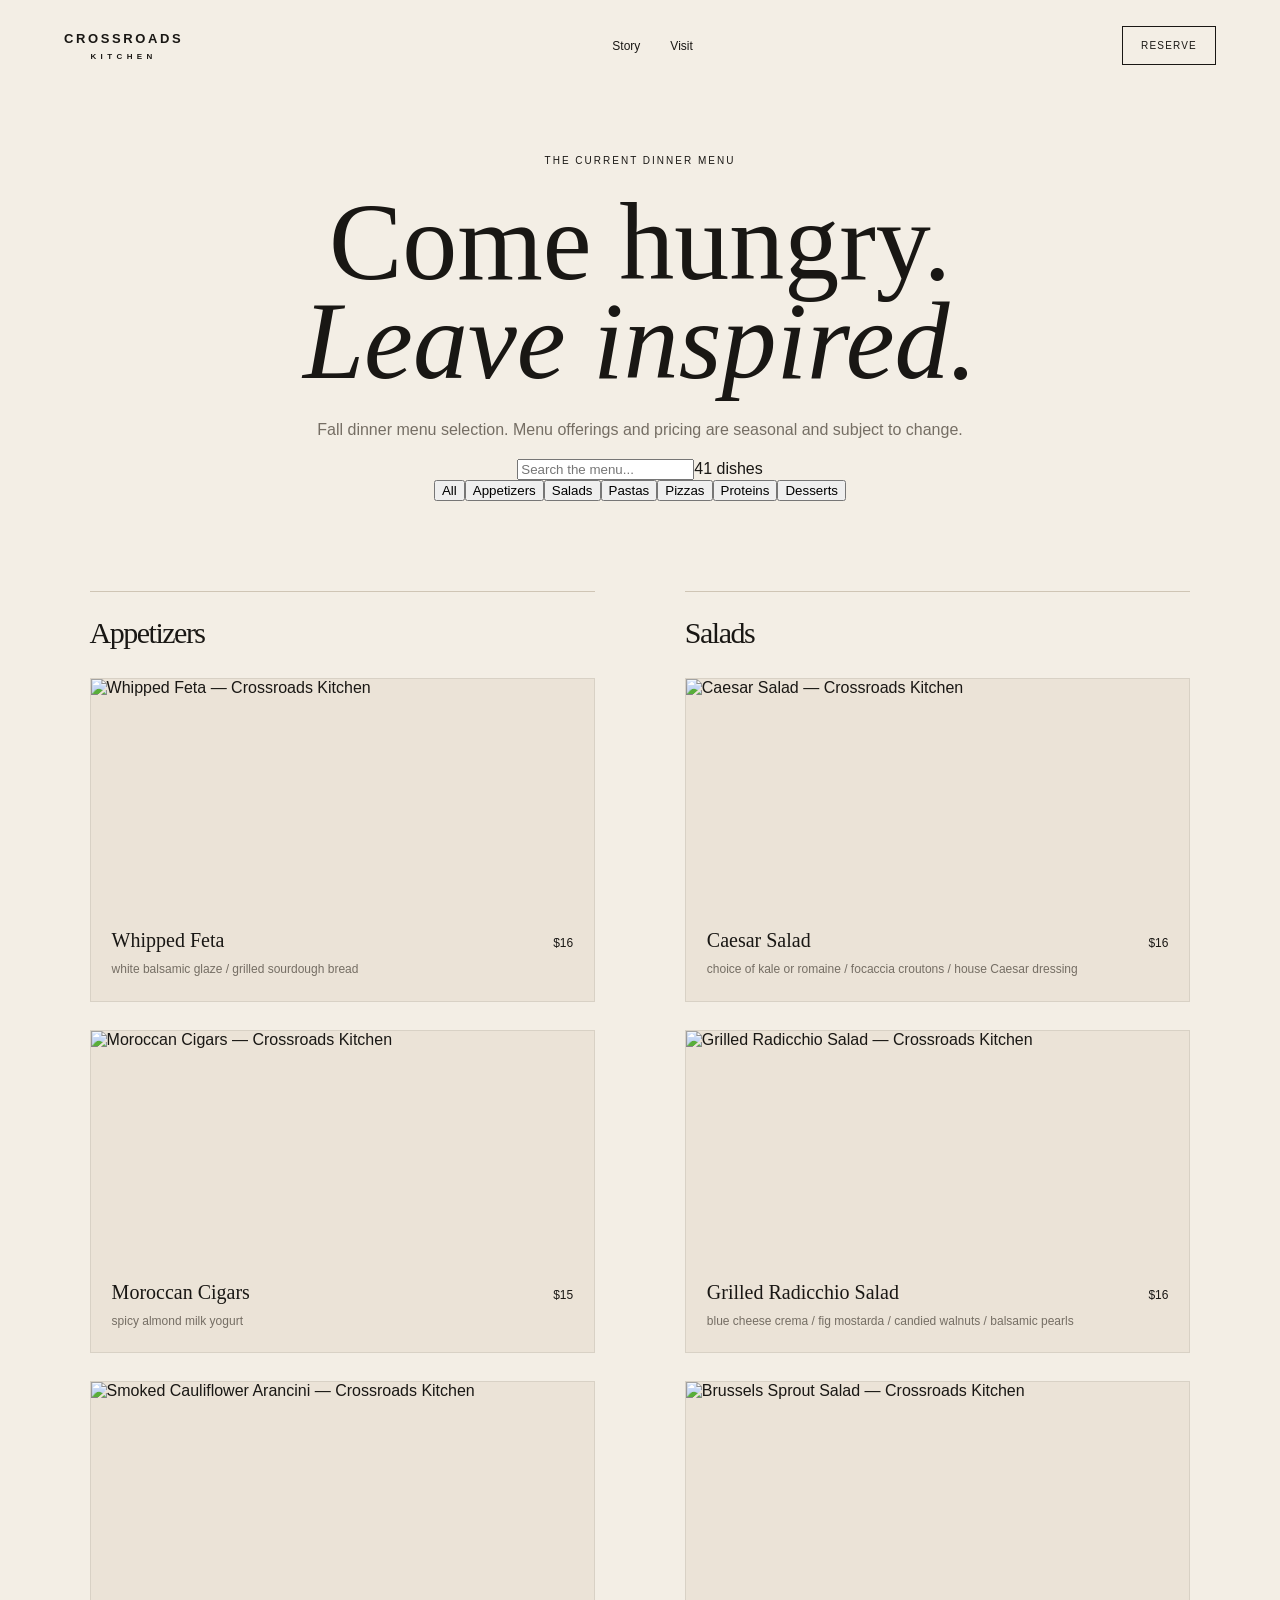
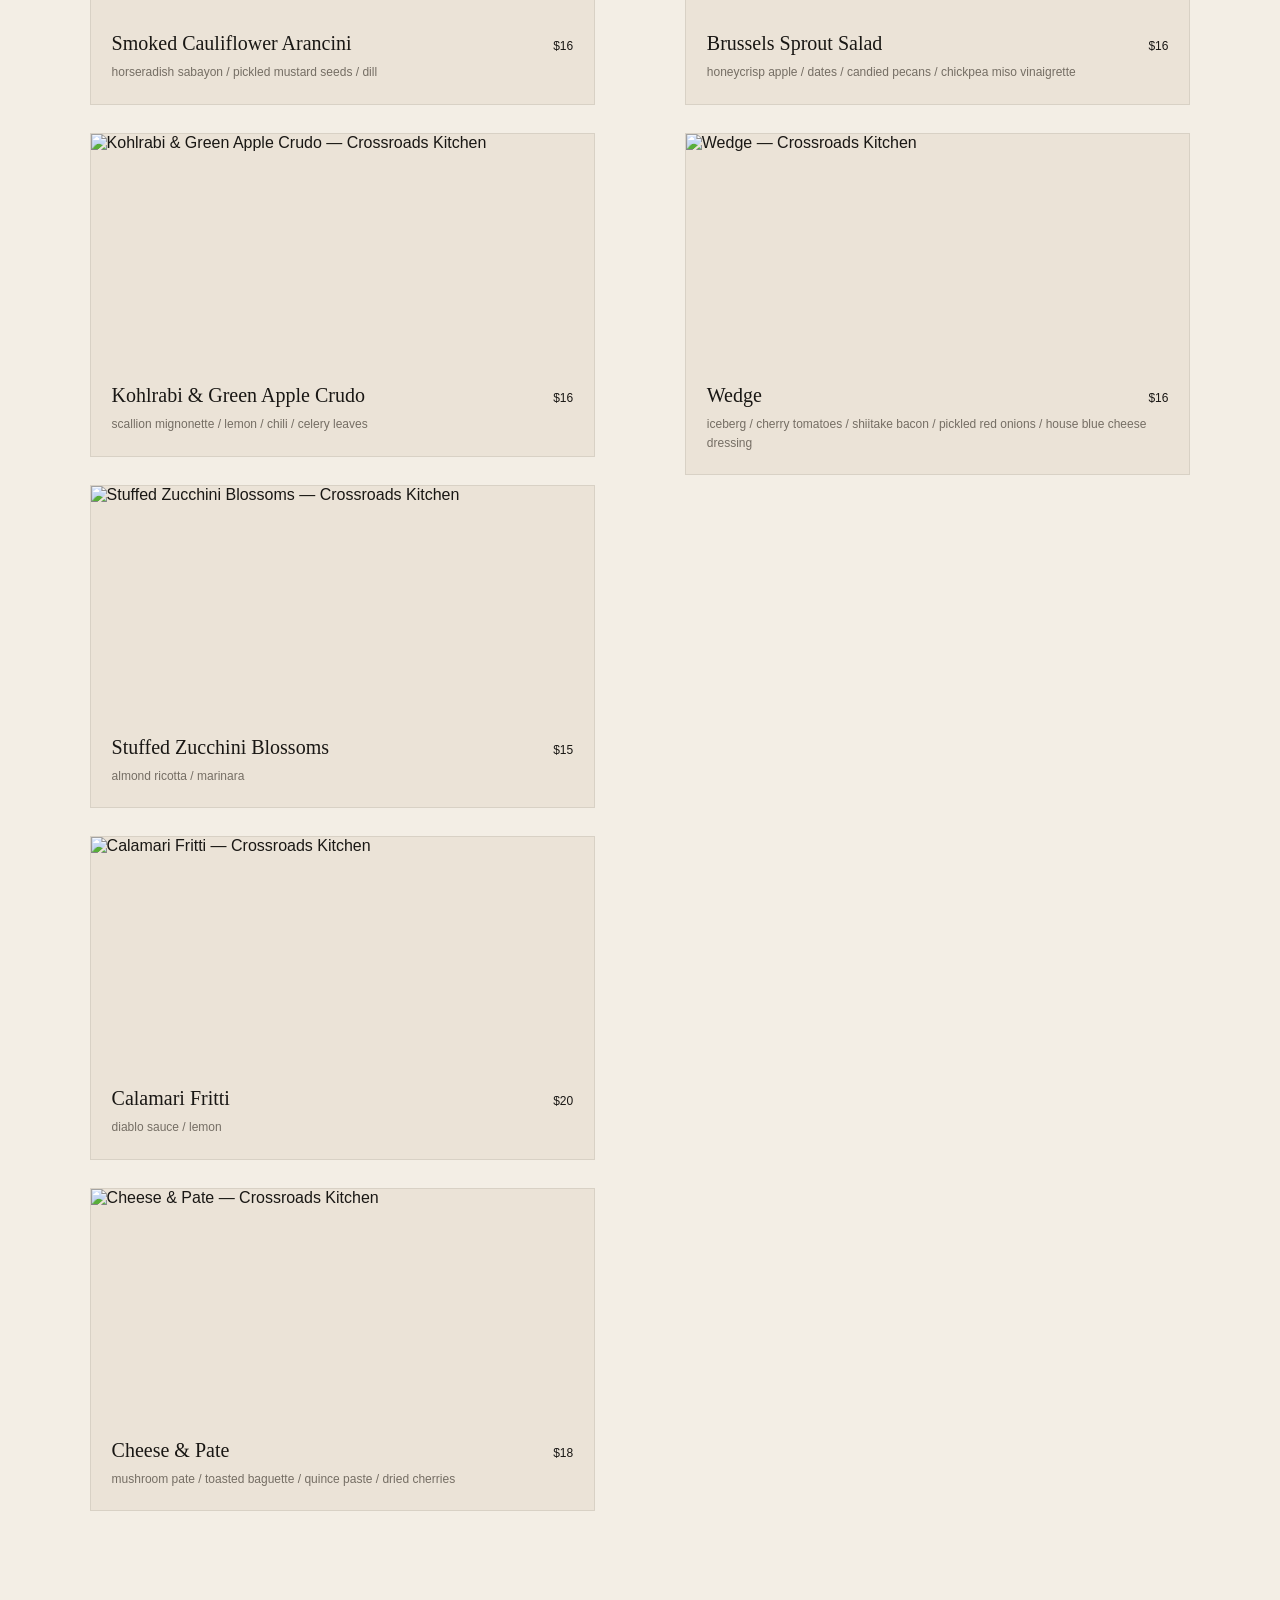
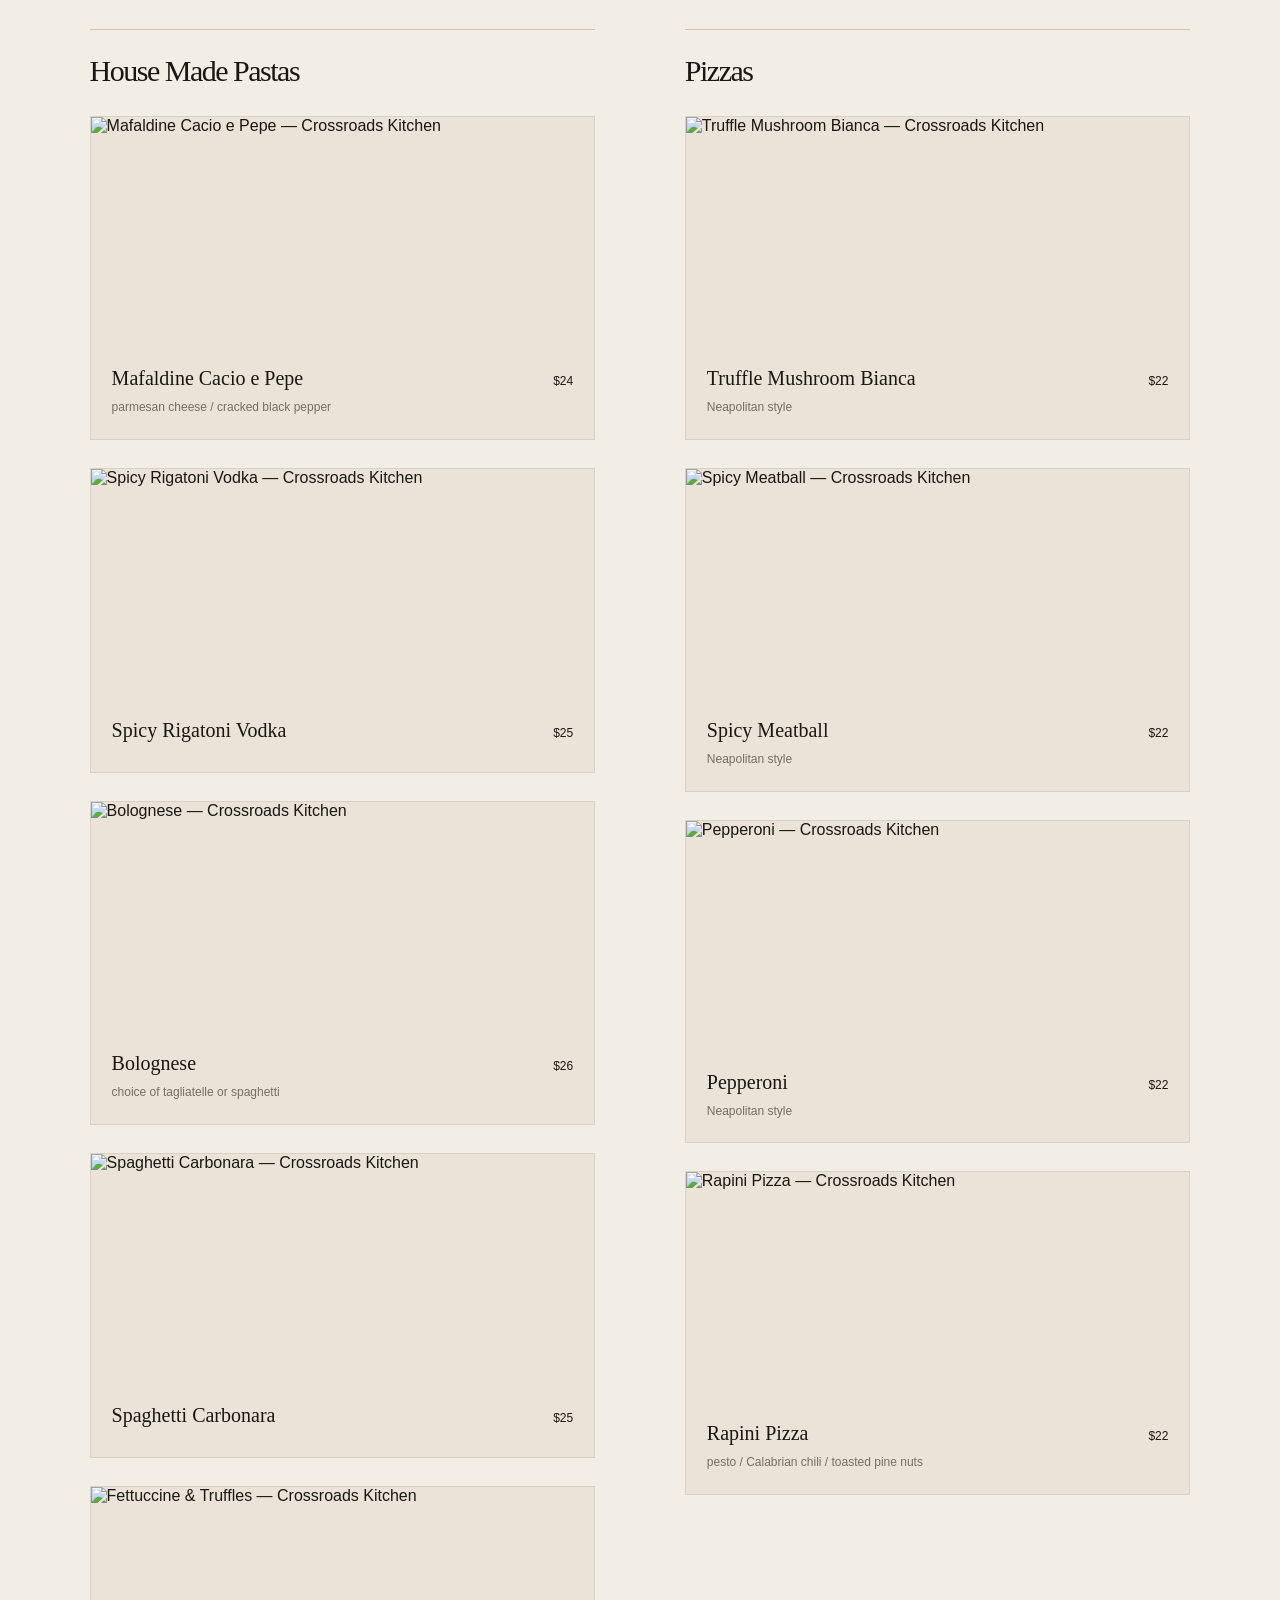
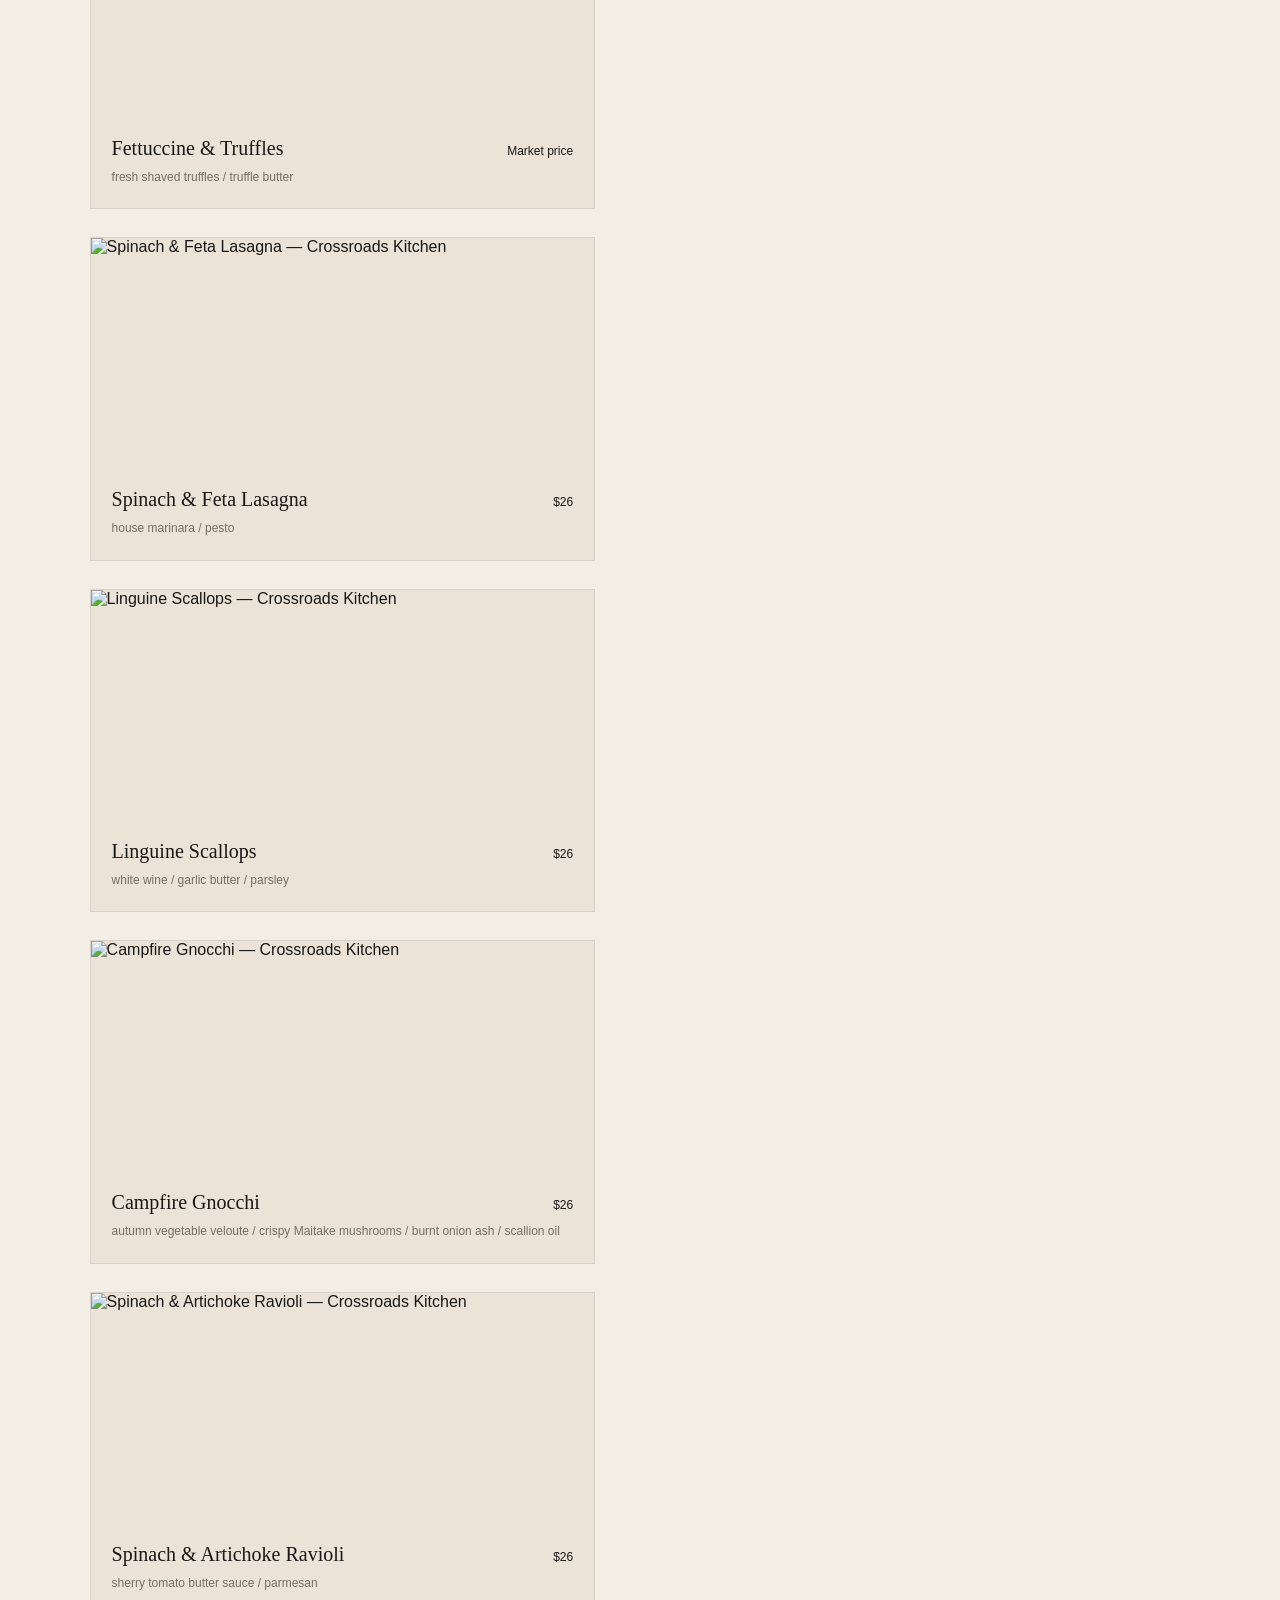
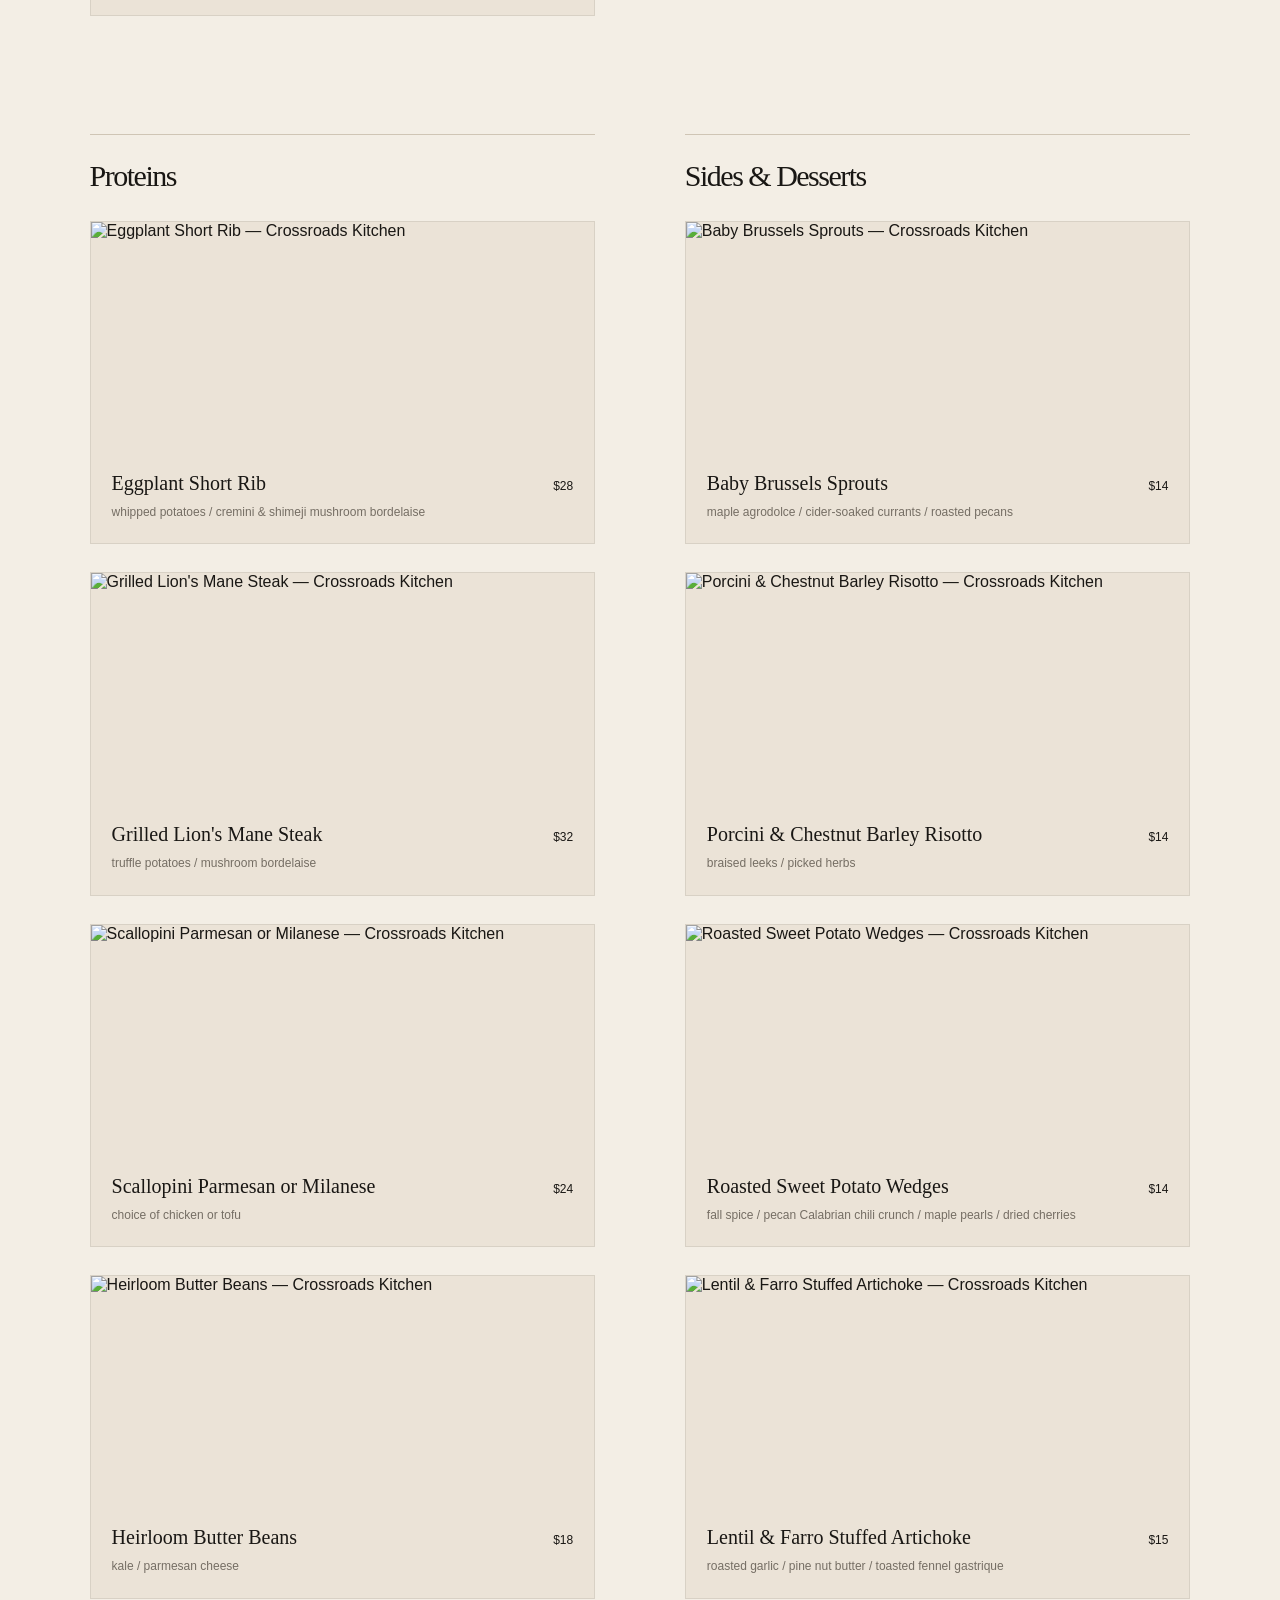
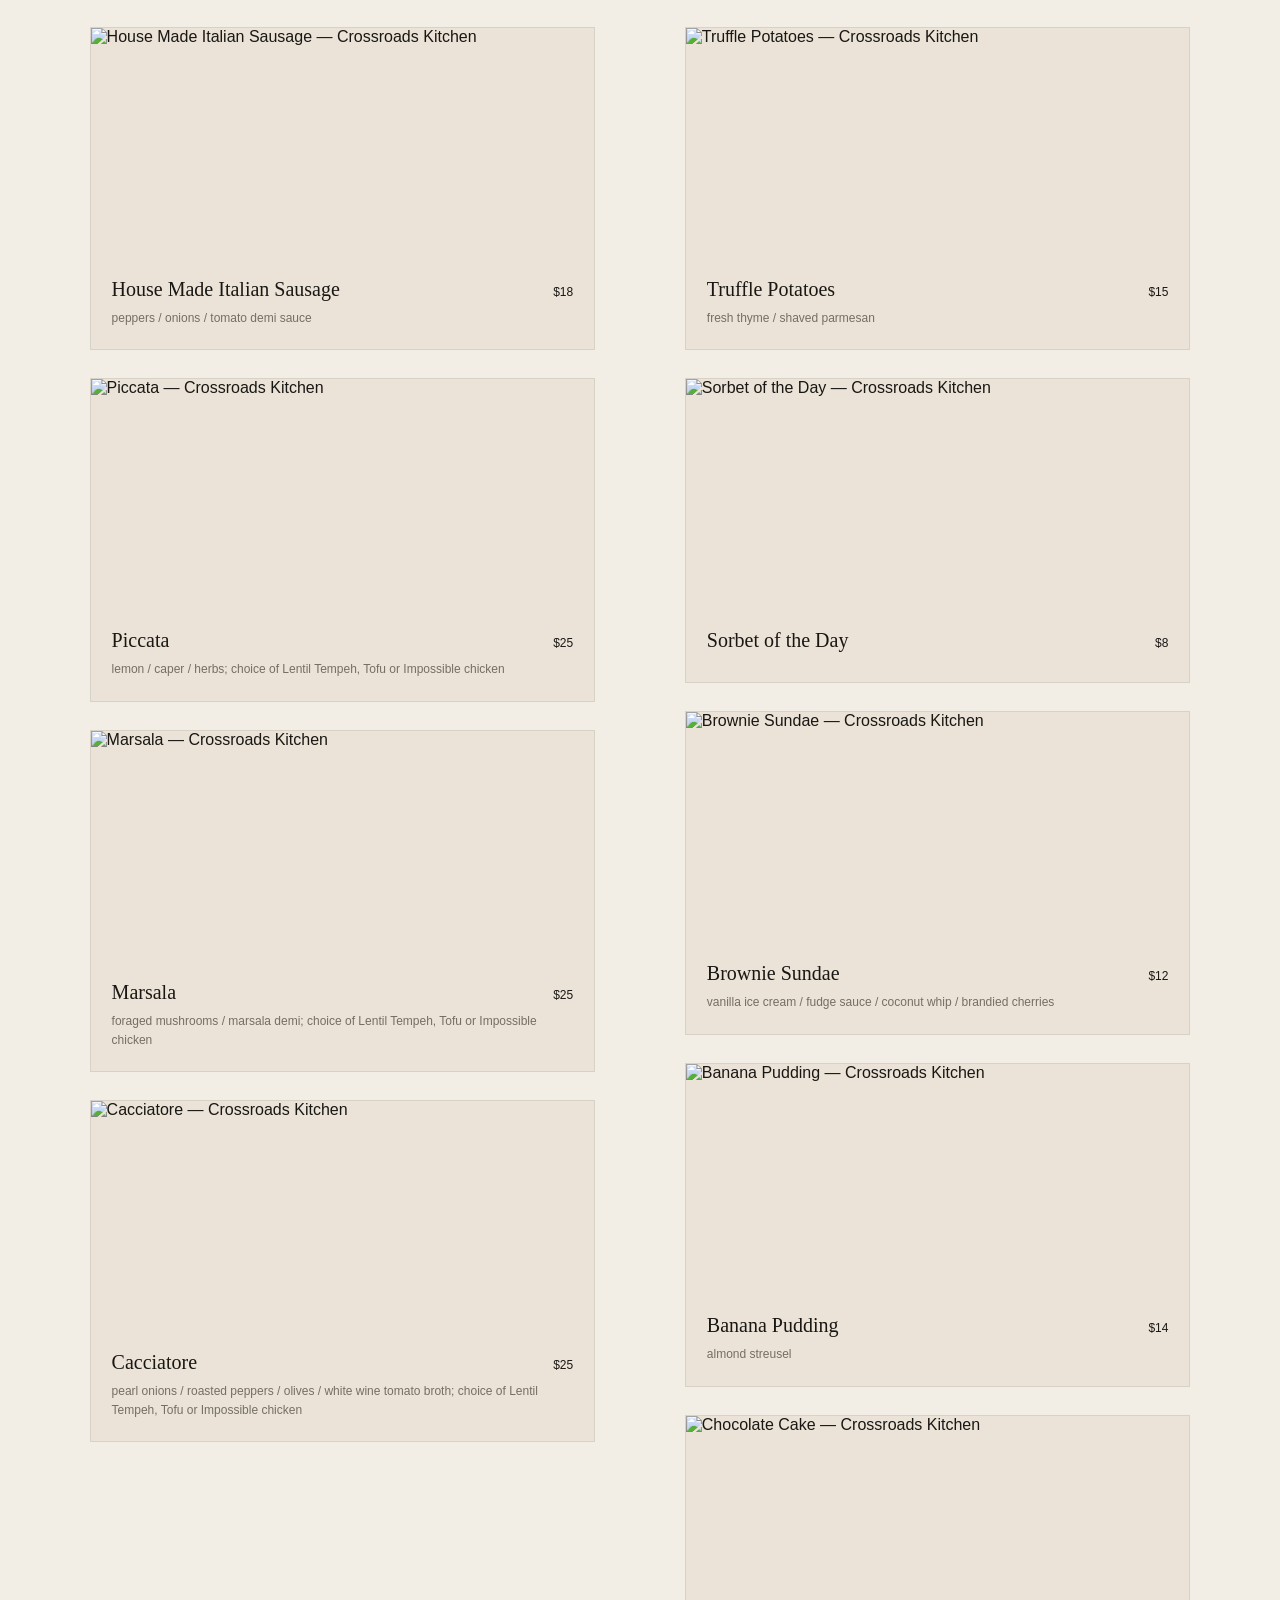
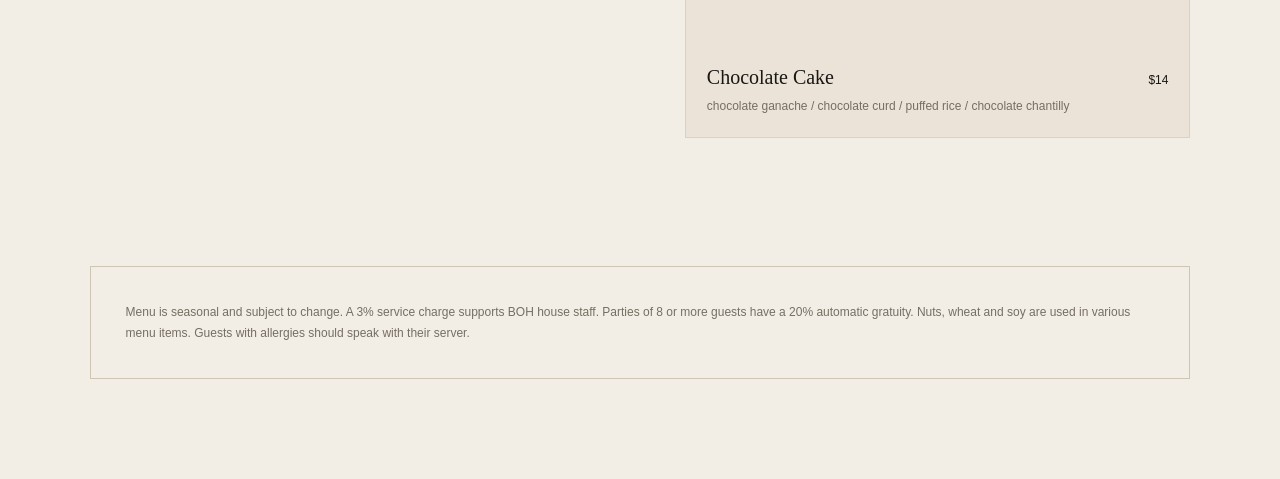
==== menu.html @ f201eef0 "Add menu search and category filters" ====
<!doctype html><html lang="en"><head><meta charset="utf-8"><meta name="viewport" content="width=device-width,initial-scale=1"><title>Crossroads Kitchen — Dinner Menu</title><link rel="stylesheet" href="style.css"><style>
.menu-page{padding:150px 7vw 100px}
.menu-page header{color:#191714}
.menu-page .intro{text-align:center;max-width:800px;margin:0 auto 90px}
.menu-page h1{font:500 clamp(60px,9vw,110px) Georgia,serif;line-height:.9;margin:25px 0}
.menu-page .intro p{color:#756e64;line-height:1.7}
.menu-grid{display:grid;grid-template-columns:repeat(2,minmax(0,1fr));gap:90px 7vw}
.menu-group{border-top:1px solid #cfc5b5;padding-top:24px}
.menu-group h2{font:500 30px Georgia,serif;margin:0 0 28px}
.dish-card{margin:0 0 28px;background:#ebe3d7;border:1px solid rgba(117,110,100,.16);overflow:hidden;transition:transform .35s ease,box-shadow .35s ease}
.dish-card img{display:block;width:100%;height:230px;object-fit:cover;transition:transform .6s ease}
.dish-card:hover{transform:translateY(-5px);box-shadow:0 18px 45px rgba(35,27,19,.12)}
.dish-card:hover img{transform:scale(1.035)}
.dish-info{padding:20px 21px 22px}
.dish-info strong{font:500 20px Georgia,serif;display:flex;justify-content:space-between;align-items:baseline;gap:18px}
.dish-info em{font:normal 12px Arial;white-space:nowrap}
.dish-info p{margin:8px 0 0;color:#756e64;font-size:12px;line-height:1.55}
.notes{margin-top:100px;padding:35px;border:1px solid #cfc5b5;color:#756e64;font-size:12px;line-height:1.7}
@media(max-width:750px){
 .menu-page{padding:120px 6vw 70px}
 .menu-grid{grid-template-columns:1fr;gap:55px}
 .dish-card img{height:220px}
 .dish-info{padding:18px}
}
</style></head><body><div class="menu-page"><header><a class="logo" href="index.html">CROSSROADS<small>KITCHEN</small></a><nav><a href="index.html#story">Story</a><a href="index.html#visit">Visit</a></nav><a class="reserve" href="https://www.opentable.com/r/crossroads-kitchen-melrose-los-angeles">Reserve</a></header><div class="intro"><small>THE CURRENT DINNER MENU</small><h1>Come hungry.<br><i>Leave inspired.</i></h1><p>Fall dinner menu selection. Menu offerings and pricing are seasonal and subject to change.</p>
<div class="menu-search"><input id="menuSearch" type="search" placeholder="Search the menu..." aria-label="Search menu"><span id="menuCount">41 dishes</span></div>
<div class="category-nav" aria-label="Menu categories"><button class="active" data-category="all">All</button><button data-category="Appetizers">Appetizers</button><button data-category="Salads">Salads</button><button data-category="House Made Pastas">Pastas</button><button data-category="Pizzas">Pizzas</button><button data-category="Proteins">Proteins</button><button data-category="Sides & Desserts">Desserts</button></div>
</div><div class="menu-grid"><section class="menu-group" data-category="Appetizers"><h2>Appetizers</h2><article class="dish-card"><img src="https://resizer.otstatic.com/v2/photos/xlarge/2/79112621.jpg" alt="Whipped Feta — Crossroads Kitchen" loading="lazy"><div class="dish-info"><strong>Whipped Feta <em>$16</em></strong><p>white balsamic glaze / grilled sourdough bread</p></div></article><article class="dish-card"><img src="https://resizer.otstatic.com/v2/photos/xlarge/2/79112621.jpg" alt="Moroccan Cigars — Crossroads Kitchen" loading="lazy"><div class="dish-info"><strong>Moroccan Cigars <em>$15</em></strong><p>spicy almond milk yogurt</p></div></article><article class="dish-card"><img src="https://resizer.otstatic.com/v2/photos/xlarge/2/79112621.jpg" alt="Smoked Cauliflower Arancini — Crossroads Kitchen" loading="lazy"><div class="dish-info"><strong>Smoked Cauliflower Arancini <em>$16</em></strong><p>horseradish sabayon / pickled mustard seeds / dill</p></div></article><article class="dish-card"><img src="https://resizer.otstatic.com/v2/photos/xlarge/2/79112621.jpg" alt="Kohlrabi & Green Apple Crudo — Crossroads Kitchen" loading="lazy"><div class="dish-info"><strong>Kohlrabi & Green Apple Crudo <em>$16</em></strong><p>scallion mignonette / lemon / chili / celery leaves</p></div></article><article class="dish-card"><img src="https://resizer.otstatic.com/v2/photos/xlarge/2/79112621.jpg" alt="Stuffed Zucchini Blossoms — Crossroads Kitchen" loading="lazy"><div class="dish-info"><strong>Stuffed Zucchini Blossoms <em>$15</em></strong><p>almond ricotta / marinara</p></div></article><article class="dish-card"><img src="https://resizer.otstatic.com/v2/photos/xlarge/2/79112621.jpg" alt="Calamari Fritti — Crossroads Kitchen" loading="lazy"><div class="dish-info"><strong>Calamari Fritti <em>$20</em></strong><p>diablo sauce / lemon</p></div></article><article class="dish-card"><img src="https://resizer.otstatic.com/v2/photos/xlarge/2/79112621.jpg" alt="Cheese & Pate — Crossroads Kitchen" loading="lazy"><div class="dish-info"><strong>Cheese & Pate <em>$18</em></strong><p>mushroom pate / toasted baguette / quince paste / dried cherries</p></div></article></section><section class="menu-group" data-category="Salads"><h2>Salads</h2><article class="dish-card"><img src="https://resizer.otstatic.com/v2/photos/xlarge/2/79112621.jpg" alt="Caesar Salad — Crossroads Kitchen" loading="lazy"><div class="dish-info"><strong>Caesar Salad <em>$16</em></strong><p>choice of kale or romaine / focaccia croutons / house Caesar dressing</p></div></article><article class="dish-card"><img src="https://resizer.otstatic.com/v2/photos/xlarge/2/79112621.jpg" alt="Grilled Radicchio Salad — Crossroads Kitchen" loading="lazy"><div class="dish-info"><strong>Grilled Radicchio Salad <em>$16</em></strong><p>blue cheese crema / fig mostarda / candied walnuts / balsamic pearls</p></div></article><article class="dish-card"><img src="https://resizer.otstatic.com/v2/photos/xlarge/2/79112621.jpg" alt="Brussels Sprout Salad — Crossroads Kitchen" loading="lazy"><div class="dish-info"><strong>Brussels Sprout Salad <em>$16</em></strong><p>honeycrisp apple / dates / candied pecans / chickpea miso vinaigrette</p></div></article><article class="dish-card"><img src="https://resizer.otstatic.com/v2/photos/xlarge/2/79112621.jpg" alt="Wedge — Crossroads Kitchen" loading="lazy"><div class="dish-info"><strong>Wedge <em>$16</em></strong><p>iceberg / cherry tomatoes / shiitake bacon / pickled red onions / house blue cheese dressing</p></div></article></section><section class="menu-group" data-category="House Made Pastas"><h2>House Made Pastas</h2><article class="dish-card"><img src="https://ca-times.brightspotcdn.com/dims4/default/599b3bc/2147483647/strip/true/crop/3424x2283%2B0%2B0/resize/1200x800%21/quality/75/?url=https%3A%2F%2Fcalifornia-times-brightspot.s3.amazonaws.com%2F5c%2Fa3%2Fc137e1e44b759cec5ce2de9bdd15%2Fla-photos-1staff-895744-fo-0105-vegan-restaurants-guide-crossroads-mrt-09.JPG" alt="Mafaldine Cacio e Pepe — Crossroads Kitchen" loading="lazy"><div class="dish-info"><strong>Mafaldine Cacio e Pepe <em>$24</em></strong><p>parmesan cheese / cracked black pepper</p></div></article><article class="dish-card"><img src="https://goldbelly.imgix.net/uploads/showcase_media_asset/image/229317/Crossroads-Spicy-Rigatoni-2.jpg?ar=1%3A1&auto=format&fit=crop&ixlib=react-9.10.0&w=1600" alt="Spicy Rigatoni Vodka — Crossroads Kitchen" loading="lazy"><div class="dish-info"><strong>Spicy Rigatoni Vodka <em>$25</em></strong><p></p></div></article><article class="dish-card"><img src="https://goldbelly.imgix.net/uploads/showcase_media_asset/image/229317/Crossroads-Spicy-Rigatoni-2.jpg?ar=1%3A1&auto=format&fit=crop&ixlib=react-9.10.0&w=1600" alt="Bolognese — Crossroads Kitchen" loading="lazy"><div class="dish-info"><strong>Bolognese <em>$26</em></strong><p>choice of tagliatelle or spaghetti</p></div></article><article class="dish-card"><img src="https://ca-times.brightspotcdn.com/dims4/default/599b3bc/2147483647/strip/true/crop/3424x2283%2B0%2B0/resize/1200x800%21/quality/75/?url=https%3A%2F%2Fcalifornia-times-brightspot.s3.amazonaws.com%2F5c%2Fa3%2Fc137e1e44b759cec5ce2de9bdd15%2Fla-photos-1staff-895744-fo-0105-vegan-restaurants-guide-crossroads-mrt-09.JPG" alt="Spaghetti Carbonara — Crossroads Kitchen" loading="lazy"><div class="dish-info"><strong>Spaghetti Carbonara <em>$25</em></strong><p></p></div></article><article class="dish-card"><img src="https://goldbelly.imgix.net/uploads/showcase_media_asset/image/229317/Crossroads-Spicy-Rigatoni-2.jpg?ar=1%3A1&auto=format&fit=crop&ixlib=react-9.10.0&w=1600" alt="Fettuccine & Truffles — Crossroads Kitchen" loading="lazy"><div class="dish-info"><strong>Fettuccine & Truffles <em>Market price</em></strong><p>fresh shaved truffles / truffle butter</p></div></article><article class="dish-card"><img src="https://goldbelly.imgix.net/uploads/showcase_media_asset/image/229317/Crossroads-Spicy-Rigatoni-2.jpg?ar=1%3A1&auto=format&fit=crop&ixlib=react-9.10.0&w=1600" alt="Spinach & Feta Lasagna — Crossroads Kitchen" loading="lazy"><div class="dish-info"><strong>Spinach & Feta Lasagna <em>$26</em></strong><p>house marinara / pesto</p></div></article><article class="dish-card"><img src="https://ca-times.brightspotcdn.com/dims4/default/599b3bc/2147483647/strip/true/crop/3424x2283%2B0%2B0/resize/1200x800%21/quality/75/?url=https%3A%2F%2Fcalifornia-times-brightspot.s3.amazonaws.com%2F5c%2Fa3%2Fc137e1e44b759cec5ce2de9bdd15%2Fla-photos-1staff-895744-fo-0105-vegan-restaurants-guide-crossroads-mrt-09.JPG" alt="Linguine Scallops — Crossroads Kitchen" loading="lazy"><div class="dish-info"><strong>Linguine Scallops <em>$26</em></strong><p>white wine / garlic butter / parsley</p></div></article><article class="dish-card"><img src="https://ca-times.brightspotcdn.com/dims4/default/599b3bc/2147483647/strip/true/crop/3424x2283%2B0%2B0/resize/1200x800%21/quality/75/?url=https%3A%2F%2Fcalifornia-times-brightspot.s3.amazonaws.com%2F5c%2Fa3%2Fc137e1e44b759cec5ce2de9bdd15%2Fla-photos-1staff-895744-fo-0105-vegan-restaurants-guide-crossroads-mrt-09.JPG" alt="Campfire Gnocchi — Crossroads Kitchen" loading="lazy"><div class="dish-info"><strong>Campfire Gnocchi <em>$26</em></strong><p>autumn vegetable veloute / crispy Maitake mushrooms / burnt onion ash / scallion oil</p></div></article><article class="dish-card"><img src="https://ca-times.brightspotcdn.com/dims4/default/599b3bc/2147483647/strip/true/crop/3424x2283%2B0%2B0/resize/1200x800%21/quality/75/?url=https%3A%2F%2Fcalifornia-times-brightspot.s3.amazonaws.com%2F5c%2Fa3%2Fc137e1e44b759cec5ce2de9bdd15%2Fla-photos-1staff-895744-fo-0105-vegan-restaurants-guide-crossroads-mrt-09.JPG" alt="Spinach & Artichoke Ravioli — Crossroads Kitchen" loading="lazy"><div class="dish-info"><strong>Spinach & Artichoke Ravioli <em>$26</em></strong><p>sherry tomato butter sauce / parmesan</p></div></article></section><section class="menu-group" data-category="Pizzas"><h2>Pizzas</h2><article class="dish-card"><img src="https://vegnews.com/media/W1siZiIsIjI0NTM2L0pha29iTGF5bWFuLjEyMjAuQ3Jvc3Nyb2Fkcy5KYWtvYkxheW1hbi5qcGciXSxbInAiLCJ0aHVtYiIsIjE2MDB4OTQ2Iix7ImZvcm1hdCI6ImpwZyJ9XSxbInAiLCJvcHRpbWl6ZSJd/JakobLayman.1220.Crossroads_003.jpg?sha=c92c6731f0ed3732" alt="Truffle Mushroom Bianca — Crossroads Kitchen" loading="lazy"><div class="dish-info"><strong>Truffle Mushroom Bianca <em>$22</em></strong><p>Neapolitan style</p></div></article><article class="dish-card"><img src="https://vegnews.com/media/W1siZiIsIjI0NTM2L0pha29iTGF5bWFuLjEyMjAuQ3Jvc3Nyb2Fkcy5KYWtvYkxheW1hbi5qcGciXSxbInAiLCJ0aHVtYiIsIjE2MDB4OTQ2Iix7ImZvcm1hdCI6ImpwZyJ9XSxbInAiLCJvcHRpbWl6ZSJd/JakobLayman.1220.Crossroads_003.jpg?sha=c92c6731f0ed3732" alt="Spicy Meatball — Crossroads Kitchen" loading="lazy"><div class="dish-info"><strong>Spicy Meatball <em>$22</em></strong><p>Neapolitan style</p></div></article><article class="dish-card"><img src="https://vegnews.com/media/W1siZiIsIjI0NTM2L0pha29iTGF5bWFuLjEyMjAuQ3Jvc3Nyb2Fkcy5KYWtvYkxheW1hbi5qcGciXSxbInAiLCJ0aHVtYiIsIjE2MDB4OTQ2Iix7ImZvcm1hdCI6ImpwZyJ9XSxbInAiLCJvcHRpbWl6ZSJd/JakobLayman.1220.Crossroads_003.jpg?sha=c92c6731f0ed3732" alt="Pepperoni — Crossroads Kitchen" loading="lazy"><div class="dish-info"><strong>Pepperoni <em>$22</em></strong><p>Neapolitan style</p></div></article><article class="dish-card"><img src="https://vegnews.com/media/W1siZiIsIjI0NTM2L0pha29iTGF5bWFuLjEyMjAuQ3Jvc3Nyb2Fkcy5KYWtvYkxheW1hbi5qcGciXSxbInAiLCJ0aHVtYiIsIjE2MDB4OTQ2Iix7ImZvcm1hdCI6ImpwZyJ9XSxbInAiLCJvcHRpbWl6ZSJd/JakobLayman.1220.Crossroads_003.jpg?sha=c92c6731f0ed3732" alt="Rapini Pizza — Crossroads Kitchen" loading="lazy"><div class="dish-info"><strong>Rapini Pizza <em>$22</em></strong><p>pesto / Calabrian chili / toasted pine nuts</p></div></article></section><section class="menu-group" data-category="Proteins"><h2>Proteins</h2><article class="dish-card"><img src="https://vegnews.com/media/W1siZiIsIjQzMzg3L1ZlZ05ld3MuVmVnYW5TaG9ydFJpYjIuQ3Jvc3Nyb2Fkcy5KYWtvYkxheW1hbi5qcGciXSxbInAiLCJ0aHVtYiIsIjEzNjB4Iix7ImZvcm1hdCI6bnVsbH1dLFsicCIsIm9wdGltaXplIl1d/VegNews.VeganShortRib2.Crossroads.JakobLayman.jpg?sha=84c5293395ace4c8" alt="Eggplant Short Rib — Crossroads Kitchen" loading="lazy"><div class="dish-info"><strong>Eggplant Short Rib <em>$28</em></strong><p>whipped potatoes / cremini & shimeji mushroom bordelaise</p></div></article><article class="dish-card"><img src="https://vegnews.com/media/W1siZiIsIjUwNDExL0Nyb3Nzcm9hZHMtS2l0Y2hlbi1MaW9ucy1NYW5lLVN0ZWFrLWFuZC1UcnVmZmxlLVBvdGF0b2VzLmpwZyJdLFsicCIsInRodW1iIiwiMTM2MHgiLHsiZm9ybWF0IjpudWxsfV0sWyJwIiwib3B0aW1pemUiXV0/Crossroads-Kitchen-Lions-Mane-Steak-and-Truffle-Potatoes.jpg?sha=640622b0c5b4a472" alt="Grilled Lion's Mane Steak — Crossroads Kitchen" loading="lazy"><div class="dish-info"><strong>Grilled Lion's Mane Steak <em>$32</em></strong><p>truffle potatoes / mushroom bordelaise</p></div></article><article class="dish-card"><img src="https://vegnews.com/media/W1siZiIsIjUwNDExL0Nyb3Nzcm9hZHMtS2l0Y2hlbi1MaW9ucy1NYW5lLVN0ZWFrLWFuZC1UcnVmZmxlLVBvdGF0b2VzLmpwZyJdLFsicCIsInRodW1iIiwiMTM2MHgiLHsiZm9ybWF0IjpudWxsfV0sWyJwIiwib3B0aW1pemUiXV0/Crossroads-Kitchen-Lions-Mane-Steak-and-Truffle-Potatoes.jpg?sha=640622b0c5b4a472" alt="Scallopini Parmesan or Milanese — Crossroads Kitchen" loading="lazy"><div class="dish-info"><strong>Scallopini Parmesan or Milanese <em>$24</em></strong><p>choice of chicken or tofu</p></div></article><article class="dish-card"><img src="https://vegnews.com/media/W1siZiIsIjQzMzg3L1ZlZ05ld3MuVmVnYW5TaG9ydFJpYjIuQ3Jvc3Nyb2Fkcy5KYWtvYkxheW1hbi5qcGciXSxbInAiLCJ0aHVtYiIsIjEzNjB4Iix7ImZvcm1hdCI6bnVsbH1dLFsicCIsIm9wdGltaXplIl1d/VegNews.VeganShortRib2.Crossroads.JakobLayman.jpg?sha=84c5293395ace4c8" alt="Heirloom Butter Beans — Crossroads Kitchen" loading="lazy"><div class="dish-info"><strong>Heirloom Butter Beans <em>$18</em></strong><p>kale / parmesan cheese</p></div></article><article class="dish-card"><img src="https://vegnews.com/media/W1siZiIsIjUwNDExL0Nyb3Nzcm9hZHMtS2l0Y2hlbi1MaW9ucy1NYW5lLVN0ZWFrLWFuZC1UcnVmZmxlLVBvdGF0b2VzLmpwZyJdLFsicCIsInRodW1iIiwiMTM2MHgiLHsiZm9ybWF0IjpudWxsfV0sWyJwIiwib3B0aW1pemUiXV0/Crossroads-Kitchen-Lions-Mane-Steak-and-Truffle-Potatoes.jpg?sha=640622b0c5b4a472" alt="House Made Italian Sausage — Crossroads Kitchen" loading="lazy"><div class="dish-info"><strong>House Made Italian Sausage <em>$18</em></strong><p>peppers / onions / tomato demi sauce</p></div></article><article class="dish-card"><img src="https://vegnews.com/media/W1siZiIsIjUwNDExL0Nyb3Nzcm9hZHMtS2l0Y2hlbi1MaW9ucy1NYW5lLVN0ZWFrLWFuZC1UcnVmZmxlLVBvdGF0b2VzLmpwZyJdLFsicCIsInRodW1iIiwiMTM2MHgiLHsiZm9ybWF0IjpudWxsfV0sWyJwIiwib3B0aW1pemUiXV0/Crossroads-Kitchen-Lions-Mane-Steak-and-Truffle-Potatoes.jpg?sha=640622b0c5b4a472" alt="Piccata — Crossroads Kitchen" loading="lazy"><div class="dish-info"><strong>Piccata <em>$25</em></strong><p>lemon / caper / herbs; choice of Lentil Tempeh, Tofu or Impossible chicken</p></div></article><article class="dish-card"><img src="https://vegnews.com/media/W1siZiIsIjUwNDExL0Nyb3Nzcm9hZHMtS2l0Y2hlbi1MaW9ucy1NYW5lLVN0ZWFrLWFuZC1UcnVmZmxlLVBvdGF0b2VzLmpwZyJdLFsicCIsInRodW1iIiwiMTM2MHgiLHsiZm9ybWF0IjpudWxsfV0sWyJwIiwib3B0aW1pemUiXV0/Crossroads-Kitchen-Lions-Mane-Steak-and-Truffle-Potatoes.jpg?sha=640622b0c5b4a472" alt="Marsala — Crossroads Kitchen" loading="lazy"><div class="dish-info"><strong>Marsala <em>$25</em></strong><p>foraged mushrooms / marsala demi; choice of Lentil Tempeh, Tofu or Impossible chicken</p></div></article><article class="dish-card"><img src="https://vegnews.com/media/W1siZiIsIjUwNDExL0Nyb3Nzcm9hZHMtS2l0Y2hlbi1MaW9ucy1NYW5lLVN0ZWFrLWFuZC1UcnVmZmxlLVBvdGF0b2VzLmpwZyJdLFsicCIsInRodW1iIiwiMTM2MHgiLHsiZm9ybWF0IjpudWxsfV0sWyJwIiwib3B0aW1pemUiXV0/Crossroads-Kitchen-Lions-Mane-Steak-and-Truffle-Potatoes.jpg?sha=640622b0c5b4a472" alt="Cacciatore — Crossroads Kitchen" loading="lazy"><div class="dish-info"><strong>Cacciatore <em>$25</em></strong><p>pearl onions / roasted peppers / olives / white wine tomato broth; choice of Lentil Tempeh, Tofu or Impossible chicken</p></div></article></section><section class="menu-group" data-category="Sides & Desserts"><h2>Sides & Desserts</h2><article class="dish-card"><img src="https://vegnews.com/media/W1siZiIsIjUwNDExL0Nyb3Nzcm9hZHMtS2l0Y2hlbi1MaW9ucy1NYW5lLVN0ZWFrLWFuZC1UcnVmZmxlLVBvdGF0b2VzLmpwZyJdLFsicCIsInRodW1iIiwiMTM2MHgiLHsiZm9ybWF0IjpudWxsfV0sWyJwIiwib3B0aW1pemUiXV0/Crossroads-Kitchen-Lions-Mane-Steak-and-Truffle-Potatoes.jpg?sha=640622b0c5b4a472" alt="Baby Brussels Sprouts — Crossroads Kitchen" loading="lazy"><div class="dish-info"><strong>Baby Brussels Sprouts <em>$14</em></strong><p>maple agrodolce / cider-soaked currants / roasted pecans</p></div></article><article class="dish-card"><img src="https://vegnews.com/media/W1siZiIsIjUwNDExL0Nyb3Nzcm9hZHMtS2l0Y2hlbi1MaW9ucy1NYW5lLVN0ZWFrLWFuZC1UcnVmZmxlLVBvdGF0b2VzLmpwZyJdLFsicCIsInRodW1iIiwiMTM2MHgiLHsiZm9ybWF0IjpudWxsfV0sWyJwIiwib3B0aW1pemUiXV0/Crossroads-Kitchen-Lions-Mane-Steak-and-Truffle-Potatoes.jpg?sha=640622b0c5b4a472" alt="Porcini & Chestnut Barley Risotto — Crossroads Kitchen" loading="lazy"><div class="dish-info"><strong>Porcini & Chestnut Barley Risotto <em>$14</em></strong><p>braised leeks / picked herbs</p></div></article><article class="dish-card"><img src="https://vegnews.com/media/W1siZiIsIjUwNDExL0Nyb3Nzcm9hZHMtS2l0Y2hlbi1MaW9ucy1NYW5lLVN0ZWFrLWFuZC1UcnVmZmxlLVBvdGF0b2VzLmpwZyJdLFsicCIsInRodW1iIiwiMTM2MHgiLHsiZm9ybWF0IjpudWxsfV0sWyJwIiwib3B0aW1pemUiXV0/Crossroads-Kitchen-Lions-Mane-Steak-and-Truffle-Potatoes.jpg?sha=640622b0c5b4a472" alt="Roasted Sweet Potato Wedges — Crossroads Kitchen" loading="lazy"><div class="dish-info"><strong>Roasted Sweet Potato Wedges <em>$14</em></strong><p>fall spice / pecan Calabrian chili crunch / maple pearls / dried cherries</p></div></article><article class="dish-card"><img src="https://vegnews.com/media/W1siZiIsIjUwNDExL0Nyb3Nzcm9hZHMtS2l0Y2hlbi1MaW9ucy1NYW5lLVN0ZWFrLWFuZC1UcnVmZmxlLVBvdGF0b2VzLmpwZyJdLFsicCIsInRodW1iIiwiMTM2MHgiLHsiZm9ybWF0IjpudWxsfV0sWyJwIiwib3B0aW1pemUiXV0/Crossroads-Kitchen-Lions-Mane-Steak-and-Truffle-Potatoes.jpg?sha=640622b0c5b4a472" alt="Lentil & Farro Stuffed Artichoke — Crossroads Kitchen" loading="lazy"><div class="dish-info"><strong>Lentil & Farro Stuffed Artichoke <em>$15</em></strong><p>roasted garlic / pine nut butter / toasted fennel gastrique</p></div></article><article class="dish-card"><img src="https://vegnews.com/media/W1siZiIsIjUwNDExL0Nyb3Nzcm9hZHMtS2l0Y2hlbi1MaW9ucy1NYW5lLVN0ZWFrLWFuZC1UcnVmZmxlLVBvdGF0b2VzLmpwZyJdLFsicCIsInRodW1iIiwiMTM2MHgiLHsiZm9ybWF0IjpudWxsfV0sWyJwIiwib3B0aW1pemUiXV0/Crossroads-Kitchen-Lions-Mane-Steak-and-Truffle-Potatoes.jpg?sha=640622b0c5b4a472" alt="Truffle Potatoes — Crossroads Kitchen" loading="lazy"><div class="dish-info"><strong>Truffle Potatoes <em>$15</em></strong><p>fresh thyme / shaved parmesan</p></div></article><article class="dish-card"><img src="https://mms.businesswire.com/media/20220309005144/en/1383654/5/CrossroadsxSupplant_004.jpg?download=1" alt="Sorbet of the Day — Crossroads Kitchen" loading="lazy"><div class="dish-info"><strong>Sorbet of the Day <em>$8</em></strong><p></p></div></article><article class="dish-card"><img src="https://mms.businesswire.com/media/20220309005144/en/1383654/5/CrossroadsxSupplant_004.jpg?download=1" alt="Brownie Sundae — Crossroads Kitchen" loading="lazy"><div class="dish-info"><strong>Brownie Sundae <em>$12</em></strong><p>vanilla ice cream / fudge sauce / coconut whip / brandied cherries</p></div></article><article class="dish-card"><img src="https://mms.businesswire.com/media/20220309005144/en/1383654/5/CrossroadsxSupplant_004.jpg?download=1" alt="Banana Pudding — Crossroads Kitchen" loading="lazy"><div class="dish-info"><strong>Banana Pudding <em>$14</em></strong><p>almond streusel</p></div></article><article class="dish-card"><img src="https://mms.businesswire.com/media/20220309005144/en/1383654/5/CrossroadsxSupplant_004.jpg?download=1" alt="Chocolate Cake — Crossroads Kitchen" loading="lazy"><div class="dish-info"><strong>Chocolate Cake <em>$14</em></strong><p>chocolate ganache / chocolate curd / puffed rice / chocolate chantilly</p></div></article></section></div><div class="notes">Menu is seasonal and subject to change. A 3% service charge supports BOH house staff. Parties of 8 or more guests have a 20% automatic gratuity. Nuts, wheat and soy are used in various menu items. Guests with allergies should speak with their server.</div></div><script>
(() => {
 const input=document.getElementById('menuSearch'), count=document.getElementById('menuCount');
 const buttons=[...document.querySelectorAll('.category-nav button')], groups=[...document.querySelectorAll('.menu-group')];
 function filter(){
   const q=(input.value||'').trim().toLowerCase();
   const active=document.querySelector('.category-nav button.active')?.dataset.category||'all';
   let visible=0;
   groups.forEach(g=>{
     const cat=g.dataset.category;
     let has=false;
     g.querySelectorAll('.dish-card').forEach(card=>{
       const match=!q || card.textContent.toLowerCase().includes(q);
       card.style.display=match?'':'none';
       if(match){has=true;visible++;}
     });
     g.classList.toggle('is-hidden', active!=='all'&&cat!==active);
     if(active!=='all'&&cat===active) g.classList.toggle('no-results',!has);
     else g.classList.remove('no-results');
     if(q && active==='all') g.classList.toggle('is-hidden',!has);
   });
   count.textContent=visible + (visible===1?' dish':' dishes');
 }
 input.addEventListener('input',filter);
 buttons.forEach(b=>b.addEventListener('click',()=>{buttons.forEach(x=>x.classList.remove('active'));b.classList.add('active');filter();}));
 filter();
})();
</script></body></html>
---- style.css ----
*{box-sizing:border-box}
html{scroll-behavior:smooth}
body{margin:0;background:#f3eee5;color:#191714;font-family:Arial,sans-serif}
header{position:absolute;z-index:20;top:0;left:0;right:0;padding:26px 5vw;display:flex;justify-content:space-between;align-items:center;color:#fff;mix-blend-mode:normal}
.logo{text-decoration:none;color:inherit;font-weight:700;letter-spacing:.2em;font-size:13px}
.logo small{display:block;text-align:center;font-size:8px;letter-spacing:.55em;margin-top:6px}
nav{display:flex;gap:30px}
nav a,.reserve,.link{color:inherit;text-decoration:none;font-size:12px}
.reserve,.btn{border:1px solid currentColor;padding:13px 18px;text-transform:uppercase;letter-spacing:.12em;font-size:10px}

.hero-scroll{height:190vh;position:relative}
.hero{height:100vh;min-height:100vh;position:sticky;top:0;overflow:hidden;color:#fff;display:flex;align-items:flex-end;padding:8vw;isolation:isolate;background:#111}
.hero-video{position:absolute;inset:0;width:100%;height:100%;min-width:100%;min-height:100%;object-fit:cover;object-position:center;z-index:0;background:#111;pointer-events:none;display:block;contain:paint;-webkit-transform:translateZ(0);transform:translateZ(0)}
.hero-shade{position:absolute;inset:0;z-index:1;pointer-events:none;background:linear-gradient(90deg,rgba(0,0,0,.76),rgba(0,0,0,.16) 65%),linear-gradient(0deg,rgba(0,0,0,.72),rgba(0,0,0,.04) 62%,rgba(0,0,0,.24))}
.hero-copy{position:relative;z-index:2;max-width:800px;text-shadow:0 2px 20px rgba(0,0,0,.22)}
.hero-copy>p,small,label{font-size:10px;letter-spacing:.2em;text-transform:uppercase}
.hero h1,h2{font-family:Georgia,serif;font-weight:500;letter-spacing:-.05em}
.hero h1{font-size:clamp(60px,9vw,125px);line-height:.86;margin:25px 0}
.hero h1 i,h2 i{font-weight:400}
.hero-copy>span{display:block;max-width:440px;line-height:1.7;margin-bottom:28px}
.hero .btn{color:#fff}
.hero .link{margin-left:24px}
.scroll-hint{position:absolute;z-index:3;right:5vw;bottom:38px;display:flex;align-items:center;gap:12px;color:rgba(255,255,255,.78);font-size:9px;letter-spacing:.18em}
.scroll-hint span{width:30px;height:1px;background:rgba(255,255,255,.7);display:block}

.story{padding:14vw 10vw;display:grid;grid-template-columns:.7fr 1.5fr;gap:8vw}
.story h2,.menu h2,.feature h2,.visit h2{font-size:clamp(48px,6vw,82px);line-height:.95;margin:0 0 28px}
.story p,.menu-intro p,.feature p{max-width:600px;color:#756e64;font-size:17px;line-height:1.8}
.wide{height:72vh;position:relative}
.wide img{width:100%;height:100%;object-fit:cover}
.wide b{position:absolute;left:5vw;bottom:35px;color:#fff;font:500 30px Georgia,serif}
.menu{padding:13vw 8vw;background:#e8e0d2}
.menu-intro{display:grid;grid-template-columns:.5fr 1fr 1fr;gap:5vw;margin-bottom:7vw}
.items{display:grid;grid-template-columns:repeat(3,1fr);gap:6vw;border-top:1px solid #cfc5b5;padding-top:4vw}
.items label{color:#a75035}
.items h3{font:500 21px Georgia,serif;display:flex;justify-content:space-between;gap:15px;margin:28px 0 7px}
.items h3 em{font:normal 13px Arial}
.items p{color:#756e64;font-size:12px}
.dark{display:inline-block;color:#191714;text-decoration:none;margin-top:60px}
.feature{display:grid;grid-template-columns:1.1fr 1fr;min-height:82vh}
.feature img{width:100%;height:100%;min-height:600px;object-fit:cover}
.feature div{padding:10vw 8vw;display:flex;flex-direction:column;justify-content:center}
.visit{padding:13vw 10vw;background:#bba991}
.visit p{font-size:17px;line-height:1.7}
.light{color:#fff;text-decoration:none;display:inline-block;margin-top:20px}
footer{padding:30px 5vw;display:flex;justify-content:space-between;font-size:10px;letter-spacing:.15em}
footer span{color:#888;letter-spacing:.03em}

@media(max-width:800px){
  nav{display:none}
  .hero-scroll{height:155vh}
  .hero{min-height:100vh;height:100vh;height:100dvh;padding:25px}
  .hero-video{object-position:center center}
  .hero-shade{background:linear-gradient(90deg,rgba(0,0,0,.68),rgba(0,0,0,.18)),linear-gradient(0deg,rgba(0,0,0,.78),transparent 68%)}
  .hero h1{font-size:clamp(52px,15vw,82px)}
  .hero-copy>span{font-size:14px;max-width:330px}
  .hero .link{display:block;margin:18px 0 0}
  .scroll-hint{right:25px;bottom:25px;font-size:8px}
  .story,.feature,.menu-intro{grid-template-columns:1fr}
  .story{padding:22vw 7vw}
  .wide{height:55vh}
  .menu{padding:22vw 7vw}
  .items{grid-template-columns:1fr;gap:45px}
  .feature div{padding:18vw 8vw}
  .feature img{min-height:55vh}
  footer{display:block}
  footer span{display:block;margin-top:10px}
}
/* Cross-browser rendering safeguards */
.hero-video{display:block;backface-visibility:hidden;-webkit-backface-visibility:hidden;transform:translateZ(0);-webkit-transform:translateZ(0)}
@media (prefers-reduced-motion: reduce){.hero-scroll{height:100vh}.hero{position:relative}.hero-video{object-fit:cover}}
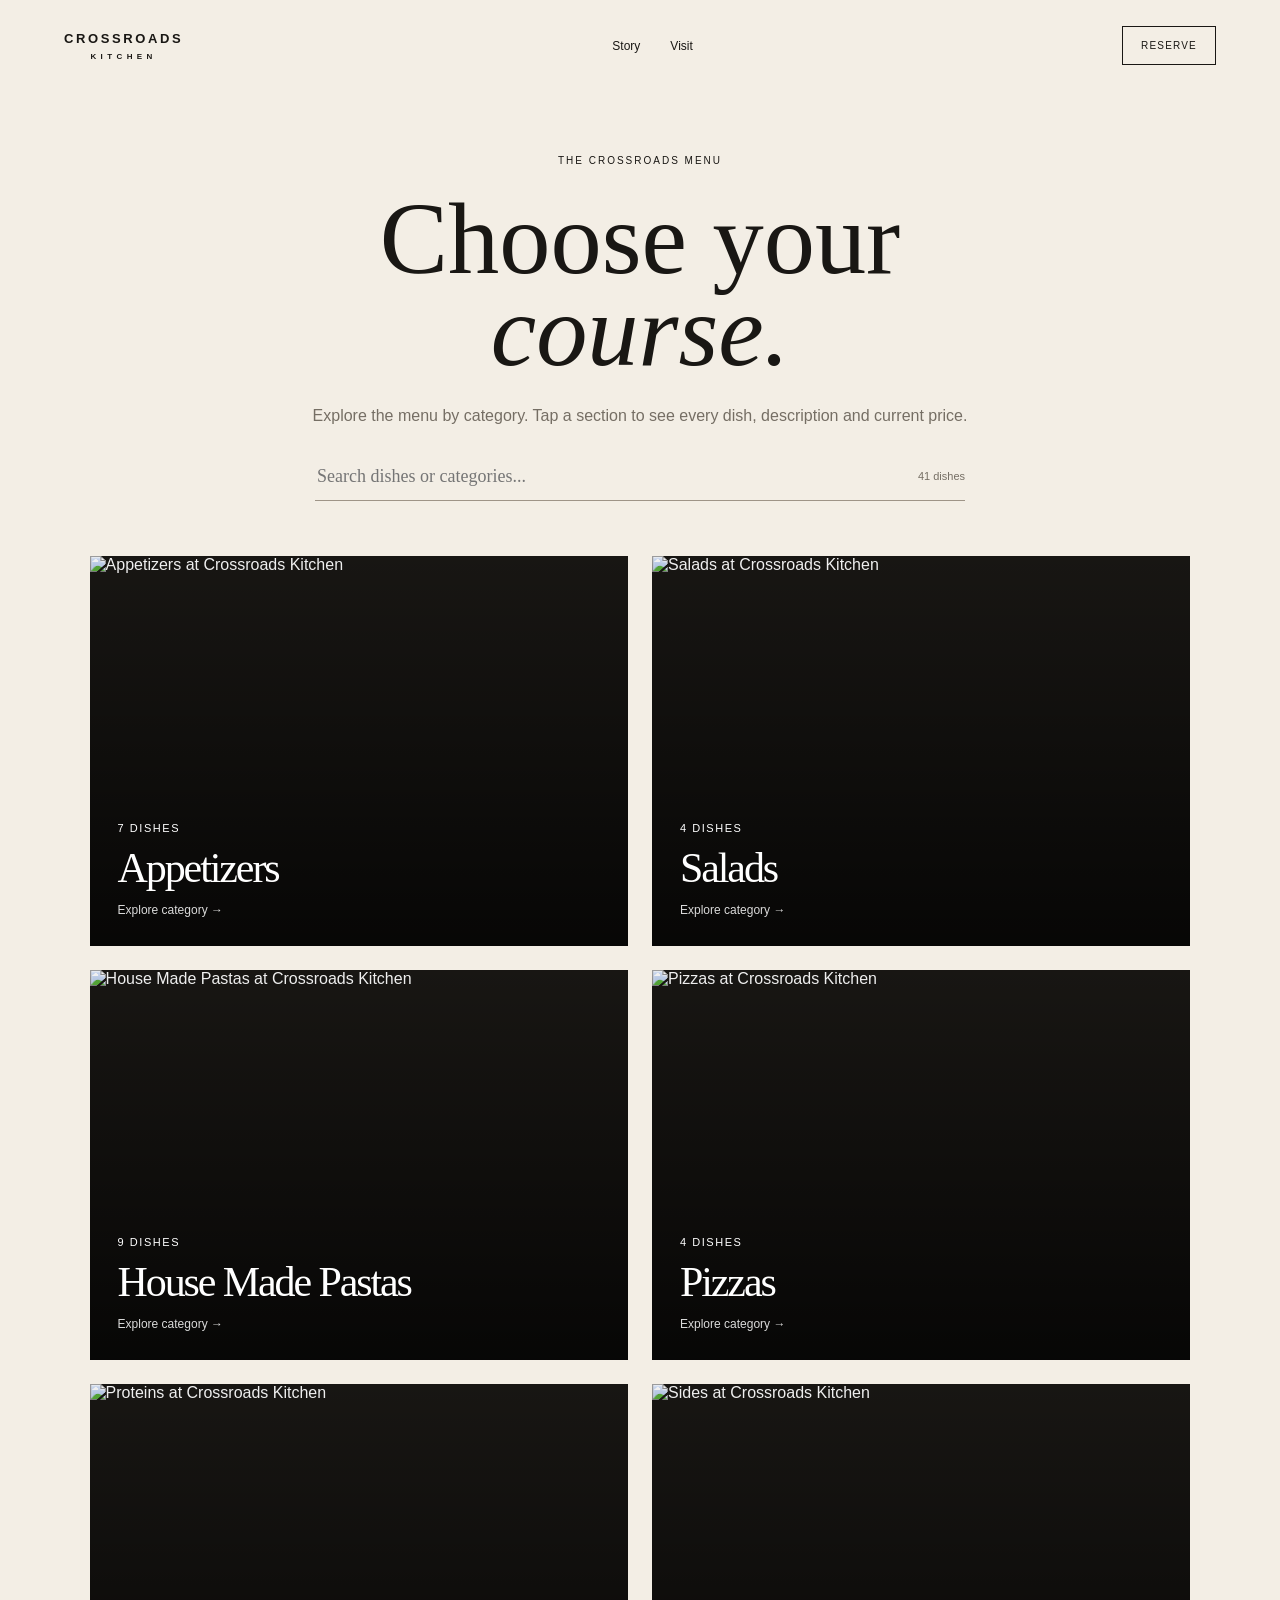
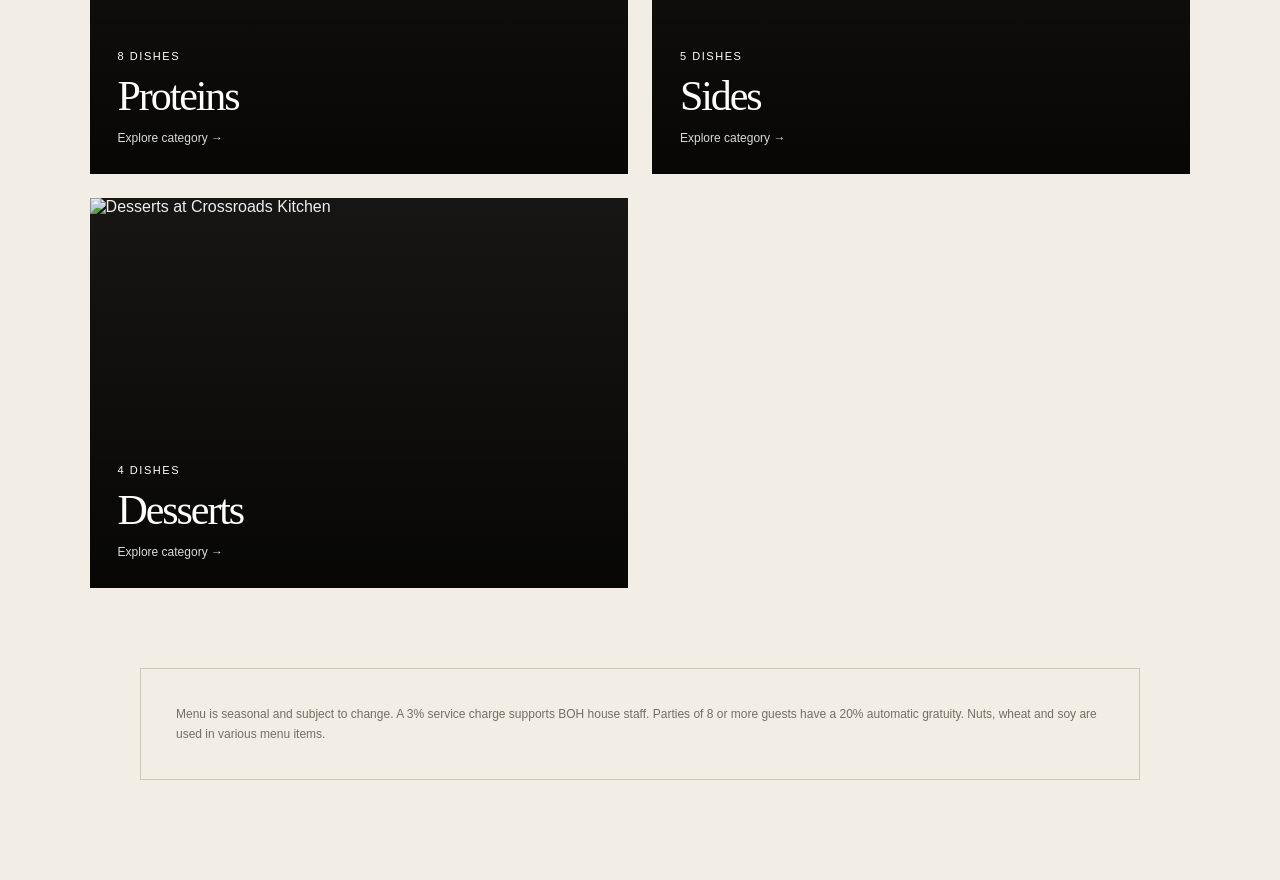
==== commit 1af49355: "Redesign menu as category landing page with search" ====
--- a/menu.html
+++ b/menu.html
@@ -1,55 +1,8 @@
-<!doctype html><html lang="en"><head><meta charset="utf-8"><meta name="viewport" content="width=device-width,initial-scale=1"><title>Crossroads Kitchen — Dinner Menu</title><link rel="stylesheet" href="style.css"><style>
-.menu-page{padding:150px 7vw 100px}
-.menu-page header{color:#191714}
-.menu-page .intro{text-align:center;max-width:800px;margin:0 auto 90px}
-.menu-page h1{font:500 clamp(60px,9vw,110px) Georgia,serif;line-height:.9;margin:25px 0}
-.menu-page .intro p{color:#756e64;line-height:1.7}
-.menu-grid{display:grid;grid-template-columns:repeat(2,minmax(0,1fr));gap:90px 7vw}
-.menu-group{border-top:1px solid #cfc5b5;padding-top:24px}
-.menu-group h2{font:500 30px Georgia,serif;margin:0 0 28px}
-.dish-card{margin:0 0 28px;background:#ebe3d7;border:1px solid rgba(117,110,100,.16);overflow:hidden;transition:transform .35s ease,box-shadow .35s ease}
-.dish-card img{display:block;width:100%;height:230px;object-fit:cover;transition:transform .6s ease}
-.dish-card:hover{transform:translateY(-5px);box-shadow:0 18px 45px rgba(35,27,19,.12)}
-.dish-card:hover img{transform:scale(1.035)}
-.dish-info{padding:20px 21px 22px}
-.dish-info strong{font:500 20px Georgia,serif;display:flex;justify-content:space-between;align-items:baseline;gap:18px}
-.dish-info em{font:normal 12px Arial;white-space:nowrap}
-.dish-info p{margin:8px 0 0;color:#756e64;font-size:12px;line-height:1.55}
-.notes{margin-top:100px;padding:35px;border:1px solid #cfc5b5;color:#756e64;font-size:12px;line-height:1.7}
-@media(max-width:750px){
- .menu-page{padding:120px 6vw 70px}
- .menu-grid{grid-template-columns:1fr;gap:55px}
- .dish-card img{height:220px}
- .dish-info{padding:18px}
-}
-</style></head><body><div class="menu-page"><header><a class="logo" href="index.html">CROSSROADS<small>KITCHEN</small></a><nav><a href="index.html#story">Story</a><a href="index.html#visit">Visit</a></nav><a class="reserve" href="https://www.opentable.com/r/crossroads-kitchen-melrose-los-angeles">Reserve</a></header><div class="intro"><small>THE CURRENT DINNER MENU</small><h1>Come hungry.<br><i>Leave inspired.</i></h1><p>Fall dinner menu selection. Menu offerings and pricing are seasonal and subject to change.</p>
-<div class="menu-search"><input id="menuSearch" type="search" placeholder="Search the menu..." aria-label="Search menu"><span id="menuCount">41 dishes</span></div>
-<div class="category-nav" aria-label="Menu categories"><button class="active" data-category="all">All</button><button data-category="Appetizers">Appetizers</button><button data-category="Salads">Salads</button><button data-category="House Made Pastas">Pastas</button><button data-category="Pizzas">Pizzas</button><button data-category="Proteins">Proteins</button><button data-category="Sides & Desserts">Desserts</button></div>
-</div><div class="menu-grid"><section class="menu-group" data-category="Appetizers"><h2>Appetizers</h2><article class="dish-card"><img src="https://resizer.otstatic.com/v2/photos/xlarge/2/79112621.jpg" alt="Whipped Feta — Crossroads Kitchen" loading="lazy"><div class="dish-info"><strong>Whipped Feta <em>$16</em></strong><p>white balsamic glaze / grilled sourdough bread</p></div></article><article class="dish-card"><img src="https://resizer.otstatic.com/v2/photos/xlarge/2/79112621.jpg" alt="Moroccan Cigars — Crossroads Kitchen" loading="lazy"><div class="dish-info"><strong>Moroccan Cigars <em>$15</em></strong><p>spicy almond milk yogurt</p></div></article><article class="dish-card"><img src="https://resizer.otstatic.com/v2/photos/xlarge/2/79112621.jpg" alt="Smoked Cauliflower Arancini — Crossroads Kitchen" loading="lazy"><div class="dish-info"><strong>Smoked Cauliflower Arancini <em>$16</em></strong><p>horseradish sabayon / pickled mustard seeds / dill</p></div></article><article class="dish-card"><img src="https://resizer.otstatic.com/v2/photos/xlarge/2/79112621.jpg" alt="Kohlrabi & Green Apple Crudo — Crossroads Kitchen" loading="lazy"><div class="dish-info"><strong>Kohlrabi & Green Apple Crudo <em>$16</em></strong><p>scallion mignonette / lemon / chili / celery leaves</p></div></article><article class="dish-card"><img src="https://resizer.otstatic.com/v2/photos/xlarge/2/79112621.jpg" alt="Stuffed Zucchini Blossoms — Crossroads Kitchen" loading="lazy"><div class="dish-info"><strong>Stuffed Zucchini Blossoms <em>$15</em></strong><p>almond ricotta / marinara</p></div></article><article class="dish-card"><img src="https://resizer.otstatic.com/v2/photos/xlarge/2/79112621.jpg" alt="Calamari Fritti — Crossroads Kitchen" loading="lazy"><div class="dish-info"><strong>Calamari Fritti <em>$20</em></strong><p>diablo sauce / lemon</p></div></article><article class="dish-card"><img src="https://resizer.otstatic.com/v2/photos/xlarge/2/79112621.jpg" alt="Cheese & Pate — Crossroads Kitchen" loading="lazy"><div class="dish-info"><strong>Cheese & Pate <em>$18</em></strong><p>mushroom pate / toasted baguette / quince paste / dried cherries</p></div></article></section><section class="menu-group" data-category="Salads"><h2>Salads</h2><article class="dish-card"><img src="https://resizer.otstatic.com/v2/photos/xlarge/2/79112621.jpg" alt="Caesar Salad — Crossroads Kitchen" loading="lazy"><div class="dish-info"><strong>Caesar Salad <em>$16</em></strong><p>choice of kale or romaine / focaccia croutons / house Caesar dressing</p></div></article><article class="dish-card"><img src="https://resizer.otstatic.com/v2/photos/xlarge/2/79112621.jpg" alt="Grilled Radicchio Salad — Crossroads Kitchen" loading="lazy"><div class="dish-info"><strong>Grilled Radicchio Salad <em>$16</em></strong><p>blue cheese crema / fig mostarda / candied walnuts / balsamic pearls</p></div></article><article class="dish-card"><img src="https://resizer.otstatic.com/v2/photos/xlarge/2/79112621.jpg" alt="Brussels Sprout Salad — Crossroads Kitchen" loading="lazy"><div class="dish-info"><strong>Brussels Sprout Salad <em>$16</em></strong><p>honeycrisp apple / dates / candied pecans / chickpea miso vinaigrette</p></div></article><article class="dish-card"><img src="https://resizer.otstatic.com/v2/photos/xlarge/2/79112621.jpg" alt="Wedge — Crossroads Kitchen" loading="lazy"><div class="dish-info"><strong>Wedge <em>$16</em></strong><p>iceberg / cherry tomatoes / shiitake bacon / pickled red onions / house blue cheese dressing</p></div></article></section><section class="menu-group" data-category="House Made Pastas"><h2>House Made Pastas</h2><article class="dish-card"><img src="https://ca-times.brightspotcdn.com/dims4/default/599b3bc/2147483647/strip/true/crop/3424x2283%2B0%2B0/resize/1200x800%21/quality/75/?url=https%3A%2F%2Fcalifornia-times-brightspot.s3.amazonaws.com%2F5c%2Fa3%2Fc137e1e44b759cec5ce2de9bdd15%2Fla-photos-1staff-895744-fo-0105-vegan-restaurants-guide-crossroads-mrt-09.JPG" alt="Mafaldine Cacio e Pepe — Crossroads Kitchen" loading="lazy"><div class="dish-info"><strong>Mafaldine Cacio e Pepe <em>$24</em></strong><p>parmesan cheese / cracked black pepper</p></div></article><article class="dish-card"><img src="https://goldbelly.imgix.net/uploads/showcase_media_asset/image/229317/Crossroads-Spicy-Rigatoni-2.jpg?ar=1%3A1&auto=format&fit=crop&ixlib=react-9.10.0&w=1600" alt="Spicy Rigatoni Vodka — Crossroads Kitchen" loading="lazy"><div class="dish-info"><strong>Spicy Rigatoni Vodka <em>$25</em></strong><p></p></div></article><article class="dish-card"><img src="https://goldbelly.imgix.net/uploads/showcase_media_asset/image/229317/Crossroads-Spicy-Rigatoni-2.jpg?ar=1%3A1&auto=format&fit=crop&ixlib=react-9.10.0&w=1600" alt="Bolognese — Crossroads Kitchen" loading="lazy"><div class="dish-info"><strong>Bolognese <em>$26</em></strong><p>choice of tagliatelle or spaghetti</p></div></article><article class="dish-card"><img src="https://ca-times.brightspotcdn.com/dims4/default/599b3bc/2147483647/strip/true/crop/3424x2283%2B0%2B0/resize/1200x800%21/quality/75/?url=https%3A%2F%2Fcalifornia-times-brightspot.s3.amazonaws.com%2F5c%2Fa3%2Fc137e1e44b759cec5ce2de9bdd15%2Fla-photos-1staff-895744-fo-0105-vegan-restaurants-guide-crossroads-mrt-09.JPG" alt="Spaghetti Carbonara — Crossroads Kitchen" loading="lazy"><div class="dish-info"><strong>Spaghetti Carbonara <em>$25</em></strong><p></p></div></article><article class="dish-card"><img src="https://goldbelly.imgix.net/uploads/showcase_media_asset/image/229317/Crossroads-Spicy-Rigatoni-2.jpg?ar=1%3A1&auto=format&fit=crop&ixlib=react-9.10.0&w=1600" alt="Fettuccine & Truffles — Crossroads Kitchen" loading="lazy"><div class="dish-info"><strong>Fettuccine & Truffles <em>Market price</em></strong><p>fresh shaved truffles / truffle butter</p></div></article><article class="dish-card"><img src="https://goldbelly.imgix.net/uploads/showcase_media_asset/image/229317/Crossroads-Spicy-Rigatoni-2.jpg?ar=1%3A1&auto=format&fit=crop&ixlib=react-9.10.0&w=1600" alt="Spinach & Feta Lasagna — Crossroads Kitchen" loading="lazy"><div class="dish-info"><strong>Spinach & Feta Lasagna <em>$26</em></strong><p>house marinara / pesto</p></div></article><article class="dish-card"><img src="https://ca-times.brightspotcdn.com/dims4/default/599b3bc/2147483647/strip/true/crop/3424x2283%2B0%2B0/resize/1200x800%21/quality/75/?url=https%3A%2F%2Fcalifornia-times-brightspot.s3.amazonaws.com%2F5c%2Fa3%2Fc137e1e44b759cec5ce2de9bdd15%2Fla-photos-1staff-895744-fo-0105-vegan-restaurants-guide-crossroads-mrt-09.JPG" alt="Linguine Scallops — Crossroads Kitchen" loading="lazy"><div class="dish-info"><strong>Linguine Scallops <em>$26</em></strong><p>white wine / garlic butter / parsley</p></div></article><article class="dish-card"><img src="https://ca-times.brightspotcdn.com/dims4/default/599b3bc/2147483647/strip/true/crop/3424x2283%2B0%2B0/resize/1200x800%21/quality/75/?url=https%3A%2F%2Fcalifornia-times-brightspot.s3.amazonaws.com%2F5c%2Fa3%2Fc137e1e44b759cec5ce2de9bdd15%2Fla-photos-1staff-895744-fo-0105-vegan-restaurants-guide-crossroads-mrt-09.JPG" alt="Campfire Gnocchi — Crossroads Kitchen" loading="lazy"><div class="dish-info"><strong>Campfire Gnocchi <em>$26</em></strong><p>autumn vegetable veloute / crispy Maitake mushrooms / burnt onion ash / scallion oil</p></div></article><article class="dish-card"><img src="https://ca-times.brightspotcdn.com/dims4/default/599b3bc/2147483647/strip/true/crop/3424x2283%2B0%2B0/resize/1200x800%21/quality/75/?url=https%3A%2F%2Fcalifornia-times-brightspot.s3.amazonaws.com%2F5c%2Fa3%2Fc137e1e44b759cec5ce2de9bdd15%2Fla-photos-1staff-895744-fo-0105-vegan-restaurants-guide-crossroads-mrt-09.JPG" alt="Spinach & Artichoke Ravioli — Crossroads Kitchen" loading="lazy"><div class="dish-info"><strong>Spinach & Artichoke Ravioli <em>$26</em></strong><p>sherry tomato butter sauce / parmesan</p></div></article></section><section class="menu-group" data-category="Pizzas"><h2>Pizzas</h2><article class="dish-card"><img src="https://vegnews.com/media/W1siZiIsIjI0NTM2L0pha29iTGF5bWFuLjEyMjAuQ3Jvc3Nyb2Fkcy5KYWtvYkxheW1hbi5qcGciXSxbInAiLCJ0aHVtYiIsIjE2MDB4OTQ2Iix7ImZvcm1hdCI6ImpwZyJ9XSxbInAiLCJvcHRpbWl6ZSJd/JakobLayman.1220.Crossroads_003.jpg?sha=c92c6731f0ed3732" alt="Truffle Mushroom Bianca — Crossroads Kitchen" loading="lazy"><div class="dish-info"><strong>Truffle Mushroom Bianca <em>$22</em></strong><p>Neapolitan style</p></div></article><article class="dish-card"><img src="https://vegnews.com/media/W1siZiIsIjI0NTM2L0pha29iTGF5bWFuLjEyMjAuQ3Jvc3Nyb2Fkcy5KYWtvYkxheW1hbi5qcGciXSxbInAiLCJ0aHVtYiIsIjE2MDB4OTQ2Iix7ImZvcm1hdCI6ImpwZyJ9XSxbInAiLCJvcHRpbWl6ZSJd/JakobLayman.1220.Crossroads_003.jpg?sha=c92c6731f0ed3732" alt="Spicy Meatball — Crossroads Kitchen" loading="lazy"><div class="dish-info"><strong>Spicy Meatball <em>$22</em></strong><p>Neapolitan style</p></div></article><article class="dish-card"><img src="https://vegnews.com/media/W1siZiIsIjI0NTM2L0pha29iTGF5bWFuLjEyMjAuQ3Jvc3Nyb2Fkcy5KYWtvYkxheW1hbi5qcGciXSxbInAiLCJ0aHVtYiIsIjE2MDB4OTQ2Iix7ImZvcm1hdCI6ImpwZyJ9XSxbInAiLCJvcHRpbWl6ZSJd/JakobLayman.1220.Crossroads_003.jpg?sha=c92c6731f0ed3732" alt="Pepperoni — Crossroads Kitchen" loading="lazy"><div class="dish-info"><strong>Pepperoni <em>$22</em></strong><p>Neapolitan style</p></div></article><article class="dish-card"><img src="https://vegnews.com/media/W1siZiIsIjI0NTM2L0pha29iTGF5bWFuLjEyMjAuQ3Jvc3Nyb2Fkcy5KYWtvYkxheW1hbi5qcGciXSxbInAiLCJ0aHVtYiIsIjE2MDB4OTQ2Iix7ImZvcm1hdCI6ImpwZyJ9XSxbInAiLCJvcHRpbWl6ZSJd/JakobLayman.1220.Crossroads_003.jpg?sha=c92c6731f0ed3732" alt="Rapini Pizza — Crossroads Kitchen" loading="lazy"><div class="dish-info"><strong>Rapini Pizza <em>$22</em></strong><p>pesto / Calabrian chili / toasted pine nuts</p></div></article></section><section class="menu-group" data-category="Proteins"><h2>Proteins</h2><article class="dish-card"><img src="https://vegnews.com/media/W1siZiIsIjQzMzg3L1ZlZ05ld3MuVmVnYW5TaG9ydFJpYjIuQ3Jvc3Nyb2Fkcy5KYWtvYkxheW1hbi5qcGciXSxbInAiLCJ0aHVtYiIsIjEzNjB4Iix7ImZvcm1hdCI6bnVsbH1dLFsicCIsIm9wdGltaXplIl1d/VegNews.VeganShortRib2.Crossroads.JakobLayman.jpg?sha=84c5293395ace4c8" alt="Eggplant Short Rib — Crossroads Kitchen" loading="lazy"><div class="dish-info"><strong>Eggplant Short Rib <em>$28</em></strong><p>whipped potatoes / cremini & shimeji mushroom bordelaise</p></div></article><article class="dish-card"><img src="https://vegnews.com/media/W1siZiIsIjUwNDExL0Nyb3Nzcm9hZHMtS2l0Y2hlbi1MaW9ucy1NYW5lLVN0ZWFrLWFuZC1UcnVmZmxlLVBvdGF0b2VzLmpwZyJdLFsicCIsInRodW1iIiwiMTM2MHgiLHsiZm9ybWF0IjpudWxsfV0sWyJwIiwib3B0aW1pemUiXV0/Crossroads-Kitchen-Lions-Mane-Steak-and-Truffle-Potatoes.jpg?sha=640622b0c5b4a472" alt="Grilled Lion's Mane Steak — Crossroads Kitchen" loading="lazy"><div class="dish-info"><strong>Grilled Lion's Mane Steak <em>$32</em></strong><p>truffle potatoes / mushroom bordelaise</p></div></article><article class="dish-card"><img src="https://vegnews.com/media/W1siZiIsIjUwNDExL0Nyb3Nzcm9hZHMtS2l0Y2hlbi1MaW9ucy1NYW5lLVN0ZWFrLWFuZC1UcnVmZmxlLVBvdGF0b2VzLmpwZyJdLFsicCIsInRodW1iIiwiMTM2MHgiLHsiZm9ybWF0IjpudWxsfV0sWyJwIiwib3B0aW1pemUiXV0/Crossroads-Kitchen-Lions-Mane-Steak-and-Truffle-Potatoes.jpg?sha=640622b0c5b4a472" alt="Scallopini Parmesan or Milanese — Crossroads Kitchen" loading="lazy"><div class="dish-info"><strong>Scallopini Parmesan or Milanese <em>$24</em></strong><p>choice of chicken or tofu</p></div></article><article class="dish-card"><img src="https://vegnews.com/media/W1siZiIsIjQzMzg3L1ZlZ05ld3MuVmVnYW5TaG9ydFJpYjIuQ3Jvc3Nyb2Fkcy5KYWtvYkxheW1hbi5qcGciXSxbInAiLCJ0aHVtYiIsIjEzNjB4Iix7ImZvcm1hdCI6bnVsbH1dLFsicCIsIm9wdGltaXplIl1d/VegNews.VeganShortRib2.Crossroads.JakobLayman.jpg?sha=84c5293395ace4c8" alt="Heirloom Butter Beans — Crossroads Kitchen" loading="lazy"><div class="dish-info"><strong>Heirloom Butter Beans <em>$18</em></strong><p>kale / parmesan cheese</p></div></article><article class="dish-card"><img src="https://vegnews.com/media/W1siZiIsIjUwNDExL0Nyb3Nzcm9hZHMtS2l0Y2hlbi1MaW9ucy1NYW5lLVN0ZWFrLWFuZC1UcnVmZmxlLVBvdGF0b2VzLmpwZyJdLFsicCIsInRodW1iIiwiMTM2MHgiLHsiZm9ybWF0IjpudWxsfV0sWyJwIiwib3B0aW1pemUiXV0/Crossroads-Kitchen-Lions-Mane-Steak-and-Truffle-Potatoes.jpg?sha=640622b0c5b4a472" alt="House Made Italian Sausage — Crossroads Kitchen" loading="lazy"><div class="dish-info"><strong>House Made Italian Sausage <em>$18</em></strong><p>peppers / onions / tomato demi sauce</p></div></article><article class="dish-card"><img src="https://vegnews.com/media/W1siZiIsIjUwNDExL0Nyb3Nzcm9hZHMtS2l0Y2hlbi1MaW9ucy1NYW5lLVN0ZWFrLWFuZC1UcnVmZmxlLVBvdGF0b2VzLmpwZyJdLFsicCIsInRodW1iIiwiMTM2MHgiLHsiZm9ybWF0IjpudWxsfV0sWyJwIiwib3B0aW1pemUiXV0/Crossroads-Kitchen-Lions-Mane-Steak-and-Truffle-Potatoes.jpg?sha=640622b0c5b4a472" alt="Piccata — Crossroads Kitchen" loading="lazy"><div class="dish-info"><strong>Piccata <em>$25</em></strong><p>lemon / caper / herbs; choice of Lentil Tempeh, Tofu or Impossible chicken</p></div></article><article class="dish-card"><img src="https://vegnews.com/media/W1siZiIsIjUwNDExL0Nyb3Nzcm9hZHMtS2l0Y2hlbi1MaW9ucy1NYW5lLVN0ZWFrLWFuZC1UcnVmZmxlLVBvdGF0b2VzLmpwZyJdLFsicCIsInRodW1iIiwiMTM2MHgiLHsiZm9ybWF0IjpudWxsfV0sWyJwIiwib3B0aW1pemUiXV0/Crossroads-Kitchen-Lions-Mane-Steak-and-Truffle-Potatoes.jpg?sha=640622b0c5b4a472" alt="Marsala — Crossroads Kitchen" loading="lazy"><div class="dish-info"><strong>Marsala <em>$25</em></strong><p>foraged mushrooms / marsala demi; choice of Lentil Tempeh, Tofu or Impossible chicken</p></div></article><article class="dish-card"><img src="https://vegnews.com/media/W1siZiIsIjUwNDExL0Nyb3Nzcm9hZHMtS2l0Y2hlbi1MaW9ucy1NYW5lLVN0ZWFrLWFuZC1UcnVmZmxlLVBvdGF0b2VzLmpwZyJdLFsicCIsInRodW1iIiwiMTM2MHgiLHsiZm9ybWF0IjpudWxsfV0sWyJwIiwib3B0aW1pemUiXV0/Crossroads-Kitchen-Lions-Mane-Steak-and-Truffle-Potatoes.jpg?sha=640622b0c5b4a472" alt="Cacciatore — Crossroads Kitchen" loading="lazy"><div class="dish-info"><strong>Cacciatore <em>$25</em></strong><p>pearl onions / roasted peppers / olives / white wine tomato broth; choice of Lentil Tempeh, Tofu or Impossible chicken</p></div></article></section><section class="menu-group" data-category="Sides & Desserts"><h2>Sides & Desserts</h2><article class="dish-card"><img src="https://vegnews.com/media/W1siZiIsIjUwNDExL0Nyb3Nzcm9hZHMtS2l0Y2hlbi1MaW9ucy1NYW5lLVN0ZWFrLWFuZC1UcnVmZmxlLVBvdGF0b2VzLmpwZyJdLFsicCIsInRodW1iIiwiMTM2MHgiLHsiZm9ybWF0IjpudWxsfV0sWyJwIiwib3B0aW1pemUiXV0/Crossroads-Kitchen-Lions-Mane-Steak-and-Truffle-Potatoes.jpg?sha=640622b0c5b4a472" alt="Baby Brussels Sprouts — Crossroads Kitchen" loading="lazy"><div class="dish-info"><strong>Baby Brussels Sprouts <em>$14</em></strong><p>maple agrodolce / cider-soaked currants / roasted pecans</p></div></article><article class="dish-card"><img src="https://vegnews.com/media/W1siZiIsIjUwNDExL0Nyb3Nzcm9hZHMtS2l0Y2hlbi1MaW9ucy1NYW5lLVN0ZWFrLWFuZC1UcnVmZmxlLVBvdGF0b2VzLmpwZyJdLFsicCIsInRodW1iIiwiMTM2MHgiLHsiZm9ybWF0IjpudWxsfV0sWyJwIiwib3B0aW1pemUiXV0/Crossroads-Kitchen-Lions-Mane-Steak-and-Truffle-Potatoes.jpg?sha=640622b0c5b4a472" alt="Porcini & Chestnut Barley Risotto — Crossroads Kitchen" loading="lazy"><div class="dish-info"><strong>Porcini & Chestnut Barley Risotto <em>$14</em></strong><p>braised leeks / picked herbs</p></div></article><article class="dish-card"><img src="https://vegnews.com/media/W1siZiIsIjUwNDExL0Nyb3Nzcm9hZHMtS2l0Y2hlbi1MaW9ucy1NYW5lLVN0ZWFrLWFuZC1UcnVmZmxlLVBvdGF0b2VzLmpwZyJdLFsicCIsInRodW1iIiwiMTM2MHgiLHsiZm9ybWF0IjpudWxsfV0sWyJwIiwib3B0aW1pemUiXV0/Crossroads-Kitchen-Lions-Mane-Steak-and-Truffle-Potatoes.jpg?sha=640622b0c5b4a472" alt="Roasted Sweet Potato Wedges — Crossroads Kitchen" loading="lazy"><div class="dish-info"><strong>Roasted Sweet Potato Wedges <em>$14</em></strong><p>fall spice / pecan Calabrian chili crunch / maple pearls / dried cherries</p></div></article><article class="dish-card"><img src="https://vegnews.com/media/W1siZiIsIjUwNDExL0Nyb3Nzcm9hZHMtS2l0Y2hlbi1MaW9ucy1NYW5lLVN0ZWFrLWFuZC1UcnVmZmxlLVBvdGF0b2VzLmpwZyJdLFsicCIsInRodW1iIiwiMTM2MHgiLHsiZm9ybWF0IjpudWxsfV0sWyJwIiwib3B0aW1pemUiXV0/Crossroads-Kitchen-Lions-Mane-Steak-and-Truffle-Potatoes.jpg?sha=640622b0c5b4a472" alt="Lentil & Farro Stuffed Artichoke — Crossroads Kitchen" loading="lazy"><div class="dish-info"><strong>Lentil & Farro Stuffed Artichoke <em>$15</em></strong><p>roasted garlic / pine nut butter / toasted fennel gastrique</p></div></article><article class="dish-card"><img src="https://vegnews.com/media/W1siZiIsIjUwNDExL0Nyb3Nzcm9hZHMtS2l0Y2hlbi1MaW9ucy1NYW5lLVN0ZWFrLWFuZC1UcnVmZmxlLVBvdGF0b2VzLmpwZyJdLFsicCIsInRodW1iIiwiMTM2MHgiLHsiZm9ybWF0IjpudWxsfV0sWyJwIiwib3B0aW1pemUiXV0/Crossroads-Kitchen-Lions-Mane-Steak-and-Truffle-Potatoes.jpg?sha=640622b0c5b4a472" alt="Truffle Potatoes — Crossroads Kitchen" loading="lazy"><div class="dish-info"><strong>Truffle Potatoes <em>$15</em></strong><p>fresh thyme / shaved parmesan</p></div></article><article class="dish-card"><img src="https://mms.businesswire.com/media/20220309005144/en/1383654/5/CrossroadsxSupplant_004.jpg?download=1" alt="Sorbet of the Day — Crossroads Kitchen" loading="lazy"><div class="dish-info"><strong>Sorbet of the Day <em>$8</em></strong><p></p></div></article><article class="dish-card"><img src="https://mms.businesswire.com/media/20220309005144/en/1383654/5/CrossroadsxSupplant_004.jpg?download=1" alt="Brownie Sundae — Crossroads Kitchen" loading="lazy"><div class="dish-info"><strong>Brownie Sundae <em>$12</em></strong><p>vanilla ice cream / fudge sauce / coconut whip / brandied cherries</p></div></article><article class="dish-card"><img src="https://mms.businesswire.com/media/20220309005144/en/1383654/5/CrossroadsxSupplant_004.jpg?download=1" alt="Banana Pudding — Crossroads Kitchen" loading="lazy"><div class="dish-info"><strong>Banana Pudding <em>$14</em></strong><p>almond streusel</p></div></article><article class="dish-card"><img src="https://mms.businesswire.com/media/20220309005144/en/1383654/5/CrossroadsxSupplant_004.jpg?download=1" alt="Chocolate Cake — Crossroads Kitchen" loading="lazy"><div class="dish-info"><strong>Chocolate Cake <em>$14</em></strong><p>chocolate ganache / chocolate curd / puffed rice / chocolate chantilly</p></div></article></section></div><div class="notes">Menu is seasonal and subject to change. A 3% service charge supports BOH house staff. Parties of 8 or more guests have a 20% automatic gratuity. Nuts, wheat and soy are used in various menu items. Guests with allergies should speak with their server.</div></div><script>
-(() => {
- const input=document.getElementById('menuSearch'), count=document.getElementById('menuCount');
- const buttons=[...document.querySelectorAll('.category-nav button')], groups=[...document.querySelectorAll('.menu-group')];
- function filter(){
-   const q=(input.value||'').trim().toLowerCase();
-   const active=document.querySelector('.category-nav button.active')?.dataset.category||'all';
-   let visible=0;
-   groups.forEach(g=>{
-     const cat=g.dataset.category;
-     let has=false;
-     g.querySelectorAll('.dish-card').forEach(card=>{
-       const match=!q || card.textContent.toLowerCase().includes(q);
-       card.style.display=match?'':'none';
-       if(match){has=true;visible++;}
-     });
-     g.classList.toggle('is-hidden', active!=='all'&&cat!==active);
-     if(active!=='all'&&cat===active) g.classList.toggle('no-results',!has);
-     else g.classList.remove('no-results');
-     if(q && active==='all') g.classList.toggle('is-hidden',!has);
-   });
-   count.textContent=visible + (visible===1?' dish':' dishes');
- }
- input.addEventListener('input',filter);
- buttons.forEach(b=>b.addEventListener('click',()=>{buttons.forEach(x=>x.classList.remove('active'));b.classList.add('active');filter();}));
- filter();
-})();
-</script></body></html>+<!doctype html><html lang="en"><head><meta charset="utf-8"><meta name="viewport" content="width=device-width,initial-scale=1"><title>Crossroads Kitchen — Menu</title><link rel="stylesheet" href="style.css"><style>
+.menu-page{padding:150px 7vw 100px}.menu-page header{color:#191714}
+.menu-page .intro{text-align:center;max-width:900px;margin:0 auto 55px}.menu-page h1{font:500 clamp(55px,8vw,105px) Georgia,serif;line-height:.9;margin:25px 0}.menu-page .intro p{color:#756e64;line-height:1.7}
+.menu-search{max-width:650px;margin:35px auto 0;display:flex;align-items:center;gap:15px;border-bottom:1px solid #9e9487;padding:0 0 12px}.menu-search input{flex:1;border:0;outline:0;background:transparent;font:18px Georgia,serif;color:#191714}.menu-search span{font:11px Arial;color:#756e64;white-space:nowrap}
+.category-grid{display:grid;grid-template-columns:repeat(2,minmax(0,1fr));gap:24px;max-width:1200px;margin:0 auto}.category-card{position:relative;display:block;min-height:390px;overflow:hidden;color:#fff;text-decoration:none;background:#191714}.category-card img{position:absolute;inset:0;width:100%;height:100%;object-fit:cover;transition:transform .7s ease}.category-card:after{content:"";position:absolute;inset:0;background:linear-gradient(180deg,rgba(0,0,0,.05),rgba(0,0,0,.72))}.category-card:hover img{transform:scale(1.05)}.category-info{position:absolute;z-index:2;left:28px;right:28px;bottom:28px}.category-info small{font:11px Arial;letter-spacing:.14em;text-transform:uppercase}.category-info h2{font:500 42px Georgia,serif;margin:8px 0}.category-info span{font:12px Arial;opacity:.85}
+.menu-group{max-width:1000px;margin:0 auto;border-top:1px solid #cfc5b5;padding-top:24px}.menu-group h2{font:500 34px Georgia,serif;margin:0 0 28px}.dish-card{margin:0 0 28px;background:#ebe3d7;border:1px solid rgba(117,110,100,.16);overflow:hidden;transition:transform .35s ease,box-shadow .35s ease}.dish-card img{display:block;width:100%;height:300px;object-fit:cover;transition:transform .6s ease}.dish-card:hover{transform:translateY(-5px);box-shadow:0 18px 45px rgba(35,27,19,.12)}.dish-card:hover img{transform:scale(1.035)}.dish-info{padding:20px 21px 22px}.dish-info strong{font:500 20px Georgia,serif;display:flex;justify-content:space-between;align-items:baseline;gap:18px}.dish-info em{font:normal 12px Arial;white-space:nowrap}.dish-info p{margin:8px 0 0;color:#756e64;font-size:12px;line-height:1.55}.back-link{display:inline-block;margin-bottom:35px;color:#756e64;text-decoration:none;font:12px Arial;letter-spacing:.08em;text-transform:uppercase}.notes{margin:80px auto 0;max-width:1000px;padding:35px;border:1px solid #cfc5b5;color:#756e64;font-size:12px;line-height:1.7}
+@media(max-width:750px){.menu-page{padding:120px 6vw 70px}.category-grid{grid-template-columns:1fr}.category-card{min-height:300px}.category-info h2{font-size:34px}.dish-card img{height:220px}.dish-info{padding:18px}.menu-search{margin-top:28px}}
+</style></head><body><div class="menu-page"><header><a class="logo" href="index.html">CROSSROADS<small>KITCHEN</small></a><nav><a href="index.html#story">Story</a><a href="index.html#visit">Visit</a></nav><a class="reserve" href="https://www.opentable.com/r/crossroads-kitchen-melrose-los-angeles">Reserve</a></header><div class="intro"><small>THE CROSSROADS MENU</small><h1>Choose your<br><i>course.</i></h1><p>Explore the menu by category. Tap a section to see every dish, description and current price.</p><div class="menu-search"><input id="menuSearch" type="search" placeholder="Search dishes or categories..." aria-label="Search dishes or categories"><span id="menuCount">41 dishes</span></div></div><div class="category-grid"><a class="category-card" href="appetizers.html" data-search="Appetizers Whipped Feta , Moroccan Cigars , Smoked Cauliflower Arancini , Kohlrabi & Green Apple Crudo , Stuffed Zucchini Blossoms , Calamari Fritti , Cheese & Pate "><img src="https://resizer.otstatic.com/v2/photos/xlarge/2/79112621.jpg" alt="Appetizers at Crossroads Kitchen" loading="lazy"><div class="category-info"><small>7 dishes</small><h2>Appetizers</h2><span>Explore category →</span></div></a><a class="category-card" href="salads.html" data-search="Salads Caesar Salad , Grilled Radicchio Salad , Brussels Sprout Salad , Wedge "><img src="https://resizer.otstatic.com/v2/photos/xlarge/2/79112621.jpg" alt="Salads at Crossroads Kitchen" loading="lazy"><div class="category-info"><small>4 dishes</small><h2>Salads</h2><span>Explore category →</span></div></a><a class="category-card" href="pastas.html" data-search="Pastas Mafaldine Cacio e Pepe , Spicy Rigatoni Vodka , Bolognese , Spaghetti Carbonara , Fettuccine & Truffles , Spinach & Feta Lasagna , Linguine Scallops , Campfire Gnocchi , Spinach & Artichoke Ravioli "><img src="https://goldbelly.imgix.net/uploads/showcase_media_asset/image/229317/Crossroads-Spicy-Rigatoni-2.jpg?ar=1%3A1&auto=format&fit=crop&ixlib=react-9.10.0&w=1600" alt="House Made Pastas at Crossroads Kitchen" loading="lazy"><div class="category-info"><small>9 dishes</small><h2>House Made Pastas</h2><span>Explore category →</span></div></a><a class="category-card" href="pizzas.html" data-search="Pizzas Truffle Mushroom Bianca , Spicy Meatball , Pepperoni , Rapini Pizza "><img src="https://vegnews.com/media/W1siZiIsIjI0NTM2L0pha29iTGF5bWFuLjEyMjAuQ3Jvc3Nyb2Fkcy5KYWtvYkxheW1hbi5qcGciXSxbInAiLCJ0aHVtYiIsIjE2MDB4OTQ2Iix7ImZvcm1hdCI6ImpwZyJ9XSxbInAiLCJvcHRpbWl6ZSJd/JakobLayman.1220.Crossroads_003.jpg?sha=c92c6731f0ed3732" alt="Pizzas at Crossroads Kitchen" loading="lazy"><div class="category-info"><small>4 dishes</small><h2>Pizzas</h2><span>Explore category →</span></div></a><a class="category-card" href="proteins.html" data-search="Proteins Eggplant Short Rib , Grilled Lion's Mane Steak , Scallopini Parmesan or Milanese , Heirloom Butter Beans , House Made Italian Sausage , Piccata , Marsala , Cacciatore "><img src="https://vegnews.com/media/W1siZiIsIjUwNDExL0Nyb3Nzcm9hZHMtS2l0Y2hlbi1MaW9ucy1NYW5lLVN0ZWFrLWFuZC1UcnVmZmxlLVBvdGF0b2VzLmpwZyJdLFsicCIsInRodW1iIiwiMTM2MHgiLHsiZm9ybWF0IjpudWxsfV0sWyJwIiwib3B0aW1pemUiXV0/Crossroads-Kitchen-Lions-Mane-Steak-and-Truffle-Potatoes.jpg?sha=640622b0c5b4a472" alt="Proteins at Crossroads Kitchen" loading="lazy"><div class="category-info"><small>8 dishes</small><h2>Proteins</h2><span>Explore category →</span></div></a><a class="category-card" href="sides.html" data-search="Sides Baby Brussels Sprouts , Porcini & Chestnut Barley Risotto , Roasted Sweet Potato Wedges , Lentil & Farro Stuffed Artichoke , Truffle Potatoes "><img src="https://vegnews.com/media/W1siZiIsIjUwNDExL0Nyb3Nzcm9hZHMtS2l0Y2hlbi1MaW9ucy1NYW5lLVN0ZWFrLWFuZC1UcnVmZmxlLVBvdGF0b2VzLmpwZyJdLFsicCIsInRodW1iIiwiMTM2MHgiLHsiZm9ybWF0IjpudWxsfV0sWyJwIiwib3B0aW1pemUiXV0/Crossroads-Kitchen-Lions-Mane-Steak-and-Truffle-Potatoes.jpg?sha=640622b0c5b4a472" alt="Sides at Crossroads Kitchen" loading="lazy"><div class="category-info"><small>5 dishes</small><h2>Sides</h2><span>Explore category →</span></div></a><a class="category-card" href="desserts.html" data-search="Desserts Sorbet of the Day , Brownie Sundae , Banana Pudding , Chocolate Cake "><img src="https://mms.businesswire.com/media/20220309005144/en/1383654/5/CrossroadsxSupplant_004.jpg?download=1" alt="Desserts at Crossroads Kitchen" loading="lazy"><div class="category-info"><small>4 dishes</small><h2>Desserts</h2><span>Explore category →</span></div></a></div><div class="notes">Menu is seasonal and subject to change. A 3% service charge supports BOH house staff. Parties of 8 or more guests have a 20% automatic gratuity. Nuts, wheat and soy are used in various menu items.</div></div><script>(()=>{const i=document.getElementById('menuSearch'),c=document.getElementById('menuCount'),cards=[...document.querySelectorAll('.category-card')];function f(){const q=i.value.trim().toLowerCase();let n=0;cards.forEach(x=>{const ok=x.dataset.search.toLowerCase().includes(q);x.style.display=ok?'':'none';if(ok)n++});c.textContent=q?n+' categor'+(n===1?'y':'ies'):41+' dishes'}i.addEventListener('input',f)})();</script></body></html>
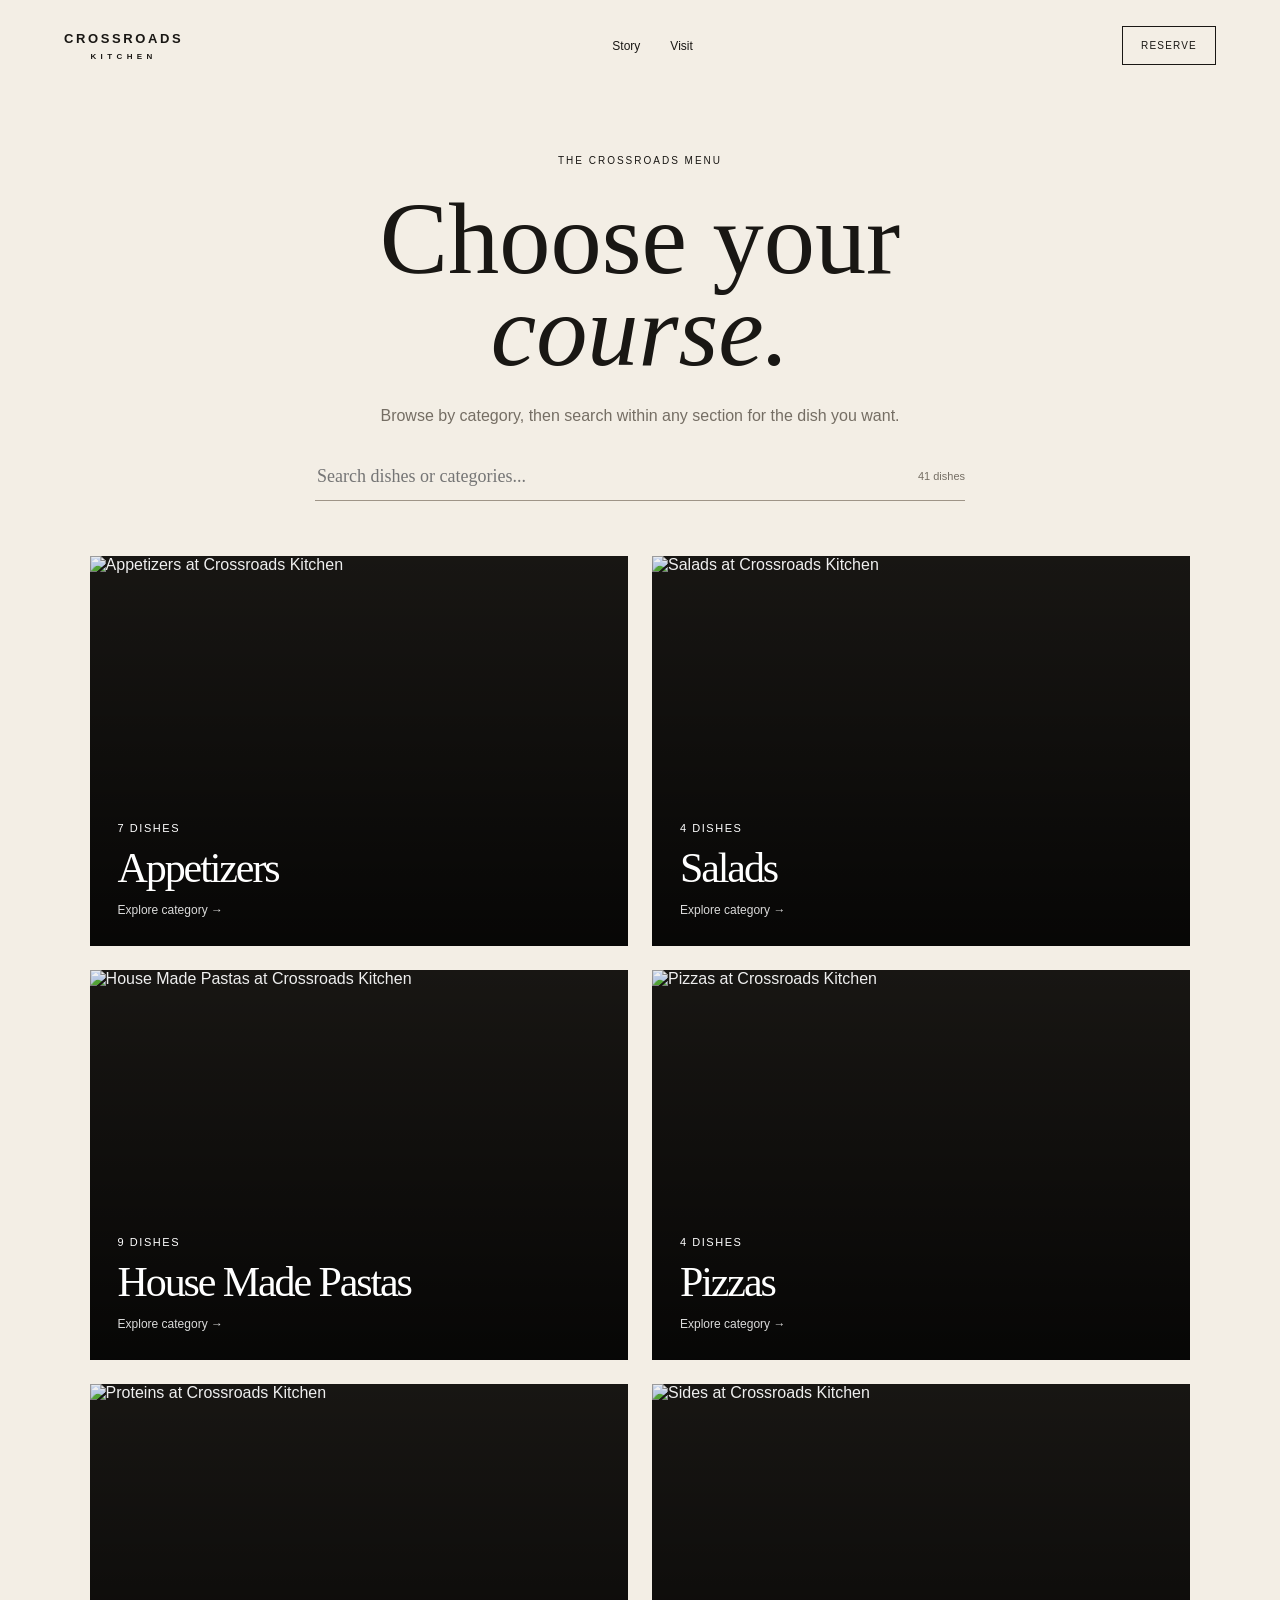
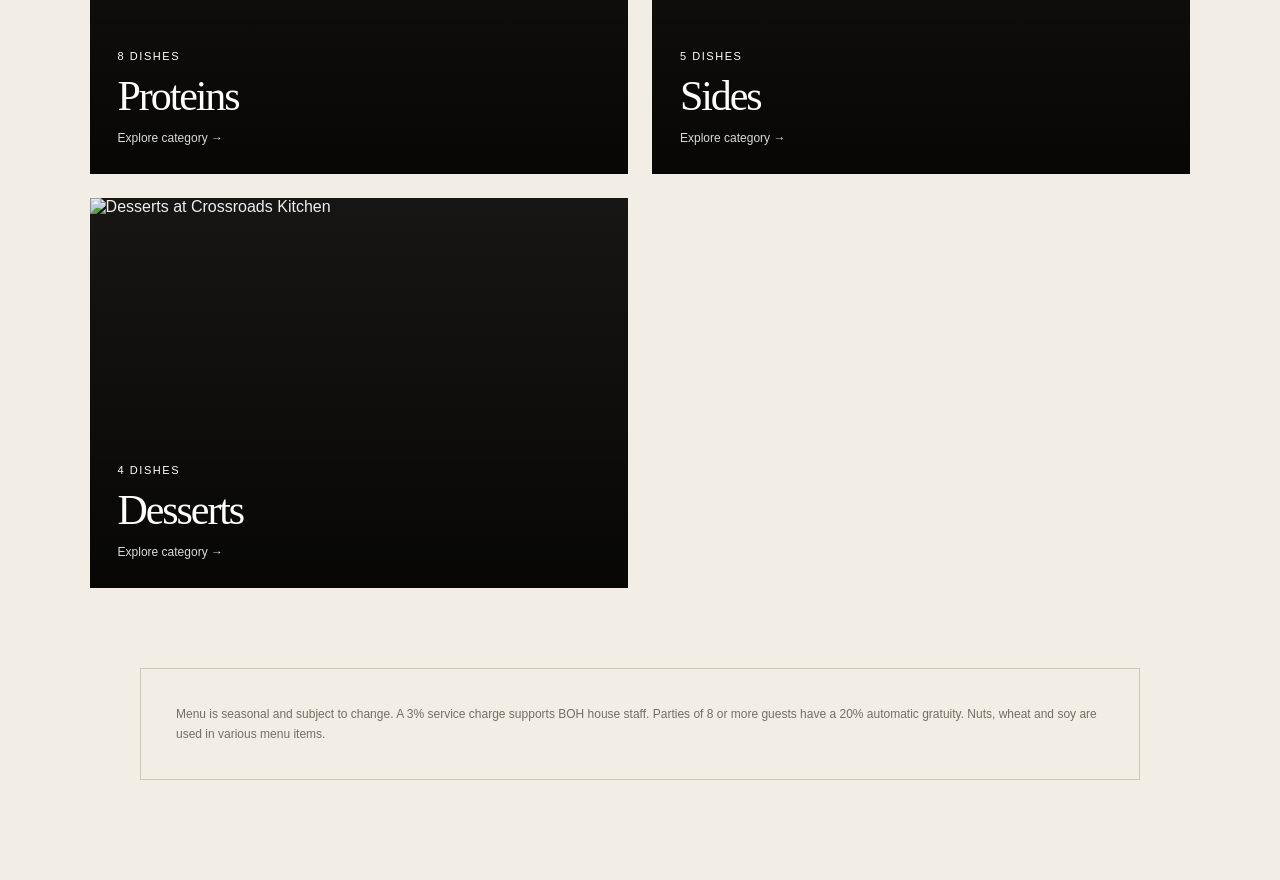
==== commit 2fa68bcd: "Build category-based menu landing page with search" ====
--- a/menu.html
+++ b/menu.html
@@ -1,8 +1 @@
-<!doctype html><html lang="en"><head><meta charset="utf-8"><meta name="viewport" content="width=device-width,initial-scale=1"><title>Crossroads Kitchen — Menu</title><link rel="stylesheet" href="style.css"><style>
-.menu-page{padding:150px 7vw 100px}.menu-page header{color:#191714}
-.menu-page .intro{text-align:center;max-width:900px;margin:0 auto 55px}.menu-page h1{font:500 clamp(55px,8vw,105px) Georgia,serif;line-height:.9;margin:25px 0}.menu-page .intro p{color:#756e64;line-height:1.7}
-.menu-search{max-width:650px;margin:35px auto 0;display:flex;align-items:center;gap:15px;border-bottom:1px solid #9e9487;padding:0 0 12px}.menu-search input{flex:1;border:0;outline:0;background:transparent;font:18px Georgia,serif;color:#191714}.menu-search span{font:11px Arial;color:#756e64;white-space:nowrap}
-.category-grid{display:grid;grid-template-columns:repeat(2,minmax(0,1fr));gap:24px;max-width:1200px;margin:0 auto}.category-card{position:relative;display:block;min-height:390px;overflow:hidden;color:#fff;text-decoration:none;background:#191714}.category-card img{position:absolute;inset:0;width:100%;height:100%;object-fit:cover;transition:transform .7s ease}.category-card:after{content:"";position:absolute;inset:0;background:linear-gradient(180deg,rgba(0,0,0,.05),rgba(0,0,0,.72))}.category-card:hover img{transform:scale(1.05)}.category-info{position:absolute;z-index:2;left:28px;right:28px;bottom:28px}.category-info small{font:11px Arial;letter-spacing:.14em;text-transform:uppercase}.category-info h2{font:500 42px Georgia,serif;margin:8px 0}.category-info span{font:12px Arial;opacity:.85}
-.menu-group{max-width:1000px;margin:0 auto;border-top:1px solid #cfc5b5;padding-top:24px}.menu-group h2{font:500 34px Georgia,serif;margin:0 0 28px}.dish-card{margin:0 0 28px;background:#ebe3d7;border:1px solid rgba(117,110,100,.16);overflow:hidden;transition:transform .35s ease,box-shadow .35s ease}.dish-card img{display:block;width:100%;height:300px;object-fit:cover;transition:transform .6s ease}.dish-card:hover{transform:translateY(-5px);box-shadow:0 18px 45px rgba(35,27,19,.12)}.dish-card:hover img{transform:scale(1.035)}.dish-info{padding:20px 21px 22px}.dish-info strong{font:500 20px Georgia,serif;display:flex;justify-content:space-between;align-items:baseline;gap:18px}.dish-info em{font:normal 12px Arial;white-space:nowrap}.dish-info p{margin:8px 0 0;color:#756e64;font-size:12px;line-height:1.55}.back-link{display:inline-block;margin-bottom:35px;color:#756e64;text-decoration:none;font:12px Arial;letter-spacing:.08em;text-transform:uppercase}.notes{margin:80px auto 0;max-width:1000px;padding:35px;border:1px solid #cfc5b5;color:#756e64;font-size:12px;line-height:1.7}
-@media(max-width:750px){.menu-page{padding:120px 6vw 70px}.category-grid{grid-template-columns:1fr}.category-card{min-height:300px}.category-info h2{font-size:34px}.dish-card img{height:220px}.dish-info{padding:18px}.menu-search{margin-top:28px}}
-</style></head><body><div class="menu-page"><header><a class="logo" href="index.html">CROSSROADS<small>KITCHEN</small></a><nav><a href="index.html#story">Story</a><a href="index.html#visit">Visit</a></nav><a class="reserve" href="https://www.opentable.com/r/crossroads-kitchen-melrose-los-angeles">Reserve</a></header><div class="intro"><small>THE CROSSROADS MENU</small><h1>Choose your<br><i>course.</i></h1><p>Explore the menu by category. Tap a section to see every dish, description and current price.</p><div class="menu-search"><input id="menuSearch" type="search" placeholder="Search dishes or categories..." aria-label="Search dishes or categories"><span id="menuCount">41 dishes</span></div></div><div class="category-grid"><a class="category-card" href="appetizers.html" data-search="Appetizers Whipped Feta , Moroccan Cigars , Smoked Cauliflower Arancini , Kohlrabi & Green Apple Crudo , Stuffed Zucchini Blossoms , Calamari Fritti , Cheese & Pate "><img src="https://resizer.otstatic.com/v2/photos/xlarge/2/79112621.jpg" alt="Appetizers at Crossroads Kitchen" loading="lazy"><div class="category-info"><small>7 dishes</small><h2>Appetizers</h2><span>Explore category →</span></div></a><a class="category-card" href="salads.html" data-search="Salads Caesar Salad , Grilled Radicchio Salad , Brussels Sprout Salad , Wedge "><img src="https://resizer.otstatic.com/v2/photos/xlarge/2/79112621.jpg" alt="Salads at Crossroads Kitchen" loading="lazy"><div class="category-info"><small>4 dishes</small><h2>Salads</h2><span>Explore category →</span></div></a><a class="category-card" href="pastas.html" data-search="Pastas Mafaldine Cacio e Pepe , Spicy Rigatoni Vodka , Bolognese , Spaghetti Carbonara , Fettuccine & Truffles , Spinach & Feta Lasagna , Linguine Scallops , Campfire Gnocchi , Spinach & Artichoke Ravioli "><img src="https://goldbelly.imgix.net/uploads/showcase_media_asset/image/229317/Crossroads-Spicy-Rigatoni-2.jpg?ar=1%3A1&auto=format&fit=crop&ixlib=react-9.10.0&w=1600" alt="House Made Pastas at Crossroads Kitchen" loading="lazy"><div class="category-info"><small>9 dishes</small><h2>House Made Pastas</h2><span>Explore category →</span></div></a><a class="category-card" href="pizzas.html" data-search="Pizzas Truffle Mushroom Bianca , Spicy Meatball , Pepperoni , Rapini Pizza "><img src="https://vegnews.com/media/W1siZiIsIjI0NTM2L0pha29iTGF5bWFuLjEyMjAuQ3Jvc3Nyb2Fkcy5KYWtvYkxheW1hbi5qcGciXSxbInAiLCJ0aHVtYiIsIjE2MDB4OTQ2Iix7ImZvcm1hdCI6ImpwZyJ9XSxbInAiLCJvcHRpbWl6ZSJd/JakobLayman.1220.Crossroads_003.jpg?sha=c92c6731f0ed3732" alt="Pizzas at Crossroads Kitchen" loading="lazy"><div class="category-info"><small>4 dishes</small><h2>Pizzas</h2><span>Explore category →</span></div></a><a class="category-card" href="proteins.html" data-search="Proteins Eggplant Short Rib , Grilled Lion's Mane Steak , Scallopini Parmesan or Milanese , Heirloom Butter Beans , House Made Italian Sausage , Piccata , Marsala , Cacciatore "><img src="https://vegnews.com/media/W1siZiIsIjUwNDExL0Nyb3Nzcm9hZHMtS2l0Y2hlbi1MaW9ucy1NYW5lLVN0ZWFrLWFuZC1UcnVmZmxlLVBvdGF0b2VzLmpwZyJdLFsicCIsInRodW1iIiwiMTM2MHgiLHsiZm9ybWF0IjpudWxsfV0sWyJwIiwib3B0aW1pemUiXV0/Crossroads-Kitchen-Lions-Mane-Steak-and-Truffle-Potatoes.jpg?sha=640622b0c5b4a472" alt="Proteins at Crossroads Kitchen" loading="lazy"><div class="category-info"><small>8 dishes</small><h2>Proteins</h2><span>Explore category →</span></div></a><a class="category-card" href="sides.html" data-search="Sides Baby Brussels Sprouts , Porcini & Chestnut Barley Risotto , Roasted Sweet Potato Wedges , Lentil & Farro Stuffed Artichoke , Truffle Potatoes "><img src="https://vegnews.com/media/W1siZiIsIjUwNDExL0Nyb3Nzcm9hZHMtS2l0Y2hlbi1MaW9ucy1NYW5lLVN0ZWFrLWFuZC1UcnVmZmxlLVBvdGF0b2VzLmpwZyJdLFsicCIsInRodW1iIiwiMTM2MHgiLHsiZm9ybWF0IjpudWxsfV0sWyJwIiwib3B0aW1pemUiXV0/Crossroads-Kitchen-Lions-Mane-Steak-and-Truffle-Potatoes.jpg?sha=640622b0c5b4a472" alt="Sides at Crossroads Kitchen" loading="lazy"><div class="category-info"><small>5 dishes</small><h2>Sides</h2><span>Explore category →</span></div></a><a class="category-card" href="desserts.html" data-search="Desserts Sorbet of the Day , Brownie Sundae , Banana Pudding , Chocolate Cake "><img src="https://mms.businesswire.com/media/20220309005144/en/1383654/5/CrossroadsxSupplant_004.jpg?download=1" alt="Desserts at Crossroads Kitchen" loading="lazy"><div class="category-info"><small>4 dishes</small><h2>Desserts</h2><span>Explore category →</span></div></a></div><div class="notes">Menu is seasonal and subject to change. A 3% service charge supports BOH house staff. Parties of 8 or more guests have a 20% automatic gratuity. Nuts, wheat and soy are used in various menu items.</div></div><script>(()=>{const i=document.getElementById('menuSearch'),c=document.getElementById('menuCount'),cards=[...document.querySelectorAll('.category-card')];function f(){const q=i.value.trim().toLowerCase();let n=0;cards.forEach(x=>{const ok=x.dataset.search.toLowerCase().includes(q);x.style.display=ok?'':'none';if(ok)n++});c.textContent=q?n+' categor'+(n===1?'y':'ies'):41+' dishes'}i.addEventListener('input',f)})();</script></body></html>+<!doctype html><html lang="en"><head><meta charset="utf-8"><meta name="viewport" content="width=device-width,initial-scale=1"><title>Crossroads Kitchen — Menu</title><link rel="stylesheet" href="style.css"><style>.menu-page{padding:150px 7vw 100px}.menu-page header{color:#191714}.menu-page .intro{text-align:center;max-width:900px;margin:0 auto 55px}.menu-page h1{font:500 clamp(55px,8vw,105px) Georgia,serif;line-height:.9;margin:25px 0}.menu-page .intro p{color:#756e64;line-height:1.7}.menu-search{max-width:650px;margin:35px auto 0;display:flex;align-items:center;gap:15px;border-bottom:1px solid #9e9487;padding-bottom:12px}.menu-search input{flex:1;border:0;outline:0;background:transparent;font:18px Georgia,serif;color:#191714}.menu-search span{font:11px Arial;color:#756e64;white-space:nowrap}.category-grid{display:grid;grid-template-columns:repeat(2,minmax(0,1fr));gap:24px;max-width:1200px;margin:0 auto}.category-card{position:relative;display:block;min-height:390px;overflow:hidden;color:#fff;text-decoration:none;background:#191714}.category-card img{position:absolute;inset:0;width:100%;height:100%;object-fit:cover;transition:transform .7s ease}.category-card:after{content:"";position:absolute;inset:0;background:linear-gradient(180deg,rgba(0,0,0,.05),rgba(0,0,0,.72))}.category-card:hover img{transform:scale(1.05)}.category-info{position:absolute;z-index:2;left:28px;right:28px;bottom:28px}.category-info small{font:11px Arial;letter-spacing:.14em;text-transform:uppercase}.category-info h2{font:500 42px Georgia,serif;margin:8px 0}.category-info span{font:12px Arial;opacity:.85}.menu-group{max-width:1000px;margin:0 auto;border-top:1px solid #cfc5b5;padding-top:24px}.menu-group h2{font:500 34px Georgia,serif;margin:0 0 28px}.dish-card{margin:0 0 28px;background:#ebe3d7;border:1px solid rgba(117,110,100,.16);overflow:hidden;transition:transform .35s ease,box-shadow .35s ease}.dish-card img{display:block;width:100%;height:300px;object-fit:cover;transition:transform .6s ease}.dish-card:hover{transform:translateY(-5px);box-shadow:0 18px 45px rgba(35,27,19,.12)}.dish-card:hover img{transform:scale(1.035)}.dish-info{padding:20px 21px 22px}.dish-info strong{font:500 20px Georgia,serif;display:flex;justify-content:space-between;align-items:baseline;gap:18px}.dish-info em{font:normal 12px Arial;white-space:nowrap}.dish-info p{margin:8px 0 0;color:#756e64;font-size:12px;line-height:1.55}.back-link{display:inline-block;margin-bottom:35px;color:#756e64;text-decoration:none;font:12px Arial;letter-spacing:.08em;text-transform:uppercase}.notes{margin:80px auto 0;max-width:1000px;padding:35px;border:1px solid #cfc5b5;color:#756e64;font-size:12px;line-height:1.7}@media(max-width:750px){.menu-page{padding:120px 6vw 70px}.category-grid{grid-template-columns:1fr}.category-card{min-height:300px}.category-info h2{font-size:34px}.dish-card img{height:220px}.dish-info{padding:18px}}</style></head><body><div class="menu-page"><header><a class="logo" href="index.html">CROSSROADS<small>KITCHEN</small></a><nav><a href="index.html#story">Story</a><a href="index.html#visit">Visit</a></nav><a class="reserve" href="https://www.opentable.com/r/crossroads-kitchen-melrose-los-angeles">Reserve</a></header><div class="intro"><small>THE CROSSROADS MENU</small><h1>Choose your<br><i>course.</i></h1><p>Browse by category, then search within any section for the dish you want.</p><div class="menu-search"><input id="menuSearch" type="search" placeholder="Search dishes or categories..." aria-label="Search dishes or categories"><span id="menuCount">41 dishes</span></div></div><div class="category-grid"><a class="category-card" href="appetizers.html" data-search="Appetizers Whipped Feta , Moroccan Cigars , Smoked Cauliflower Arancini , Kohlrabi & Green Apple Crudo , Stuffed Zucchini Blossoms , Calamari Fritti , Cheese & Pate "><img src="https://resizer.otstatic.com/v2/photos/xlarge/2/79112621.jpg" alt="Appetizers at Crossroads Kitchen" loading="lazy"><div class="category-info"><small>7 dishes</small><h2>Appetizers</h2><span>Explore category →</span></div></a><a class="category-card" href="salads.html" data-search="Salads Caesar Salad , Grilled Radicchio Salad , Brussels Sprout Salad , Wedge "><img src="https://resizer.otstatic.com/v2/photos/xlarge/2/79112621.jpg" alt="Salads at Crossroads Kitchen" loading="lazy"><div class="category-info"><small>4 dishes</small><h2>Salads</h2><span>Explore category →</span></div></a><a class="category-card" href="pastas.html" data-search="Pastas Mafaldine Cacio e Pepe , Spicy Rigatoni Vodka , Bolognese , Spaghetti Carbonara , Fettuccine & Truffles , Spinach & Feta Lasagna , Linguine Scallops , Campfire Gnocchi , Spinach & Artichoke Ravioli "><img src="https://goldbelly.imgix.net/uploads/showcase_media_asset/image/229317/Crossroads-Spicy-Rigatoni-2.jpg?ar=1%3A1&auto=format&fit=crop&ixlib=react-9.10.0&w=1600" alt="House Made Pastas at Crossroads Kitchen" loading="lazy"><div class="category-info"><small>9 dishes</small><h2>House Made Pastas</h2><span>Explore category →</span></div></a><a class="category-card" href="pizzas.html" data-search="Pizzas Truffle Mushroom Bianca , Spicy Meatball , Pepperoni , Rapini Pizza "><img src="https://vegnews.com/media/W1siZiIsIjI0NTM2L0pha29iTGF5bWFuLjEyMjAuQ3Jvc3Nyb2Fkcy5KYWtvYkxheW1hbi5qcGciXSxbInAiLCJ0aHVtYiIsIjE2MDB4OTQ2Iix7ImZvcm1hdCI6ImpwZyJ9XSxbInAiLCJvcHRpbWl6ZSJd/JakobLayman.1220.Crossroads_003.jpg?sha=c92c6731f0ed3732" alt="Pizzas at Crossroads Kitchen" loading="lazy"><div class="category-info"><small>4 dishes</small><h2>Pizzas</h2><span>Explore category →</span></div></a><a class="category-card" href="proteins.html" data-search="Proteins Eggplant Short Rib , Grilled Lion's Mane Steak , Scallopini Parmesan or Milanese , Heirloom Butter Beans , House Made Italian Sausage , Piccata , Marsala , Cacciatore "><img src="https://vegnews.com/media/W1siZiIsIjUwNDExL0Nyb3Nzcm9hZHMtS2l0Y2hlbi1MaW9ucy1NYW5lLVN0ZWFrLWFuZC1UcnVmZmxlLVBvdGF0b2VzLmpwZyJdLFsicCIsInRodW1iIiwiMTM2MHgiLHsiZm9ybWF0IjpudWxsfV0sWyJwIiwib3B0aW1pemUiXV0/Crossroads-Kitchen-Lions-Mane-Steak-and-Truffle-Potatoes.jpg?sha=640622b0c5b4a472" alt="Proteins at Crossroads Kitchen" loading="lazy"><div class="category-info"><small>8 dishes</small><h2>Proteins</h2><span>Explore category →</span></div></a><a class="category-card" href="sides.html" data-search="Sides Baby Brussels Sprouts , Porcini & Chestnut Barley Risotto , Roasted Sweet Potato Wedges , Lentil & Farro Stuffed Artichoke , Truffle Potatoes "><img src="https://vegnews.com/media/W1siZiIsIjUwNDExL0Nyb3Nzcm9hZHMtS2l0Y2hlbi1MaW9ucy1NYW5lLVN0ZWFrLWFuZC1UcnVmZmxlLVBvdGF0b2VzLmpwZyJdLFsicCIsInRodW1iIiwiMTM2MHgiLHsiZm9ybWF0IjpudWxsfV0sWyJwIiwib3B0aW1pemUiXV0/Crossroads-Kitchen-Lions-Mane-Steak-and-Truffle-Potatoes.jpg?sha=640622b0c5b4a472" alt="Sides at Crossroads Kitchen" loading="lazy"><div class="category-info"><small>5 dishes</small><h2>Sides</h2><span>Explore category →</span></div></a><a class="category-card" href="desserts.html" data-search="Desserts Sorbet of the Day , Brownie Sundae , Banana Pudding , Chocolate Cake "><img src="https://mms.businesswire.com/media/20220309005144/en/1383654/5/CrossroadsxSupplant_004.jpg?download=1" alt="Desserts at Crossroads Kitchen" loading="lazy"><div class="category-info"><small>4 dishes</small><h2>Desserts</h2><span>Explore category →</span></div></a></div><div class="notes">Menu is seasonal and subject to change. A 3% service charge supports BOH house staff. Parties of 8 or more guests have a 20% automatic gratuity. Nuts, wheat and soy are used in various menu items.</div></div><script>(()=>{const i=document.getElementById('menuSearch'),c=document.getElementById('menuCount'),cards=[...document.querySelectorAll('.category-card')];i.addEventListener('input',()=>{const q=i.value.trim().toLowerCase();let n=0;cards.forEach(x=>{const ok=x.dataset.search.toLowerCase().includes(q);x.style.display=ok?'':'none';if(ok)n++});c.textContent=q?n+' categor'+(n===1?'y':'ies'):'41 dishes'})})();</script></body></html>
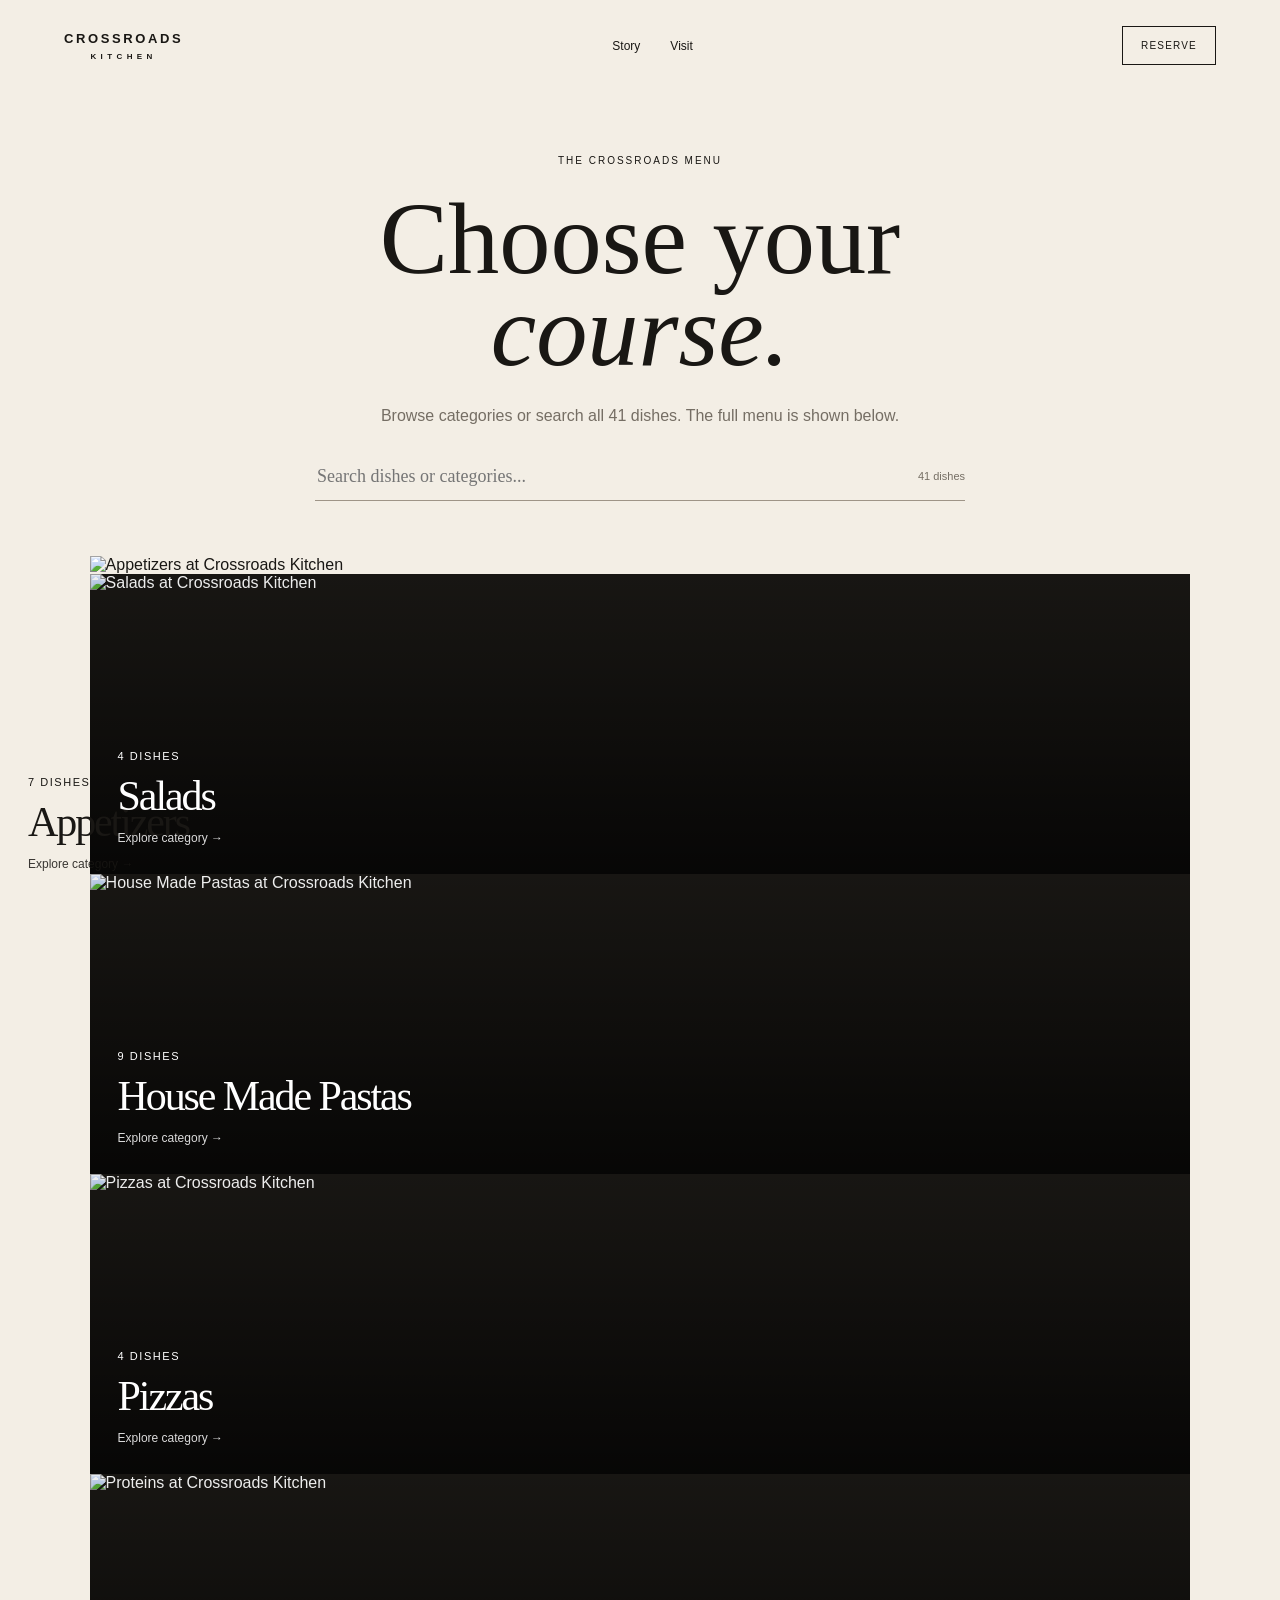
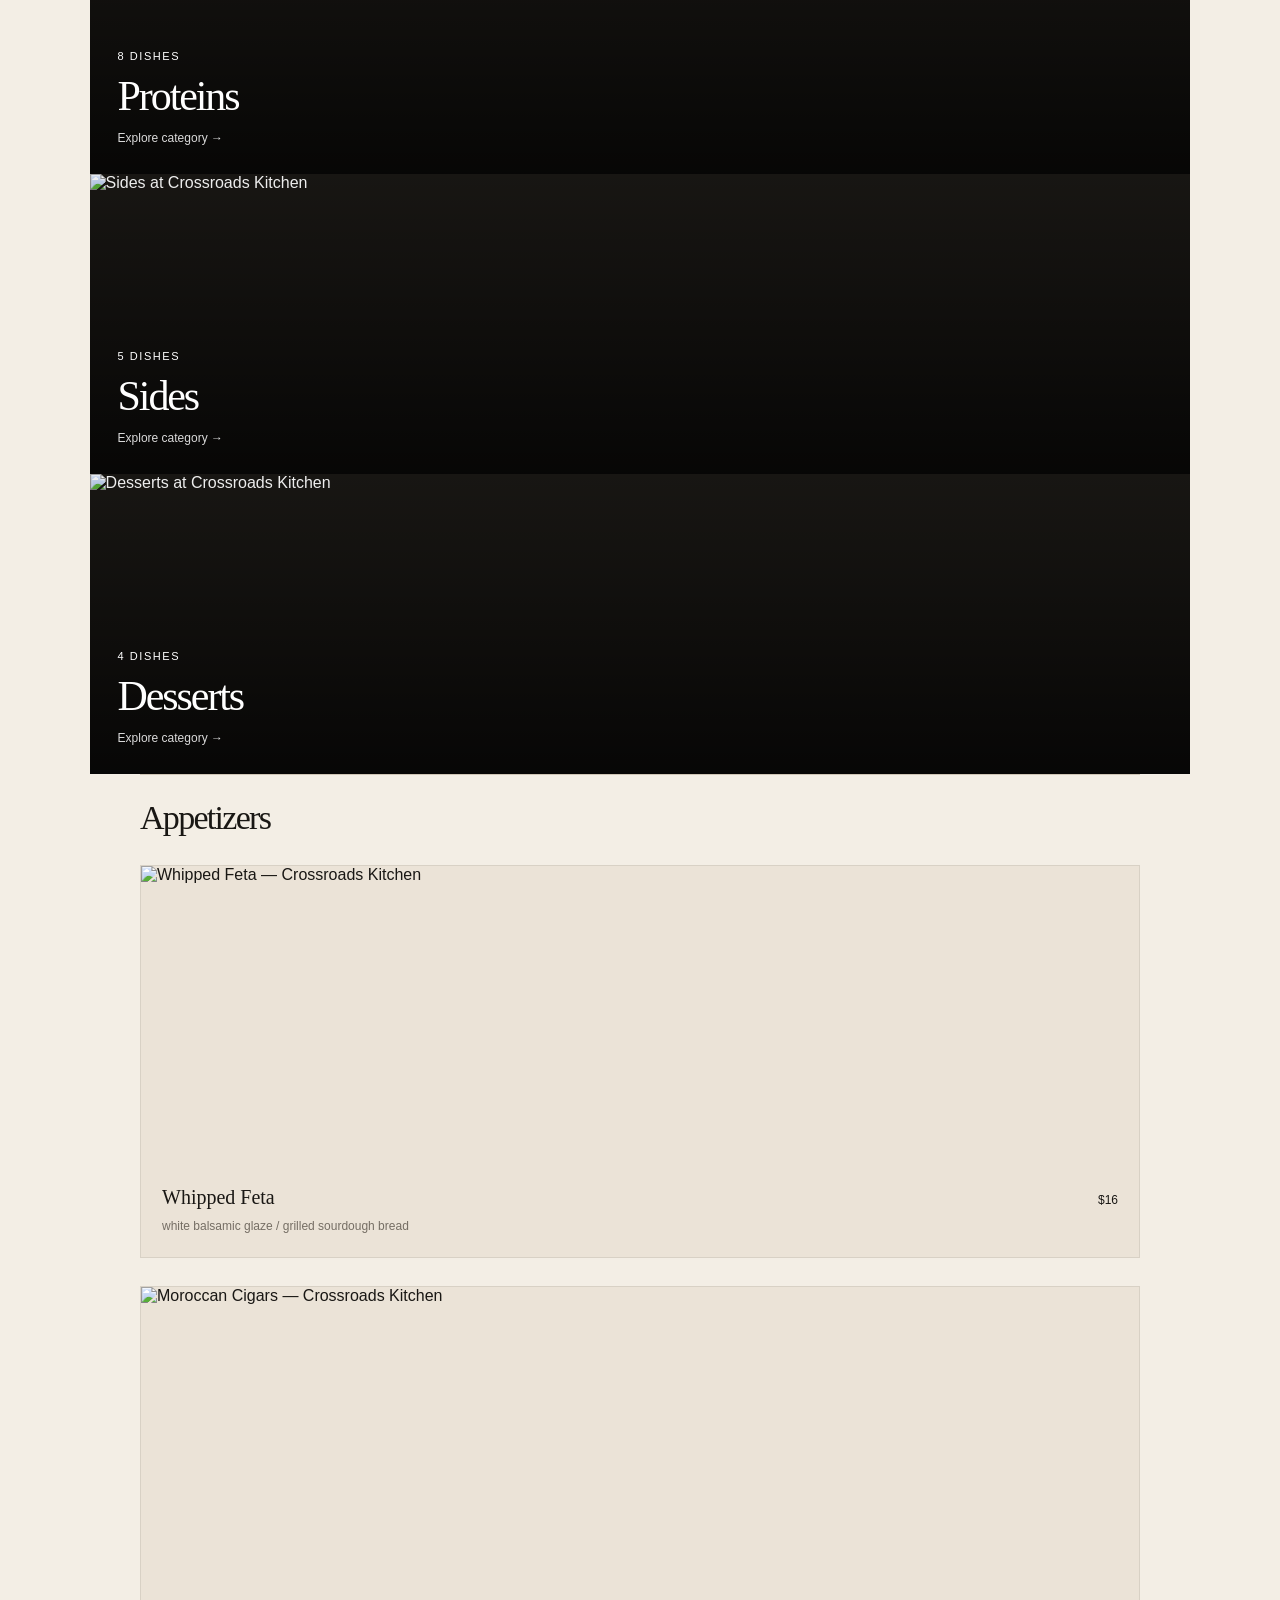
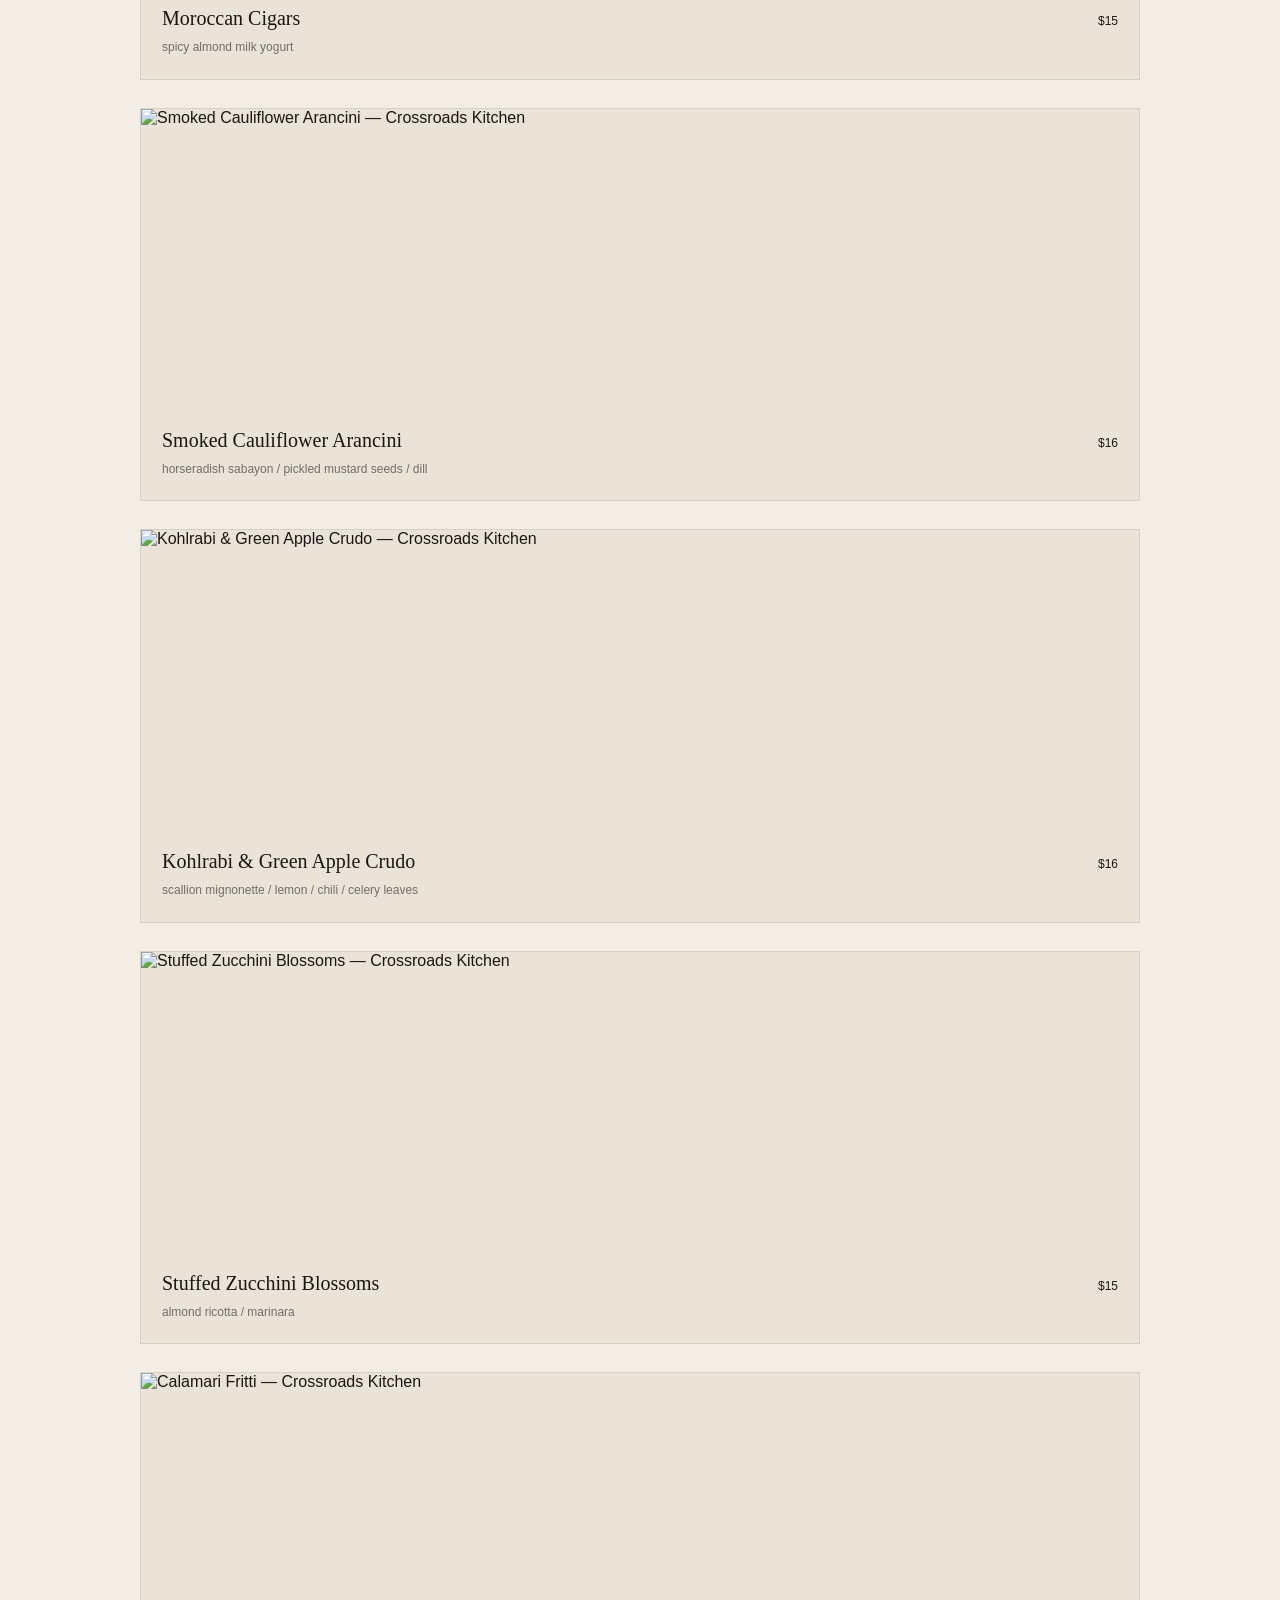
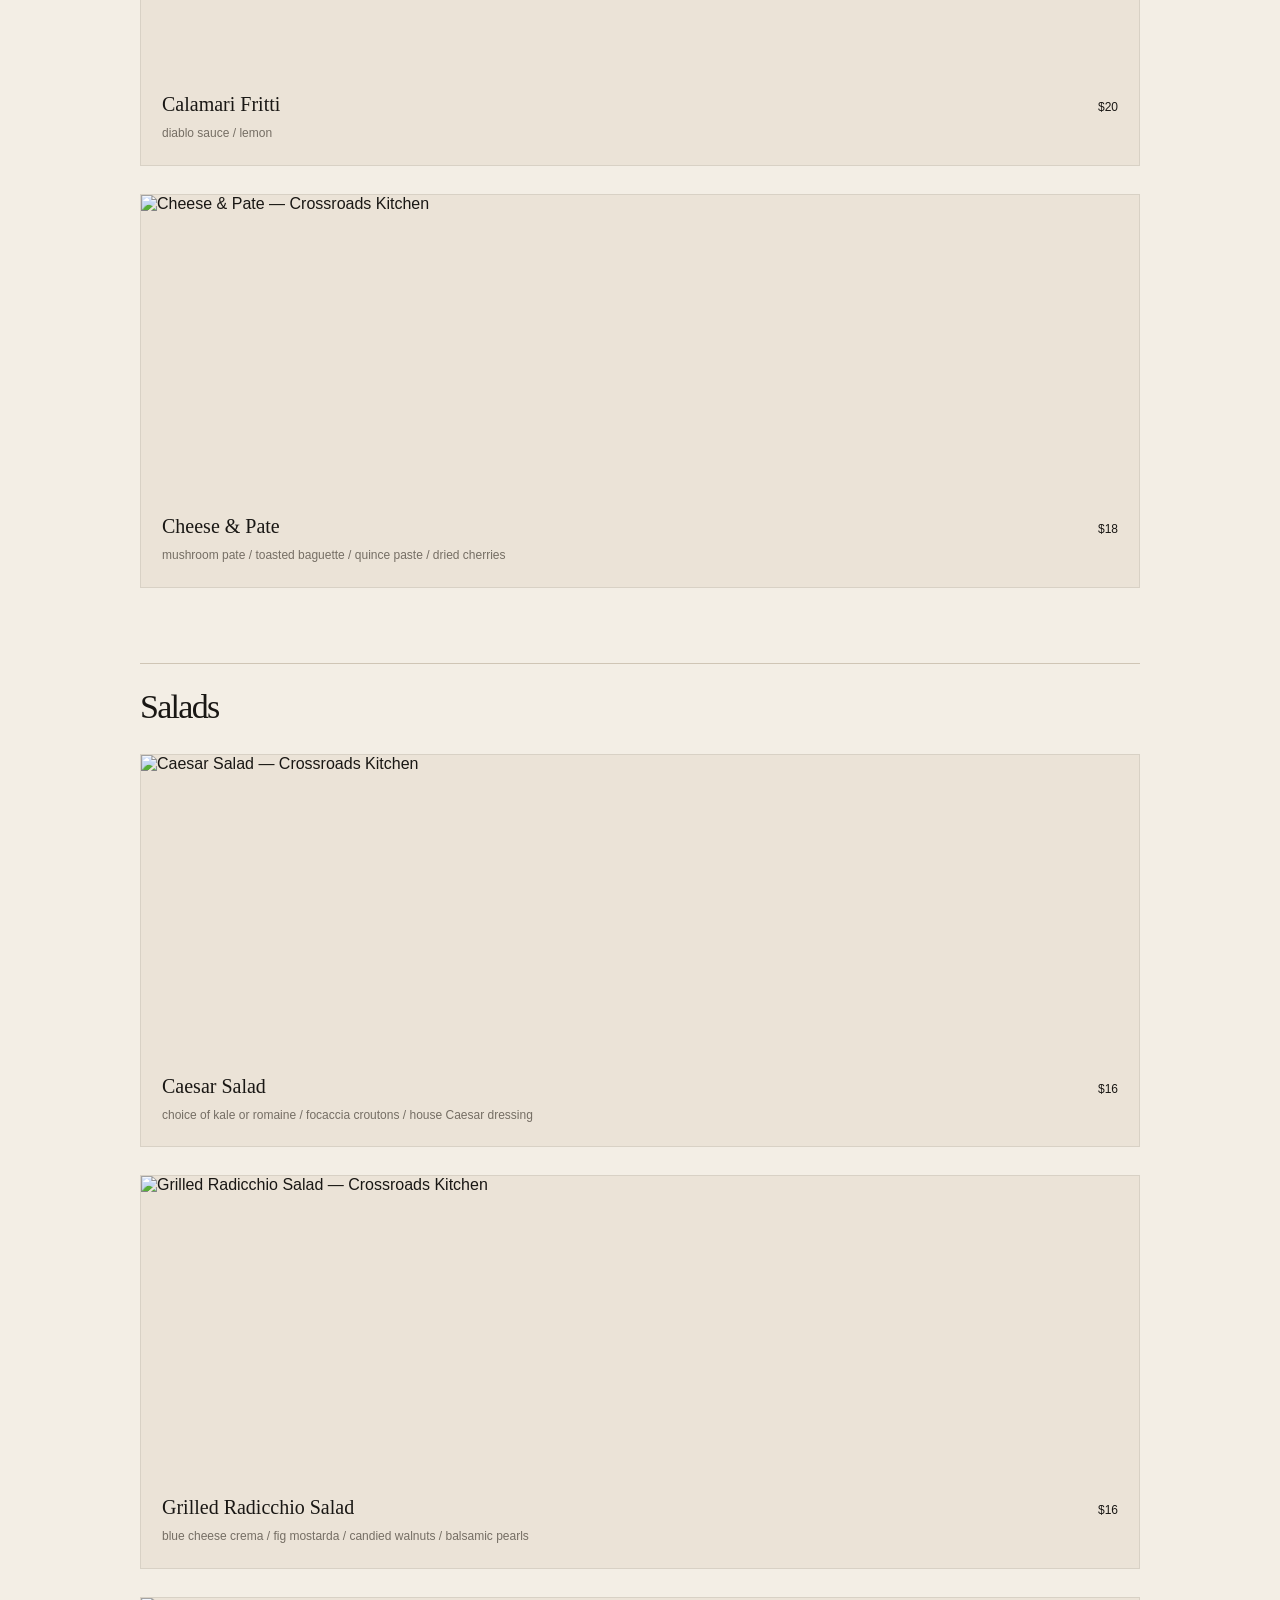
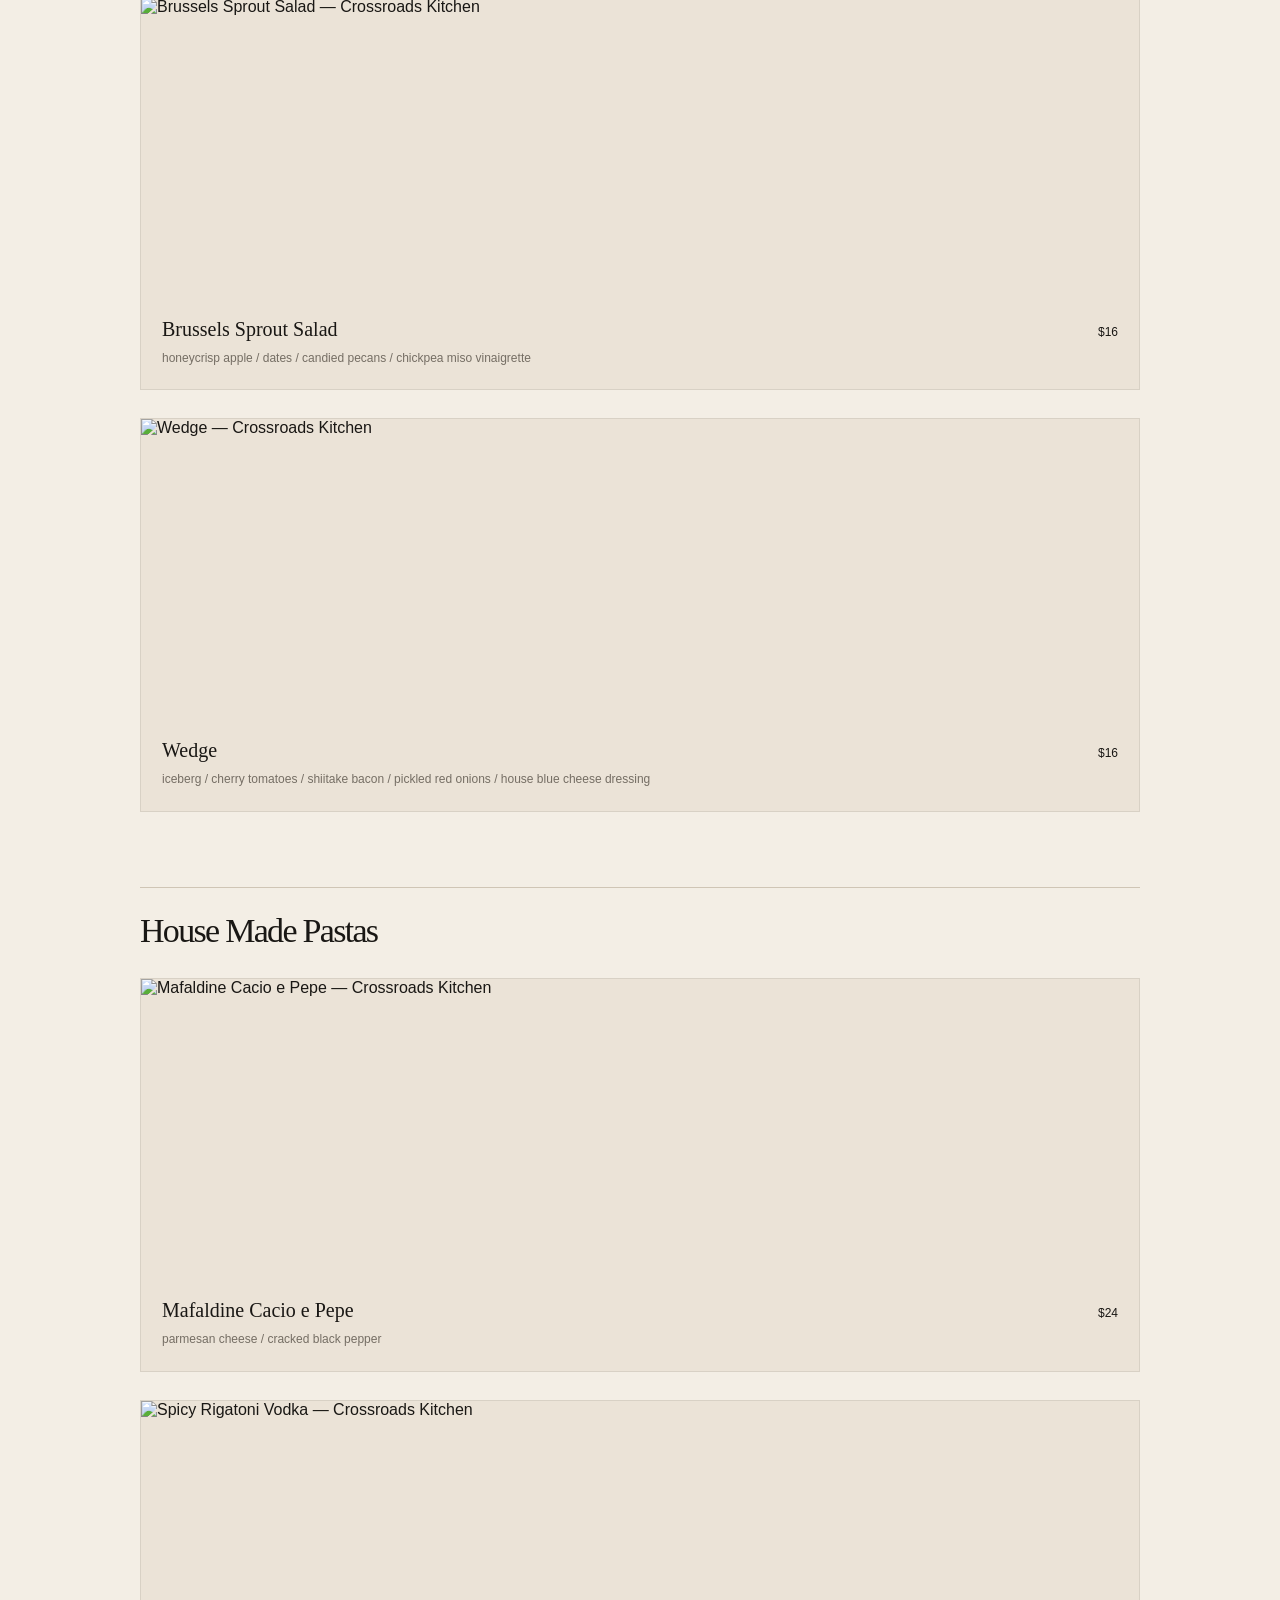
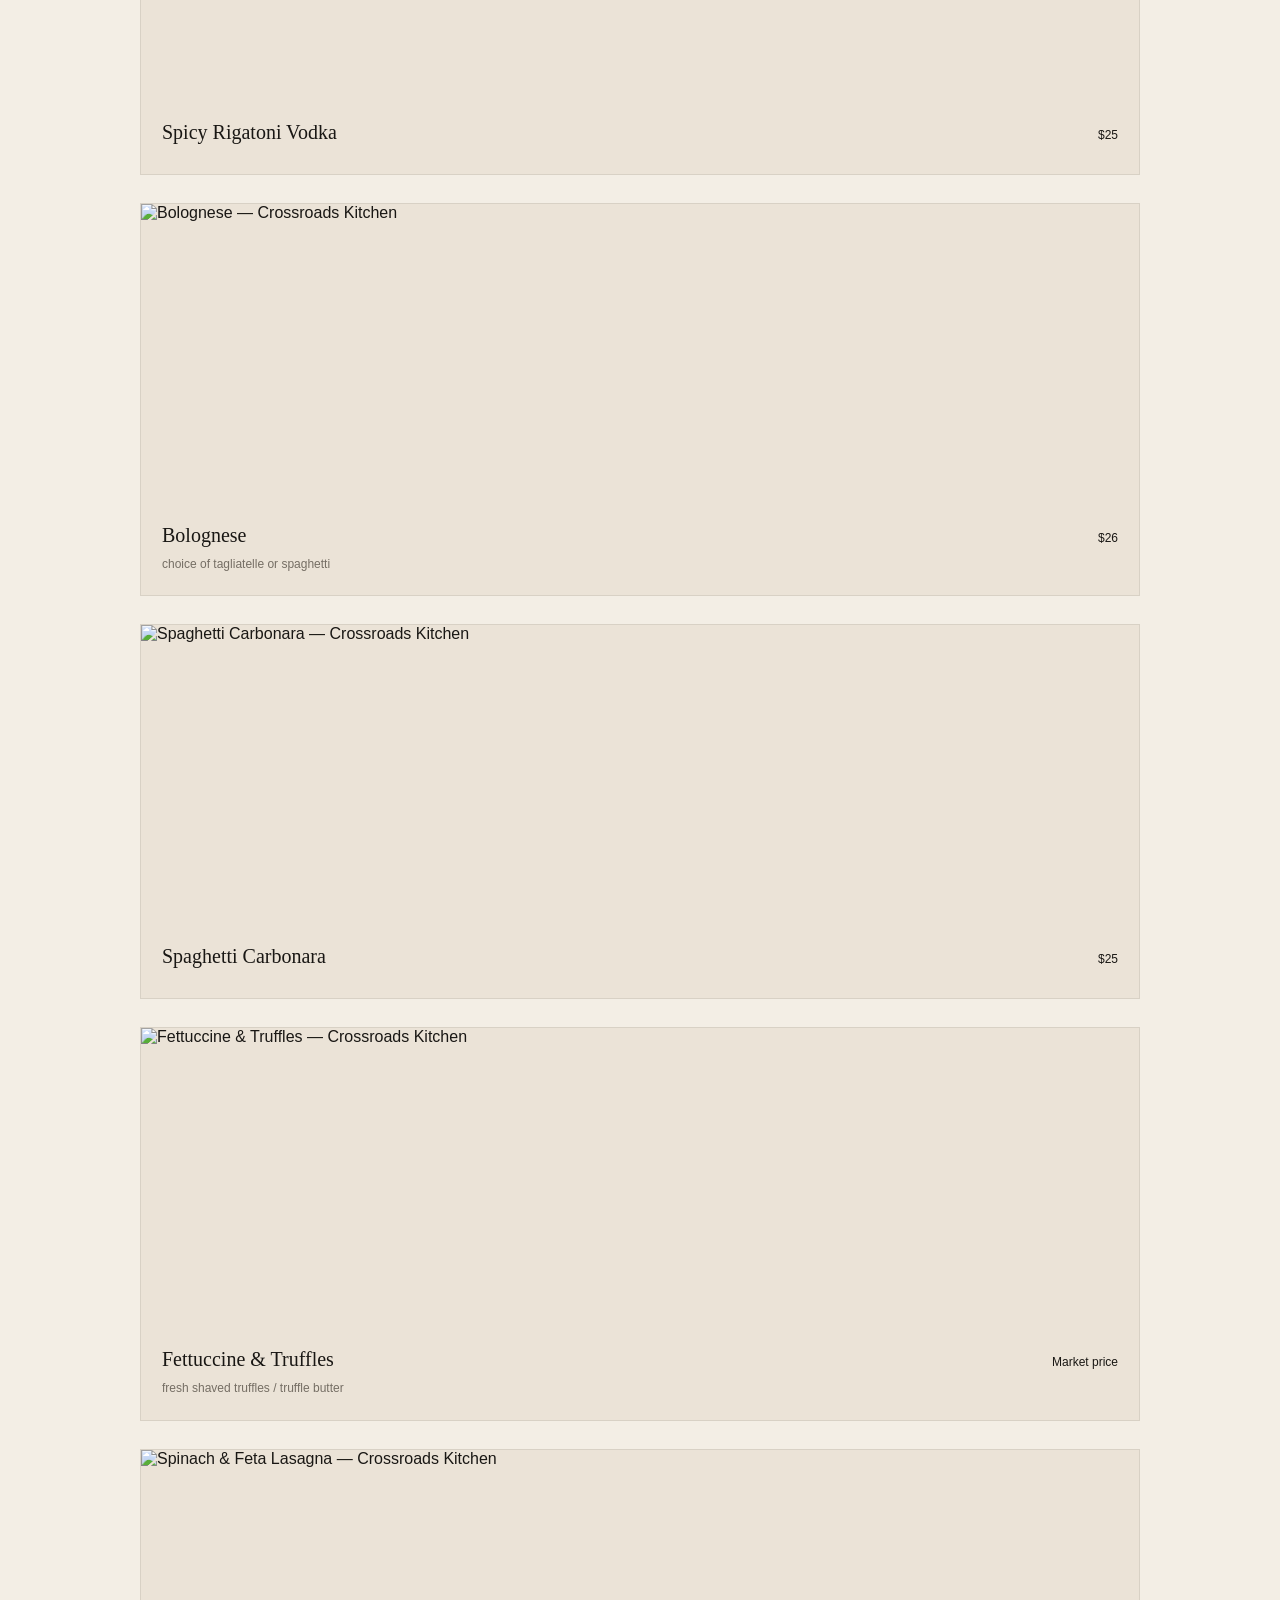
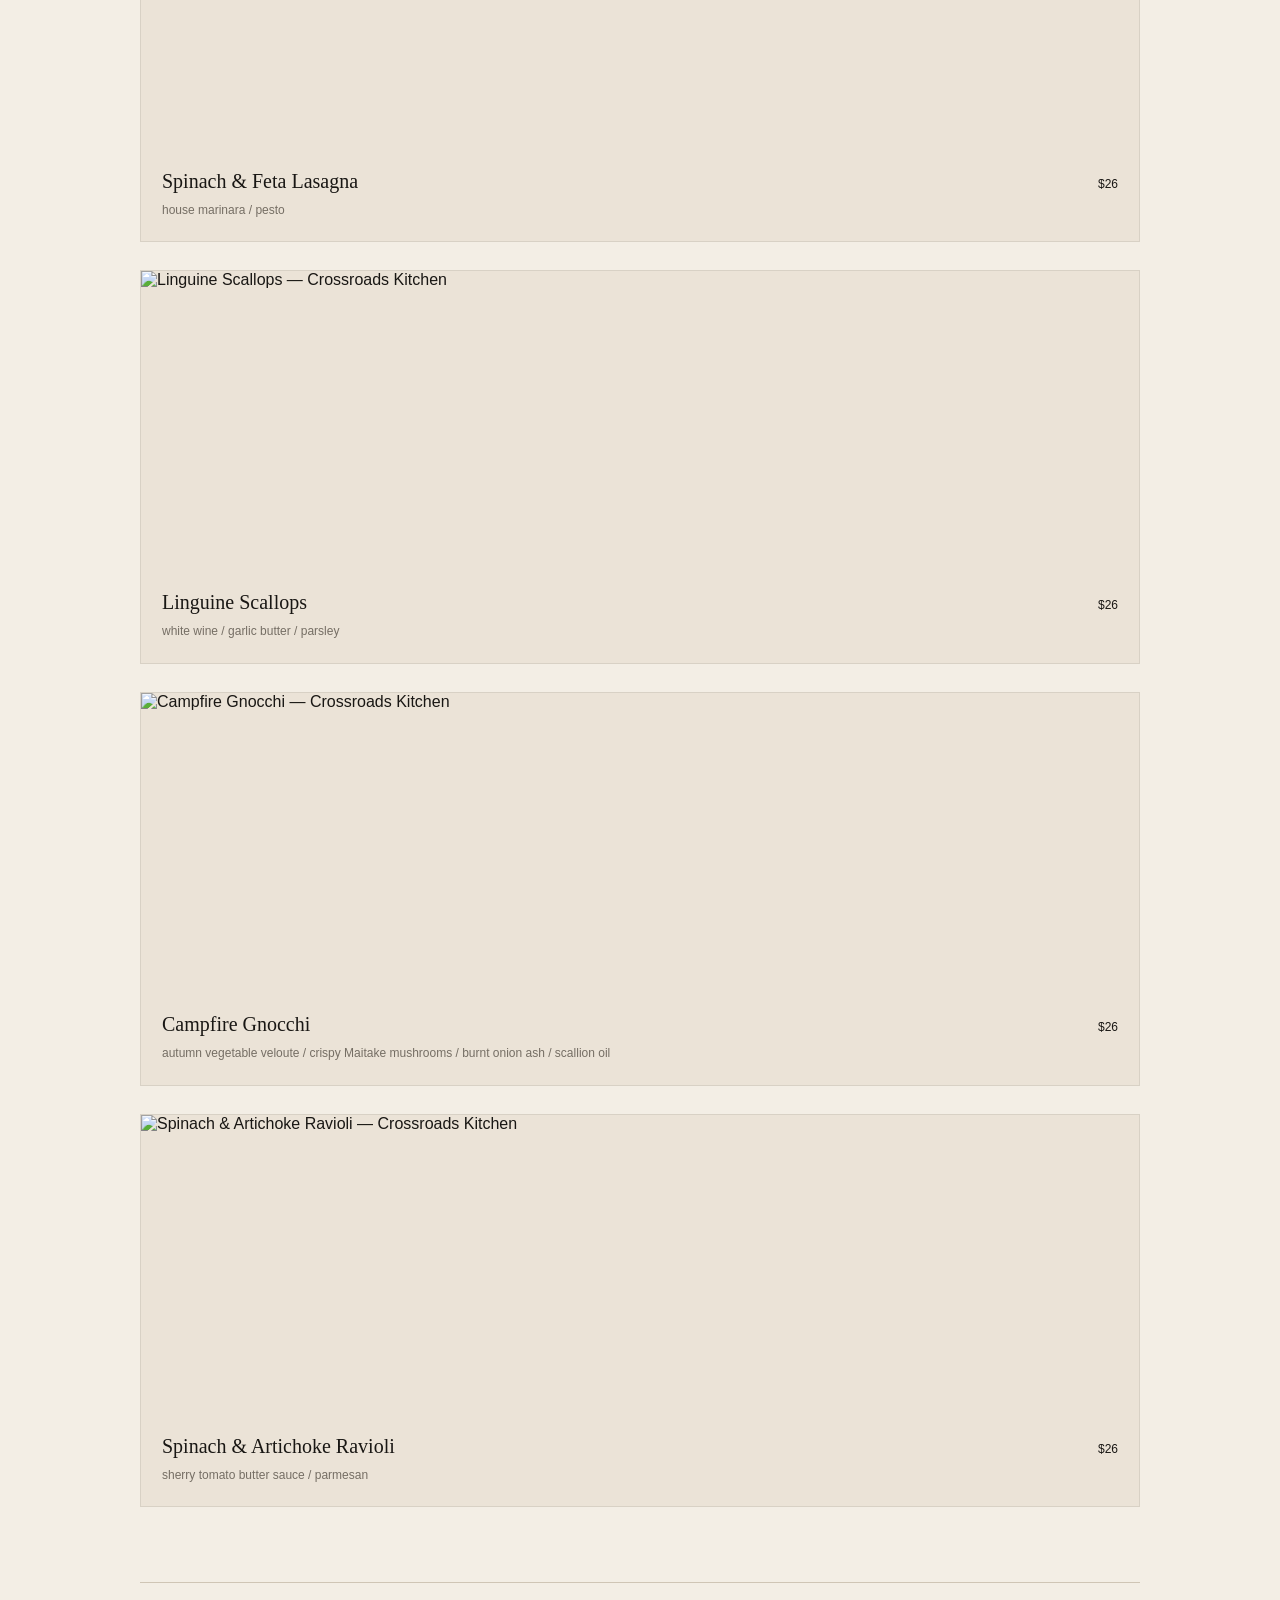
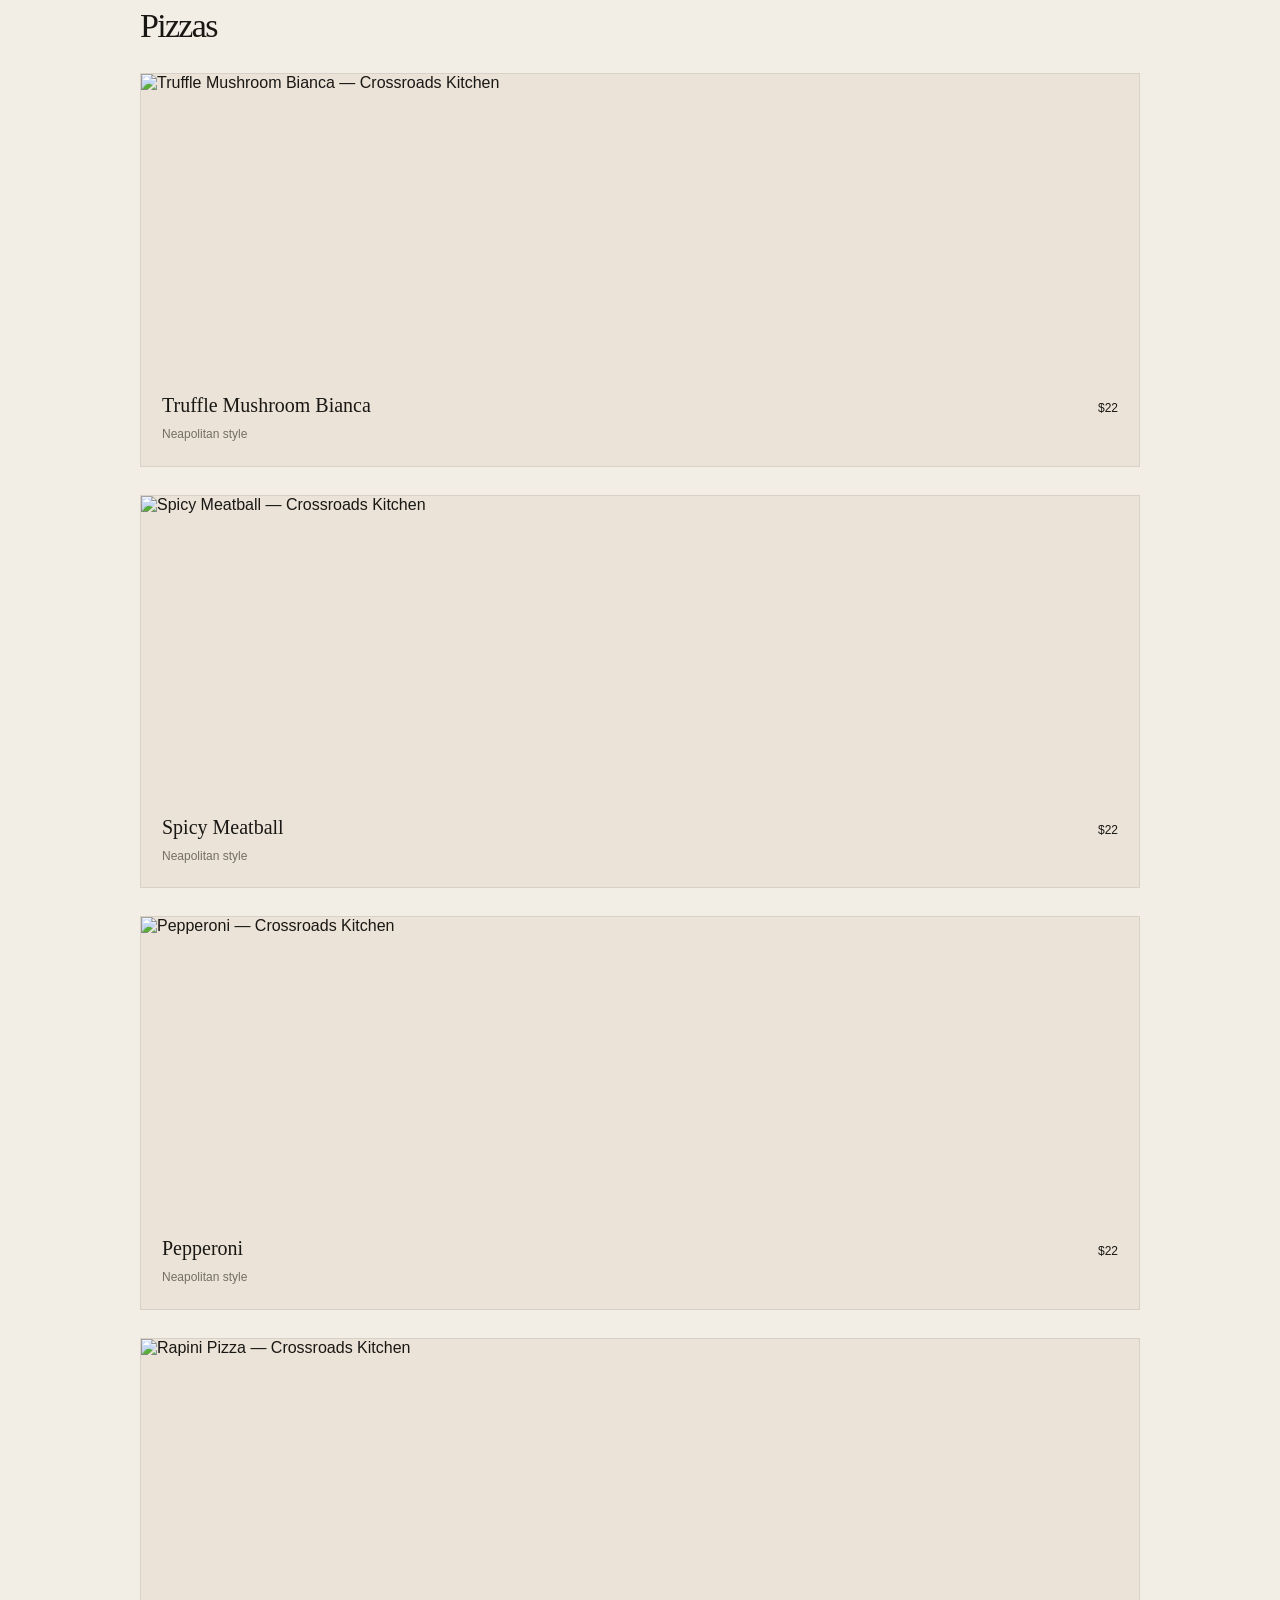
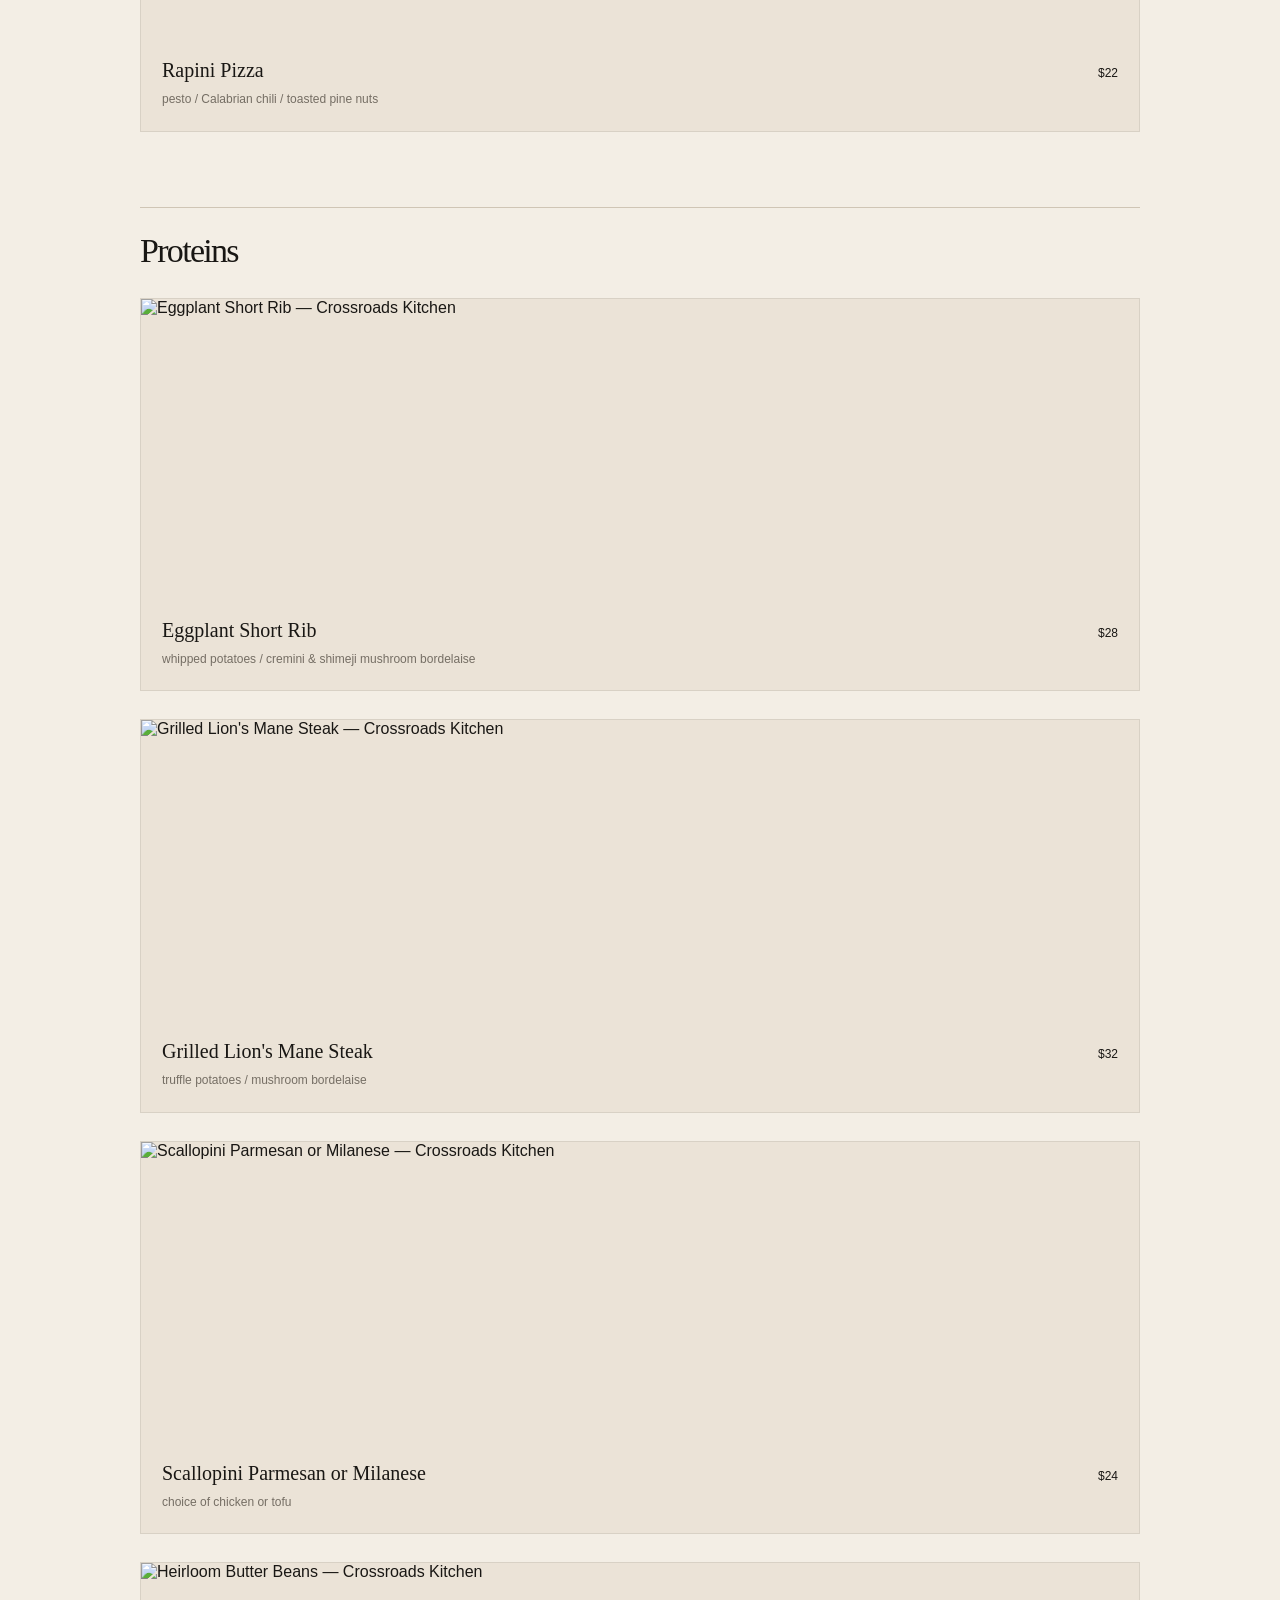
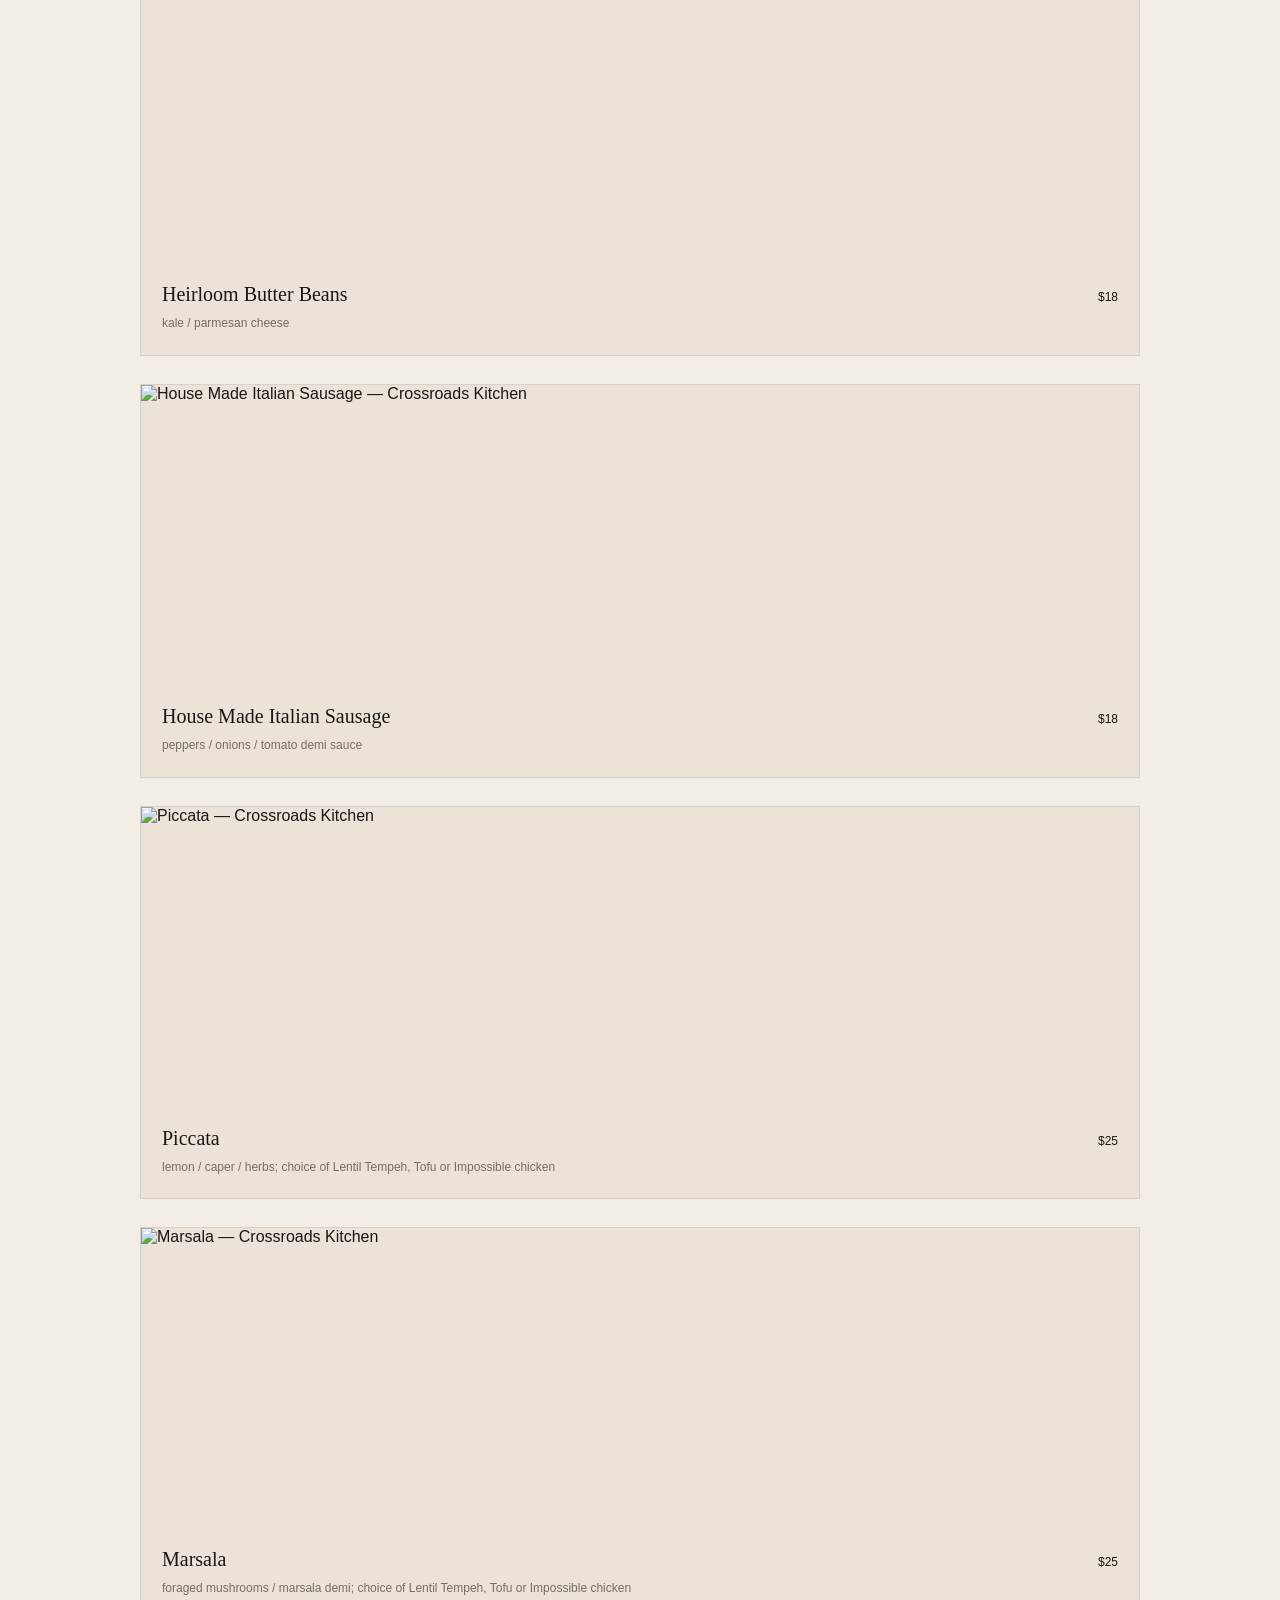
==== commit ab6c0adf: "Fix main menu to show all food items and search full menu" ====
--- a/menu.html
+++ b/menu.html
@@ -1 +1,7 @@
-<!doctype html><html lang="en"><head><meta charset="utf-8"><meta name="viewport" content="width=device-width,initial-scale=1"><title>Crossroads Kitchen — Menu</title><link rel="stylesheet" href="style.css"><style>.menu-page{padding:150px 7vw 100px}.menu-page header{color:#191714}.menu-page .intro{text-align:center;max-width:900px;margin:0 auto 55px}.menu-page h1{font:500 clamp(55px,8vw,105px) Georgia,serif;line-height:.9;margin:25px 0}.menu-page .intro p{color:#756e64;line-height:1.7}.menu-search{max-width:650px;margin:35px auto 0;display:flex;align-items:center;gap:15px;border-bottom:1px solid #9e9487;padding-bottom:12px}.menu-search input{flex:1;border:0;outline:0;background:transparent;font:18px Georgia,serif;color:#191714}.menu-search span{font:11px Arial;color:#756e64;white-space:nowrap}.category-grid{display:grid;grid-template-columns:repeat(2,minmax(0,1fr));gap:24px;max-width:1200px;margin:0 auto}.category-card{position:relative;display:block;min-height:390px;overflow:hidden;color:#fff;text-decoration:none;background:#191714}.category-card img{position:absolute;inset:0;width:100%;height:100%;object-fit:cover;transition:transform .7s ease}.category-card:after{content:"";position:absolute;inset:0;background:linear-gradient(180deg,rgba(0,0,0,.05),rgba(0,0,0,.72))}.category-card:hover img{transform:scale(1.05)}.category-info{position:absolute;z-index:2;left:28px;right:28px;bottom:28px}.category-info small{font:11px Arial;letter-spacing:.14em;text-transform:uppercase}.category-info h2{font:500 42px Georgia,serif;margin:8px 0}.category-info span{font:12px Arial;opacity:.85}.menu-group{max-width:1000px;margin:0 auto;border-top:1px solid #cfc5b5;padding-top:24px}.menu-group h2{font:500 34px Georgia,serif;margin:0 0 28px}.dish-card{margin:0 0 28px;background:#ebe3d7;border:1px solid rgba(117,110,100,.16);overflow:hidden;transition:transform .35s ease,box-shadow .35s ease}.dish-card img{display:block;width:100%;height:300px;object-fit:cover;transition:transform .6s ease}.dish-card:hover{transform:translateY(-5px);box-shadow:0 18px 45px rgba(35,27,19,.12)}.dish-card:hover img{transform:scale(1.035)}.dish-info{padding:20px 21px 22px}.dish-info strong{font:500 20px Georgia,serif;display:flex;justify-content:space-between;align-items:baseline;gap:18px}.dish-info em{font:normal 12px Arial;white-space:nowrap}.dish-info p{margin:8px 0 0;color:#756e64;font-size:12px;line-height:1.55}.back-link{display:inline-block;margin-bottom:35px;color:#756e64;text-decoration:none;font:12px Arial;letter-spacing:.08em;text-transform:uppercase}.notes{margin:80px auto 0;max-width:1000px;padding:35px;border:1px solid #cfc5b5;color:#756e64;font-size:12px;line-height:1.7}@media(max-width:750px){.menu-page{padding:120px 6vw 70px}.category-grid{grid-template-columns:1fr}.category-card{min-height:300px}.category-info h2{font-size:34px}.dish-card img{height:220px}.dish-info{padding:18px}}</style></head><body><div class="menu-page"><header><a class="logo" href="index.html">CROSSROADS<small>KITCHEN</small></a><nav><a href="index.html#story">Story</a><a href="index.html#visit">Visit</a></nav><a class="reserve" href="https://www.opentable.com/r/crossroads-kitchen-melrose-los-angeles">Reserve</a></header><div class="intro"><small>THE CROSSROADS MENU</small><h1>Choose your<br><i>course.</i></h1><p>Browse by category, then search within any section for the dish you want.</p><div class="menu-search"><input id="menuSearch" type="search" placeholder="Search dishes or categories..." aria-label="Search dishes or categories"><span id="menuCount">41 dishes</span></div></div><div class="category-grid"><a class="category-card" href="appetizers.html" data-search="Appetizers Whipped Feta , Moroccan Cigars , Smoked Cauliflower Arancini , Kohlrabi & Green Apple Crudo , Stuffed Zucchini Blossoms , Calamari Fritti , Cheese & Pate "><img src="https://resizer.otstatic.com/v2/photos/xlarge/2/79112621.jpg" alt="Appetizers at Crossroads Kitchen" loading="lazy"><div class="category-info"><small>7 dishes</small><h2>Appetizers</h2><span>Explore category →</span></div></a><a class="category-card" href="salads.html" data-search="Salads Caesar Salad , Grilled Radicchio Salad , Brussels Sprout Salad , Wedge "><img src="https://resizer.otstatic.com/v2/photos/xlarge/2/79112621.jpg" alt="Salads at Crossroads Kitchen" loading="lazy"><div class="category-info"><small>4 dishes</small><h2>Salads</h2><span>Explore category →</span></div></a><a class="category-card" href="pastas.html" data-search="Pastas Mafaldine Cacio e Pepe , Spicy Rigatoni Vodka , Bolognese , Spaghetti Carbonara , Fettuccine & Truffles , Spinach & Feta Lasagna , Linguine Scallops , Campfire Gnocchi , Spinach & Artichoke Ravioli "><img src="https://goldbelly.imgix.net/uploads/showcase_media_asset/image/229317/Crossroads-Spicy-Rigatoni-2.jpg?ar=1%3A1&auto=format&fit=crop&ixlib=react-9.10.0&w=1600" alt="House Made Pastas at Crossroads Kitchen" loading="lazy"><div class="category-info"><small>9 dishes</small><h2>House Made Pastas</h2><span>Explore category →</span></div></a><a class="category-card" href="pizzas.html" data-search="Pizzas Truffle Mushroom Bianca , Spicy Meatball , Pepperoni , Rapini Pizza "><img src="https://vegnews.com/media/W1siZiIsIjI0NTM2L0pha29iTGF5bWFuLjEyMjAuQ3Jvc3Nyb2Fkcy5KYWtvYkxheW1hbi5qcGciXSxbInAiLCJ0aHVtYiIsIjE2MDB4OTQ2Iix7ImZvcm1hdCI6ImpwZyJ9XSxbInAiLCJvcHRpbWl6ZSJd/JakobLayman.1220.Crossroads_003.jpg?sha=c92c6731f0ed3732" alt="Pizzas at Crossroads Kitchen" loading="lazy"><div class="category-info"><small>4 dishes</small><h2>Pizzas</h2><span>Explore category →</span></div></a><a class="category-card" href="proteins.html" data-search="Proteins Eggplant Short Rib , Grilled Lion's Mane Steak , Scallopini Parmesan or Milanese , Heirloom Butter Beans , House Made Italian Sausage , Piccata , Marsala , Cacciatore "><img src="https://vegnews.com/media/W1siZiIsIjUwNDExL0Nyb3Nzcm9hZHMtS2l0Y2hlbi1MaW9ucy1NYW5lLVN0ZWFrLWFuZC1UcnVmZmxlLVBvdGF0b2VzLmpwZyJdLFsicCIsInRodW1iIiwiMTM2MHgiLHsiZm9ybWF0IjpudWxsfV0sWyJwIiwib3B0aW1pemUiXV0/Crossroads-Kitchen-Lions-Mane-Steak-and-Truffle-Potatoes.jpg?sha=640622b0c5b4a472" alt="Proteins at Crossroads Kitchen" loading="lazy"><div class="category-info"><small>8 dishes</small><h2>Proteins</h2><span>Explore category →</span></div></a><a class="category-card" href="sides.html" data-search="Sides Baby Brussels Sprouts , Porcini & Chestnut Barley Risotto , Roasted Sweet Potato Wedges , Lentil & Farro Stuffed Artichoke , Truffle Potatoes "><img src="https://vegnews.com/media/W1siZiIsIjUwNDExL0Nyb3Nzcm9hZHMtS2l0Y2hlbi1MaW9ucy1NYW5lLVN0ZWFrLWFuZC1UcnVmZmxlLVBvdGF0b2VzLmpwZyJdLFsicCIsInRodW1iIiwiMTM2MHgiLHsiZm9ybWF0IjpudWxsfV0sWyJwIiwib3B0aW1pemUiXV0/Crossroads-Kitchen-Lions-Mane-Steak-and-Truffle-Potatoes.jpg?sha=640622b0c5b4a472" alt="Sides at Crossroads Kitchen" loading="lazy"><div class="category-info"><small>5 dishes</small><h2>Sides</h2><span>Explore category →</span></div></a><a class="category-card" href="desserts.html" data-search="Desserts Sorbet of the Day , Brownie Sundae , Banana Pudding , Chocolate Cake "><img src="https://mms.businesswire.com/media/20220309005144/en/1383654/5/CrossroadsxSupplant_004.jpg?download=1" alt="Desserts at Crossroads Kitchen" loading="lazy"><div class="category-info"><small>4 dishes</small><h2>Desserts</h2><span>Explore category →</span></div></a></div><div class="notes">Menu is seasonal and subject to change. A 3% service charge supports BOH house staff. Parties of 8 or more guests have a 20% automatic gratuity. Nuts, wheat and soy are used in various menu items.</div></div><script>(()=>{const i=document.getElementById('menuSearch'),c=document.getElementById('menuCount'),cards=[...document.querySelectorAll('.category-card')];i.addEventListener('input',()=>{const q=i.value.trim().toLowerCase();let n=0;cards.forEach(x=>{const ok=x.dataset.search.toLowerCase().includes(q);x.style.display=ok?'':'none';if(ok)n++});c.textContent=q?n+' categor'+(n===1?'y':'ies'):'41 dishes'})})();</script></body></html>+<!doctype html><html lang="en"><head><meta charset="utf-8"><meta name="viewport" content="width=device-width,initial-scale=1"><title>Crossroads Kitchen — Menu</title><link rel="stylesheet" href="style.css"><style>.menu-page{padding:150px 7vw 100px}.menu-page header{color:#191714}.menu-page .intro{text-align:center;max-width:900px;margin:0 auto 55px}.menu-page h1{font:500 clamp(55px,8vw,105px) Georgia,serif;line-height:.9;margin:25px 0}.menu-page .intro p{color:#756e64;line-height:1.7}.menu-search{max-width:650px;margin:35px auto 0;display:flex;align-items:center;gap:15px;border-bottom:1px solid #9e9487;padding-bottom:12px}.menu-search input{flex:1;border:0;outline:0;background:transparent;font:18px Georgia,serif;color:#191714}.menu-search span{font:11px Arial;color:#756e64;white-space:nowrap}.category-grid{display:grid;grid-template-columns:repeat(2,minmax(0,1fr));gap:24px;max-width:1200px;margin:0 auto 90px}.category-card{position:relative;display:block;min-height:300px;overflow:hidden;color:#fff;text-decoration:none;background:#191714}.category-card img{position:absolute;inset:0;width:100%;height:100%;object-fit:cover;transition:transform .7s ease}.category-card:after{content:"";position:absolute;inset:0;background:linear-gradient(180deg,rgba(0,0,0,.05),rgba(0,0,0,.72))}.category-card:hover img{transform:scale(1.05)}.category-info{position:absolute;z-index:2;left:28px;right:28px;bottom:28px}.category-info small{font:11px Arial;letter-spacing:.14em;text-transform:uppercase}.category-info h2{font:500 42px Georgia,serif;margin:8px 0}.category-info span{font:12px Arial;opacity:.85}.menu-group{max-width:1000px;margin:0 auto 75px;border-top:1px solid #cfc5b5;padding-top:24px}.menu-group h2{font:500 34px Georgia,serif;margin:0 0 28px}.dish-card{margin:0 0 28px;background:#ebe3d7;border:1px solid rgba(117,110,100,.16);overflow:hidden;transition:transform .35s ease,box-shadow .35s ease}.dish-card img{display:block;width:100%;height:300px;object-fit:cover;transition:transform .6s ease}.dish-card:hover{transform:translateY(-5px);box-shadow:0 18px 45px rgba(35,27,19,.12)}.dish-card:hover img{transform:scale(1.035)}.dish-info{padding:20px 21px 22px}.dish-info strong{font:500 20px Georgia,serif;display:flex;justify-content:space-between;align-items:baseline;gap:18px}.dish-info em{font:normal 12px Arial;white-space:nowrap}.dish-info p{margin:8px 0 0;color:#756e64;font-size:12px;line-height:1.55}.notes{margin:80px auto 0;max-width:1000px;padding:35px;border:1px solid #cfc5b5;color:#756e64;font-size:12px;line-height:1.7}.search-empty{display:none;text-align:center;padding:50px;color:#756e64}@media(max-width:750px){.menu-page{padding:120px 6vw 70px}.category-grid{grid-template-columns:1fr;margin-bottom:65px}.category-card{min-height:260px}.category-info h2{font-size:34px}.dish-card img{height:220px}.dish-info{padding:18px}}</style></head><body><div class="menu-page"><header><a class="logo" href="index.html">CROSSROADS<small>KITCHEN</small></a><nav><a href="index.html#story">Story</a><a href="index.html#visit">Visit</a></nav><a class="reserve" href="https://www.opentable.com/r/crossroads-kitchen-melrose-los-angeles">Reserve</a></header><div class="intro"><small>THE CROSSROADS MENU</small><h1>Choose your<br><i>course.</i></h1><p>Browse categories or search all 41 dishes. The full menu is shown below.</p><div class="menu-search"><input id="menuSearch" type="search" placeholder="Search dishes or categories..." aria-label="Search dishes or categories"><span id="menuCount">41 dishes</span></div></div><div class="category-grid><a class="category-card" href="appetizers.html" data-search="Appetizers Whipped Feta , Moroccan Cigars , Smoked Cauliflower Arancini , Kohlrabi & Green Apple Crudo , Stuffed Zucchini Blossoms , Calamari Fritti , Cheese & Pate "><img src="https://resizer.otstatic.com/v2/photos/xlarge/2/79112621.jpg" alt="Appetizers at Crossroads Kitchen" loading="lazy"><div class="category-info"><small>7 dishes</small><h2>Appetizers</h2><span>Explore category →</span></div></a><a class="category-card" href="salads.html" data-search="Salads Caesar Salad , Grilled Radicchio Salad , Brussels Sprout Salad , Wedge "><img src="https://resizer.otstatic.com/v2/photos/xlarge/2/79112621.jpg" alt="Salads at Crossroads Kitchen" loading="lazy"><div class="category-info"><small>4 dishes</small><h2>Salads</h2><span>Explore category →</span></div></a><a class="category-card" href="pastas.html" data-search="Pastas Mafaldine Cacio e Pepe , Spicy Rigatoni Vodka , Bolognese , Spaghetti Carbonara , Fettuccine & Truffles , Spinach & Feta Lasagna , Linguine Scallops , Campfire Gnocchi , Spinach & Artichoke Ravioli "><img src="https://goldbelly.imgix.net/uploads/showcase_media_asset/image/229317/Crossroads-Spicy-Rigatoni-2.jpg?ar=1%3A1&auto=format&fit=crop&ixlib=react-9.10.0&w=1600" alt="House Made Pastas at Crossroads Kitchen" loading="lazy"><div class="category-info"><small>9 dishes</small><h2>House Made Pastas</h2><span>Explore category →</span></div></a><a class="category-card" href="pizzas.html" data-search="Pizzas Truffle Mushroom Bianca , Spicy Meatball , Pepperoni , Rapini Pizza "><img src="https://vegnews.com/media/W1siZiIsIjI0NTM2L0pha29iTGF5bWFuLjEyMjAuQ3Jvc3Nyb2Fkcy5KYWtvYkxheW1hbi5qcGciXSxbInAiLCJ0aHVtYiIsIjE2MDB4OTQ2Iix7ImZvcm1hdCI6ImpwZyJ9XSxbInAiLCJvcHRpbWl6ZSJd/JakobLayman.1220.Crossroads_003.jpg?sha=c92c6731f0ed3732" alt="Pizzas at Crossroads Kitchen" loading="lazy"><div class="category-info"><small>4 dishes</small><h2>Pizzas</h2><span>Explore category →</span></div></a><a class="category-card" href="proteins.html" data-search="Proteins Eggplant Short Rib , Grilled Lion's Mane Steak , Scallopini Parmesan or Milanese , Heirloom Butter Beans , House Made Italian Sausage , Piccata , Marsala , Cacciatore "><img src="https://vegnews.com/media/W1siZiIsIjUwNDExL0Nyb3Nzcm9hZHMtS2l0Y2hlbi1MaW9ucy1NYW5lLVN0ZWFrLWFuZC1UcnVmZmxlLVBvdGF0b2VzLmpwZyJdLFsicCIsInRodW1iIiwiMTM2MHgiLHsiZm9ybWF0IjpudWxsfV0sWyJwIiwib3B0aW1pemUiXV0/Crossroads-Kitchen-Lions-Mane-Steak-and-Truffle-Potatoes.jpg?sha=640622b0c5b4a472" alt="Proteins at Crossroads Kitchen" loading="lazy"><div class="category-info"><small>8 dishes</small><h2>Proteins</h2><span>Explore category →</span></div></a><a class="category-card" href="sides.html" data-search="Sides Baby Brussels Sprouts , Porcini & Chestnut Barley Risotto , Roasted Sweet Potato Wedges , Lentil & Farro Stuffed Artichoke , Truffle Potatoes "><img src="https://vegnews.com/media/W1siZiIsIjUwNDExL0Nyb3Nzcm9hZHMtS2l0Y2hlbi1MaW9ucy1NYW5lLVN0ZWFrLWFuZC1UcnVmZmxlLVBvdGF0b2VzLmpwZyJdLFsicCIsInRodW1iIiwiMTM2MHgiLHsiZm9ybWF0IjpudWxsfV0sWyJwIiwib3B0aW1pemUiXV0/Crossroads-Kitchen-Lions-Mane-Steak-and-Truffle-Potatoes.jpg?sha=640622b0c5b4a472" alt="Sides at Crossroads Kitchen" loading="lazy"><div class="category-info"><small>5 dishes</small><h2>Sides</h2><span>Explore category →</span></div></a><a class="category-card" href="desserts.html" data-search="Desserts Sorbet of the Day , Brownie Sundae , Banana Pudding , Chocolate Cake "><img src="https://mms.businesswire.com/media/20220309005144/en/1383654/5/CrossroadsxSupplant_004.jpg?download=1" alt="Desserts at Crossroads Kitchen" loading="lazy"><div class="category-info"><small>4 dishes</small><h2>Desserts</h2><span>Explore category →</span></div></a></div><div id="foodResults"><section class="menu-group"><h2>Appetizers</h2><article class="dish-card"><img src="https://resizer.otstatic.com/v2/photos/xlarge/2/79112621.jpg" alt="Whipped Feta — Crossroads Kitchen" loading="lazy"><div class="dish-info"><strong>Whipped Feta <em>$16</em></strong><p>white balsamic glaze / grilled sourdough bread</p></div></article><article class="dish-card"><img src="https://resizer.otstatic.com/v2/photos/xlarge/2/79112621.jpg" alt="Moroccan Cigars — Crossroads Kitchen" loading="lazy"><div class="dish-info"><strong>Moroccan Cigars <em>$15</em></strong><p>spicy almond milk yogurt</p></div></article><article class="dish-card"><img src="https://resizer.otstatic.com/v2/photos/xlarge/2/79112621.jpg" alt="Smoked Cauliflower Arancini — Crossroads Kitchen" loading="lazy"><div class="dish-info"><strong>Smoked Cauliflower Arancini <em>$16</em></strong><p>horseradish sabayon / pickled mustard seeds / dill</p></div></article><article class="dish-card"><img src="https://resizer.otstatic.com/v2/photos/xlarge/2/79112621.jpg" alt="Kohlrabi & Green Apple Crudo — Crossroads Kitchen" loading="lazy"><div class="dish-info"><strong>Kohlrabi & Green Apple Crudo <em>$16</em></strong><p>scallion mignonette / lemon / chili / celery leaves</p></div></article><article class="dish-card"><img src="https://resizer.otstatic.com/v2/photos/xlarge/2/79112621.jpg" alt="Stuffed Zucchini Blossoms — Crossroads Kitchen" loading="lazy"><div class="dish-info"><strong>Stuffed Zucchini Blossoms <em>$15</em></strong><p>almond ricotta / marinara</p></div></article><article class="dish-card"><img src="https://resizer.otstatic.com/v2/photos/xlarge/2/79112621.jpg" alt="Calamari Fritti — Crossroads Kitchen" loading="lazy"><div class="dish-info"><strong>Calamari Fritti <em>$20</em></strong><p>diablo sauce / lemon</p></div></article><article class="dish-card"><img src="https://resizer.otstatic.com/v2/photos/xlarge/2/79112621.jpg" alt="Cheese & Pate — Crossroads Kitchen" loading="lazy"><div class="dish-info"><strong>Cheese & Pate <em>$18</em></strong><p>mushroom pate / toasted baguette / quince paste / dried cherries</p></div></article></section>
+<section class="menu-group"><h2>Salads</h2><article class="dish-card"><img src="https://resizer.otstatic.com/v2/photos/xlarge/2/79112621.jpg" alt="Caesar Salad — Crossroads Kitchen" loading="lazy"><div class="dish-info"><strong>Caesar Salad <em>$16</em></strong><p>choice of kale or romaine / focaccia croutons / house Caesar dressing</p></div></article><article class="dish-card"><img src="https://resizer.otstatic.com/v2/photos/xlarge/2/79112621.jpg" alt="Grilled Radicchio Salad — Crossroads Kitchen" loading="lazy"><div class="dish-info"><strong>Grilled Radicchio Salad <em>$16</em></strong><p>blue cheese crema / fig mostarda / candied walnuts / balsamic pearls</p></div></article><article class="dish-card"><img src="https://resizer.otstatic.com/v2/photos/xlarge/2/79112621.jpg" alt="Brussels Sprout Salad — Crossroads Kitchen" loading="lazy"><div class="dish-info"><strong>Brussels Sprout Salad <em>$16</em></strong><p>honeycrisp apple / dates / candied pecans / chickpea miso vinaigrette</p></div></article><article class="dish-card"><img src="https://resizer.otstatic.com/v2/photos/xlarge/2/79112621.jpg" alt="Wedge — Crossroads Kitchen" loading="lazy"><div class="dish-info"><strong>Wedge <em>$16</em></strong><p>iceberg / cherry tomatoes / shiitake bacon / pickled red onions / house blue cheese dressing</p></div></article></section>
+<section class="menu-group"><h2>House Made Pastas</h2><article class="dish-card"><img src="https://ca-times.brightspotcdn.com/dims4/default/599b3bc/2147483647/strip/true/crop/3424x2283%2B0%2B0/resize/1200x800%21/quality/75/?url=https%3A%2F%2Fcalifornia-times-brightspot.s3.amazonaws.com%2F5c%2Fa3%2Fc137e1e44b759cec5ce2de9bdd15%2Fla-photos-1staff-895744-fo-0105-vegan-restaurants-guide-crossroads-mrt-09.JPG" alt="Mafaldine Cacio e Pepe — Crossroads Kitchen" loading="lazy"><div class="dish-info"><strong>Mafaldine Cacio e Pepe <em>$24</em></strong><p>parmesan cheese / cracked black pepper</p></div></article><article class="dish-card"><img src="https://goldbelly.imgix.net/uploads/showcase_media_asset/image/229317/Crossroads-Spicy-Rigatoni-2.jpg?ar=1%3A1&auto=format&fit=crop&ixlib=react-9.10.0&w=1600" alt="Spicy Rigatoni Vodka — Crossroads Kitchen" loading="lazy"><div class="dish-info"><strong>Spicy Rigatoni Vodka <em>$25</em></strong><p></p></div></article><article class="dish-card"><img src="https://goldbelly.imgix.net/uploads/showcase_media_asset/image/229317/Crossroads-Spicy-Rigatoni-2.jpg?ar=1%3A1&auto=format&fit=crop&ixlib=react-9.10.0&w=1600" alt="Bolognese — Crossroads Kitchen" loading="lazy"><div class="dish-info"><strong>Bolognese <em>$26</em></strong><p>choice of tagliatelle or spaghetti</p></div></article><article class="dish-card"><img src="https://ca-times.brightspotcdn.com/dims4/default/599b3bc/2147483647/strip/true/crop/3424x2283%2B0%2B0/resize/1200x800%21/quality/75/?url=https%3A%2F%2Fcalifornia-times-brightspot.s3.amazonaws.com%2F5c%2Fa3%2Fc137e1e44b759cec5ce2de9bdd15%2Fla-photos-1staff-895744-fo-0105-vegan-restaurants-guide-crossroads-mrt-09.JPG" alt="Spaghetti Carbonara — Crossroads Kitchen" loading="lazy"><div class="dish-info"><strong>Spaghetti Carbonara <em>$25</em></strong><p></p></div></article><article class="dish-card"><img src="https://goldbelly.imgix.net/uploads/showcase_media_asset/image/229317/Crossroads-Spicy-Rigatoni-2.jpg?ar=1%3A1&auto=format&fit=crop&ixlib=react-9.10.0&w=1600" alt="Fettuccine & Truffles — Crossroads Kitchen" loading="lazy"><div class="dish-info"><strong>Fettuccine & Truffles <em>Market price</em></strong><p>fresh shaved truffles / truffle butter</p></div></article><article class="dish-card"><img src="https://goldbelly.imgix.net/uploads/showcase_media_asset/image/229317/Crossroads-Spicy-Rigatoni-2.jpg?ar=1%3A1&auto=format&fit=crop&ixlib=react-9.10.0&w=1600" alt="Spinach & Feta Lasagna — Crossroads Kitchen" loading="lazy"><div class="dish-info"><strong>Spinach & Feta Lasagna <em>$26</em></strong><p>house marinara / pesto</p></div></article><article class="dish-card"><img src="https://ca-times.brightspotcdn.com/dims4/default/599b3bc/2147483647/strip/true/crop/3424x2283%2B0%2B0/resize/1200x800%21/quality/75/?url=https%3A%2F%2Fcalifornia-times-brightspot.s3.amazonaws.com%2F5c%2Fa3%2Fc137e1e44b759cec5ce2de9bdd15%2Fla-photos-1staff-895744-fo-0105-vegan-restaurants-guide-crossroads-mrt-09.JPG" alt="Linguine Scallops — Crossroads Kitchen" loading="lazy"><div class="dish-info"><strong>Linguine Scallops <em>$26</em></strong><p>white wine / garlic butter / parsley</p></div></article><article class="dish-card"><img src="https://ca-times.brightspotcdn.com/dims4/default/599b3bc/2147483647/strip/true/crop/3424x2283%2B0%2B0/resize/1200x800%21/quality/75/?url=https%3A%2F%2Fcalifornia-times-brightspot.s3.amazonaws.com%2F5c%2Fa3%2Fc137e1e44b759cec5ce2de9bdd15%2Fla-photos-1staff-895744-fo-0105-vegan-restaurants-guide-crossroads-mrt-09.JPG" alt="Campfire Gnocchi — Crossroads Kitchen" loading="lazy"><div class="dish-info"><strong>Campfire Gnocchi <em>$26</em></strong><p>autumn vegetable veloute / crispy Maitake mushrooms / burnt onion ash / scallion oil</p></div></article><article class="dish-card"><img src="https://ca-times.brightspotcdn.com/dims4/default/599b3bc/2147483647/strip/true/crop/3424x2283%2B0%2B0/resize/1200x800%21/quality/75/?url=https%3A%2F%2Fcalifornia-times-brightspot.s3.amazonaws.com%2F5c%2Fa3%2Fc137e1e44b759cec5ce2de9bdd15%2Fla-photos-1staff-895744-fo-0105-vegan-restaurants-guide-crossroads-mrt-09.JPG" alt="Spinach & Artichoke Ravioli — Crossroads Kitchen" loading="lazy"><div class="dish-info"><strong>Spinach & Artichoke Ravioli <em>$26</em></strong><p>sherry tomato butter sauce / parmesan</p></div></article></section>
+<section class="menu-group"><h2>Pizzas</h2><article class="dish-card"><img src="https://vegnews.com/media/W1siZiIsIjI0NTM2L0pha29iTGF5bWFuLjEyMjAuQ3Jvc3Nyb2Fkcy5KYWtvYkxheW1hbi5qcGciXSxbInAiLCJ0aHVtYiIsIjE2MDB4OTQ2Iix7ImZvcm1hdCI6ImpwZyJ9XSxbInAiLCJvcHRpbWl6ZSJd/JakobLayman.1220.Crossroads_003.jpg?sha=c92c6731f0ed3732" alt="Truffle Mushroom Bianca — Crossroads Kitchen" loading="lazy"><div class="dish-info"><strong>Truffle Mushroom Bianca <em>$22</em></strong><p>Neapolitan style</p></div></article><article class="dish-card"><img src="https://vegnews.com/media/W1siZiIsIjI0NTM2L0pha29iTGF5bWFuLjEyMjAuQ3Jvc3Nyb2Fkcy5KYWtvYkxheW1hbi5qcGciXSxbInAiLCJ0aHVtYiIsIjE2MDB4OTQ2Iix7ImZvcm1hdCI6ImpwZyJ9XSxbInAiLCJvcHRpbWl6ZSJd/JakobLayman.1220.Crossroads_003.jpg?sha=c92c6731f0ed3732" alt="Spicy Meatball — Crossroads Kitchen" loading="lazy"><div class="dish-info"><strong>Spicy Meatball <em>$22</em></strong><p>Neapolitan style</p></div></article><article class="dish-card"><img src="https://vegnews.com/media/W1siZiIsIjI0NTM2L0pha29iTGF5bWFuLjEyMjAuQ3Jvc3Nyb2Fkcy5KYWtvYkxheW1hbi5qcGciXSxbInAiLCJ0aHVtYiIsIjE2MDB4OTQ2Iix7ImZvcm1hdCI6ImpwZyJ9XSxbInAiLCJvcHRpbWl6ZSJd/JakobLayman.1220.Crossroads_003.jpg?sha=c92c6731f0ed3732" alt="Pepperoni — Crossroads Kitchen" loading="lazy"><div class="dish-info"><strong>Pepperoni <em>$22</em></strong><p>Neapolitan style</p></div></article><article class="dish-card"><img src="https://vegnews.com/media/W1siZiIsIjI0NTM2L0pha29iTGF5bWFuLjEyMjAuQ3Jvc3Nyb2Fkcy5KYWtvYkxheW1hbi5qcGciXSxbInAiLCJ0aHVtYiIsIjE2MDB4OTQ2Iix7ImZvcm1hdCI6ImpwZyJ9XSxbInAiLCJvcHRpbWl6ZSJd/JakobLayman.1220.Crossroads_003.jpg?sha=c92c6731f0ed3732" alt="Rapini Pizza — Crossroads Kitchen" loading="lazy"><div class="dish-info"><strong>Rapini Pizza <em>$22</em></strong><p>pesto / Calabrian chili / toasted pine nuts</p></div></article></section>
+<section class="menu-group"><h2>Proteins</h2><article class="dish-card"><img src="https://vegnews.com/media/W1siZiIsIjQzMzg3L1ZlZ05ld3MuVmVnYW5TaG9ydFJpYjIuQ3Jvc3Nyb2Fkcy5KYWtvYkxheW1hbi5qcGciXSxbInAiLCJ0aHVtYiIsIjEzNjB4Iix7ImZvcm1hdCI6bnVsbH1dLFsicCIsIm9wdGltaXplIl1d/VegNews.VeganShortRib2.Crossroads.JakobLayman.jpg?sha=84c5293395ace4c8" alt="Eggplant Short Rib — Crossroads Kitchen" loading="lazy"><div class="dish-info"><strong>Eggplant Short Rib <em>$28</em></strong><p>whipped potatoes / cremini & shimeji mushroom bordelaise</p></div></article><article class="dish-card"><img src="https://vegnews.com/media/W1siZiIsIjUwNDExL0Nyb3Nzcm9hZHMtS2l0Y2hlbi1MaW9ucy1NYW5lLVN0ZWFrLWFuZC1UcnVmZmxlLVBvdGF0b2VzLmpwZyJdLFsicCIsInRodW1iIiwiMTM2MHgiLHsiZm9ybWF0IjpudWxsfV0sWyJwIiwib3B0aW1pemUiXV0/Crossroads-Kitchen-Lions-Mane-Steak-and-Truffle-Potatoes.jpg?sha=640622b0c5b4a472" alt="Grilled Lion's Mane Steak — Crossroads Kitchen" loading="lazy"><div class="dish-info"><strong>Grilled Lion's Mane Steak <em>$32</em></strong><p>truffle potatoes / mushroom bordelaise</p></div></article><article class="dish-card"><img src="https://vegnews.com/media/W1siZiIsIjUwNDExL0Nyb3Nzcm9hZHMtS2l0Y2hlbi1MaW9ucy1NYW5lLVN0ZWFrLWFuZC1UcnVmZmxlLVBvdGF0b2VzLmpwZyJdLFsicCIsInRodW1iIiwiMTM2MHgiLHsiZm9ybWF0IjpudWxsfV0sWyJwIiwib3B0aW1pemUiXV0/Crossroads-Kitchen-Lions-Mane-Steak-and-Truffle-Potatoes.jpg?sha=640622b0c5b4a472" alt="Scallopini Parmesan or Milanese — Crossroads Kitchen" loading="lazy"><div class="dish-info"><strong>Scallopini Parmesan or Milanese <em>$24</em></strong><p>choice of chicken or tofu</p></div></article><article class="dish-card"><img src="https://vegnews.com/media/W1siZiIsIjQzMzg3L1ZlZ05ld3MuVmVnYW5TaG9ydFJpYjIuQ3Jvc3Nyb2Fkcy5KYWtvYkxheW1hbi5qcGciXSxbInAiLCJ0aHVtYiIsIjEzNjB4Iix7ImZvcm1hdCI6bnVsbH1dLFsicCIsIm9wdGltaXplIl1d/VegNews.VeganShortRib2.Crossroads.JakobLayman.jpg?sha=84c5293395ace4c8" alt="Heirloom Butter Beans — Crossroads Kitchen" loading="lazy"><div class="dish-info"><strong>Heirloom Butter Beans <em>$18</em></strong><p>kale / parmesan cheese</p></div></article><article class="dish-card"><img src="https://vegnews.com/media/W1siZiIsIjUwNDExL0Nyb3Nzcm9hZHMtS2l0Y2hlbi1MaW9ucy1NYW5lLVN0ZWFrLWFuZC1UcnVmZmxlLVBvdGF0b2VzLmpwZyJdLFsicCIsInRodW1iIiwiMTM2MHgiLHsiZm9ybWF0IjpudWxsfV0sWyJwIiwib3B0aW1pemUiXV0/Crossroads-Kitchen-Lions-Mane-Steak-and-Truffle-Potatoes.jpg?sha=640622b0c5b4a472" alt="House Made Italian Sausage — Crossroads Kitchen" loading="lazy"><div class="dish-info"><strong>House Made Italian Sausage <em>$18</em></strong><p>peppers / onions / tomato demi sauce</p></div></article><article class="dish-card"><img src="https://vegnews.com/media/W1siZiIsIjUwNDExL0Nyb3Nzcm9hZHMtS2l0Y2hlbi1MaW9ucy1NYW5lLVN0ZWFrLWFuZC1UcnVmZmxlLVBvdGF0b2VzLmpwZyJdLFsicCIsInRodW1iIiwiMTM2MHgiLHsiZm9ybWF0IjpudWxsfV0sWyJwIiwib3B0aW1pemUiXV0/Crossroads-Kitchen-Lions-Mane-Steak-and-Truffle-Potatoes.jpg?sha=640622b0c5b4a472" alt="Piccata — Crossroads Kitchen" loading="lazy"><div class="dish-info"><strong>Piccata <em>$25</em></strong><p>lemon / caper / herbs; choice of Lentil Tempeh, Tofu or Impossible chicken</p></div></article><article class="dish-card"><img src="https://vegnews.com/media/W1siZiIsIjUwNDExL0Nyb3Nzcm9hZHMtS2l0Y2hlbi1MaW9ucy1NYW5lLVN0ZWFrLWFuZC1UcnVmZmxlLVBvdGF0b2VzLmpwZyJdLFsicCIsInRodW1iIiwiMTM2MHgiLHsiZm9ybWF0IjpudWxsfV0sWyJwIiwib3B0aW1pemUiXV0/Crossroads-Kitchen-Lions-Mane-Steak-and-Truffle-Potatoes.jpg?sha=640622b0c5b4a472" alt="Marsala — Crossroads Kitchen" loading="lazy"><div class="dish-info"><strong>Marsala <em>$25</em></strong><p>foraged mushrooms / marsala demi; choice of Lentil Tempeh, Tofu or Impossible chicken</p></div></article><article class="dish-card"><img src="https://vegnews.com/media/W1siZiIsIjUwNDExL0Nyb3Nzcm9hZHMtS2l0Y2hlbi1MaW9ucy1NYW5lLVN0ZWFrLWFuZC1UcnVmZmxlLVBvdGF0b2VzLmpwZyJdLFsicCIsInRodW1iIiwiMTM2MHgiLHsiZm9ybWF0IjpudWxsfV0sWyJwIiwib3B0aW1pemUiXV0/Crossroads-Kitchen-Lions-Mane-Steak-and-Truffle-Potatoes.jpg?sha=640622b0c5b4a472" alt="Cacciatore — Crossroads Kitchen" loading="lazy"><div class="dish-info"><strong>Cacciatore <em>$25</em></strong><p>pearl onions / roasted peppers / olives / white wine tomato broth; choice of Lentil Tempeh, Tofu or Impossible chicken</p></div></article></section>
+<section class="menu-group"><h2>Sides</h2><article class="dish-card"><img src="https://vegnews.com/media/W1siZiIsIjUwNDExL0Nyb3Nzcm9hZHMtS2l0Y2hlbi1MaW9ucy1NYW5lLVN0ZWFrLWFuZC1UcnVmZmxlLVBvdGF0b2VzLmpwZyJdLFsicCIsInRodW1iIiwiMTM2MHgiLHsiZm9ybWF0IjpudWxsfV0sWyJwIiwib3B0aW1pemUiXV0/Crossroads-Kitchen-Lions-Mane-Steak-and-Truffle-Potatoes.jpg?sha=640622b0c5b4a472" alt="Baby Brussels Sprouts — Crossroads Kitchen" loading="lazy"><div class="dish-info"><strong>Baby Brussels Sprouts <em>$14</em></strong><p>maple agrodolce / cider-soaked currants / roasted pecans</p></div></article><article class="dish-card"><img src="https://vegnews.com/media/W1siZiIsIjUwNDExL0Nyb3Nzcm9hZHMtS2l0Y2hlbi1MaW9ucy1NYW5lLVN0ZWFrLWFuZC1UcnVmZmxlLVBvdGF0b2VzLmpwZyJdLFsicCIsInRodW1iIiwiMTM2MHgiLHsiZm9ybWF0IjpudWxsfV0sWyJwIiwib3B0aW1pemUiXV0/Crossroads-Kitchen-Lions-Mane-Steak-and-Truffle-Potatoes.jpg?sha=640622b0c5b4a472" alt="Porcini & Chestnut Barley Risotto — Crossroads Kitchen" loading="lazy"><div class="dish-info"><strong>Porcini & Chestnut Barley Risotto <em>$14</em></strong><p>braised leeks / picked herbs</p></div></article><article class="dish-card"><img src="https://vegnews.com/media/W1siZiIsIjUwNDExL0Nyb3Nzcm9hZHMtS2l0Y2hlbi1MaW9ucy1NYW5lLVN0ZWFrLWFuZC1UcnVmZmxlLVBvdGF0b2VzLmpwZyJdLFsicCIsInRodW1iIiwiMTM2MHgiLHsiZm9ybWF0IjpudWxsfV0sWyJwIiwib3B0aW1pemUiXV0/Crossroads-Kitchen-Lions-Mane-Steak-and-Truffle-Potatoes.jpg?sha=640622b0c5b4a472" alt="Roasted Sweet Potato Wedges — Crossroads Kitchen" loading="lazy"><div class="dish-info"><strong>Roasted Sweet Potato Wedges <em>$14</em></strong><p>fall spice / pecan Calabrian chili crunch / maple pearls / dried cherries</p></div></article><article class="dish-card"><img src="https://vegnews.com/media/W1siZiIsIjUwNDExL0Nyb3Nzcm9hZHMtS2l0Y2hlbi1MaW9ucy1NYW5lLVN0ZWFrLWFuZC1UcnVmZmxlLVBvdGF0b2VzLmpwZyJdLFsicCIsInRodW1iIiwiMTM2MHgiLHsiZm9ybWF0IjpudWxsfV0sWyJwIiwib3B0aW1pemUiXV0/Crossroads-Kitchen-Lions-Mane-Steak-and-Truffle-Potatoes.jpg?sha=640622b0c5b4a472" alt="Lentil & Farro Stuffed Artichoke — Crossroads Kitchen" loading="lazy"><div class="dish-info"><strong>Lentil & Farro Stuffed Artichoke <em>$15</em></strong><p>roasted garlic / pine nut butter / toasted fennel gastrique</p></div></article><article class="dish-card"><img src="https://vegnews.com/media/W1siZiIsIjUwNDExL0Nyb3Nzcm9hZHMtS2l0Y2hlbi1MaW9ucy1NYW5lLVN0ZWFrLWFuZC1UcnVmZmxlLVBvdGF0b2VzLmpwZyJdLFsicCIsInRodW1iIiwiMTM2MHgiLHsiZm9ybWF0IjpudWxsfV0sWyJwIiwib3B0aW1pemUiXV0/Crossroads-Kitchen-Lions-Mane-Steak-and-Truffle-Potatoes.jpg?sha=640622b0c5b4a472" alt="Truffle Potatoes — Crossroads Kitchen" loading="lazy"><div class="dish-info"><strong>Truffle Potatoes <em>$15</em></strong><p>fresh thyme / shaved parmesan</p></div></article></section>
+<section class="menu-group"><h2>Desserts</h2><article class="dish-card"><img src="https://mms.businesswire.com/media/20220309005144/en/1383654/5/CrossroadsxSupplant_004.jpg?download=1" alt="Sorbet of the Day — Crossroads Kitchen" loading="lazy"><div class="dish-info"><strong>Sorbet of the Day <em>$8</em></strong><p></p></div></article><article class="dish-card"><img src="https://mms.businesswire.com/media/20220309005144/en/1383654/5/CrossroadsxSupplant_004.jpg?download=1" alt="Brownie Sundae — Crossroads Kitchen" loading="lazy"><div class="dish-info"><strong>Brownie Sundae <em>$12</em></strong><p>vanilla ice cream / fudge sauce / coconut whip / brandied cherries</p></div></article><article class="dish-card"><img src="https://mms.businesswire.com/media/20220309005144/en/1383654/5/CrossroadsxSupplant_004.jpg?download=1" alt="Banana Pudding — Crossroads Kitchen" loading="lazy"><div class="dish-info"><strong>Banana Pudding <em>$14</em></strong><p>almond streusel</p></div></article><article class="dish-card"><img src="https://mms.businesswire.com/media/20220309005144/en/1383654/5/CrossroadsxSupplant_004.jpg?download=1" alt="Chocolate Cake — Crossroads Kitchen" loading="lazy"><div class="dish-info"><strong>Chocolate Cake <em>$14</em></strong><p>chocolate ganache / chocolate curd / puffed rice / chocolate chantilly</p></div></article></section></div><div id="searchEmpty" class="search-empty">No dishes found. Try another search.</div><div class="notes">Menu is seasonal and subject to change. A 3% service charge supports BOH house staff. Parties of 8 or more guests have a 20% automatic gratuity. Nuts, wheat and soy are used in various menu items.</div></div><script>(()=>{const input=document.getElementById("menuSearch"),count=document.getElementById("menuCount"),groups=[...document.querySelectorAll(".menu-group")],catCards=[...document.querySelectorAll(".category-card")],empty=document.getElementById("searchEmpty");input.addEventListener("input",()=>{const q=input.value.trim().toLowerCase();let n=0;groups.forEach(g=>{let visible=0;g.querySelectorAll(".dish-card").forEach(card=>{const ok=!q||card.textContent.toLowerCase().includes(q);card.style.display=ok?"":"none";if(ok)visible++});g.style.display=visible?"":"none";n+=visible});catCards.forEach(card=>{card.style.display=!q||card.dataset.search.toLowerCase().includes(q)?"":"none"});count.textContent=n+(n===1?" dish":" dishes");empty.style.display=q&&n===0?"block":"none"})})();</script></body></html>
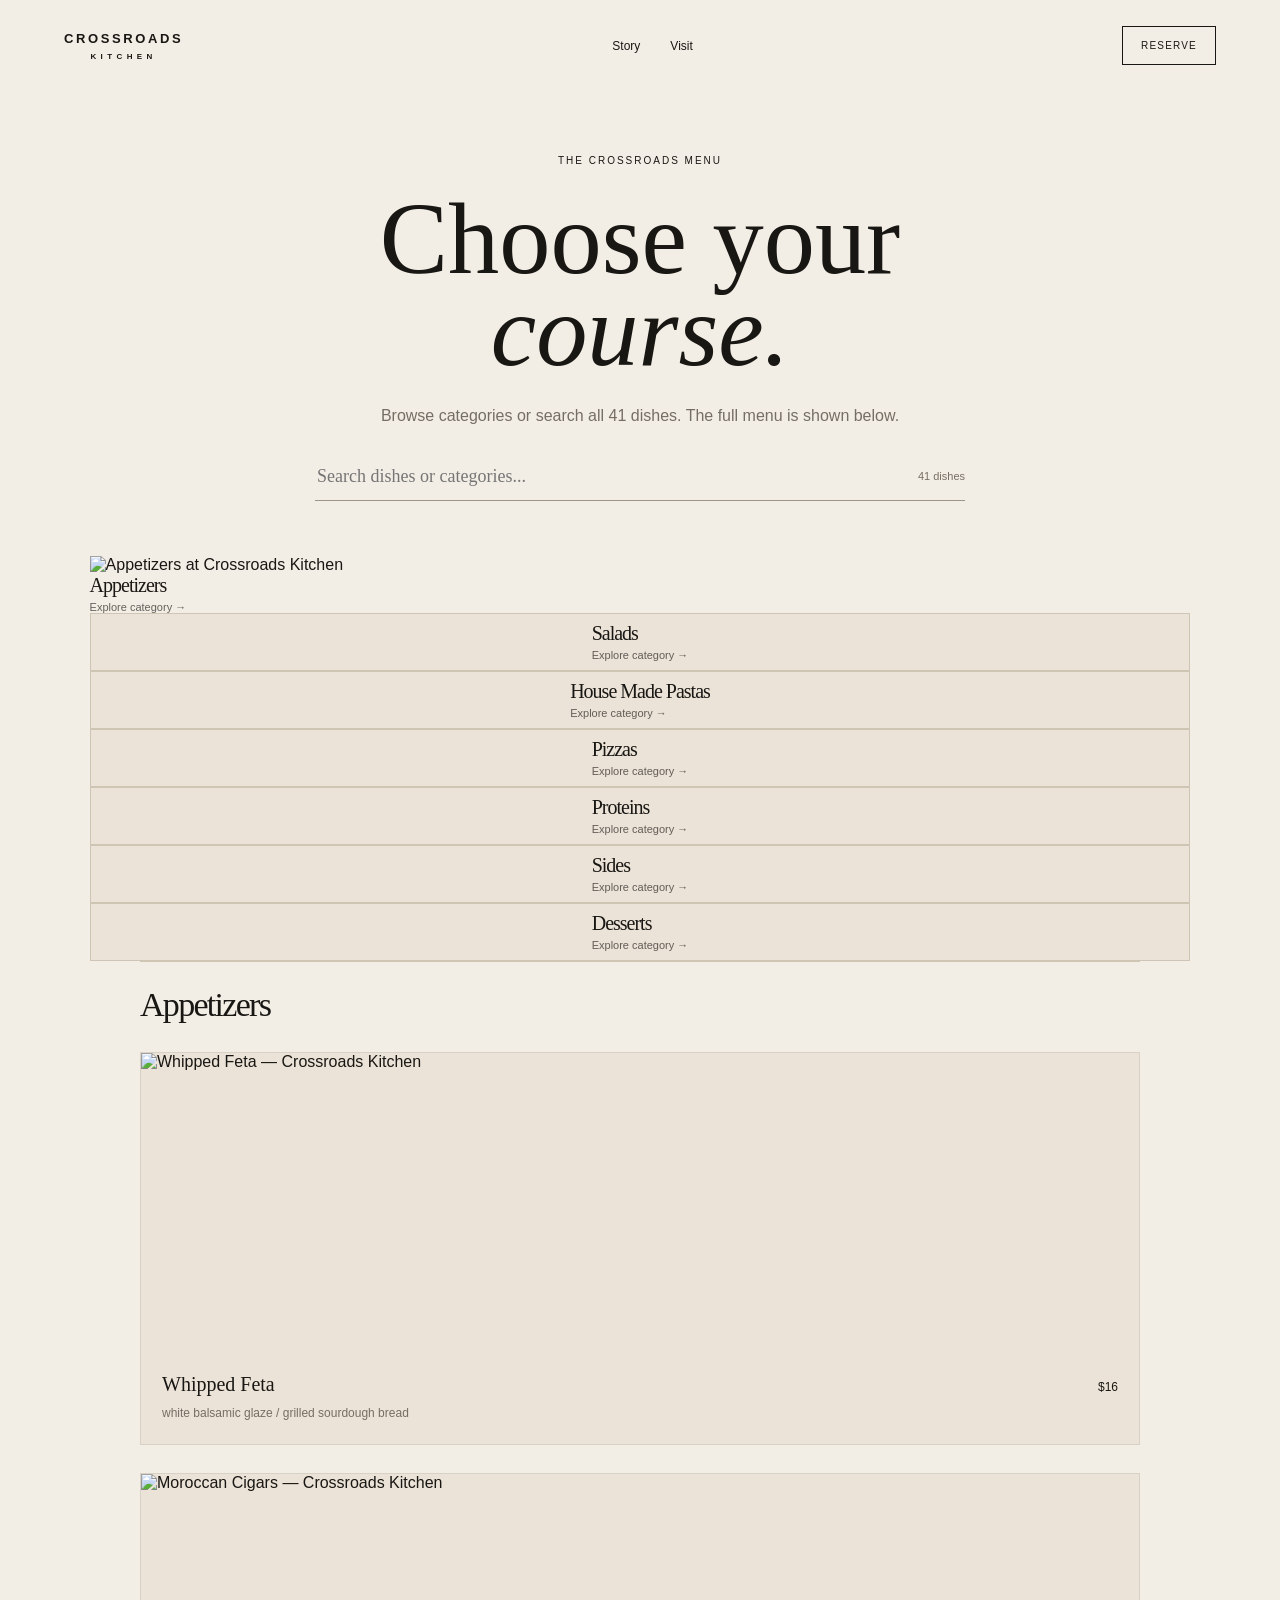
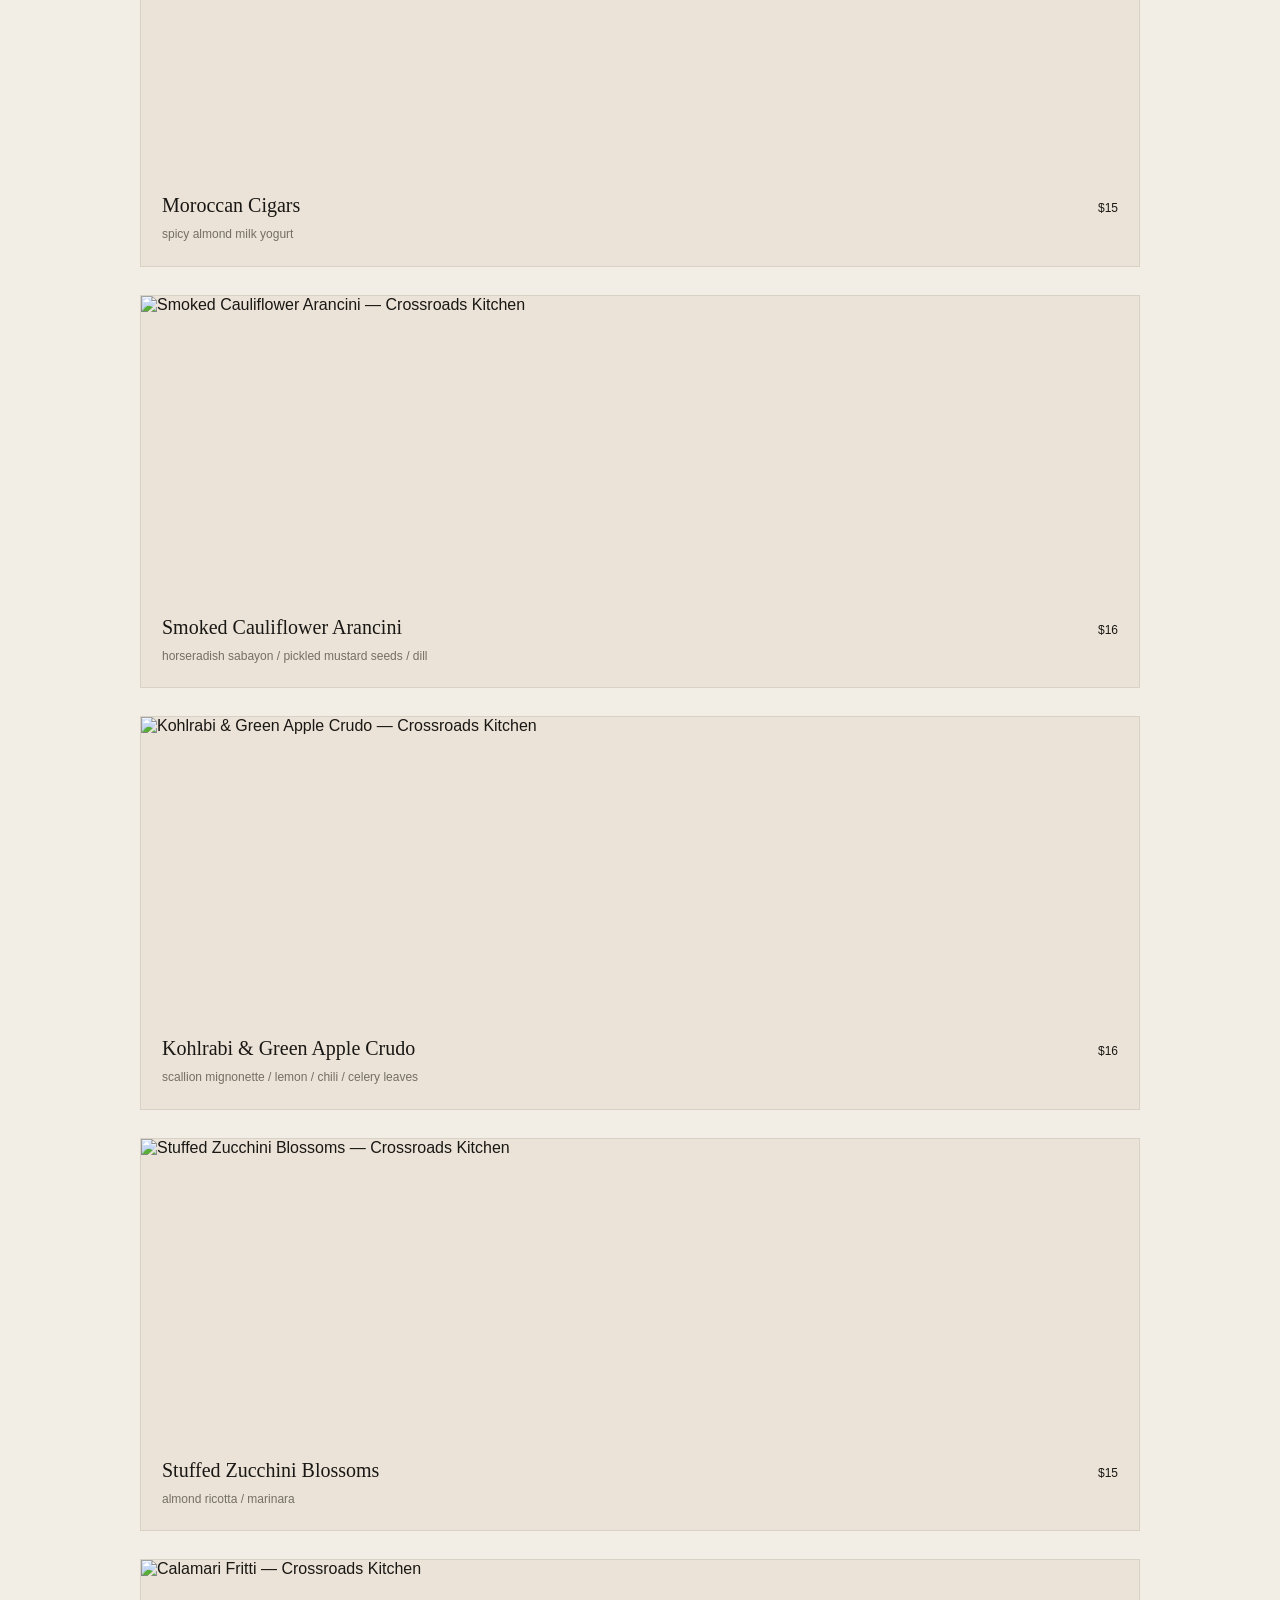
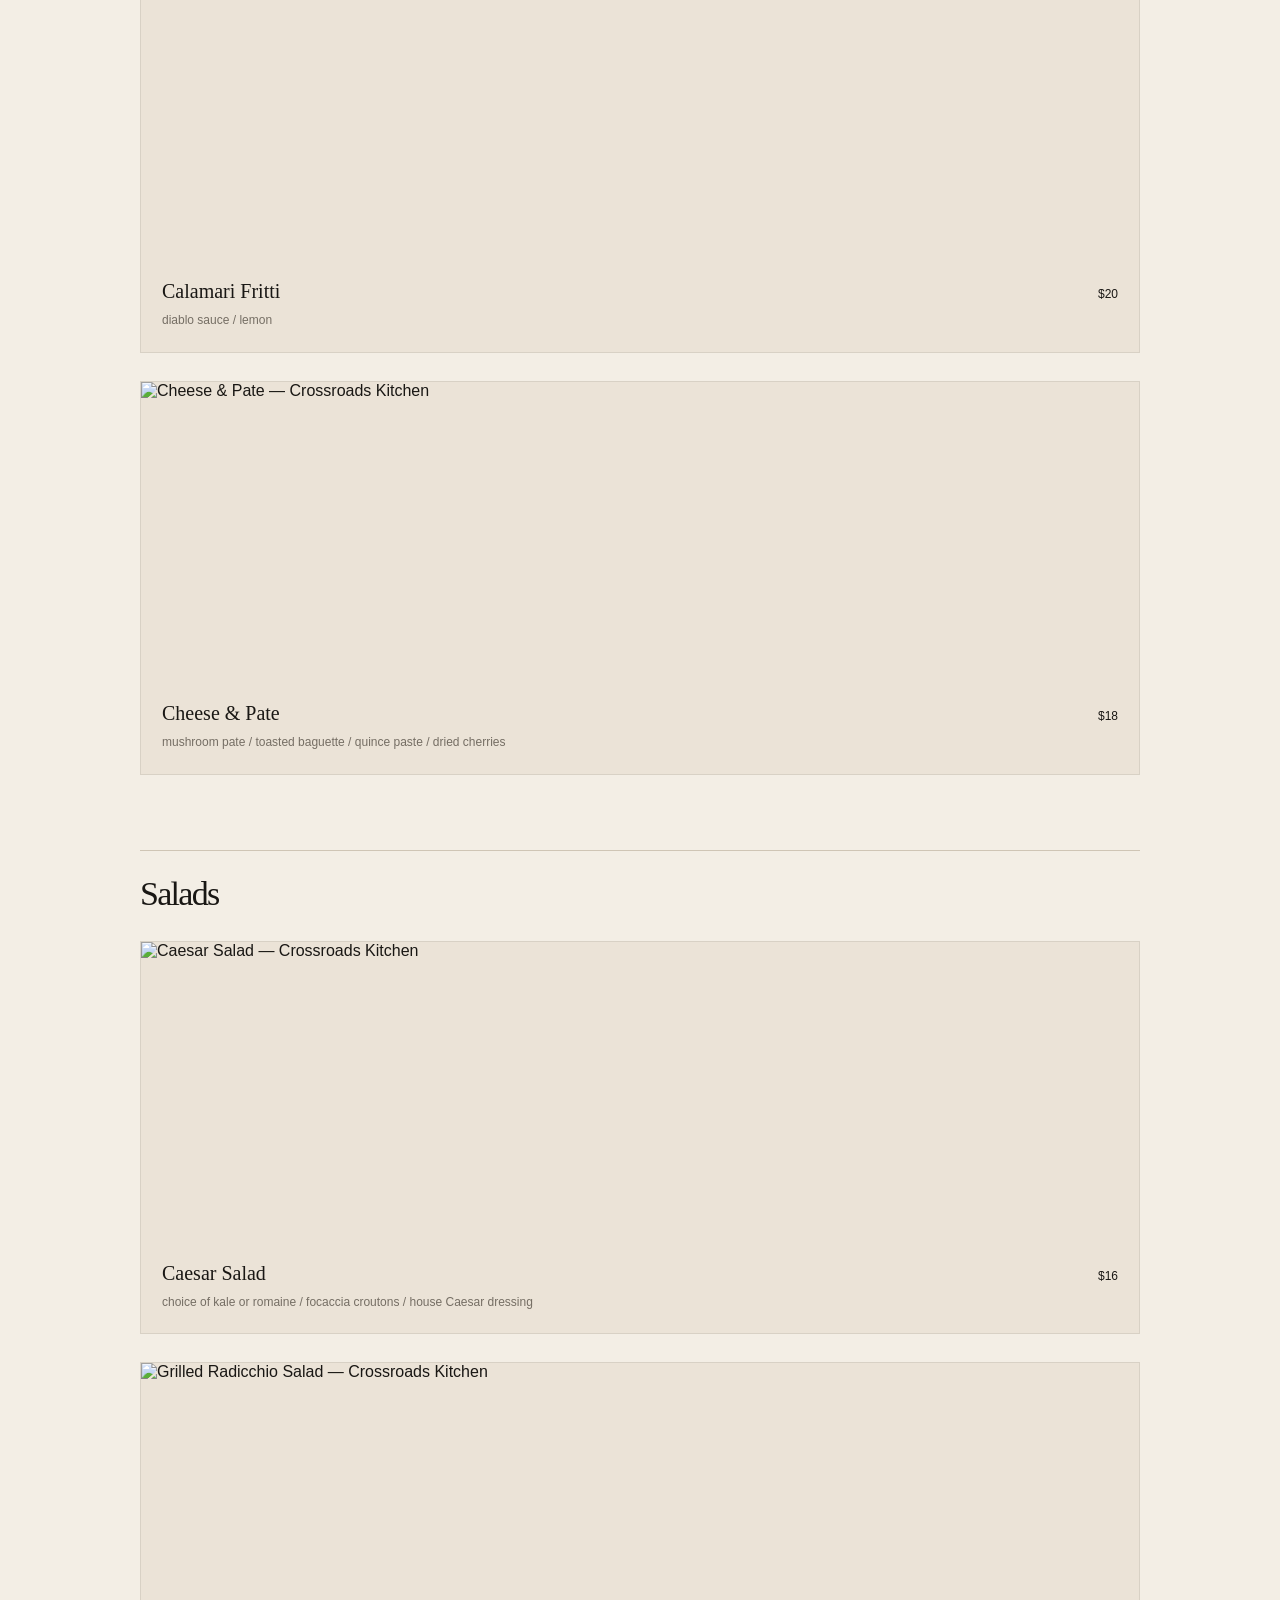
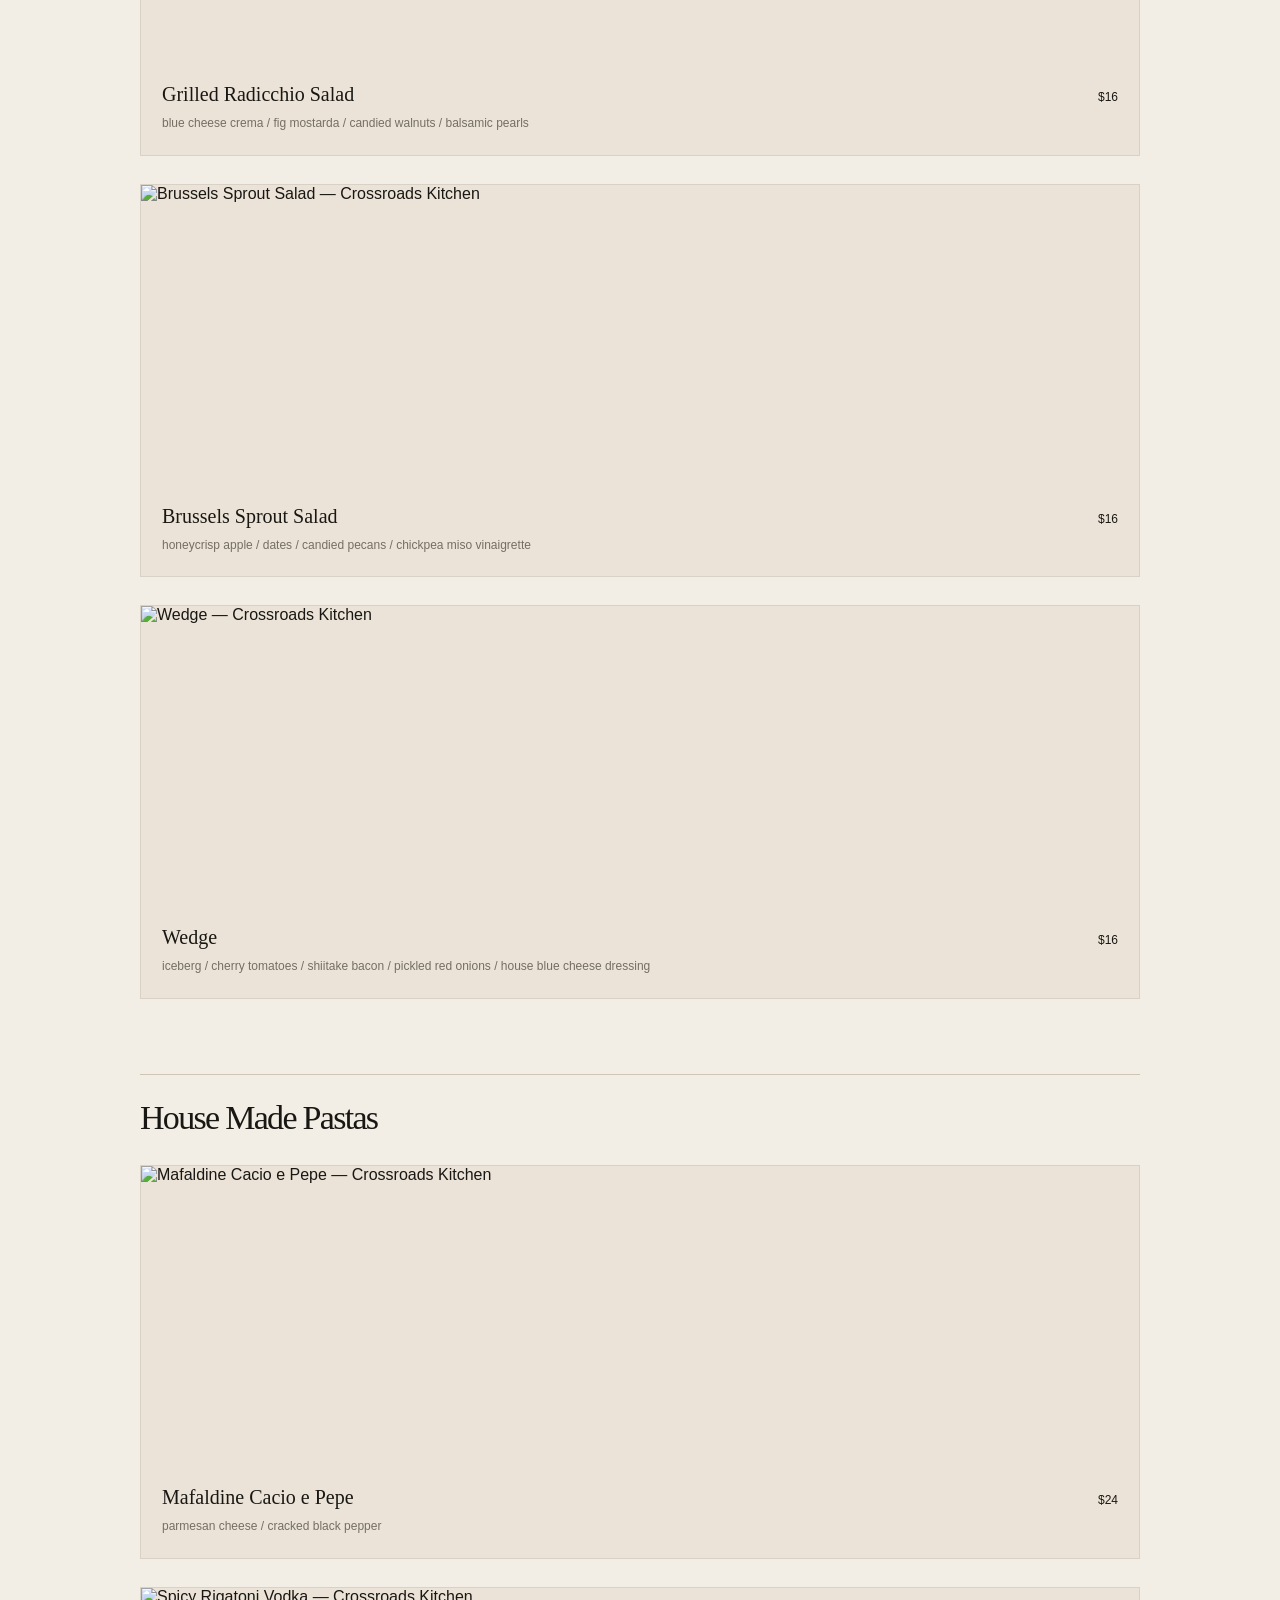
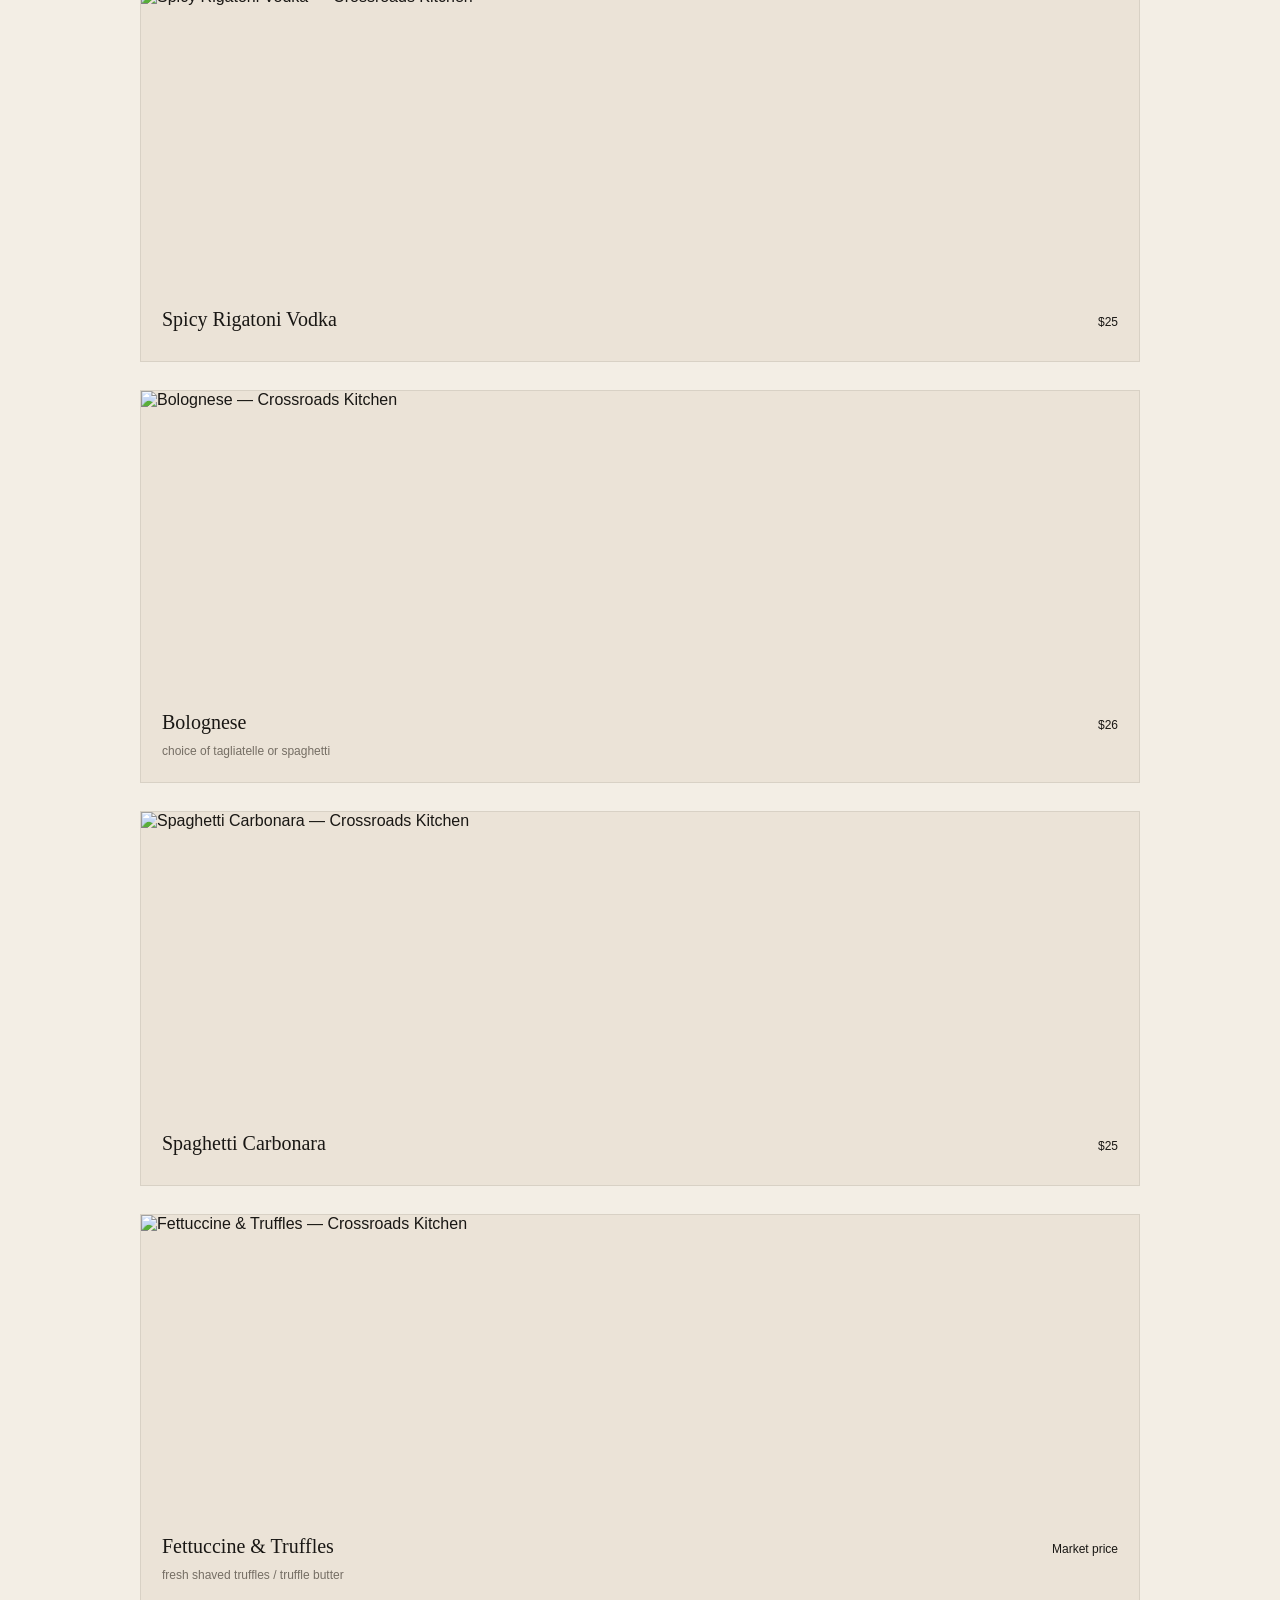
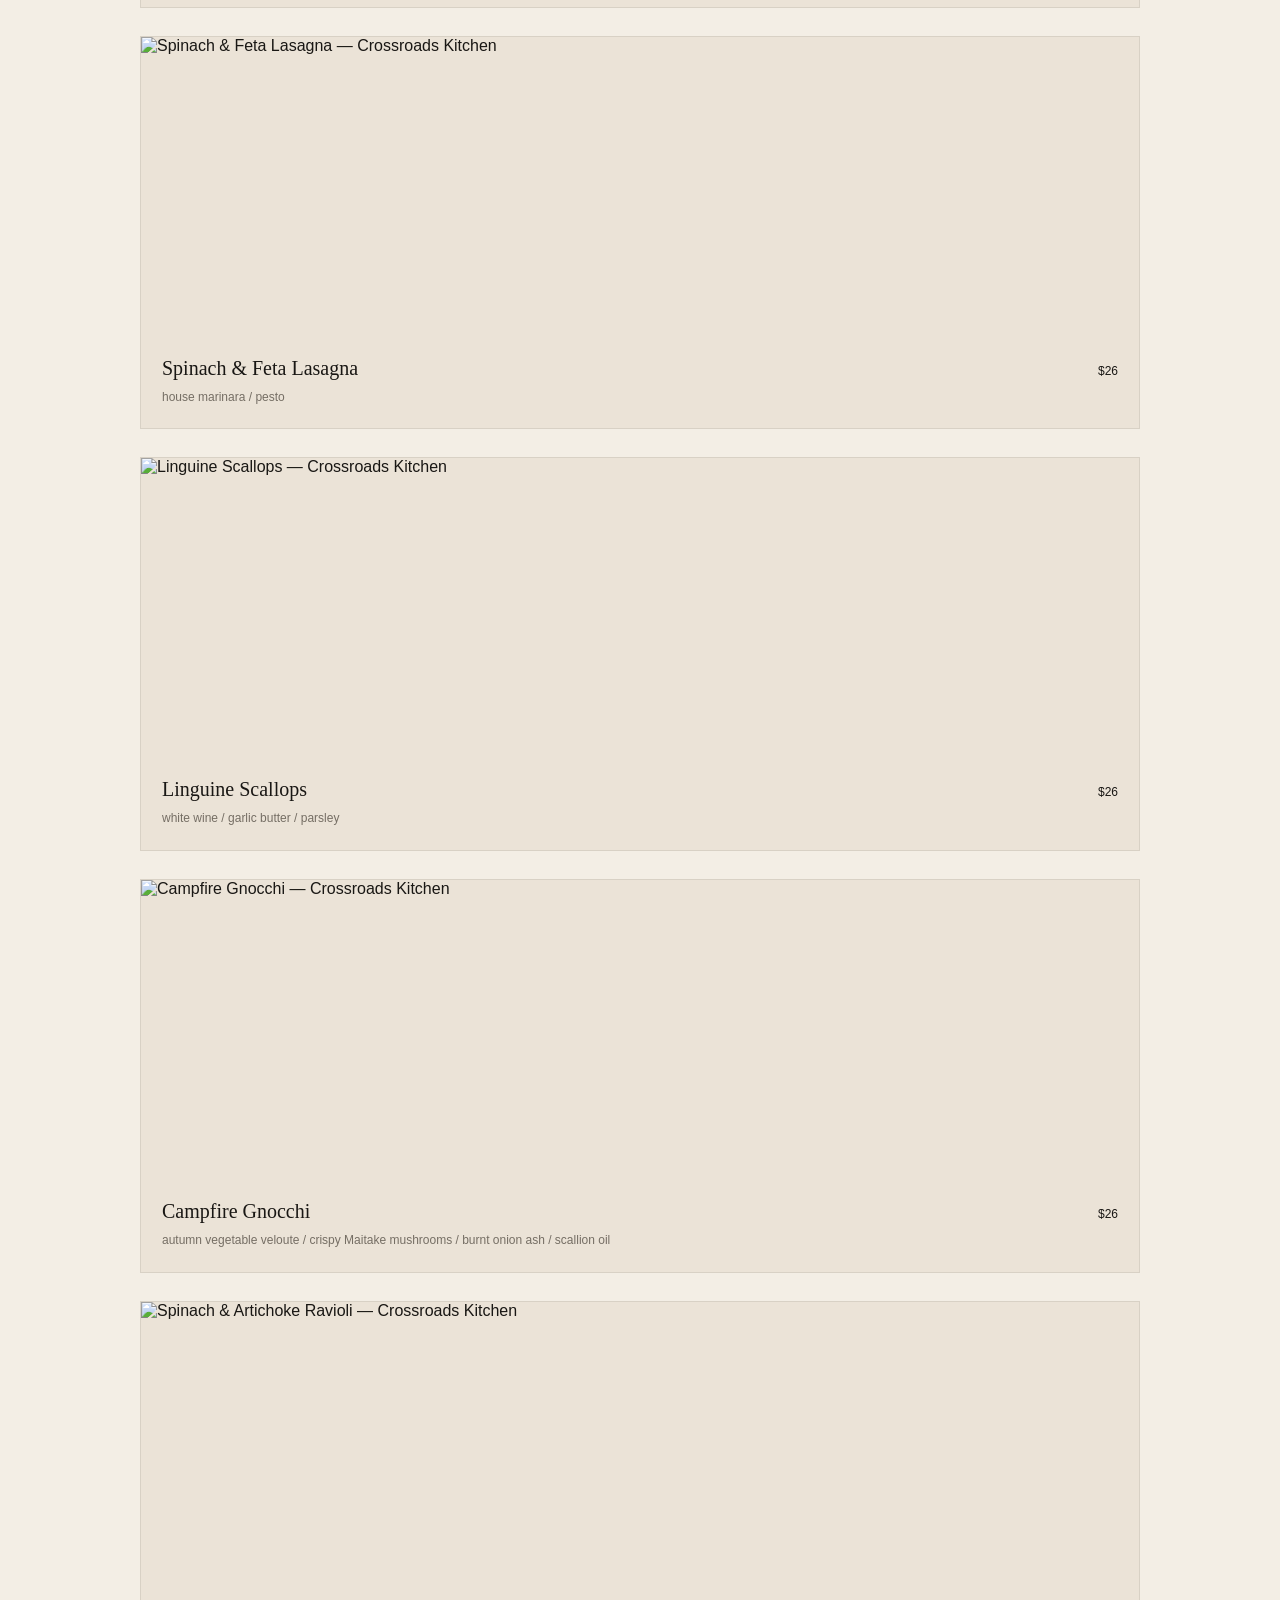
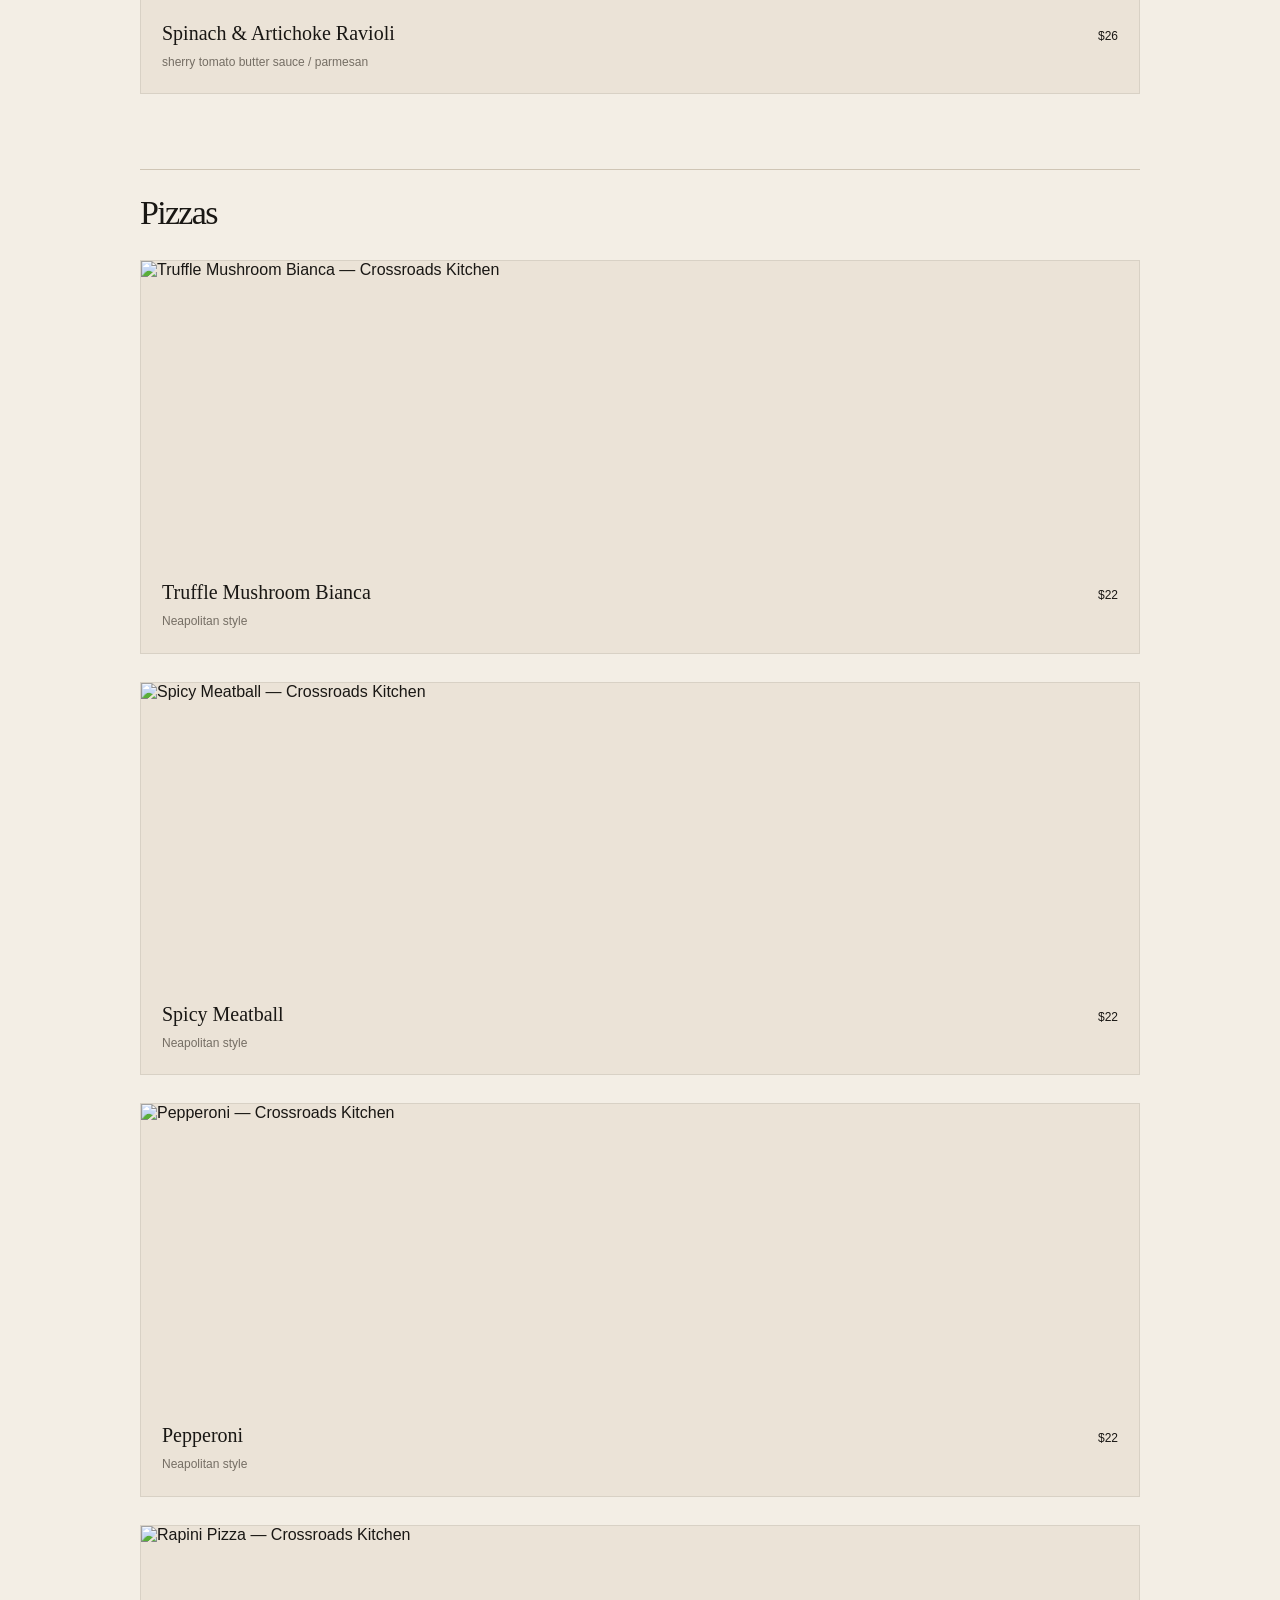
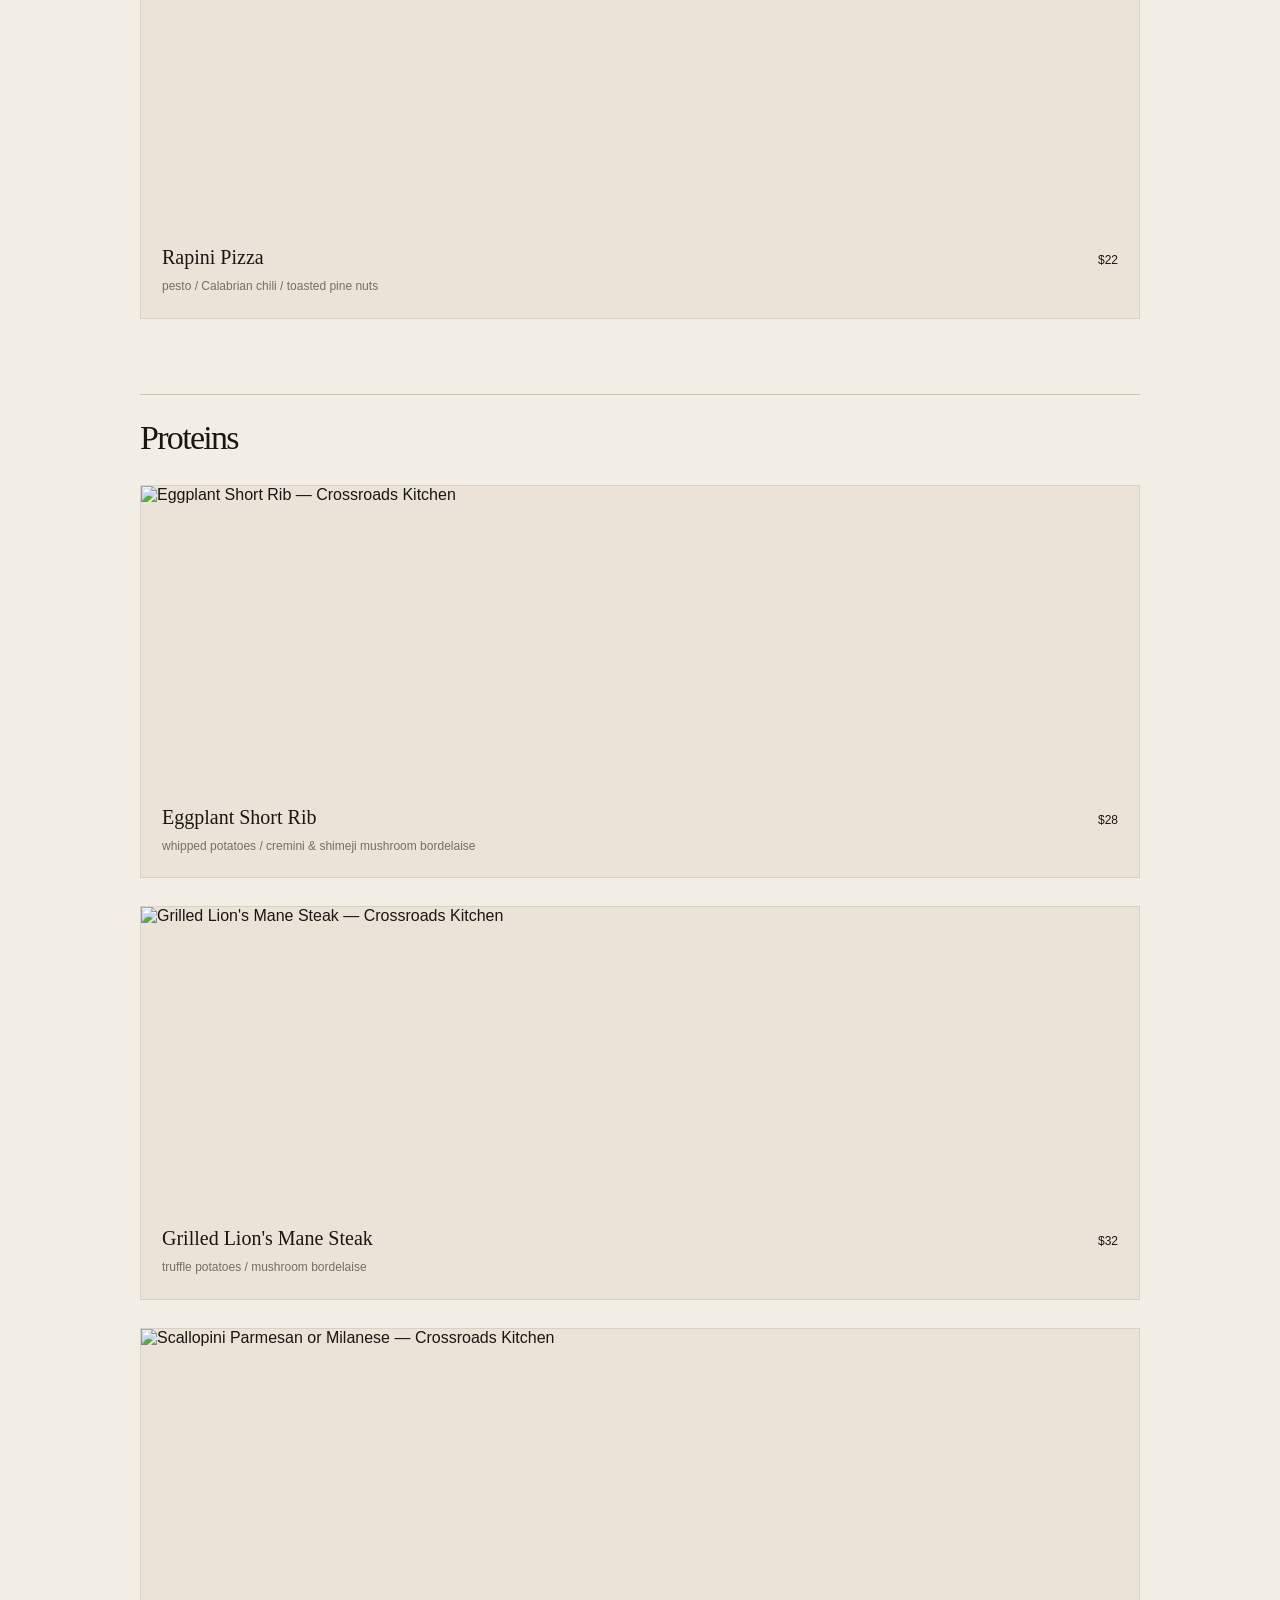
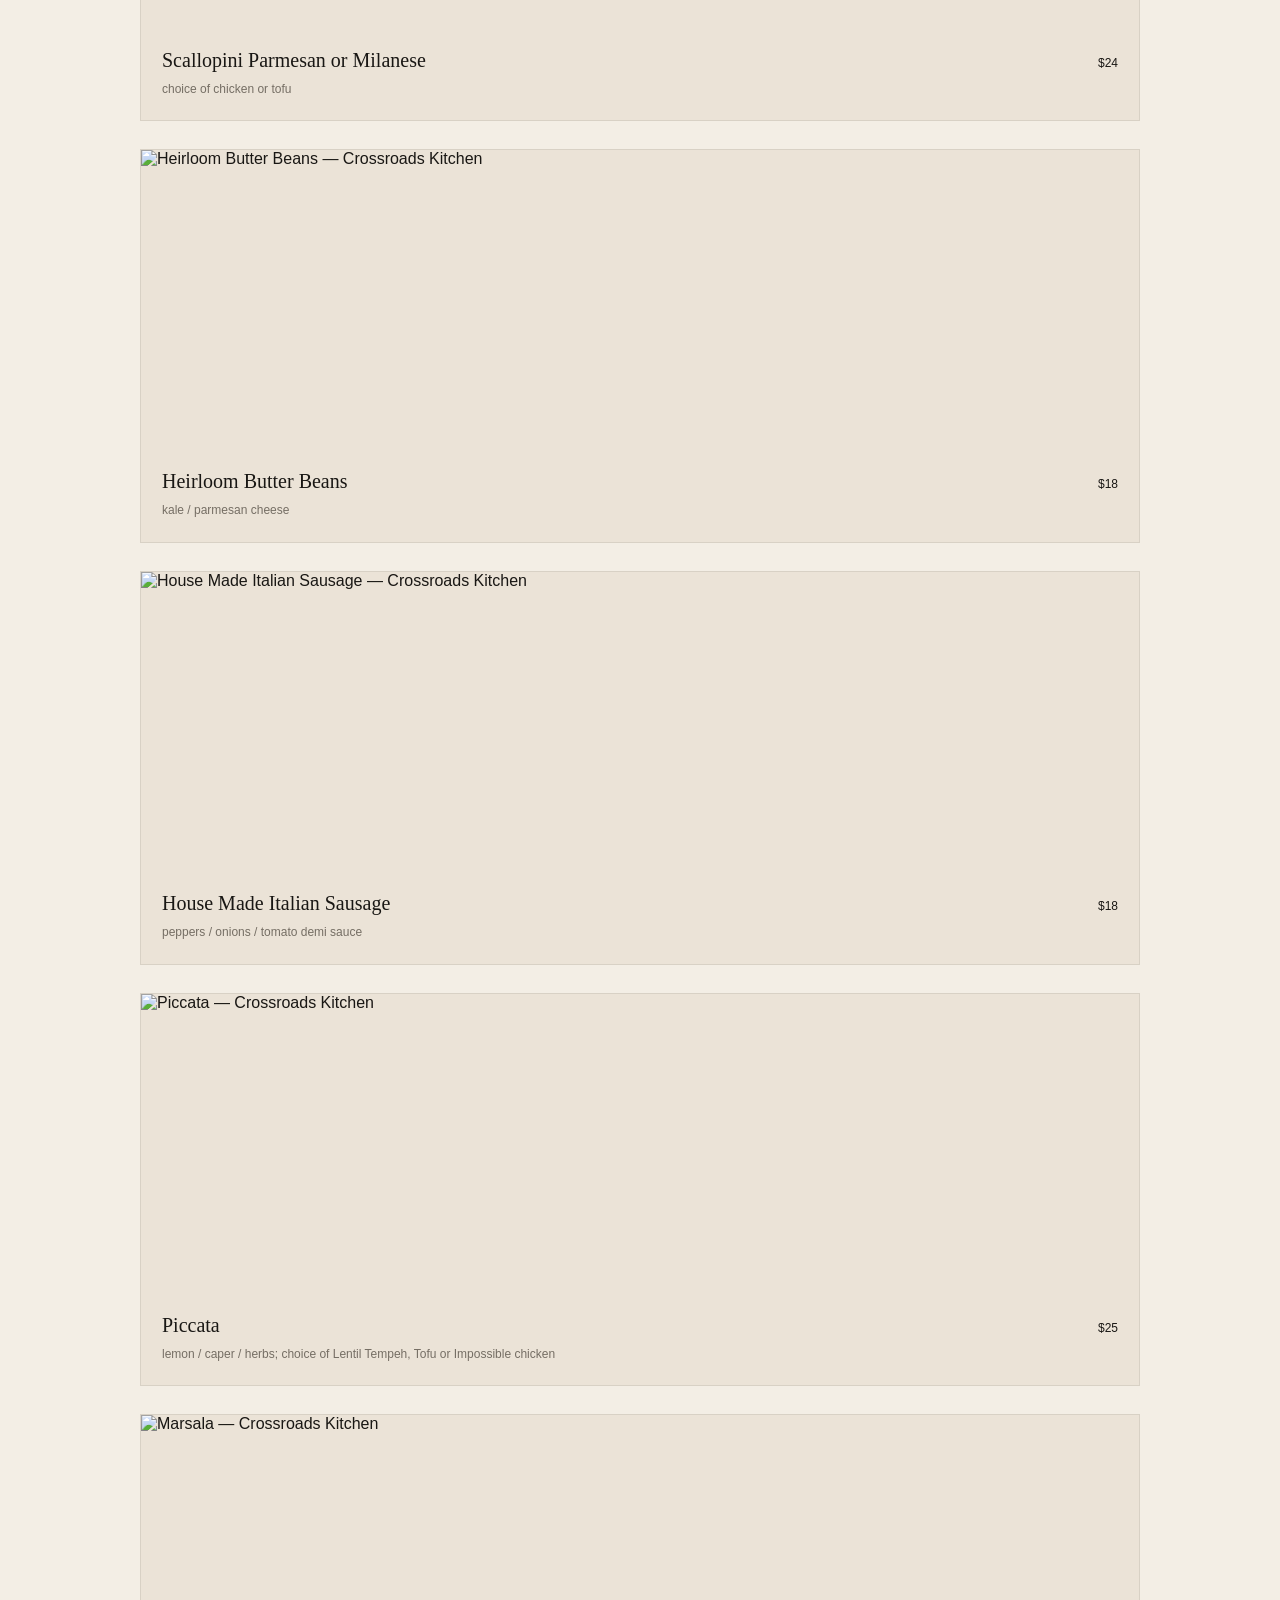
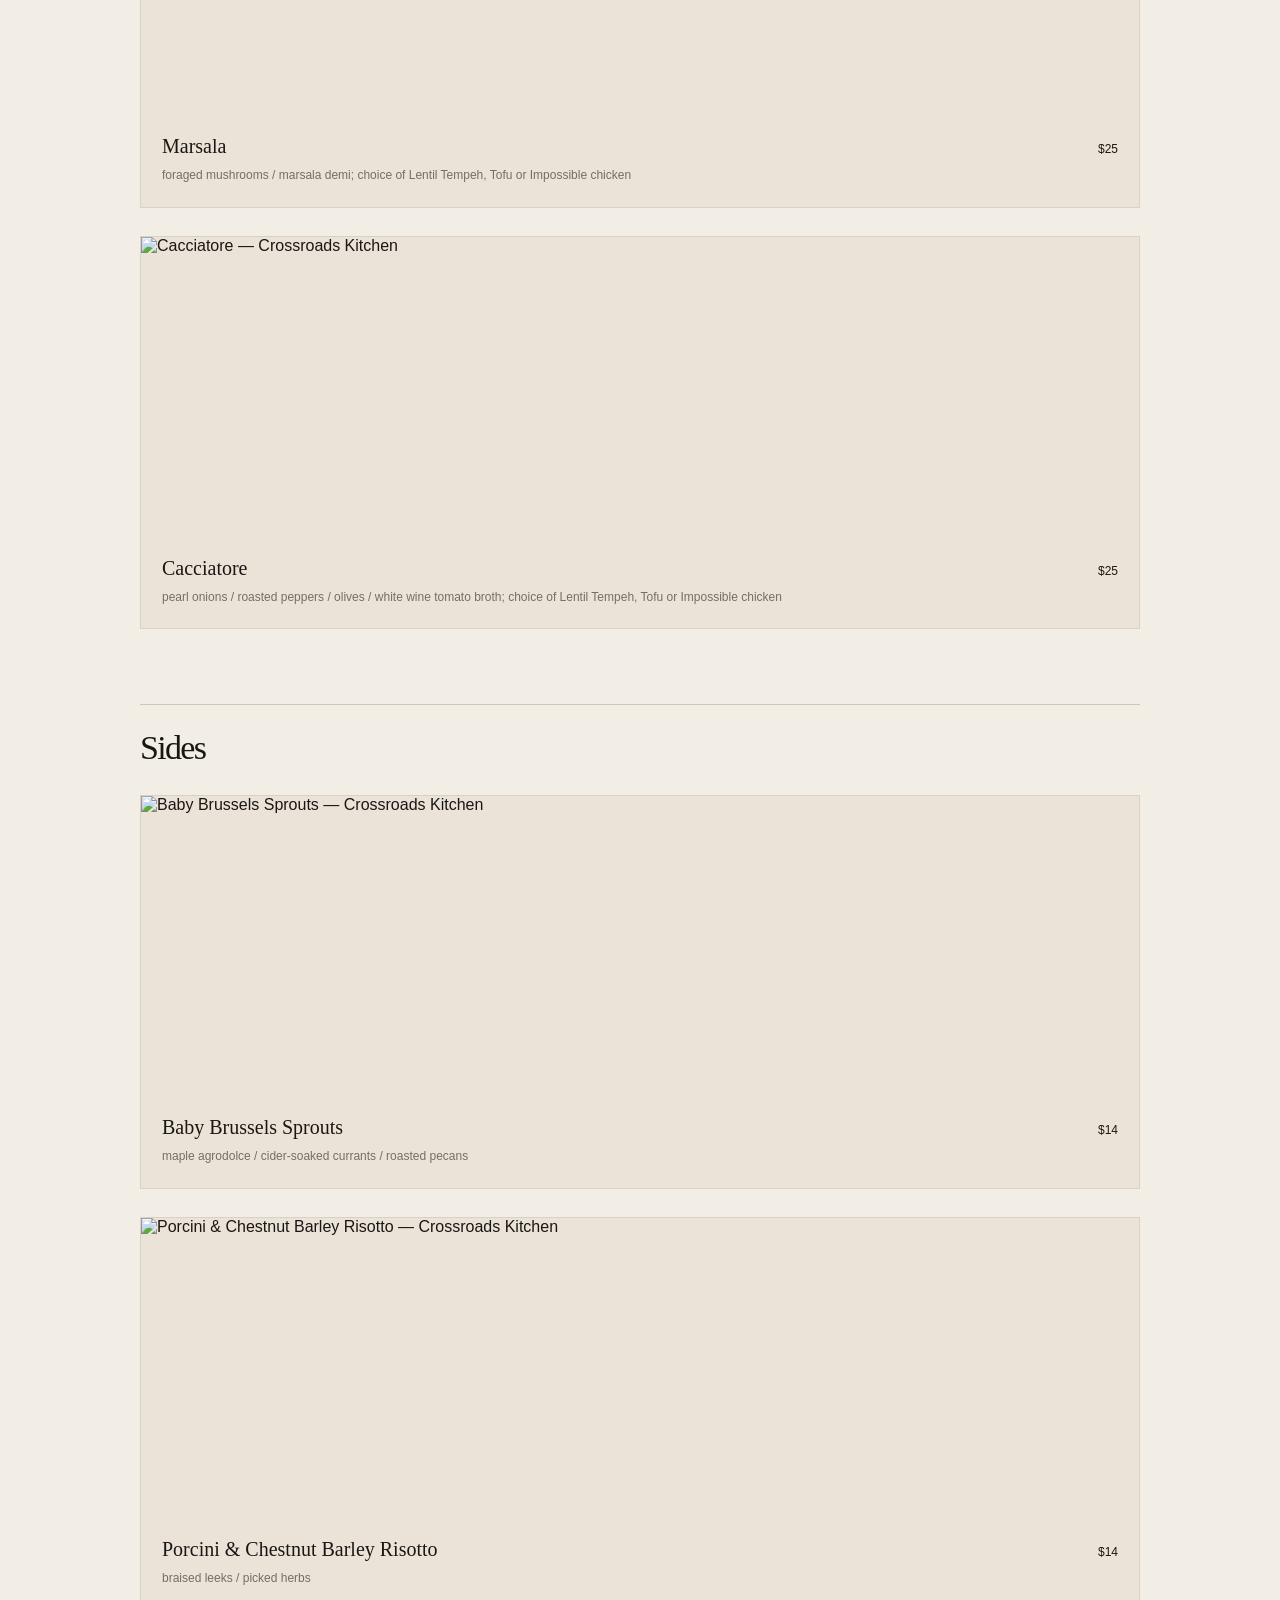
==== commit 2759f60f: "Refine menu categories into compact navigation" ====
--- a/menu.html
+++ b/menu.html
@@ -1,4 +1,4 @@
-<!doctype html><html lang="en"><head><meta charset="utf-8"><meta name="viewport" content="width=device-width,initial-scale=1"><title>Crossroads Kitchen — Menu</title><link rel="stylesheet" href="style.css"><style>.menu-page{padding:150px 7vw 100px}.menu-page header{color:#191714}.menu-page .intro{text-align:center;max-width:900px;margin:0 auto 55px}.menu-page h1{font:500 clamp(55px,8vw,105px) Georgia,serif;line-height:.9;margin:25px 0}.menu-page .intro p{color:#756e64;line-height:1.7}.menu-search{max-width:650px;margin:35px auto 0;display:flex;align-items:center;gap:15px;border-bottom:1px solid #9e9487;padding-bottom:12px}.menu-search input{flex:1;border:0;outline:0;background:transparent;font:18px Georgia,serif;color:#191714}.menu-search span{font:11px Arial;color:#756e64;white-space:nowrap}.category-grid{display:grid;grid-template-columns:repeat(2,minmax(0,1fr));gap:24px;max-width:1200px;margin:0 auto 90px}.category-card{position:relative;display:block;min-height:300px;overflow:hidden;color:#fff;text-decoration:none;background:#191714}.category-card img{position:absolute;inset:0;width:100%;height:100%;object-fit:cover;transition:transform .7s ease}.category-card:after{content:"";position:absolute;inset:0;background:linear-gradient(180deg,rgba(0,0,0,.05),rgba(0,0,0,.72))}.category-card:hover img{transform:scale(1.05)}.category-info{position:absolute;z-index:2;left:28px;right:28px;bottom:28px}.category-info small{font:11px Arial;letter-spacing:.14em;text-transform:uppercase}.category-info h2{font:500 42px Georgia,serif;margin:8px 0}.category-info span{font:12px Arial;opacity:.85}.menu-group{max-width:1000px;margin:0 auto 75px;border-top:1px solid #cfc5b5;padding-top:24px}.menu-group h2{font:500 34px Georgia,serif;margin:0 0 28px}.dish-card{margin:0 0 28px;background:#ebe3d7;border:1px solid rgba(117,110,100,.16);overflow:hidden;transition:transform .35s ease,box-shadow .35s ease}.dish-card img{display:block;width:100%;height:300px;object-fit:cover;transition:transform .6s ease}.dish-card:hover{transform:translateY(-5px);box-shadow:0 18px 45px rgba(35,27,19,.12)}.dish-card:hover img{transform:scale(1.035)}.dish-info{padding:20px 21px 22px}.dish-info strong{font:500 20px Georgia,serif;display:flex;justify-content:space-between;align-items:baseline;gap:18px}.dish-info em{font:normal 12px Arial;white-space:nowrap}.dish-info p{margin:8px 0 0;color:#756e64;font-size:12px;line-height:1.55}.notes{margin:80px auto 0;max-width:1000px;padding:35px;border:1px solid #cfc5b5;color:#756e64;font-size:12px;line-height:1.7}.search-empty{display:none;text-align:center;padding:50px;color:#756e64}@media(max-width:750px){.menu-page{padding:120px 6vw 70px}.category-grid{grid-template-columns:1fr;margin-bottom:65px}.category-card{min-height:260px}.category-info h2{font-size:34px}.dish-card img{height:220px}.dish-info{padding:18px}}</style></head><body><div class="menu-page"><header><a class="logo" href="index.html">CROSSROADS<small>KITCHEN</small></a><nav><a href="index.html#story">Story</a><a href="index.html#visit">Visit</a></nav><a class="reserve" href="https://www.opentable.com/r/crossroads-kitchen-melrose-los-angeles">Reserve</a></header><div class="intro"><small>THE CROSSROADS MENU</small><h1>Choose your<br><i>course.</i></h1><p>Browse categories or search all 41 dishes. The full menu is shown below.</p><div class="menu-search"><input id="menuSearch" type="search" placeholder="Search dishes or categories..." aria-label="Search dishes or categories"><span id="menuCount">41 dishes</span></div></div><div class="category-grid><a class="category-card" href="appetizers.html" data-search="Appetizers Whipped Feta , Moroccan Cigars , Smoked Cauliflower Arancini , Kohlrabi & Green Apple Crudo , Stuffed Zucchini Blossoms , Calamari Fritti , Cheese & Pate "><img src="https://resizer.otstatic.com/v2/photos/xlarge/2/79112621.jpg" alt="Appetizers at Crossroads Kitchen" loading="lazy"><div class="category-info"><small>7 dishes</small><h2>Appetizers</h2><span>Explore category →</span></div></a><a class="category-card" href="salads.html" data-search="Salads Caesar Salad , Grilled Radicchio Salad , Brussels Sprout Salad , Wedge "><img src="https://resizer.otstatic.com/v2/photos/xlarge/2/79112621.jpg" alt="Salads at Crossroads Kitchen" loading="lazy"><div class="category-info"><small>4 dishes</small><h2>Salads</h2><span>Explore category →</span></div></a><a class="category-card" href="pastas.html" data-search="Pastas Mafaldine Cacio e Pepe , Spicy Rigatoni Vodka , Bolognese , Spaghetti Carbonara , Fettuccine & Truffles , Spinach & Feta Lasagna , Linguine Scallops , Campfire Gnocchi , Spinach & Artichoke Ravioli "><img src="https://goldbelly.imgix.net/uploads/showcase_media_asset/image/229317/Crossroads-Spicy-Rigatoni-2.jpg?ar=1%3A1&auto=format&fit=crop&ixlib=react-9.10.0&w=1600" alt="House Made Pastas at Crossroads Kitchen" loading="lazy"><div class="category-info"><small>9 dishes</small><h2>House Made Pastas</h2><span>Explore category →</span></div></a><a class="category-card" href="pizzas.html" data-search="Pizzas Truffle Mushroom Bianca , Spicy Meatball , Pepperoni , Rapini Pizza "><img src="https://vegnews.com/media/W1siZiIsIjI0NTM2L0pha29iTGF5bWFuLjEyMjAuQ3Jvc3Nyb2Fkcy5KYWtvYkxheW1hbi5qcGciXSxbInAiLCJ0aHVtYiIsIjE2MDB4OTQ2Iix7ImZvcm1hdCI6ImpwZyJ9XSxbInAiLCJvcHRpbWl6ZSJd/JakobLayman.1220.Crossroads_003.jpg?sha=c92c6731f0ed3732" alt="Pizzas at Crossroads Kitchen" loading="lazy"><div class="category-info"><small>4 dishes</small><h2>Pizzas</h2><span>Explore category →</span></div></a><a class="category-card" href="proteins.html" data-search="Proteins Eggplant Short Rib , Grilled Lion's Mane Steak , Scallopini Parmesan or Milanese , Heirloom Butter Beans , House Made Italian Sausage , Piccata , Marsala , Cacciatore "><img src="https://vegnews.com/media/W1siZiIsIjUwNDExL0Nyb3Nzcm9hZHMtS2l0Y2hlbi1MaW9ucy1NYW5lLVN0ZWFrLWFuZC1UcnVmZmxlLVBvdGF0b2VzLmpwZyJdLFsicCIsInRodW1iIiwiMTM2MHgiLHsiZm9ybWF0IjpudWxsfV0sWyJwIiwib3B0aW1pemUiXV0/Crossroads-Kitchen-Lions-Mane-Steak-and-Truffle-Potatoes.jpg?sha=640622b0c5b4a472" alt="Proteins at Crossroads Kitchen" loading="lazy"><div class="category-info"><small>8 dishes</small><h2>Proteins</h2><span>Explore category →</span></div></a><a class="category-card" href="sides.html" data-search="Sides Baby Brussels Sprouts , Porcini & Chestnut Barley Risotto , Roasted Sweet Potato Wedges , Lentil & Farro Stuffed Artichoke , Truffle Potatoes "><img src="https://vegnews.com/media/W1siZiIsIjUwNDExL0Nyb3Nzcm9hZHMtS2l0Y2hlbi1MaW9ucy1NYW5lLVN0ZWFrLWFuZC1UcnVmZmxlLVBvdGF0b2VzLmpwZyJdLFsicCIsInRodW1iIiwiMTM2MHgiLHsiZm9ybWF0IjpudWxsfV0sWyJwIiwib3B0aW1pemUiXV0/Crossroads-Kitchen-Lions-Mane-Steak-and-Truffle-Potatoes.jpg?sha=640622b0c5b4a472" alt="Sides at Crossroads Kitchen" loading="lazy"><div class="category-info"><small>5 dishes</small><h2>Sides</h2><span>Explore category →</span></div></a><a class="category-card" href="desserts.html" data-search="Desserts Sorbet of the Day , Brownie Sundae , Banana Pudding , Chocolate Cake "><img src="https://mms.businesswire.com/media/20220309005144/en/1383654/5/CrossroadsxSupplant_004.jpg?download=1" alt="Desserts at Crossroads Kitchen" loading="lazy"><div class="category-info"><small>4 dishes</small><h2>Desserts</h2><span>Explore category →</span></div></a></div><div id="foodResults"><section class="menu-group"><h2>Appetizers</h2><article class="dish-card"><img src="https://resizer.otstatic.com/v2/photos/xlarge/2/79112621.jpg" alt="Whipped Feta — Crossroads Kitchen" loading="lazy"><div class="dish-info"><strong>Whipped Feta <em>$16</em></strong><p>white balsamic glaze / grilled sourdough bread</p></div></article><article class="dish-card"><img src="https://resizer.otstatic.com/v2/photos/xlarge/2/79112621.jpg" alt="Moroccan Cigars — Crossroads Kitchen" loading="lazy"><div class="dish-info"><strong>Moroccan Cigars <em>$15</em></strong><p>spicy almond milk yogurt</p></div></article><article class="dish-card"><img src="https://resizer.otstatic.com/v2/photos/xlarge/2/79112621.jpg" alt="Smoked Cauliflower Arancini — Crossroads Kitchen" loading="lazy"><div class="dish-info"><strong>Smoked Cauliflower Arancini <em>$16</em></strong><p>horseradish sabayon / pickled mustard seeds / dill</p></div></article><article class="dish-card"><img src="https://resizer.otstatic.com/v2/photos/xlarge/2/79112621.jpg" alt="Kohlrabi & Green Apple Crudo — Crossroads Kitchen" loading="lazy"><div class="dish-info"><strong>Kohlrabi & Green Apple Crudo <em>$16</em></strong><p>scallion mignonette / lemon / chili / celery leaves</p></div></article><article class="dish-card"><img src="https://resizer.otstatic.com/v2/photos/xlarge/2/79112621.jpg" alt="Stuffed Zucchini Blossoms — Crossroads Kitchen" loading="lazy"><div class="dish-info"><strong>Stuffed Zucchini Blossoms <em>$15</em></strong><p>almond ricotta / marinara</p></div></article><article class="dish-card"><img src="https://resizer.otstatic.com/v2/photos/xlarge/2/79112621.jpg" alt="Calamari Fritti — Crossroads Kitchen" loading="lazy"><div class="dish-info"><strong>Calamari Fritti <em>$20</em></strong><p>diablo sauce / lemon</p></div></article><article class="dish-card"><img src="https://resizer.otstatic.com/v2/photos/xlarge/2/79112621.jpg" alt="Cheese & Pate — Crossroads Kitchen" loading="lazy"><div class="dish-info"><strong>Cheese & Pate <em>$18</em></strong><p>mushroom pate / toasted baguette / quince paste / dried cherries</p></div></article></section>
+<!doctype html><html lang="en"><head><meta charset="utf-8"><meta name="viewport" content="width=device-width,initial-scale=1"><title>Crossroads Kitchen — Menu</title><link rel="stylesheet" href="style.css"><style>.menu-page{padding:150px 7vw 100px}.menu-page header{color:#191714}.menu-page .intro{text-align:center;max-width:900px;margin:0 auto 55px}.menu-page h1{font:500 clamp(55px,8vw,105px) Georgia,serif;line-height:.9;margin:25px 0}.menu-page .intro p{color:#756e64;line-height:1.7}.menu-search{max-width:650px;margin:35px auto 0;display:flex;align-items:center;gap:15px;border-bottom:1px solid #9e9487;padding-bottom:12px}.menu-search input{flex:1;border:0;outline:0;background:transparent;font:18px Georgia,serif;color:#191714}.menu-search span{font:11px Arial;color:#756e64;white-space:nowrap}.category-grid{display:flex;flex-wrap:wrap;gap:10px;max-width:1000px;margin:0 auto 55px;justify-content:center}.category-card{position:relative;display:flex;align-items:center;justify-content:center;min-height:58px;padding:0 24px;overflow:hidden;color:#191714;text-decoration:none;background:#ebe3d7;border:1px solid #cfc5b5}.category-card img{display:none}.category-card:after{display:none}.category-card:hover{background:#191714;color:#fff}.category-info{position:relative;z-index:2;left:auto;right:auto;bottom:auto}.category-info small{display:none}.category-info h2{font:500 20px Georgia,serif;margin:0}.category-info span{display:block;font:11px Arial;opacity:.65;margin-top:4px}.menu-group{max-width:1000px;margin:0 auto 75px;border-top:1px solid #cfc5b5;padding-top:24px}.menu-group h2{font:500 34px Georgia,serif;margin:0 0 28px}.dish-card{margin:0 0 28px;background:#ebe3d7;border:1px solid rgba(117,110,100,.16);overflow:hidden;transition:transform .35s ease,box-shadow .35s ease}.dish-card img{display:block;width:100%;height:300px;object-fit:cover;transition:transform .6s ease}.dish-card:hover{transform:translateY(-5px);box-shadow:0 18px 45px rgba(35,27,19,.12)}.dish-card:hover img{transform:scale(1.035)}.dish-info{padding:20px 21px 22px}.dish-info strong{font:500 20px Georgia,serif;display:flex;justify-content:space-between;align-items:baseline;gap:18px}.dish-info em{font:normal 12px Arial;white-space:nowrap}.dish-info p{margin:8px 0 0;color:#756e64;font-size:12px;line-height:1.55}.notes{margin:80px auto 0;max-width:1000px;padding:35px;border:1px solid #cfc5b5;color:#756e64;font-size:12px;line-height:1.7}.search-empty{display:none;text-align:center;padding:50px;color:#756e64}@media(max-width:750px){.menu-page{padding:120px 6vw 70px}.category-grid{margin-bottom:45px}.category-card{min-height:260px}.category-info h2{font-size:34px}.dish-card img{height:220px}.dish-info{padding:18px}}</style></head><body><div class="menu-page"><header><a class="logo" href="index.html">CROSSROADS<small>KITCHEN</small></a><nav><a href="index.html#story">Story</a><a href="index.html#visit">Visit</a></nav><a class="reserve" href="https://www.opentable.com/r/crossroads-kitchen-melrose-los-angeles">Reserve</a></header><div class="intro"><small>THE CROSSROADS MENU</small><h1>Choose your<br><i>course.</i></h1><p>Browse categories or search all 41 dishes. The full menu is shown below.</p><div class="menu-search"><input id="menuSearch" type="search" placeholder="Search dishes or categories..." aria-label="Search dishes or categories"><span id="menuCount">41 dishes</span></div></div><div class="category-grid><a class="category-card" href="appetizers.html" data-search="Appetizers Whipped Feta , Moroccan Cigars , Smoked Cauliflower Arancini , Kohlrabi & Green Apple Crudo , Stuffed Zucchini Blossoms , Calamari Fritti , Cheese & Pate "><img src="https://resizer.otstatic.com/v2/photos/xlarge/2/79112621.jpg" alt="Appetizers at Crossroads Kitchen" loading="lazy"><div class="category-info"><small>7 dishes</small><h2>Appetizers</h2><span>Explore category →</span></div></a><a class="category-card" href="salads.html" data-search="Salads Caesar Salad , Grilled Radicchio Salad , Brussels Sprout Salad , Wedge "><img src="https://resizer.otstatic.com/v2/photos/xlarge/2/79112621.jpg" alt="Salads at Crossroads Kitchen" loading="lazy"><div class="category-info"><small>4 dishes</small><h2>Salads</h2><span>Explore category →</span></div></a><a class="category-card" href="pastas.html" data-search="Pastas Mafaldine Cacio e Pepe , Spicy Rigatoni Vodka , Bolognese , Spaghetti Carbonara , Fettuccine & Truffles , Spinach & Feta Lasagna , Linguine Scallops , Campfire Gnocchi , Spinach & Artichoke Ravioli "><img src="https://goldbelly.imgix.net/uploads/showcase_media_asset/image/229317/Crossroads-Spicy-Rigatoni-2.jpg?ar=1%3A1&auto=format&fit=crop&ixlib=react-9.10.0&w=1600" alt="House Made Pastas at Crossroads Kitchen" loading="lazy"><div class="category-info"><small>9 dishes</small><h2>House Made Pastas</h2><span>Explore category →</span></div></a><a class="category-card" href="pizzas.html" data-search="Pizzas Truffle Mushroom Bianca , Spicy Meatball , Pepperoni , Rapini Pizza "><img src="https://vegnews.com/media/W1siZiIsIjI0NTM2L0pha29iTGF5bWFuLjEyMjAuQ3Jvc3Nyb2Fkcy5KYWtvYkxheW1hbi5qcGciXSxbInAiLCJ0aHVtYiIsIjE2MDB4OTQ2Iix7ImZvcm1hdCI6ImpwZyJ9XSxbInAiLCJvcHRpbWl6ZSJd/JakobLayman.1220.Crossroads_003.jpg?sha=c92c6731f0ed3732" alt="Pizzas at Crossroads Kitchen" loading="lazy"><div class="category-info"><small>4 dishes</small><h2>Pizzas</h2><span>Explore category →</span></div></a><a class="category-card" href="proteins.html" data-search="Proteins Eggplant Short Rib , Grilled Lion's Mane Steak , Scallopini Parmesan or Milanese , Heirloom Butter Beans , House Made Italian Sausage , Piccata , Marsala , Cacciatore "><img src="https://vegnews.com/media/W1siZiIsIjUwNDExL0Nyb3Nzcm9hZHMtS2l0Y2hlbi1MaW9ucy1NYW5lLVN0ZWFrLWFuZC1UcnVmZmxlLVBvdGF0b2VzLmpwZyJdLFsicCIsInRodW1iIiwiMTM2MHgiLHsiZm9ybWF0IjpudWxsfV0sWyJwIiwib3B0aW1pemUiXV0/Crossroads-Kitchen-Lions-Mane-Steak-and-Truffle-Potatoes.jpg?sha=640622b0c5b4a472" alt="Proteins at Crossroads Kitchen" loading="lazy"><div class="category-info"><small>8 dishes</small><h2>Proteins</h2><span>Explore category →</span></div></a><a class="category-card" href="sides.html" data-search="Sides Baby Brussels Sprouts , Porcini & Chestnut Barley Risotto , Roasted Sweet Potato Wedges , Lentil & Farro Stuffed Artichoke , Truffle Potatoes "><img src="https://vegnews.com/media/W1siZiIsIjUwNDExL0Nyb3Nzcm9hZHMtS2l0Y2hlbi1MaW9ucy1NYW5lLVN0ZWFrLWFuZC1UcnVmZmxlLVBvdGF0b2VzLmpwZyJdLFsicCIsInRodW1iIiwiMTM2MHgiLHsiZm9ybWF0IjpudWxsfV0sWyJwIiwib3B0aW1pemUiXV0/Crossroads-Kitchen-Lions-Mane-Steak-and-Truffle-Potatoes.jpg?sha=640622b0c5b4a472" alt="Sides at Crossroads Kitchen" loading="lazy"><div class="category-info"><small>5 dishes</small><h2>Sides</h2><span>Explore category →</span></div></a><a class="category-card" href="desserts.html" data-search="Desserts Sorbet of the Day , Brownie Sundae , Banana Pudding , Chocolate Cake "><img src="https://mms.businesswire.com/media/20220309005144/en/1383654/5/CrossroadsxSupplant_004.jpg?download=1" alt="Desserts at Crossroads Kitchen" loading="lazy"><div class="category-info"><small>4 dishes</small><h2>Desserts</h2><span>Explore category →</span></div></a></div><div id="foodResults"><section class="menu-group"><h2>Appetizers</h2><article class="dish-card"><img src="https://resizer.otstatic.com/v2/photos/xlarge/2/79112621.jpg" alt="Whipped Feta — Crossroads Kitchen" loading="lazy"><div class="dish-info"><strong>Whipped Feta <em>$16</em></strong><p>white balsamic glaze / grilled sourdough bread</p></div></article><article class="dish-card"><img src="https://resizer.otstatic.com/v2/photos/xlarge/2/79112621.jpg" alt="Moroccan Cigars — Crossroads Kitchen" loading="lazy"><div class="dish-info"><strong>Moroccan Cigars <em>$15</em></strong><p>spicy almond milk yogurt</p></div></article><article class="dish-card"><img src="https://resizer.otstatic.com/v2/photos/xlarge/2/79112621.jpg" alt="Smoked Cauliflower Arancini — Crossroads Kitchen" loading="lazy"><div class="dish-info"><strong>Smoked Cauliflower Arancini <em>$16</em></strong><p>horseradish sabayon / pickled mustard seeds / dill</p></div></article><article class="dish-card"><img src="https://resizer.otstatic.com/v2/photos/xlarge/2/79112621.jpg" alt="Kohlrabi & Green Apple Crudo — Crossroads Kitchen" loading="lazy"><div class="dish-info"><strong>Kohlrabi & Green Apple Crudo <em>$16</em></strong><p>scallion mignonette / lemon / chili / celery leaves</p></div></article><article class="dish-card"><img src="https://resizer.otstatic.com/v2/photos/xlarge/2/79112621.jpg" alt="Stuffed Zucchini Blossoms — Crossroads Kitchen" loading="lazy"><div class="dish-info"><strong>Stuffed Zucchini Blossoms <em>$15</em></strong><p>almond ricotta / marinara</p></div></article><article class="dish-card"><img src="https://resizer.otstatic.com/v2/photos/xlarge/2/79112621.jpg" alt="Calamari Fritti — Crossroads Kitchen" loading="lazy"><div class="dish-info"><strong>Calamari Fritti <em>$20</em></strong><p>diablo sauce / lemon</p></div></article><article class="dish-card"><img src="https://resizer.otstatic.com/v2/photos/xlarge/2/79112621.jpg" alt="Cheese & Pate — Crossroads Kitchen" loading="lazy"><div class="dish-info"><strong>Cheese & Pate <em>$18</em></strong><p>mushroom pate / toasted baguette / quince paste / dried cherries</p></div></article></section>
 <section class="menu-group"><h2>Salads</h2><article class="dish-card"><img src="https://resizer.otstatic.com/v2/photos/xlarge/2/79112621.jpg" alt="Caesar Salad — Crossroads Kitchen" loading="lazy"><div class="dish-info"><strong>Caesar Salad <em>$16</em></strong><p>choice of kale or romaine / focaccia croutons / house Caesar dressing</p></div></article><article class="dish-card"><img src="https://resizer.otstatic.com/v2/photos/xlarge/2/79112621.jpg" alt="Grilled Radicchio Salad — Crossroads Kitchen" loading="lazy"><div class="dish-info"><strong>Grilled Radicchio Salad <em>$16</em></strong><p>blue cheese crema / fig mostarda / candied walnuts / balsamic pearls</p></div></article><article class="dish-card"><img src="https://resizer.otstatic.com/v2/photos/xlarge/2/79112621.jpg" alt="Brussels Sprout Salad — Crossroads Kitchen" loading="lazy"><div class="dish-info"><strong>Brussels Sprout Salad <em>$16</em></strong><p>honeycrisp apple / dates / candied pecans / chickpea miso vinaigrette</p></div></article><article class="dish-card"><img src="https://resizer.otstatic.com/v2/photos/xlarge/2/79112621.jpg" alt="Wedge — Crossroads Kitchen" loading="lazy"><div class="dish-info"><strong>Wedge <em>$16</em></strong><p>iceberg / cherry tomatoes / shiitake bacon / pickled red onions / house blue cheese dressing</p></div></article></section>
 <section class="menu-group"><h2>House Made Pastas</h2><article class="dish-card"><img src="https://ca-times.brightspotcdn.com/dims4/default/599b3bc/2147483647/strip/true/crop/3424x2283%2B0%2B0/resize/1200x800%21/quality/75/?url=https%3A%2F%2Fcalifornia-times-brightspot.s3.amazonaws.com%2F5c%2Fa3%2Fc137e1e44b759cec5ce2de9bdd15%2Fla-photos-1staff-895744-fo-0105-vegan-restaurants-guide-crossroads-mrt-09.JPG" alt="Mafaldine Cacio e Pepe — Crossroads Kitchen" loading="lazy"><div class="dish-info"><strong>Mafaldine Cacio e Pepe <em>$24</em></strong><p>parmesan cheese / cracked black pepper</p></div></article><article class="dish-card"><img src="https://goldbelly.imgix.net/uploads/showcase_media_asset/image/229317/Crossroads-Spicy-Rigatoni-2.jpg?ar=1%3A1&auto=format&fit=crop&ixlib=react-9.10.0&w=1600" alt="Spicy Rigatoni Vodka — Crossroads Kitchen" loading="lazy"><div class="dish-info"><strong>Spicy Rigatoni Vodka <em>$25</em></strong><p></p></div></article><article class="dish-card"><img src="https://goldbelly.imgix.net/uploads/showcase_media_asset/image/229317/Crossroads-Spicy-Rigatoni-2.jpg?ar=1%3A1&auto=format&fit=crop&ixlib=react-9.10.0&w=1600" alt="Bolognese — Crossroads Kitchen" loading="lazy"><div class="dish-info"><strong>Bolognese <em>$26</em></strong><p>choice of tagliatelle or spaghetti</p></div></article><article class="dish-card"><img src="https://ca-times.brightspotcdn.com/dims4/default/599b3bc/2147483647/strip/true/crop/3424x2283%2B0%2B0/resize/1200x800%21/quality/75/?url=https%3A%2F%2Fcalifornia-times-brightspot.s3.amazonaws.com%2F5c%2Fa3%2Fc137e1e44b759cec5ce2de9bdd15%2Fla-photos-1staff-895744-fo-0105-vegan-restaurants-guide-crossroads-mrt-09.JPG" alt="Spaghetti Carbonara — Crossroads Kitchen" loading="lazy"><div class="dish-info"><strong>Spaghetti Carbonara <em>$25</em></strong><p></p></div></article><article class="dish-card"><img src="https://goldbelly.imgix.net/uploads/showcase_media_asset/image/229317/Crossroads-Spicy-Rigatoni-2.jpg?ar=1%3A1&auto=format&fit=crop&ixlib=react-9.10.0&w=1600" alt="Fettuccine & Truffles — Crossroads Kitchen" loading="lazy"><div class="dish-info"><strong>Fettuccine & Truffles <em>Market price</em></strong><p>fresh shaved truffles / truffle butter</p></div></article><article class="dish-card"><img src="https://goldbelly.imgix.net/uploads/showcase_media_asset/image/229317/Crossroads-Spicy-Rigatoni-2.jpg?ar=1%3A1&auto=format&fit=crop&ixlib=react-9.10.0&w=1600" alt="Spinach & Feta Lasagna — Crossroads Kitchen" loading="lazy"><div class="dish-info"><strong>Spinach & Feta Lasagna <em>$26</em></strong><p>house marinara / pesto</p></div></article><article class="dish-card"><img src="https://ca-times.brightspotcdn.com/dims4/default/599b3bc/2147483647/strip/true/crop/3424x2283%2B0%2B0/resize/1200x800%21/quality/75/?url=https%3A%2F%2Fcalifornia-times-brightspot.s3.amazonaws.com%2F5c%2Fa3%2Fc137e1e44b759cec5ce2de9bdd15%2Fla-photos-1staff-895744-fo-0105-vegan-restaurants-guide-crossroads-mrt-09.JPG" alt="Linguine Scallops — Crossroads Kitchen" loading="lazy"><div class="dish-info"><strong>Linguine Scallops <em>$26</em></strong><p>white wine / garlic butter / parsley</p></div></article><article class="dish-card"><img src="https://ca-times.brightspotcdn.com/dims4/default/599b3bc/2147483647/strip/true/crop/3424x2283%2B0%2B0/resize/1200x800%21/quality/75/?url=https%3A%2F%2Fcalifornia-times-brightspot.s3.amazonaws.com%2F5c%2Fa3%2Fc137e1e44b759cec5ce2de9bdd15%2Fla-photos-1staff-895744-fo-0105-vegan-restaurants-guide-crossroads-mrt-09.JPG" alt="Campfire Gnocchi — Crossroads Kitchen" loading="lazy"><div class="dish-info"><strong>Campfire Gnocchi <em>$26</em></strong><p>autumn vegetable veloute / crispy Maitake mushrooms / burnt onion ash / scallion oil</p></div></article><article class="dish-card"><img src="https://ca-times.brightspotcdn.com/dims4/default/599b3bc/2147483647/strip/true/crop/3424x2283%2B0%2B0/resize/1200x800%21/quality/75/?url=https%3A%2F%2Fcalifornia-times-brightspot.s3.amazonaws.com%2F5c%2Fa3%2Fc137e1e44b759cec5ce2de9bdd15%2Fla-photos-1staff-895744-fo-0105-vegan-restaurants-guide-crossroads-mrt-09.JPG" alt="Spinach & Artichoke Ravioli — Crossroads Kitchen" loading="lazy"><div class="dish-info"><strong>Spinach & Artichoke Ravioli <em>$26</em></strong><p>sherry tomato butter sauce / parmesan</p></div></article></section>
 <section class="menu-group"><h2>Pizzas</h2><article class="dish-card"><img src="https://vegnews.com/media/W1siZiIsIjI0NTM2L0pha29iTGF5bWFuLjEyMjAuQ3Jvc3Nyb2Fkcy5KYWtvYkxheW1hbi5qcGciXSxbInAiLCJ0aHVtYiIsIjE2MDB4OTQ2Iix7ImZvcm1hdCI6ImpwZyJ9XSxbInAiLCJvcHRpbWl6ZSJd/JakobLayman.1220.Crossroads_003.jpg?sha=c92c6731f0ed3732" alt="Truffle Mushroom Bianca — Crossroads Kitchen" loading="lazy"><div class="dish-info"><strong>Truffle Mushroom Bianca <em>$22</em></strong><p>Neapolitan style</p></div></article><article class="dish-card"><img src="https://vegnews.com/media/W1siZiIsIjI0NTM2L0pha29iTGF5bWFuLjEyMjAuQ3Jvc3Nyb2Fkcy5KYWtvYkxheW1hbi5qcGciXSxbInAiLCJ0aHVtYiIsIjE2MDB4OTQ2Iix7ImZvcm1hdCI6ImpwZyJ9XSxbInAiLCJvcHRpbWl6ZSJd/JakobLayman.1220.Crossroads_003.jpg?sha=c92c6731f0ed3732" alt="Spicy Meatball — Crossroads Kitchen" loading="lazy"><div class="dish-info"><strong>Spicy Meatball <em>$22</em></strong><p>Neapolitan style</p></div></article><article class="dish-card"><img src="https://vegnews.com/media/W1siZiIsIjI0NTM2L0pha29iTGF5bWFuLjEyMjAuQ3Jvc3Nyb2Fkcy5KYWtvYkxheW1hbi5qcGciXSxbInAiLCJ0aHVtYiIsIjE2MDB4OTQ2Iix7ImZvcm1hdCI6ImpwZyJ9XSxbInAiLCJvcHRpbWl6ZSJd/JakobLayman.1220.Crossroads_003.jpg?sha=c92c6731f0ed3732" alt="Pepperoni — Crossroads Kitchen" loading="lazy"><div class="dish-info"><strong>Pepperoni <em>$22</em></strong><p>Neapolitan style</p></div></article><article class="dish-card"><img src="https://vegnews.com/media/W1siZiIsIjI0NTM2L0pha29iTGF5bWFuLjEyMjAuQ3Jvc3Nyb2Fkcy5KYWtvYkxheW1hbi5qcGciXSxbInAiLCJ0aHVtYiIsIjE2MDB4OTQ2Iix7ImZvcm1hdCI6ImpwZyJ9XSxbInAiLCJvcHRpbWl6ZSJd/JakobLayman.1220.Crossroads_003.jpg?sha=c92c6731f0ed3732" alt="Rapini Pizza — Crossroads Kitchen" loading="lazy"><div class="dish-info"><strong>Rapini Pizza <em>$22</em></strong><p>pesto / Calabrian chili / toasted pine nuts</p></div></article></section>
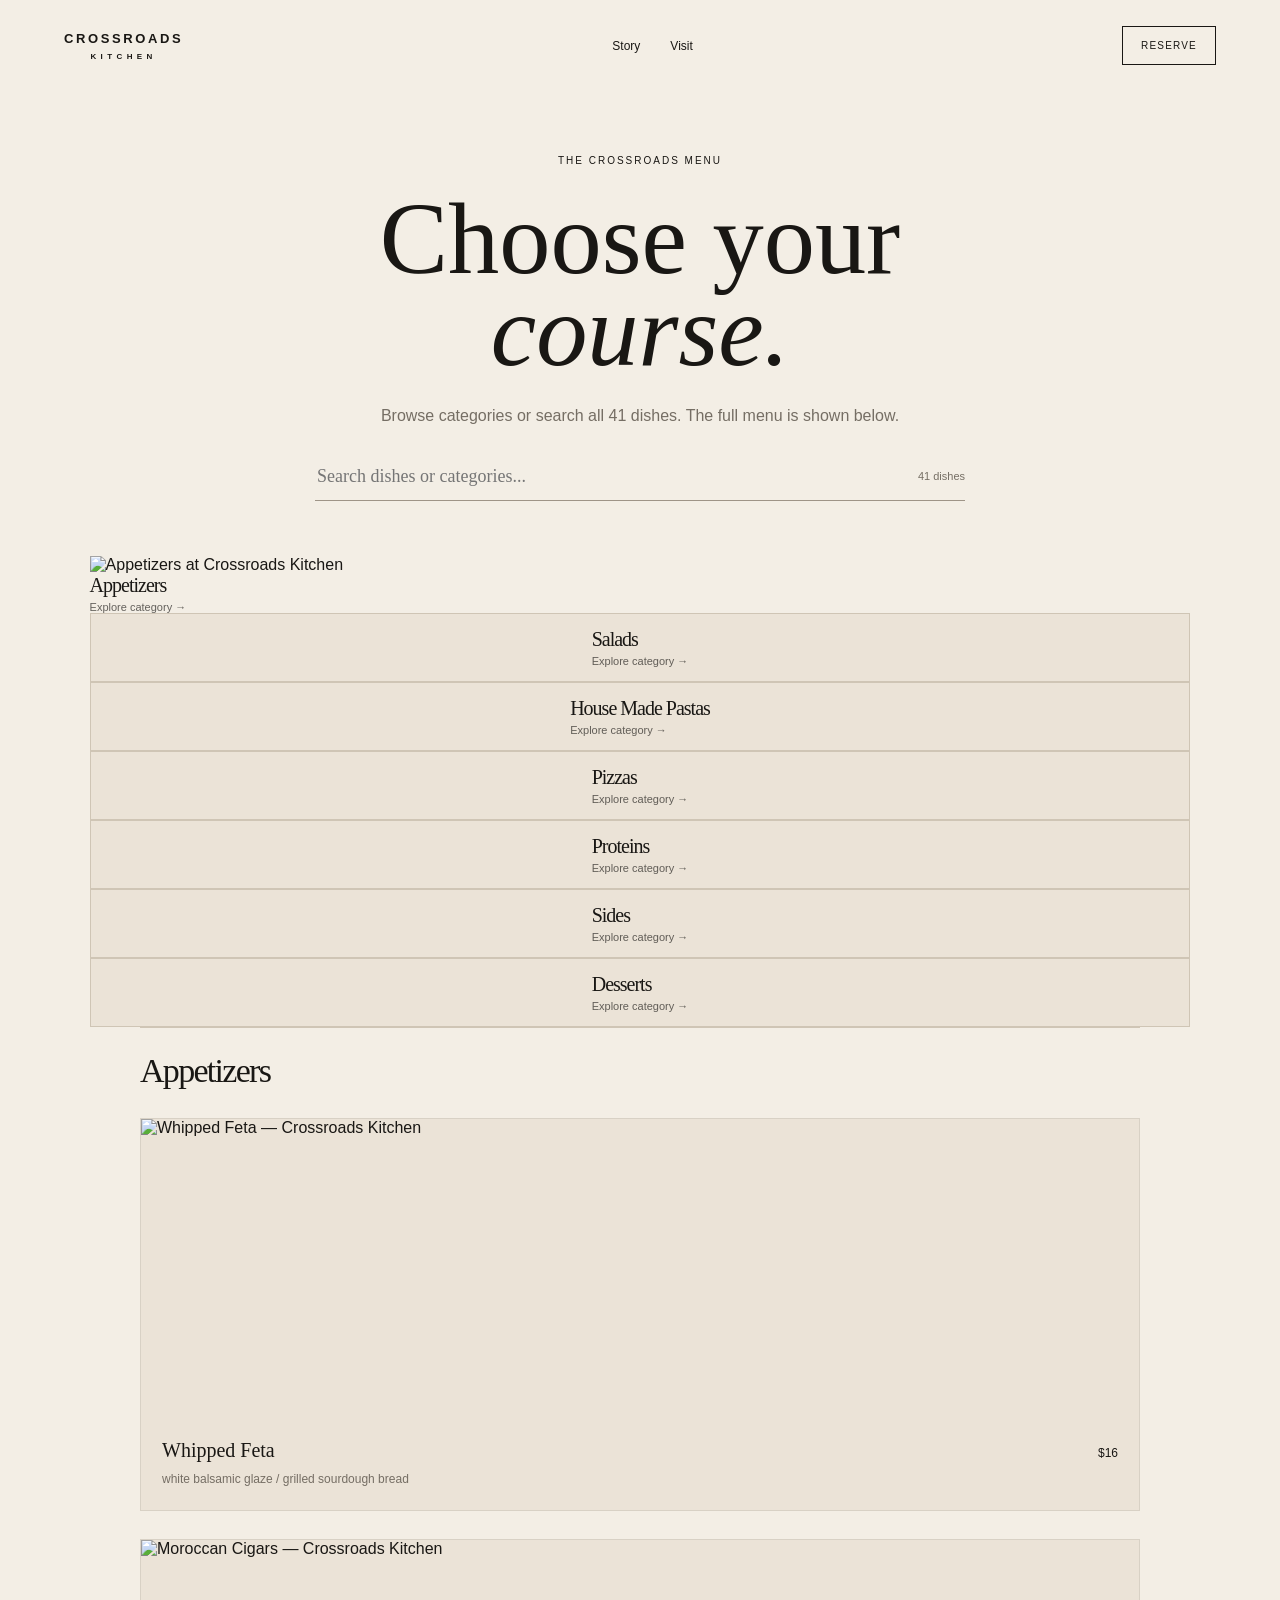
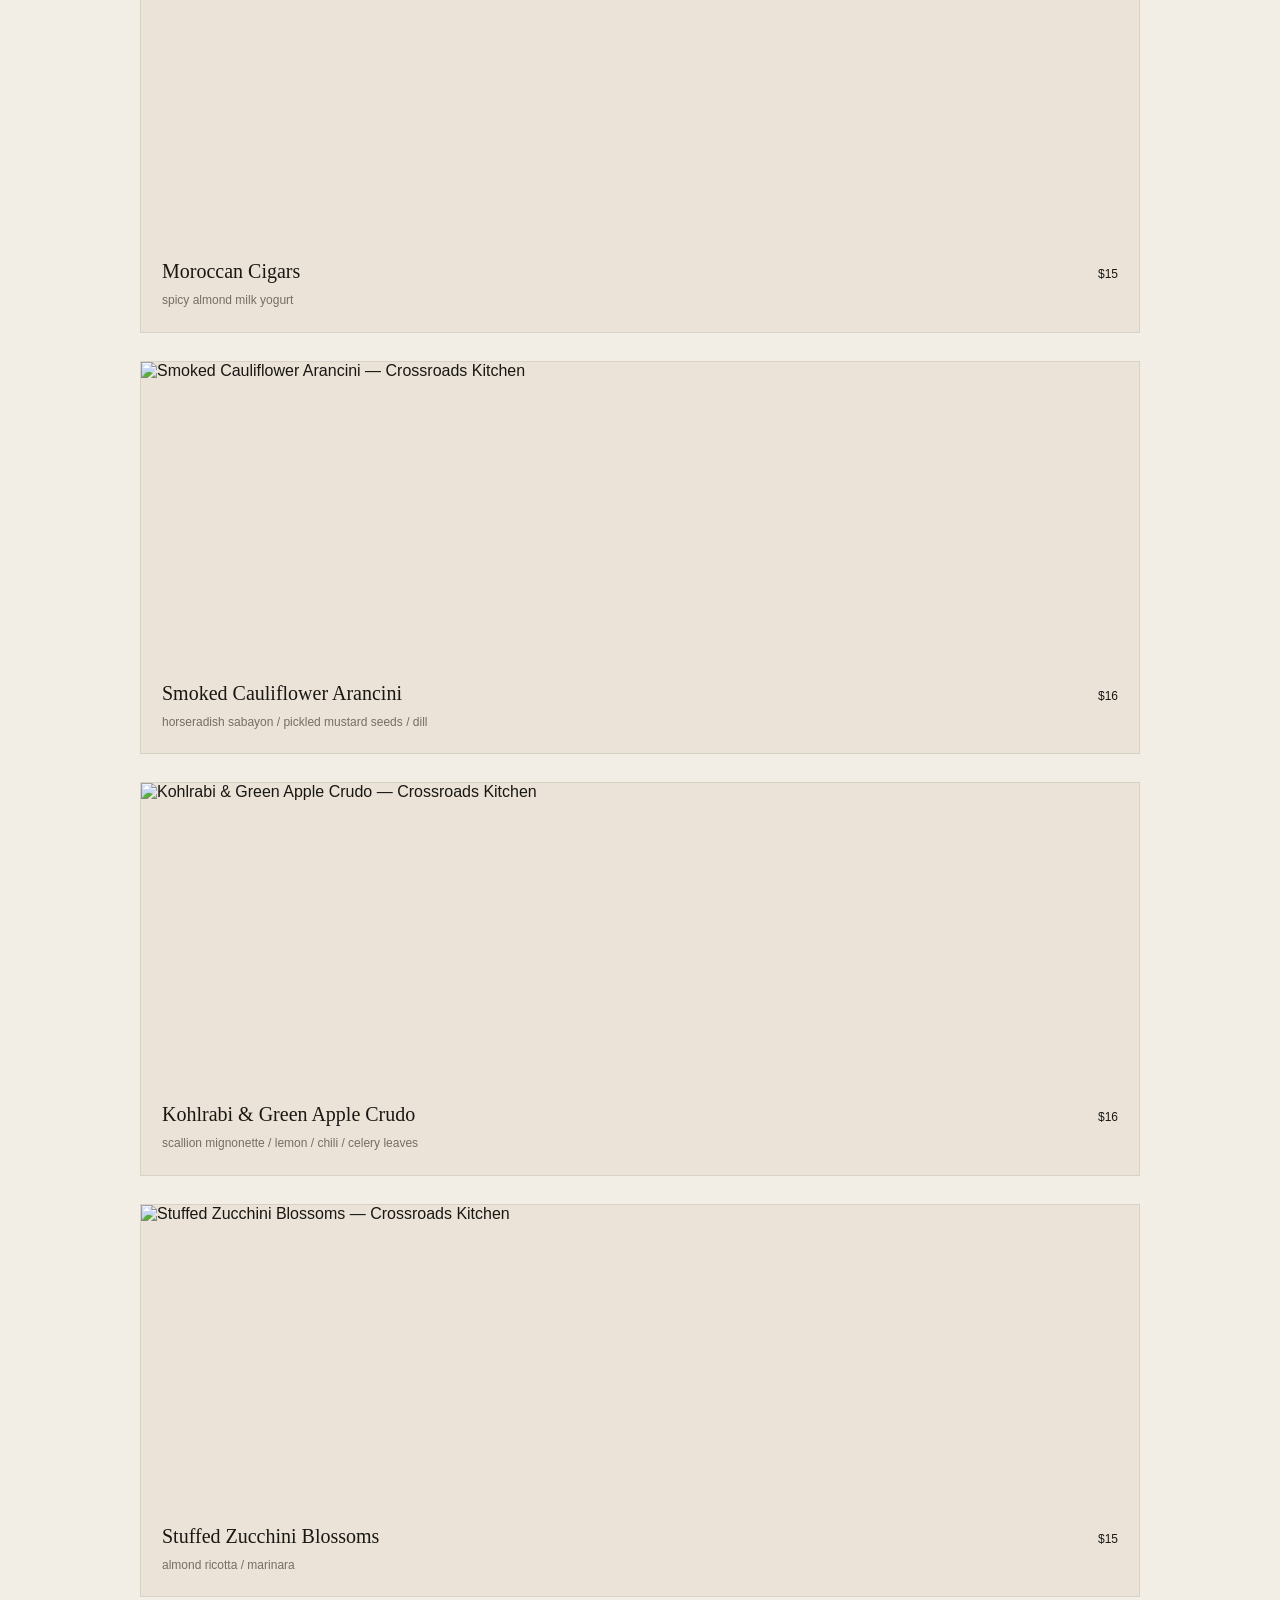
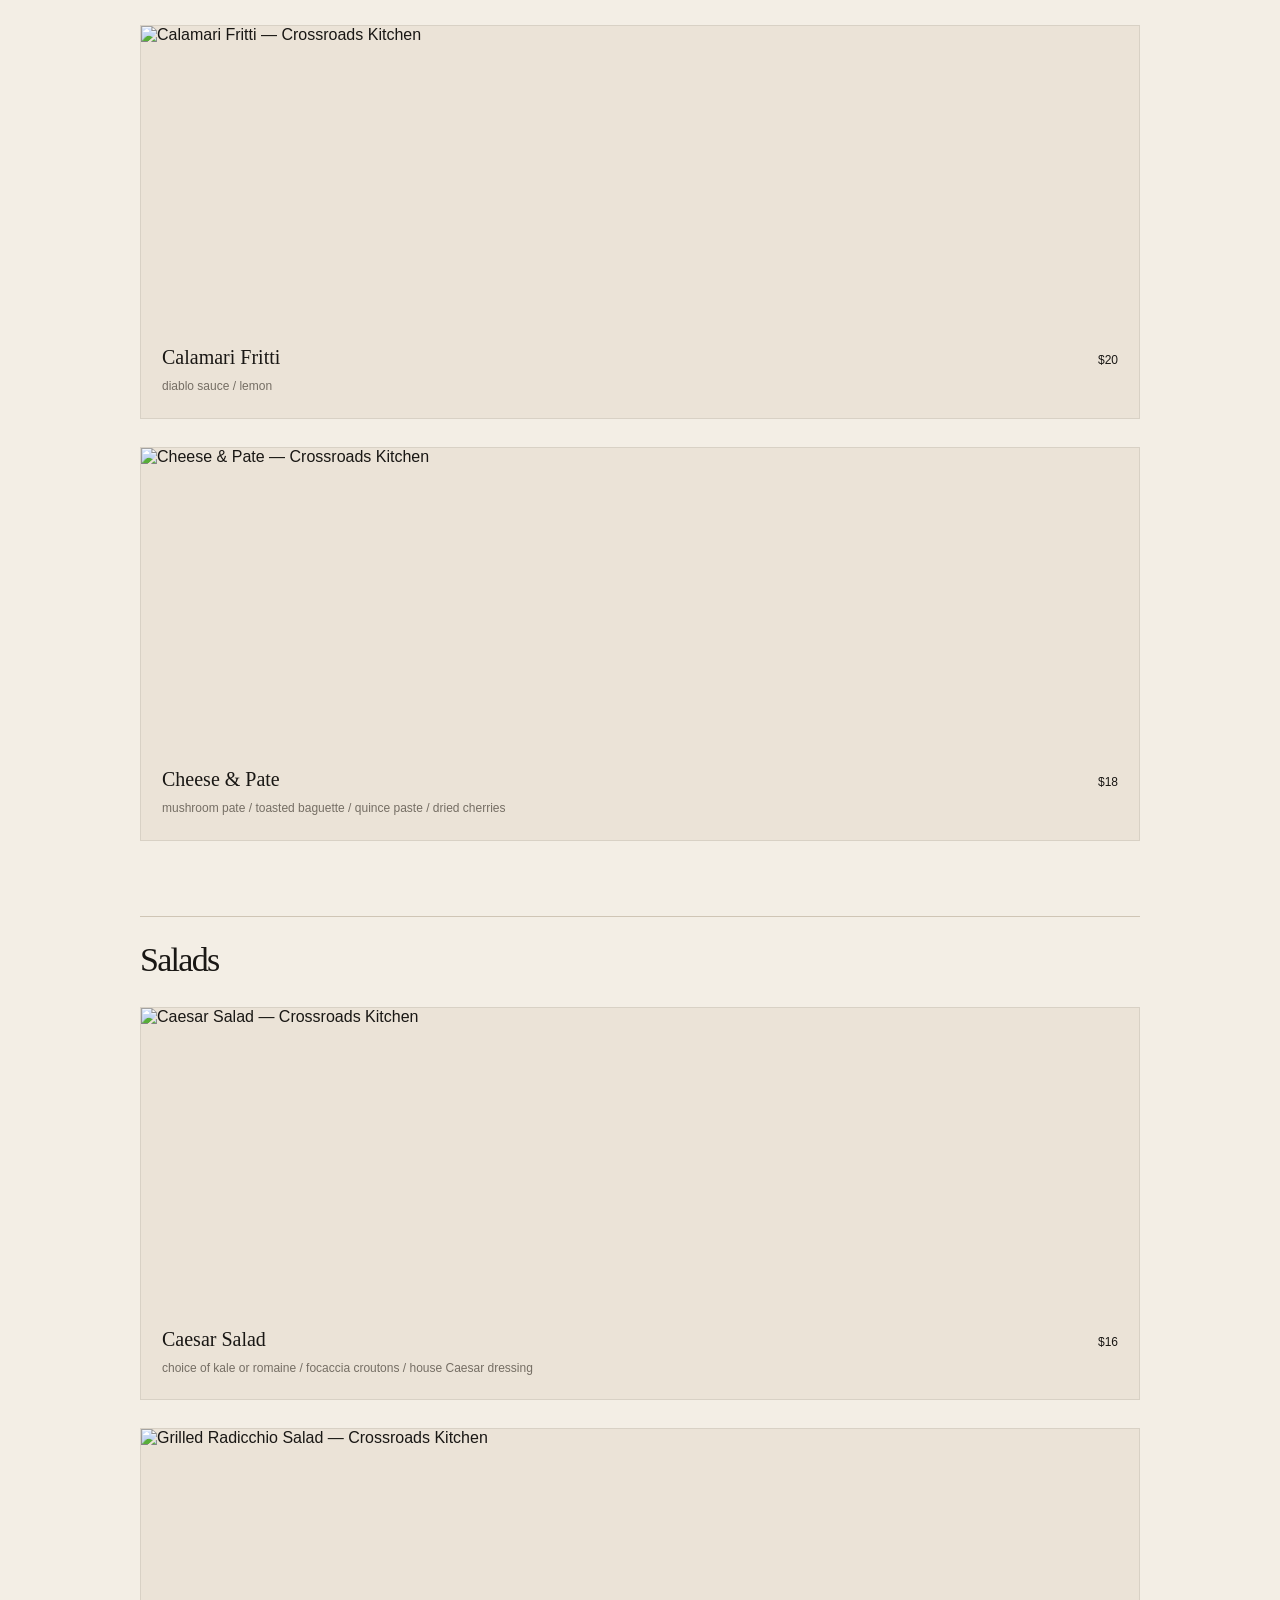
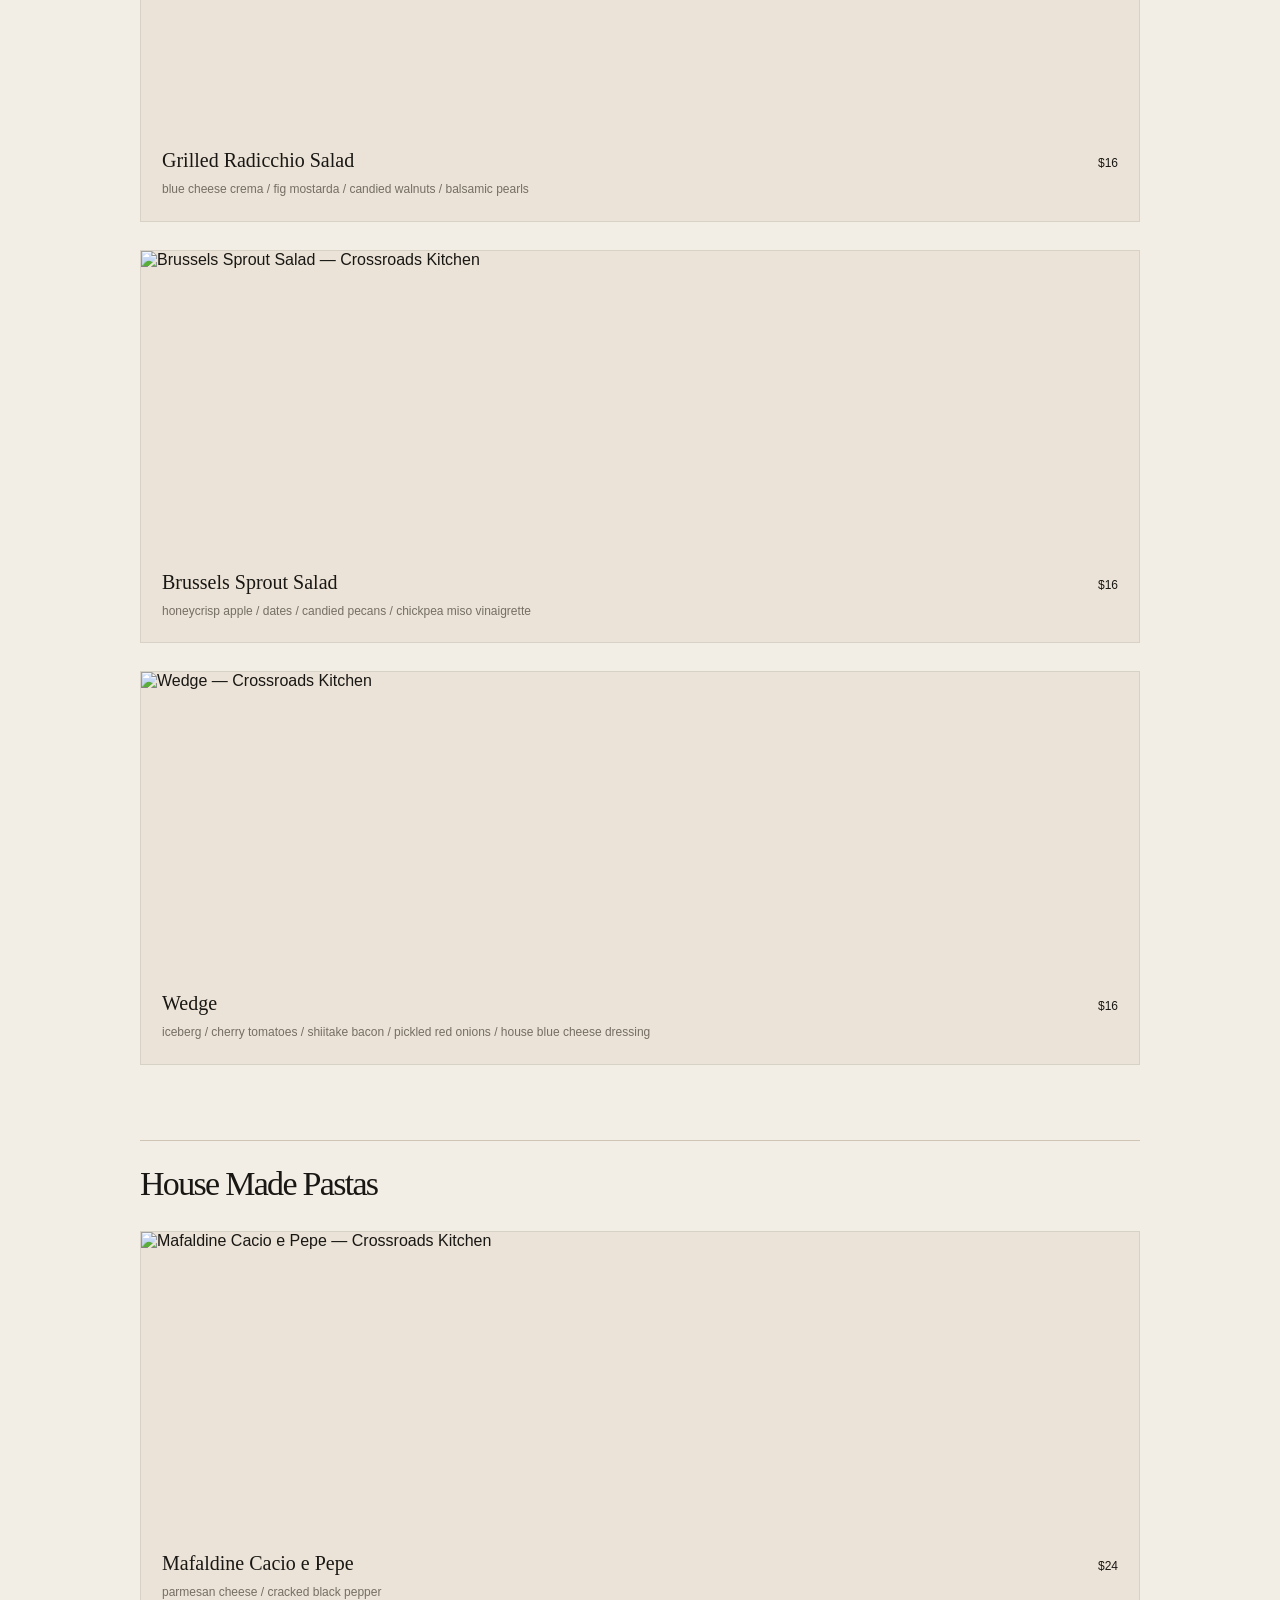
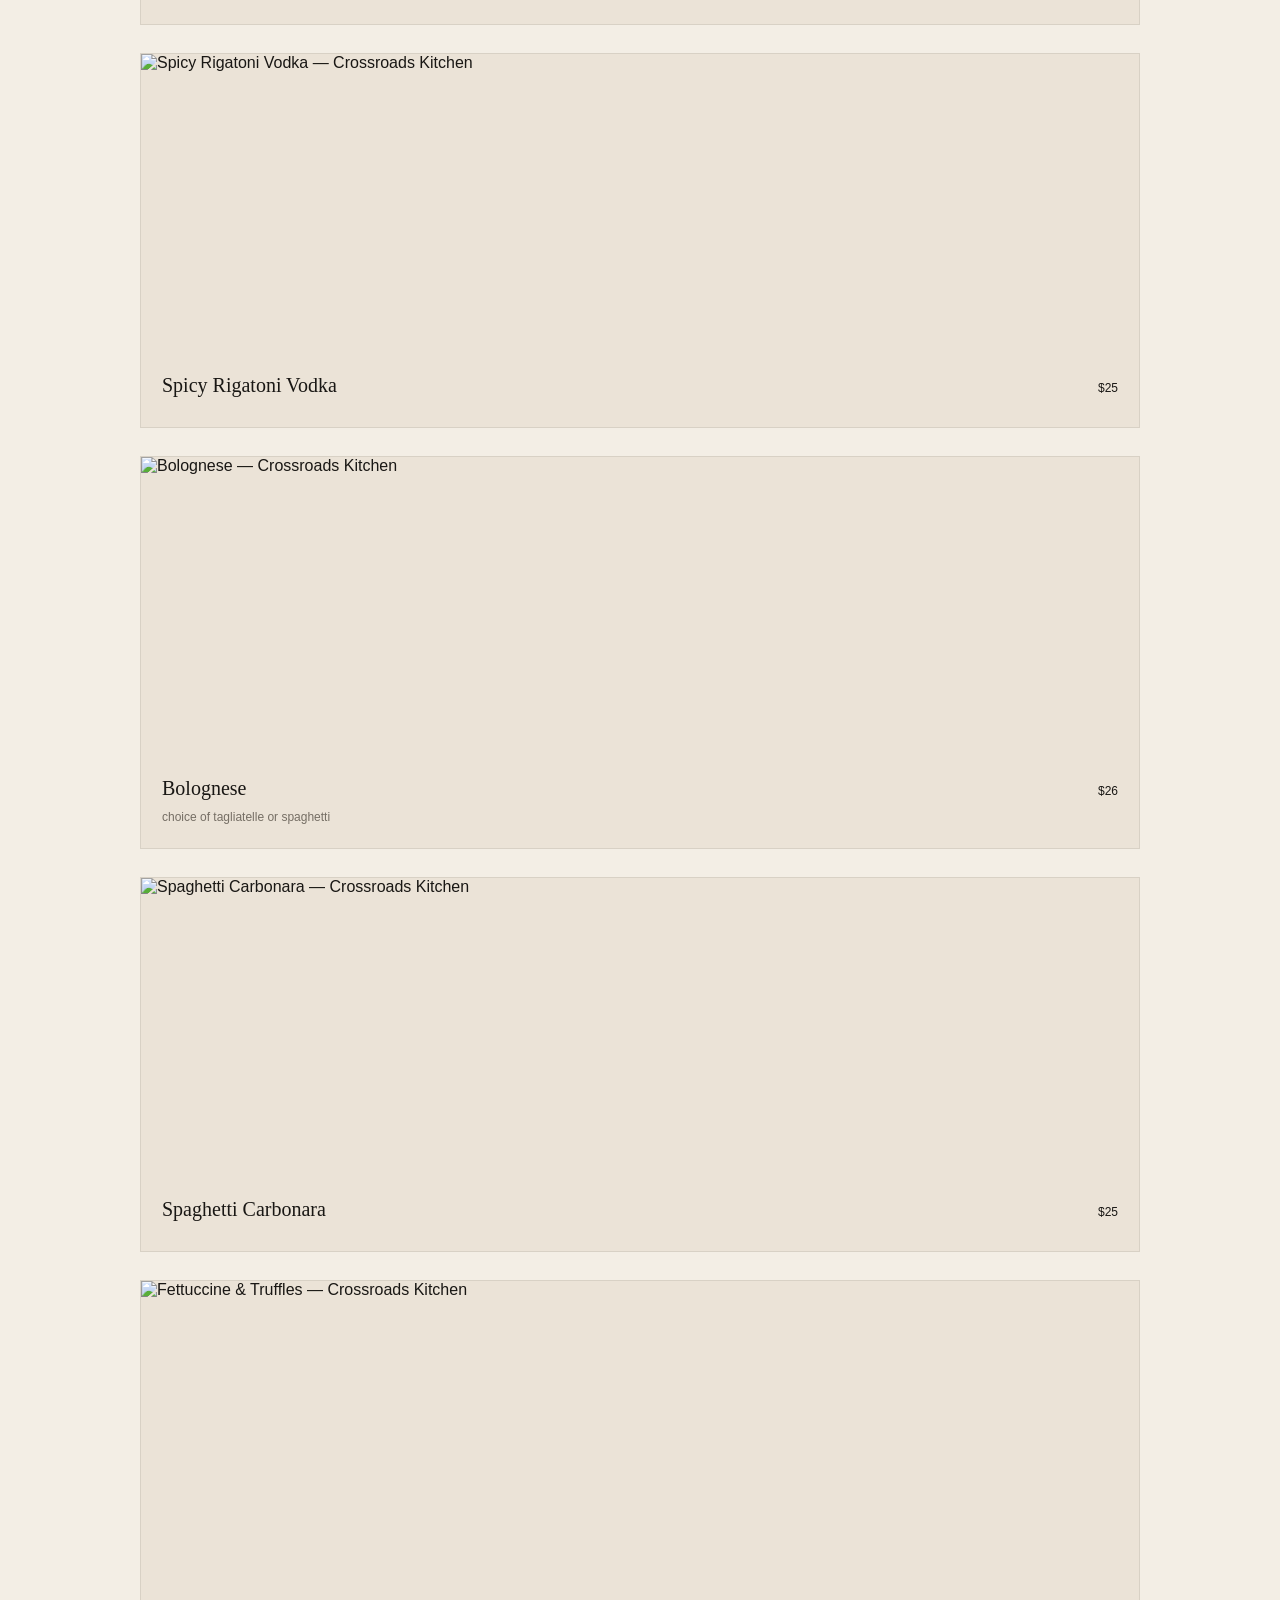
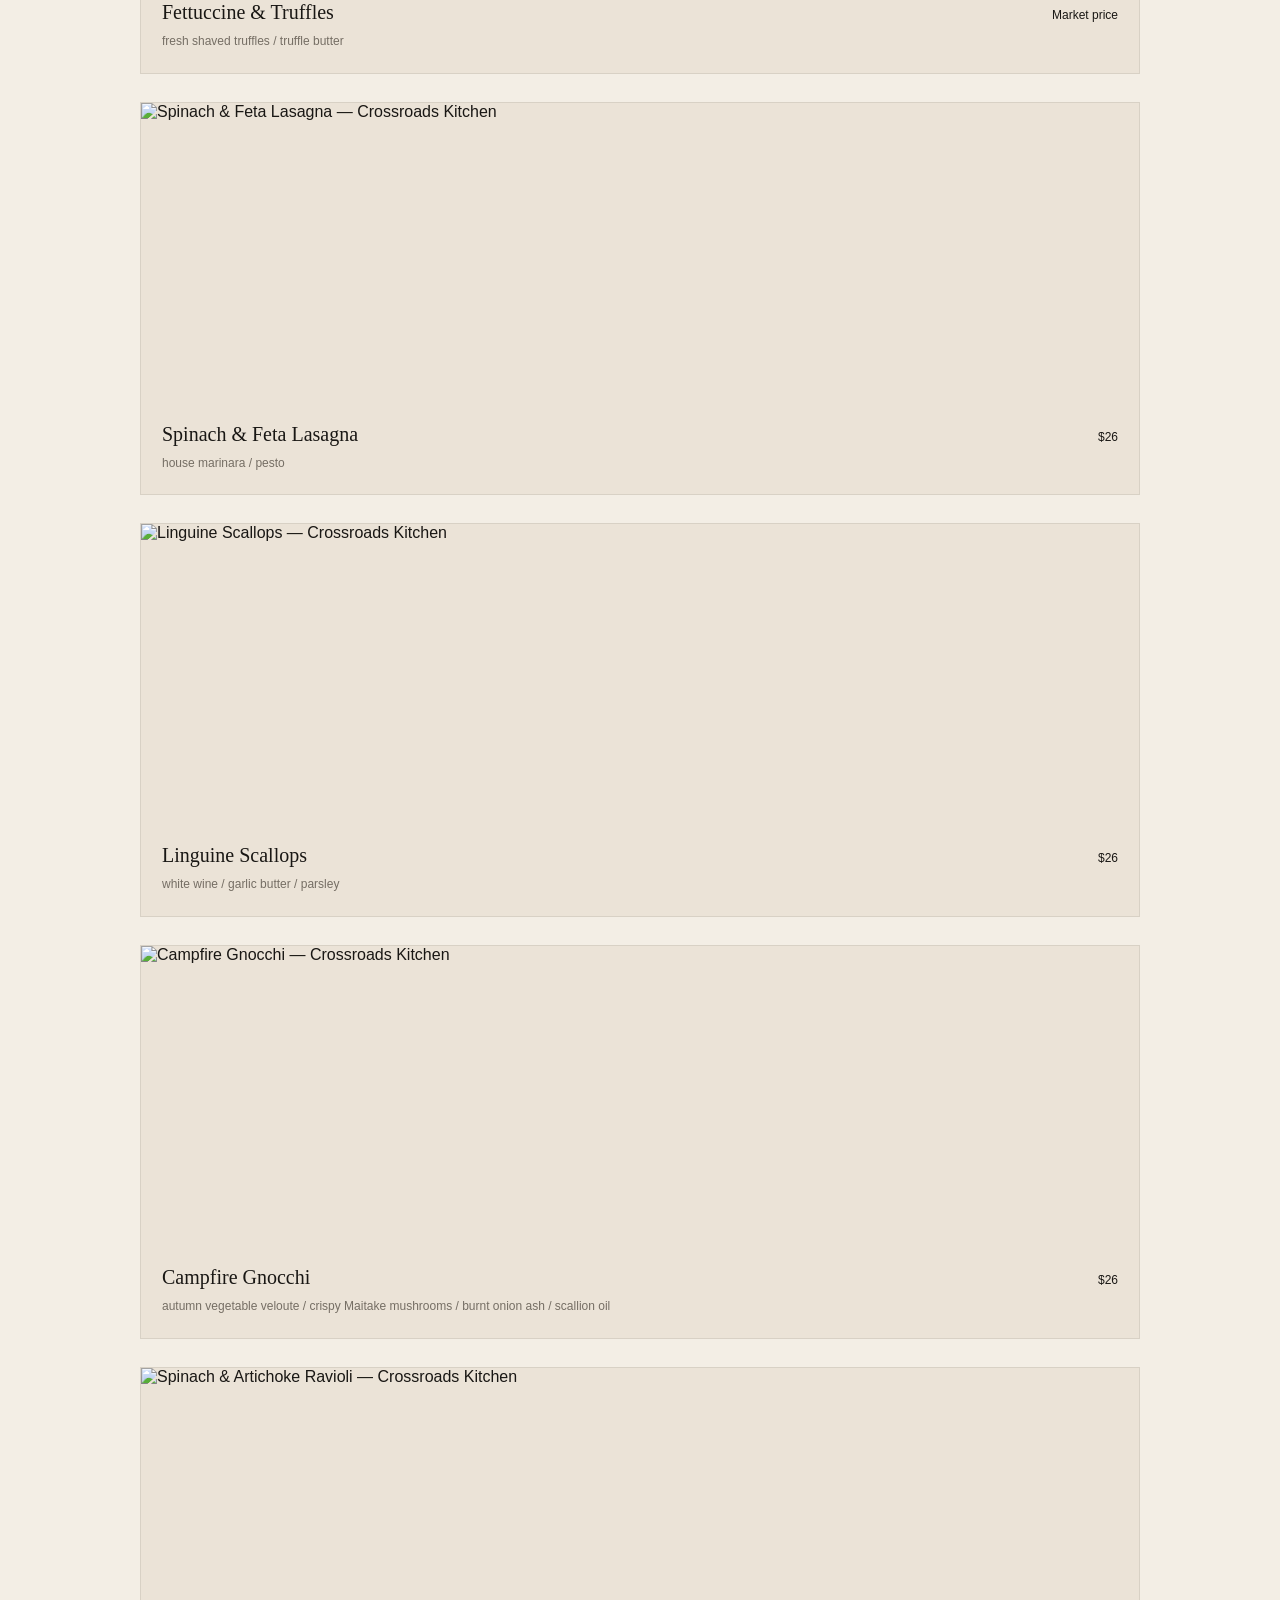
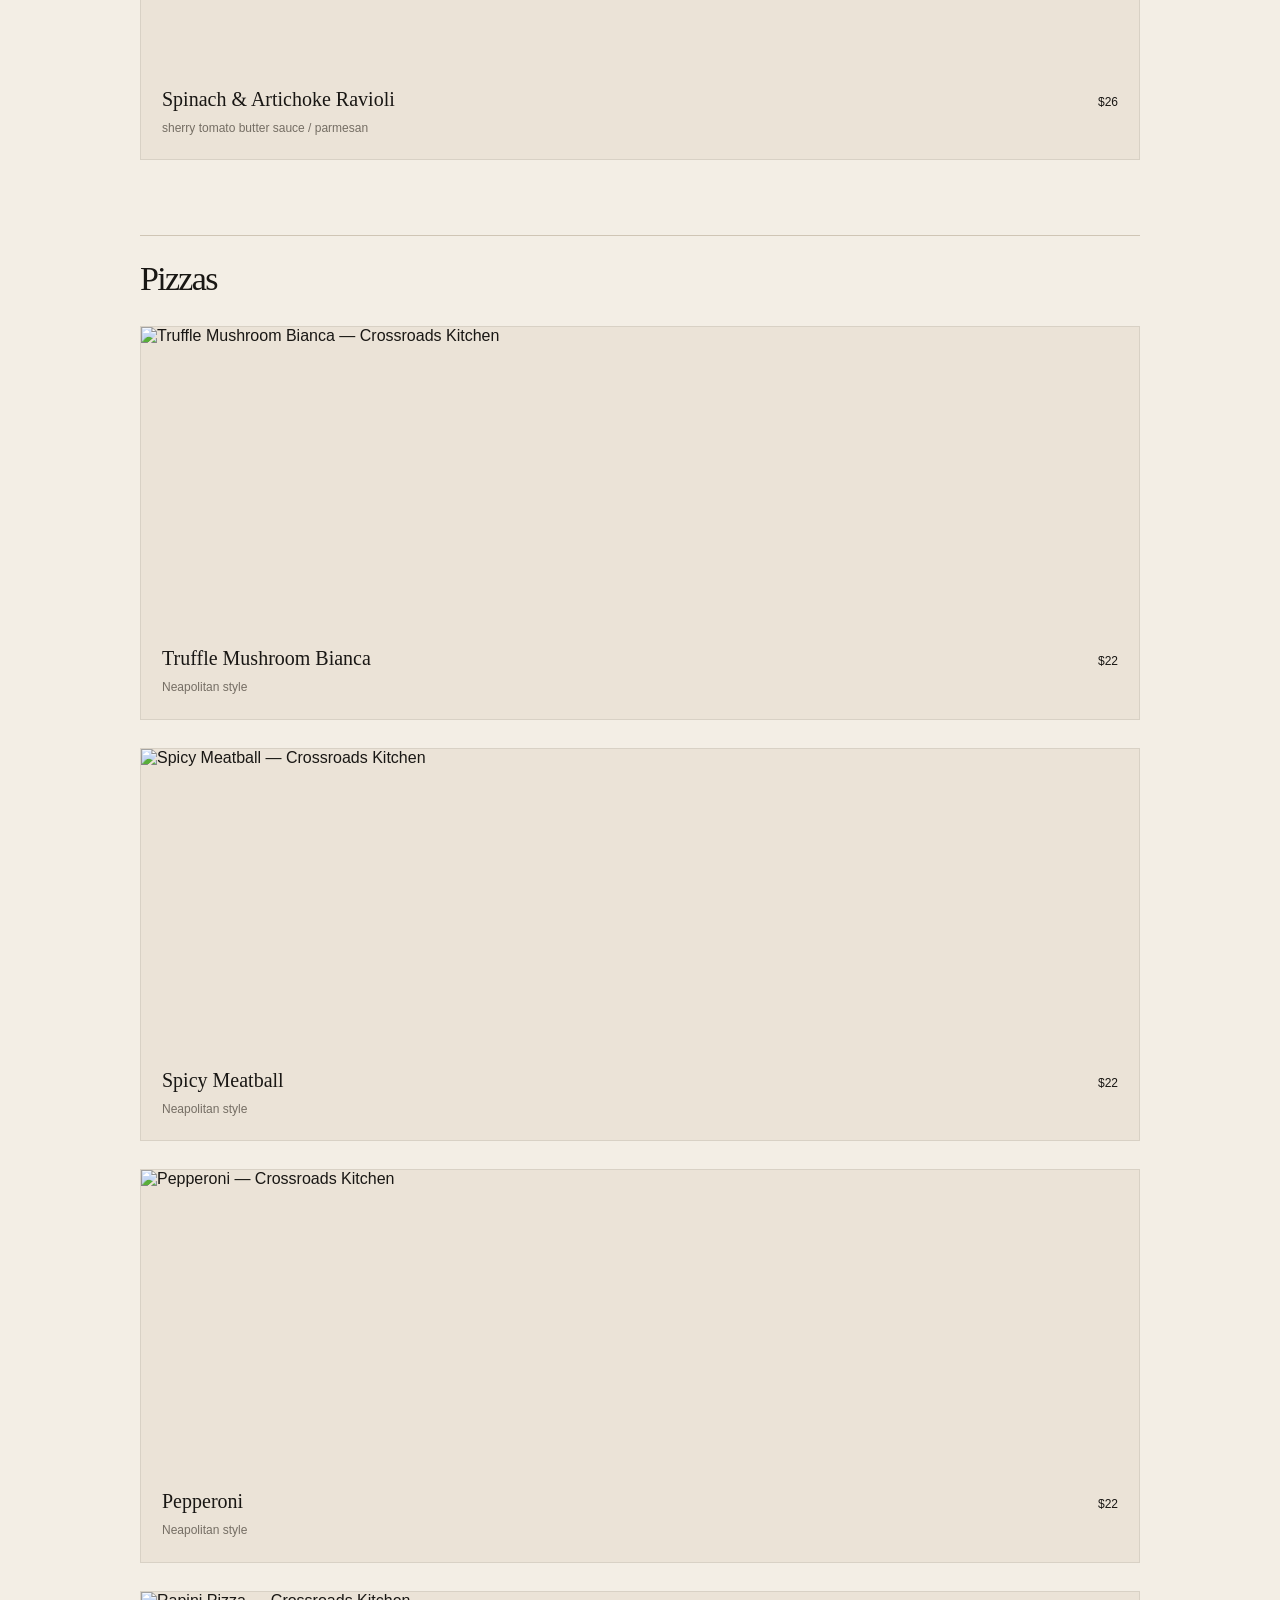
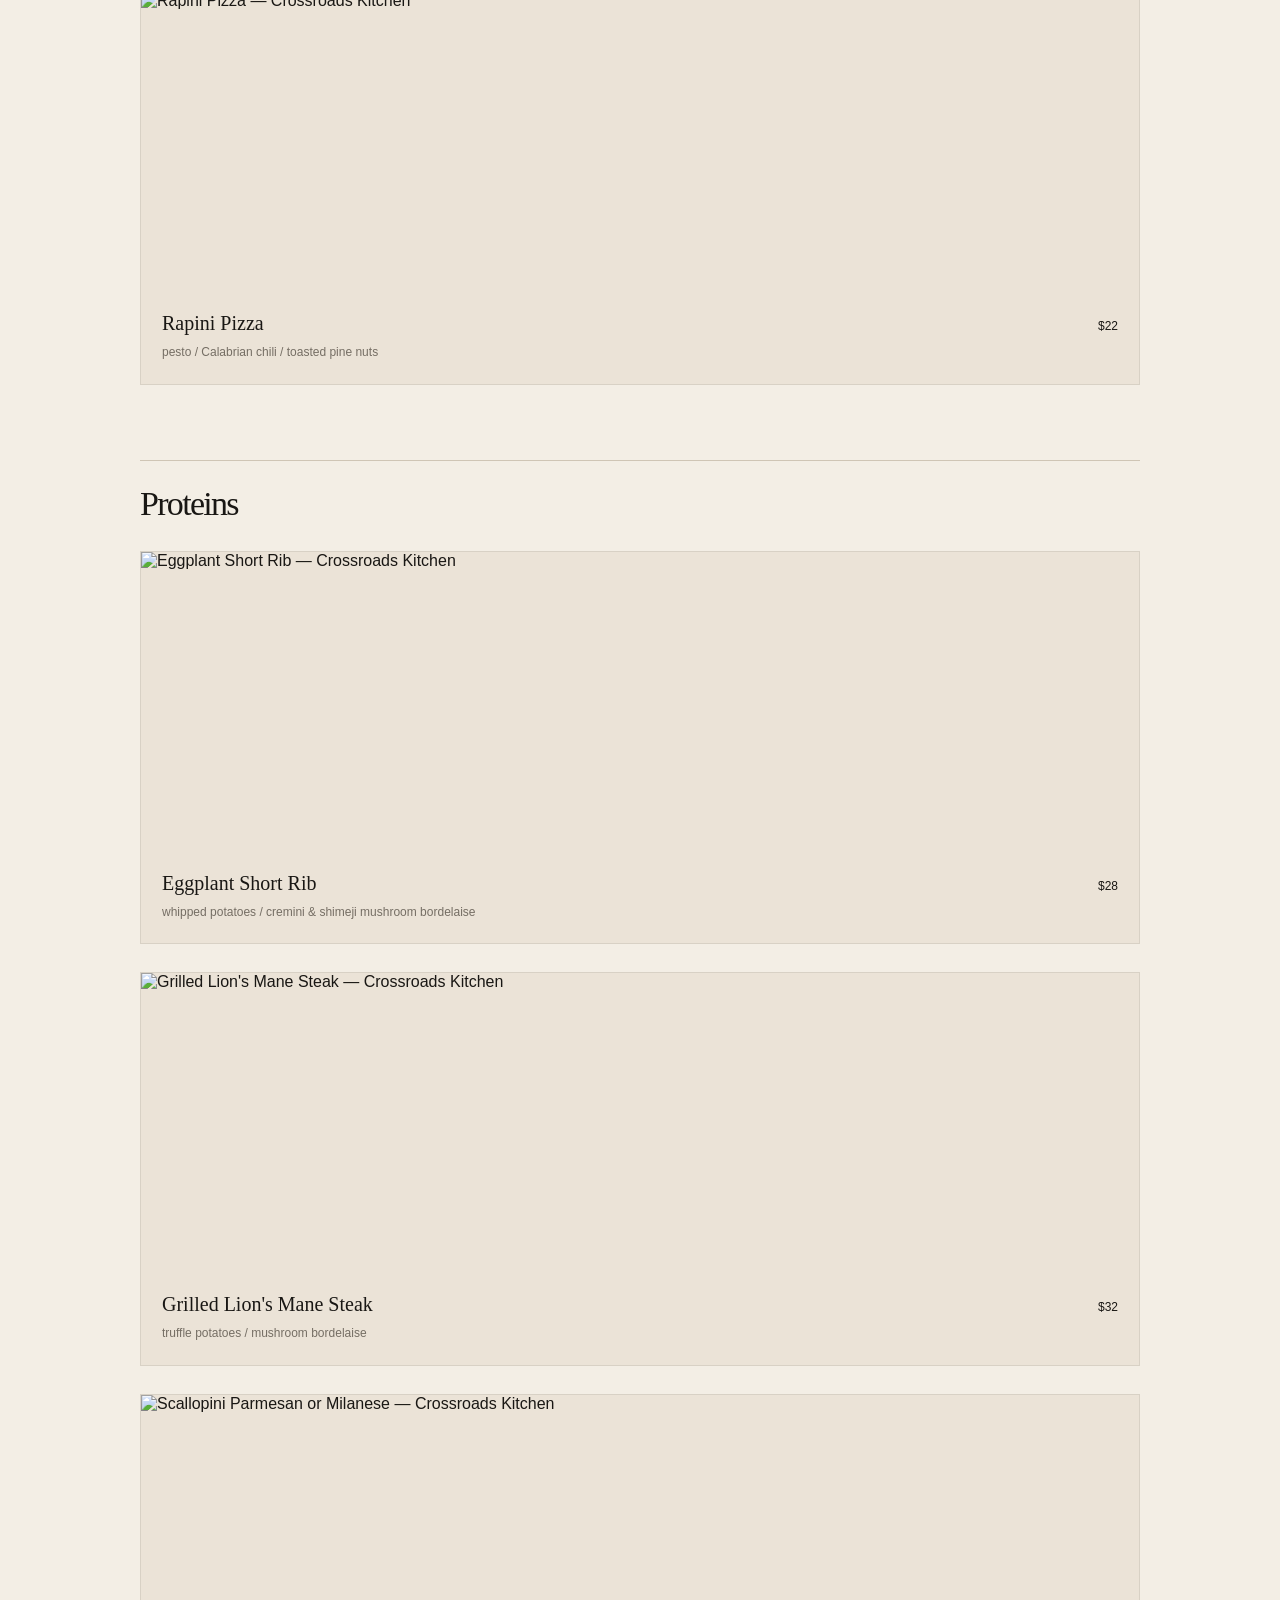
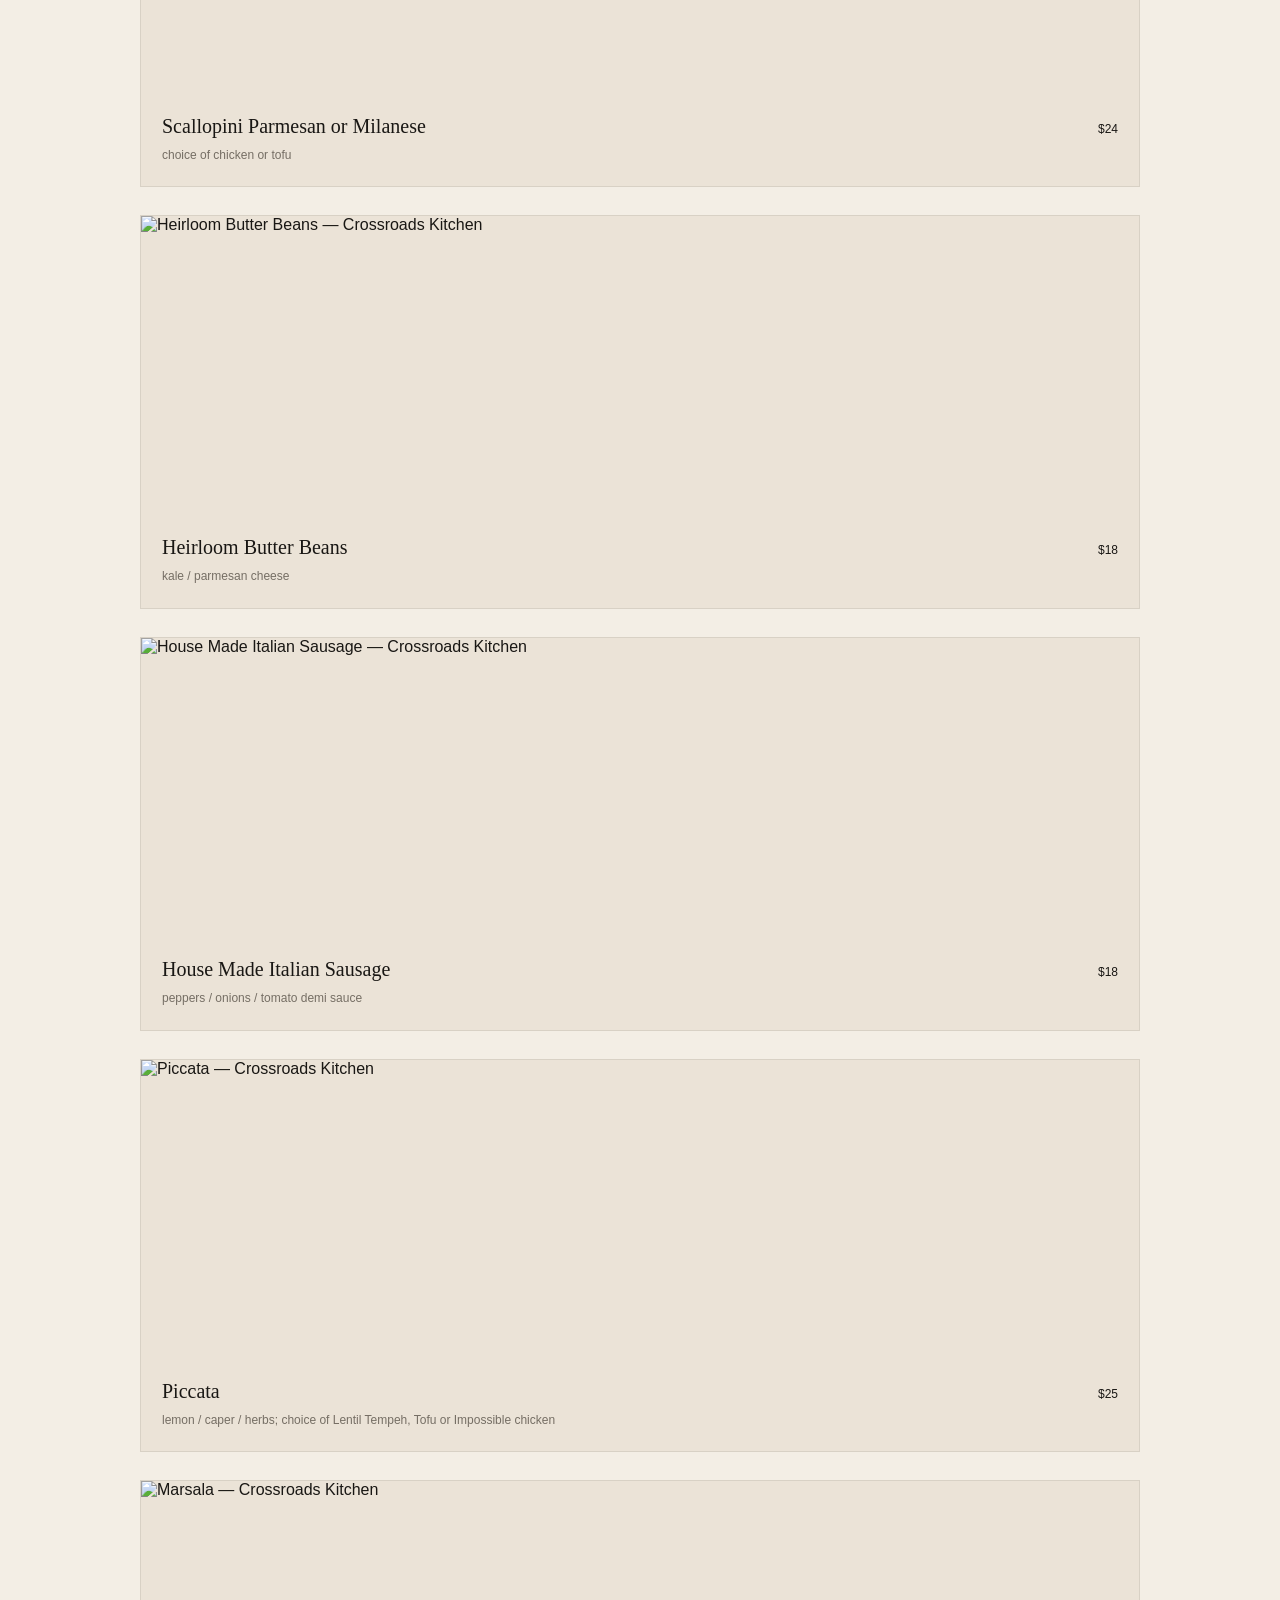
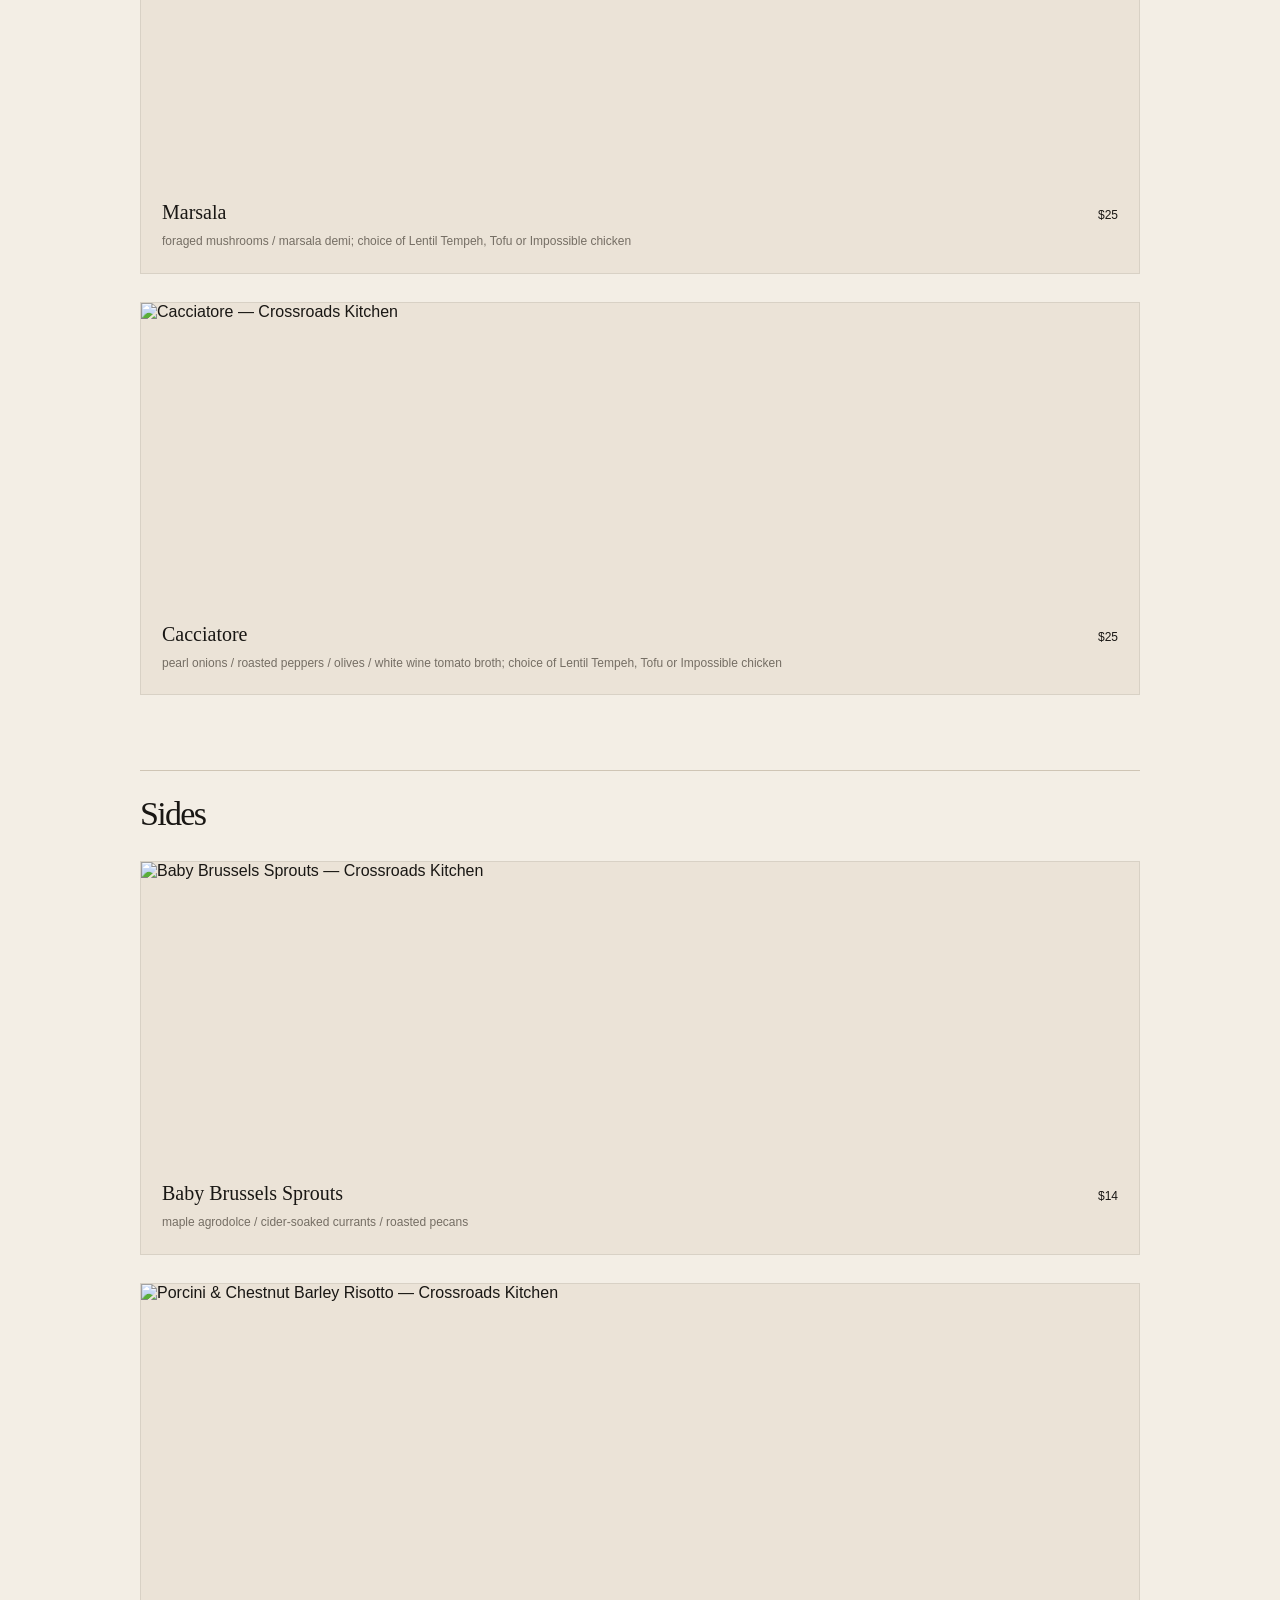
==== commit 7e33f38e: "Remove oversized mobile category cards" ====
--- a/menu.html
+++ b/menu.html
@@ -1,4 +1,4 @@
-<!doctype html><html lang="en"><head><meta charset="utf-8"><meta name="viewport" content="width=device-width,initial-scale=1"><title>Crossroads Kitchen — Menu</title><link rel="stylesheet" href="style.css"><style>.menu-page{padding:150px 7vw 100px}.menu-page header{color:#191714}.menu-page .intro{text-align:center;max-width:900px;margin:0 auto 55px}.menu-page h1{font:500 clamp(55px,8vw,105px) Georgia,serif;line-height:.9;margin:25px 0}.menu-page .intro p{color:#756e64;line-height:1.7}.menu-search{max-width:650px;margin:35px auto 0;display:flex;align-items:center;gap:15px;border-bottom:1px solid #9e9487;padding-bottom:12px}.menu-search input{flex:1;border:0;outline:0;background:transparent;font:18px Georgia,serif;color:#191714}.menu-search span{font:11px Arial;color:#756e64;white-space:nowrap}.category-grid{display:flex;flex-wrap:wrap;gap:10px;max-width:1000px;margin:0 auto 55px;justify-content:center}.category-card{position:relative;display:flex;align-items:center;justify-content:center;min-height:58px;padding:0 24px;overflow:hidden;color:#191714;text-decoration:none;background:#ebe3d7;border:1px solid #cfc5b5}.category-card img{display:none}.category-card:after{display:none}.category-card:hover{background:#191714;color:#fff}.category-info{position:relative;z-index:2;left:auto;right:auto;bottom:auto}.category-info small{display:none}.category-info h2{font:500 20px Georgia,serif;margin:0}.category-info span{display:block;font:11px Arial;opacity:.65;margin-top:4px}.menu-group{max-width:1000px;margin:0 auto 75px;border-top:1px solid #cfc5b5;padding-top:24px}.menu-group h2{font:500 34px Georgia,serif;margin:0 0 28px}.dish-card{margin:0 0 28px;background:#ebe3d7;border:1px solid rgba(117,110,100,.16);overflow:hidden;transition:transform .35s ease,box-shadow .35s ease}.dish-card img{display:block;width:100%;height:300px;object-fit:cover;transition:transform .6s ease}.dish-card:hover{transform:translateY(-5px);box-shadow:0 18px 45px rgba(35,27,19,.12)}.dish-card:hover img{transform:scale(1.035)}.dish-info{padding:20px 21px 22px}.dish-info strong{font:500 20px Georgia,serif;display:flex;justify-content:space-between;align-items:baseline;gap:18px}.dish-info em{font:normal 12px Arial;white-space:nowrap}.dish-info p{margin:8px 0 0;color:#756e64;font-size:12px;line-height:1.55}.notes{margin:80px auto 0;max-width:1000px;padding:35px;border:1px solid #cfc5b5;color:#756e64;font-size:12px;line-height:1.7}.search-empty{display:none;text-align:center;padding:50px;color:#756e64}@media(max-width:750px){.menu-page{padding:120px 6vw 70px}.category-grid{margin-bottom:45px}.category-card{min-height:260px}.category-info h2{font-size:34px}.dish-card img{height:220px}.dish-info{padding:18px}}</style></head><body><div class="menu-page"><header><a class="logo" href="index.html">CROSSROADS<small>KITCHEN</small></a><nav><a href="index.html#story">Story</a><a href="index.html#visit">Visit</a></nav><a class="reserve" href="https://www.opentable.com/r/crossroads-kitchen-melrose-los-angeles">Reserve</a></header><div class="intro"><small>THE CROSSROADS MENU</small><h1>Choose your<br><i>course.</i></h1><p>Browse categories or search all 41 dishes. The full menu is shown below.</p><div class="menu-search"><input id="menuSearch" type="search" placeholder="Search dishes or categories..." aria-label="Search dishes or categories"><span id="menuCount">41 dishes</span></div></div><div class="category-grid><a class="category-card" href="appetizers.html" data-search="Appetizers Whipped Feta , Moroccan Cigars , Smoked Cauliflower Arancini , Kohlrabi & Green Apple Crudo , Stuffed Zucchini Blossoms , Calamari Fritti , Cheese & Pate "><img src="https://resizer.otstatic.com/v2/photos/xlarge/2/79112621.jpg" alt="Appetizers at Crossroads Kitchen" loading="lazy"><div class="category-info"><small>7 dishes</small><h2>Appetizers</h2><span>Explore category →</span></div></a><a class="category-card" href="salads.html" data-search="Salads Caesar Salad , Grilled Radicchio Salad , Brussels Sprout Salad , Wedge "><img src="https://resizer.otstatic.com/v2/photos/xlarge/2/79112621.jpg" alt="Salads at Crossroads Kitchen" loading="lazy"><div class="category-info"><small>4 dishes</small><h2>Salads</h2><span>Explore category →</span></div></a><a class="category-card" href="pastas.html" data-search="Pastas Mafaldine Cacio e Pepe , Spicy Rigatoni Vodka , Bolognese , Spaghetti Carbonara , Fettuccine & Truffles , Spinach & Feta Lasagna , Linguine Scallops , Campfire Gnocchi , Spinach & Artichoke Ravioli "><img src="https://goldbelly.imgix.net/uploads/showcase_media_asset/image/229317/Crossroads-Spicy-Rigatoni-2.jpg?ar=1%3A1&auto=format&fit=crop&ixlib=react-9.10.0&w=1600" alt="House Made Pastas at Crossroads Kitchen" loading="lazy"><div class="category-info"><small>9 dishes</small><h2>House Made Pastas</h2><span>Explore category →</span></div></a><a class="category-card" href="pizzas.html" data-search="Pizzas Truffle Mushroom Bianca , Spicy Meatball , Pepperoni , Rapini Pizza "><img src="https://vegnews.com/media/W1siZiIsIjI0NTM2L0pha29iTGF5bWFuLjEyMjAuQ3Jvc3Nyb2Fkcy5KYWtvYkxheW1hbi5qcGciXSxbInAiLCJ0aHVtYiIsIjE2MDB4OTQ2Iix7ImZvcm1hdCI6ImpwZyJ9XSxbInAiLCJvcHRpbWl6ZSJd/JakobLayman.1220.Crossroads_003.jpg?sha=c92c6731f0ed3732" alt="Pizzas at Crossroads Kitchen" loading="lazy"><div class="category-info"><small>4 dishes</small><h2>Pizzas</h2><span>Explore category →</span></div></a><a class="category-card" href="proteins.html" data-search="Proteins Eggplant Short Rib , Grilled Lion's Mane Steak , Scallopini Parmesan or Milanese , Heirloom Butter Beans , House Made Italian Sausage , Piccata , Marsala , Cacciatore "><img src="https://vegnews.com/media/W1siZiIsIjUwNDExL0Nyb3Nzcm9hZHMtS2l0Y2hlbi1MaW9ucy1NYW5lLVN0ZWFrLWFuZC1UcnVmZmxlLVBvdGF0b2VzLmpwZyJdLFsicCIsInRodW1iIiwiMTM2MHgiLHsiZm9ybWF0IjpudWxsfV0sWyJwIiwib3B0aW1pemUiXV0/Crossroads-Kitchen-Lions-Mane-Steak-and-Truffle-Potatoes.jpg?sha=640622b0c5b4a472" alt="Proteins at Crossroads Kitchen" loading="lazy"><div class="category-info"><small>8 dishes</small><h2>Proteins</h2><span>Explore category →</span></div></a><a class="category-card" href="sides.html" data-search="Sides Baby Brussels Sprouts , Porcini & Chestnut Barley Risotto , Roasted Sweet Potato Wedges , Lentil & Farro Stuffed Artichoke , Truffle Potatoes "><img src="https://vegnews.com/media/W1siZiIsIjUwNDExL0Nyb3Nzcm9hZHMtS2l0Y2hlbi1MaW9ucy1NYW5lLVN0ZWFrLWFuZC1UcnVmZmxlLVBvdGF0b2VzLmpwZyJdLFsicCIsInRodW1iIiwiMTM2MHgiLHsiZm9ybWF0IjpudWxsfV0sWyJwIiwib3B0aW1pemUiXV0/Crossroads-Kitchen-Lions-Mane-Steak-and-Truffle-Potatoes.jpg?sha=640622b0c5b4a472" alt="Sides at Crossroads Kitchen" loading="lazy"><div class="category-info"><small>5 dishes</small><h2>Sides</h2><span>Explore category →</span></div></a><a class="category-card" href="desserts.html" data-search="Desserts Sorbet of the Day , Brownie Sundae , Banana Pudding , Chocolate Cake "><img src="https://mms.businesswire.com/media/20220309005144/en/1383654/5/CrossroadsxSupplant_004.jpg?download=1" alt="Desserts at Crossroads Kitchen" loading="lazy"><div class="category-info"><small>4 dishes</small><h2>Desserts</h2><span>Explore category →</span></div></a></div><div id="foodResults"><section class="menu-group"><h2>Appetizers</h2><article class="dish-card"><img src="https://resizer.otstatic.com/v2/photos/xlarge/2/79112621.jpg" alt="Whipped Feta — Crossroads Kitchen" loading="lazy"><div class="dish-info"><strong>Whipped Feta <em>$16</em></strong><p>white balsamic glaze / grilled sourdough bread</p></div></article><article class="dish-card"><img src="https://resizer.otstatic.com/v2/photos/xlarge/2/79112621.jpg" alt="Moroccan Cigars — Crossroads Kitchen" loading="lazy"><div class="dish-info"><strong>Moroccan Cigars <em>$15</em></strong><p>spicy almond milk yogurt</p></div></article><article class="dish-card"><img src="https://resizer.otstatic.com/v2/photos/xlarge/2/79112621.jpg" alt="Smoked Cauliflower Arancini — Crossroads Kitchen" loading="lazy"><div class="dish-info"><strong>Smoked Cauliflower Arancini <em>$16</em></strong><p>horseradish sabayon / pickled mustard seeds / dill</p></div></article><article class="dish-card"><img src="https://resizer.otstatic.com/v2/photos/xlarge/2/79112621.jpg" alt="Kohlrabi & Green Apple Crudo — Crossroads Kitchen" loading="lazy"><div class="dish-info"><strong>Kohlrabi & Green Apple Crudo <em>$16</em></strong><p>scallion mignonette / lemon / chili / celery leaves</p></div></article><article class="dish-card"><img src="https://resizer.otstatic.com/v2/photos/xlarge/2/79112621.jpg" alt="Stuffed Zucchini Blossoms — Crossroads Kitchen" loading="lazy"><div class="dish-info"><strong>Stuffed Zucchini Blossoms <em>$15</em></strong><p>almond ricotta / marinara</p></div></article><article class="dish-card"><img src="https://resizer.otstatic.com/v2/photos/xlarge/2/79112621.jpg" alt="Calamari Fritti — Crossroads Kitchen" loading="lazy"><div class="dish-info"><strong>Calamari Fritti <em>$20</em></strong><p>diablo sauce / lemon</p></div></article><article class="dish-card"><img src="https://resizer.otstatic.com/v2/photos/xlarge/2/79112621.jpg" alt="Cheese & Pate — Crossroads Kitchen" loading="lazy"><div class="dish-info"><strong>Cheese & Pate <em>$18</em></strong><p>mushroom pate / toasted baguette / quince paste / dried cherries</p></div></article></section>
+<!doctype html><html lang="en"><head><meta charset="utf-8"><meta name="viewport" content="width=device-width,initial-scale=1"><title>Crossroads Kitchen — Menu</title><link rel="stylesheet" href="style.css"><style>.menu-page{padding:150px 7vw 100px}.menu-page header{color:#191714}.menu-page .intro{text-align:center;max-width:900px;margin:0 auto 55px}.menu-page h1{font:500 clamp(55px,8vw,105px) Georgia,serif;line-height:.9;margin:25px 0}.menu-page .intro p{color:#756e64;line-height:1.7}.menu-search{max-width:650px;margin:35px auto 0;display:flex;align-items:center;gap:15px;border-bottom:1px solid #9e9487;padding-bottom:12px}.menu-search input{flex:1;border:0;outline:0;background:transparent;font:18px Georgia,serif;color:#191714}.menu-search span{font:11px Arial;color:#756e64;white-space:nowrap}.category-grid{display:flex;flex-wrap:wrap;gap:10px;max-width:1000px;margin:0 auto 55px;justify-content:center}.category-card{position:relative;display:flex;align-items:center;justify-content:center;min-height:54px;padding:14px 18px;overflow:hidden;color:#191714;text-decoration:none;background:#ebe3d7;border:1px solid #cfc5b5}.category-card img{display:none}.category-card:after{display:none}.category-card:hover{background:#191714;color:#fff}.category-info{position:relative;z-index:2;left:auto;right:auto;bottom:auto}.category-info small{display:none}.category-info h2{font:500 20px Georgia,serif;margin:0}.category-info span{display:block;font:11px Arial;opacity:.65;margin-top:4px}.menu-group{max-width:1000px;margin:0 auto 75px;border-top:1px solid #cfc5b5;padding-top:24px}.menu-group h2{font:500 34px Georgia,serif;margin:0 0 28px}.dish-card{margin:0 0 28px;background:#ebe3d7;border:1px solid rgba(117,110,100,.16);overflow:hidden;transition:transform .35s ease,box-shadow .35s ease}.dish-card img{display:block;width:100%;height:300px;object-fit:cover;transition:transform .6s ease}.dish-card:hover{transform:translateY(-5px);box-shadow:0 18px 45px rgba(35,27,19,.12)}.dish-card:hover img{transform:scale(1.035)}.dish-info{padding:20px 21px 22px}.dish-info strong{font:500 20px Georgia,serif;display:flex;justify-content:space-between;align-items:baseline;gap:18px}.dish-info em{font:normal 12px Arial;white-space:nowrap}.dish-info p{margin:8px 0 0;color:#756e64;font-size:12px;line-height:1.55}.notes{margin:80px auto 0;max-width:1000px;padding:35px;border:1px solid #cfc5b5;color:#756e64;font-size:12px;line-height:1.7}.search-empty{display:none;text-align:center;padding:50px;color:#756e64}@media(max-width:750px){.menu-page{padding:120px 6vw 70px}.category-grid{gap:8px;margin-bottom:40px;justify-content:flex-start}.category-card{min-height:50px;padding:12px 14px}.category-info h2{font-size:18px}.category-info span{display:none}.dish-card img{height:220px}.dish-info{padding:18px}}</style></head><body><div class="menu-page"><header><a class="logo" href="index.html">CROSSROADS<small>KITCHEN</small></a><nav><a href="index.html#story">Story</a><a href="index.html#visit">Visit</a></nav><a class="reserve" href="https://www.opentable.com/r/crossroads-kitchen-melrose-los-angeles">Reserve</a></header><div class="intro"><small>THE CROSSROADS MENU</small><h1>Choose your<br><i>course.</i></h1><p>Browse categories or search all 41 dishes. The full menu is shown below.</p><div class="menu-search"><input id="menuSearch" type="search" placeholder="Search dishes or categories..." aria-label="Search dishes or categories"><span id="menuCount">41 dishes</span></div></div><div class="category-grid><a class="category-card" href="appetizers.html" data-search="Appetizers Whipped Feta , Moroccan Cigars , Smoked Cauliflower Arancini , Kohlrabi & Green Apple Crudo , Stuffed Zucchini Blossoms , Calamari Fritti , Cheese & Pate "><img src="https://resizer.otstatic.com/v2/photos/xlarge/2/79112621.jpg" alt="Appetizers at Crossroads Kitchen" loading="lazy"><div class="category-info"><small>7 dishes</small><h2>Appetizers</h2><span>Explore category →</span></div></a><a class="category-card" href="salads.html" data-search="Salads Caesar Salad , Grilled Radicchio Salad , Brussels Sprout Salad , Wedge "><img src="https://resizer.otstatic.com/v2/photos/xlarge/2/79112621.jpg" alt="Salads at Crossroads Kitchen" loading="lazy"><div class="category-info"><small>4 dishes</small><h2>Salads</h2><span>Explore category →</span></div></a><a class="category-card" href="pastas.html" data-search="Pastas Mafaldine Cacio e Pepe , Spicy Rigatoni Vodka , Bolognese , Spaghetti Carbonara , Fettuccine & Truffles , Spinach & Feta Lasagna , Linguine Scallops , Campfire Gnocchi , Spinach & Artichoke Ravioli "><img src="https://goldbelly.imgix.net/uploads/showcase_media_asset/image/229317/Crossroads-Spicy-Rigatoni-2.jpg?ar=1%3A1&auto=format&fit=crop&ixlib=react-9.10.0&w=1600" alt="House Made Pastas at Crossroads Kitchen" loading="lazy"><div class="category-info"><small>9 dishes</small><h2>House Made Pastas</h2><span>Explore category →</span></div></a><a class="category-card" href="pizzas.html" data-search="Pizzas Truffle Mushroom Bianca , Spicy Meatball , Pepperoni , Rapini Pizza "><img src="https://vegnews.com/media/W1siZiIsIjI0NTM2L0pha29iTGF5bWFuLjEyMjAuQ3Jvc3Nyb2Fkcy5KYWtvYkxheW1hbi5qcGciXSxbInAiLCJ0aHVtYiIsIjE2MDB4OTQ2Iix7ImZvcm1hdCI6ImpwZyJ9XSxbInAiLCJvcHRpbWl6ZSJd/JakobLayman.1220.Crossroads_003.jpg?sha=c92c6731f0ed3732" alt="Pizzas at Crossroads Kitchen" loading="lazy"><div class="category-info"><small>4 dishes</small><h2>Pizzas</h2><span>Explore category →</span></div></a><a class="category-card" href="proteins.html" data-search="Proteins Eggplant Short Rib , Grilled Lion's Mane Steak , Scallopini Parmesan or Milanese , Heirloom Butter Beans , House Made Italian Sausage , Piccata , Marsala , Cacciatore "><img src="https://vegnews.com/media/W1siZiIsIjUwNDExL0Nyb3Nzcm9hZHMtS2l0Y2hlbi1MaW9ucy1NYW5lLVN0ZWFrLWFuZC1UcnVmZmxlLVBvdGF0b2VzLmpwZyJdLFsicCIsInRodW1iIiwiMTM2MHgiLHsiZm9ybWF0IjpudWxsfV0sWyJwIiwib3B0aW1pemUiXV0/Crossroads-Kitchen-Lions-Mane-Steak-and-Truffle-Potatoes.jpg?sha=640622b0c5b4a472" alt="Proteins at Crossroads Kitchen" loading="lazy"><div class="category-info"><small>8 dishes</small><h2>Proteins</h2><span>Explore category →</span></div></a><a class="category-card" href="sides.html" data-search="Sides Baby Brussels Sprouts , Porcini & Chestnut Barley Risotto , Roasted Sweet Potato Wedges , Lentil & Farro Stuffed Artichoke , Truffle Potatoes "><img src="https://vegnews.com/media/W1siZiIsIjUwNDExL0Nyb3Nzcm9hZHMtS2l0Y2hlbi1MaW9ucy1NYW5lLVN0ZWFrLWFuZC1UcnVmZmxlLVBvdGF0b2VzLmpwZyJdLFsicCIsInRodW1iIiwiMTM2MHgiLHsiZm9ybWF0IjpudWxsfV0sWyJwIiwib3B0aW1pemUiXV0/Crossroads-Kitchen-Lions-Mane-Steak-and-Truffle-Potatoes.jpg?sha=640622b0c5b4a472" alt="Sides at Crossroads Kitchen" loading="lazy"><div class="category-info"><small>5 dishes</small><h2>Sides</h2><span>Explore category →</span></div></a><a class="category-card" href="desserts.html" data-search="Desserts Sorbet of the Day , Brownie Sundae , Banana Pudding , Chocolate Cake "><img src="https://mms.businesswire.com/media/20220309005144/en/1383654/5/CrossroadsxSupplant_004.jpg?download=1" alt="Desserts at Crossroads Kitchen" loading="lazy"><div class="category-info"><small>4 dishes</small><h2>Desserts</h2><span>Explore category →</span></div></a></div><div id="foodResults"><section class="menu-group"><h2>Appetizers</h2><article class="dish-card"><img src="https://resizer.otstatic.com/v2/photos/xlarge/2/79112621.jpg" alt="Whipped Feta — Crossroads Kitchen" loading="lazy"><div class="dish-info"><strong>Whipped Feta <em>$16</em></strong><p>white balsamic glaze / grilled sourdough bread</p></div></article><article class="dish-card"><img src="https://resizer.otstatic.com/v2/photos/xlarge/2/79112621.jpg" alt="Moroccan Cigars — Crossroads Kitchen" loading="lazy"><div class="dish-info"><strong>Moroccan Cigars <em>$15</em></strong><p>spicy almond milk yogurt</p></div></article><article class="dish-card"><img src="https://resizer.otstatic.com/v2/photos/xlarge/2/79112621.jpg" alt="Smoked Cauliflower Arancini — Crossroads Kitchen" loading="lazy"><div class="dish-info"><strong>Smoked Cauliflower Arancini <em>$16</em></strong><p>horseradish sabayon / pickled mustard seeds / dill</p></div></article><article class="dish-card"><img src="https://resizer.otstatic.com/v2/photos/xlarge/2/79112621.jpg" alt="Kohlrabi & Green Apple Crudo — Crossroads Kitchen" loading="lazy"><div class="dish-info"><strong>Kohlrabi & Green Apple Crudo <em>$16</em></strong><p>scallion mignonette / lemon / chili / celery leaves</p></div></article><article class="dish-card"><img src="https://resizer.otstatic.com/v2/photos/xlarge/2/79112621.jpg" alt="Stuffed Zucchini Blossoms — Crossroads Kitchen" loading="lazy"><div class="dish-info"><strong>Stuffed Zucchini Blossoms <em>$15</em></strong><p>almond ricotta / marinara</p></div></article><article class="dish-card"><img src="https://resizer.otstatic.com/v2/photos/xlarge/2/79112621.jpg" alt="Calamari Fritti — Crossroads Kitchen" loading="lazy"><div class="dish-info"><strong>Calamari Fritti <em>$20</em></strong><p>diablo sauce / lemon</p></div></article><article class="dish-card"><img src="https://resizer.otstatic.com/v2/photos/xlarge/2/79112621.jpg" alt="Cheese & Pate — Crossroads Kitchen" loading="lazy"><div class="dish-info"><strong>Cheese & Pate <em>$18</em></strong><p>mushroom pate / toasted baguette / quince paste / dried cherries</p></div></article></section>
 <section class="menu-group"><h2>Salads</h2><article class="dish-card"><img src="https://resizer.otstatic.com/v2/photos/xlarge/2/79112621.jpg" alt="Caesar Salad — Crossroads Kitchen" loading="lazy"><div class="dish-info"><strong>Caesar Salad <em>$16</em></strong><p>choice of kale or romaine / focaccia croutons / house Caesar dressing</p></div></article><article class="dish-card"><img src="https://resizer.otstatic.com/v2/photos/xlarge/2/79112621.jpg" alt="Grilled Radicchio Salad — Crossroads Kitchen" loading="lazy"><div class="dish-info"><strong>Grilled Radicchio Salad <em>$16</em></strong><p>blue cheese crema / fig mostarda / candied walnuts / balsamic pearls</p></div></article><article class="dish-card"><img src="https://resizer.otstatic.com/v2/photos/xlarge/2/79112621.jpg" alt="Brussels Sprout Salad — Crossroads Kitchen" loading="lazy"><div class="dish-info"><strong>Brussels Sprout Salad <em>$16</em></strong><p>honeycrisp apple / dates / candied pecans / chickpea miso vinaigrette</p></div></article><article class="dish-card"><img src="https://resizer.otstatic.com/v2/photos/xlarge/2/79112621.jpg" alt="Wedge — Crossroads Kitchen" loading="lazy"><div class="dish-info"><strong>Wedge <em>$16</em></strong><p>iceberg / cherry tomatoes / shiitake bacon / pickled red onions / house blue cheese dressing</p></div></article></section>
 <section class="menu-group"><h2>House Made Pastas</h2><article class="dish-card"><img src="https://ca-times.brightspotcdn.com/dims4/default/599b3bc/2147483647/strip/true/crop/3424x2283%2B0%2B0/resize/1200x800%21/quality/75/?url=https%3A%2F%2Fcalifornia-times-brightspot.s3.amazonaws.com%2F5c%2Fa3%2Fc137e1e44b759cec5ce2de9bdd15%2Fla-photos-1staff-895744-fo-0105-vegan-restaurants-guide-crossroads-mrt-09.JPG" alt="Mafaldine Cacio e Pepe — Crossroads Kitchen" loading="lazy"><div class="dish-info"><strong>Mafaldine Cacio e Pepe <em>$24</em></strong><p>parmesan cheese / cracked black pepper</p></div></article><article class="dish-card"><img src="https://goldbelly.imgix.net/uploads/showcase_media_asset/image/229317/Crossroads-Spicy-Rigatoni-2.jpg?ar=1%3A1&auto=format&fit=crop&ixlib=react-9.10.0&w=1600" alt="Spicy Rigatoni Vodka — Crossroads Kitchen" loading="lazy"><div class="dish-info"><strong>Spicy Rigatoni Vodka <em>$25</em></strong><p></p></div></article><article class="dish-card"><img src="https://goldbelly.imgix.net/uploads/showcase_media_asset/image/229317/Crossroads-Spicy-Rigatoni-2.jpg?ar=1%3A1&auto=format&fit=crop&ixlib=react-9.10.0&w=1600" alt="Bolognese — Crossroads Kitchen" loading="lazy"><div class="dish-info"><strong>Bolognese <em>$26</em></strong><p>choice of tagliatelle or spaghetti</p></div></article><article class="dish-card"><img src="https://ca-times.brightspotcdn.com/dims4/default/599b3bc/2147483647/strip/true/crop/3424x2283%2B0%2B0/resize/1200x800%21/quality/75/?url=https%3A%2F%2Fcalifornia-times-brightspot.s3.amazonaws.com%2F5c%2Fa3%2Fc137e1e44b759cec5ce2de9bdd15%2Fla-photos-1staff-895744-fo-0105-vegan-restaurants-guide-crossroads-mrt-09.JPG" alt="Spaghetti Carbonara — Crossroads Kitchen" loading="lazy"><div class="dish-info"><strong>Spaghetti Carbonara <em>$25</em></strong><p></p></div></article><article class="dish-card"><img src="https://goldbelly.imgix.net/uploads/showcase_media_asset/image/229317/Crossroads-Spicy-Rigatoni-2.jpg?ar=1%3A1&auto=format&fit=crop&ixlib=react-9.10.0&w=1600" alt="Fettuccine & Truffles — Crossroads Kitchen" loading="lazy"><div class="dish-info"><strong>Fettuccine & Truffles <em>Market price</em></strong><p>fresh shaved truffles / truffle butter</p></div></article><article class="dish-card"><img src="https://goldbelly.imgix.net/uploads/showcase_media_asset/image/229317/Crossroads-Spicy-Rigatoni-2.jpg?ar=1%3A1&auto=format&fit=crop&ixlib=react-9.10.0&w=1600" alt="Spinach & Feta Lasagna — Crossroads Kitchen" loading="lazy"><div class="dish-info"><strong>Spinach & Feta Lasagna <em>$26</em></strong><p>house marinara / pesto</p></div></article><article class="dish-card"><img src="https://ca-times.brightspotcdn.com/dims4/default/599b3bc/2147483647/strip/true/crop/3424x2283%2B0%2B0/resize/1200x800%21/quality/75/?url=https%3A%2F%2Fcalifornia-times-brightspot.s3.amazonaws.com%2F5c%2Fa3%2Fc137e1e44b759cec5ce2de9bdd15%2Fla-photos-1staff-895744-fo-0105-vegan-restaurants-guide-crossroads-mrt-09.JPG" alt="Linguine Scallops — Crossroads Kitchen" loading="lazy"><div class="dish-info"><strong>Linguine Scallops <em>$26</em></strong><p>white wine / garlic butter / parsley</p></div></article><article class="dish-card"><img src="https://ca-times.brightspotcdn.com/dims4/default/599b3bc/2147483647/strip/true/crop/3424x2283%2B0%2B0/resize/1200x800%21/quality/75/?url=https%3A%2F%2Fcalifornia-times-brightspot.s3.amazonaws.com%2F5c%2Fa3%2Fc137e1e44b759cec5ce2de9bdd15%2Fla-photos-1staff-895744-fo-0105-vegan-restaurants-guide-crossroads-mrt-09.JPG" alt="Campfire Gnocchi — Crossroads Kitchen" loading="lazy"><div class="dish-info"><strong>Campfire Gnocchi <em>$26</em></strong><p>autumn vegetable veloute / crispy Maitake mushrooms / burnt onion ash / scallion oil</p></div></article><article class="dish-card"><img src="https://ca-times.brightspotcdn.com/dims4/default/599b3bc/2147483647/strip/true/crop/3424x2283%2B0%2B0/resize/1200x800%21/quality/75/?url=https%3A%2F%2Fcalifornia-times-brightspot.s3.amazonaws.com%2F5c%2Fa3%2Fc137e1e44b759cec5ce2de9bdd15%2Fla-photos-1staff-895744-fo-0105-vegan-restaurants-guide-crossroads-mrt-09.JPG" alt="Spinach & Artichoke Ravioli — Crossroads Kitchen" loading="lazy"><div class="dish-info"><strong>Spinach & Artichoke Ravioli <em>$26</em></strong><p>sherry tomato butter sauce / parmesan</p></div></article></section>
 <section class="menu-group"><h2>Pizzas</h2><article class="dish-card"><img src="https://vegnews.com/media/W1siZiIsIjI0NTM2L0pha29iTGF5bWFuLjEyMjAuQ3Jvc3Nyb2Fkcy5KYWtvYkxheW1hbi5qcGciXSxbInAiLCJ0aHVtYiIsIjE2MDB4OTQ2Iix7ImZvcm1hdCI6ImpwZyJ9XSxbInAiLCJvcHRpbWl6ZSJd/JakobLayman.1220.Crossroads_003.jpg?sha=c92c6731f0ed3732" alt="Truffle Mushroom Bianca — Crossroads Kitchen" loading="lazy"><div class="dish-info"><strong>Truffle Mushroom Bianca <em>$22</em></strong><p>Neapolitan style</p></div></article><article class="dish-card"><img src="https://vegnews.com/media/W1siZiIsIjI0NTM2L0pha29iTGF5bWFuLjEyMjAuQ3Jvc3Nyb2Fkcy5KYWtvYkxheW1hbi5qcGciXSxbInAiLCJ0aHVtYiIsIjE2MDB4OTQ2Iix7ImZvcm1hdCI6ImpwZyJ9XSxbInAiLCJvcHRpbWl6ZSJd/JakobLayman.1220.Crossroads_003.jpg?sha=c92c6731f0ed3732" alt="Spicy Meatball — Crossroads Kitchen" loading="lazy"><div class="dish-info"><strong>Spicy Meatball <em>$22</em></strong><p>Neapolitan style</p></div></article><article class="dish-card"><img src="https://vegnews.com/media/W1siZiIsIjI0NTM2L0pha29iTGF5bWFuLjEyMjAuQ3Jvc3Nyb2Fkcy5KYWtvYkxheW1hbi5qcGciXSxbInAiLCJ0aHVtYiIsIjE2MDB4OTQ2Iix7ImZvcm1hdCI6ImpwZyJ9XSxbInAiLCJvcHRpbWl6ZSJd/JakobLayman.1220.Crossroads_003.jpg?sha=c92c6731f0ed3732" alt="Pepperoni — Crossroads Kitchen" loading="lazy"><div class="dish-info"><strong>Pepperoni <em>$22</em></strong><p>Neapolitan style</p></div></article><article class="dish-card"><img src="https://vegnews.com/media/W1siZiIsIjI0NTM2L0pha29iTGF5bWFuLjEyMjAuQ3Jvc3Nyb2Fkcy5KYWtvYkxheW1hbi5qcGciXSxbInAiLCJ0aHVtYiIsIjE2MDB4OTQ2Iix7ImZvcm1hdCI6ImpwZyJ9XSxbInAiLCJvcHRpbWl6ZSJd/JakobLayman.1220.Crossroads_003.jpg?sha=c92c6731f0ed3732" alt="Rapini Pizza — Crossroads Kitchen" loading="lazy"><div class="dish-info"><strong>Rapini Pizza <em>$22</em></strong><p>pesto / Calabrian chili / toasted pine nuts</p></div></article></section>
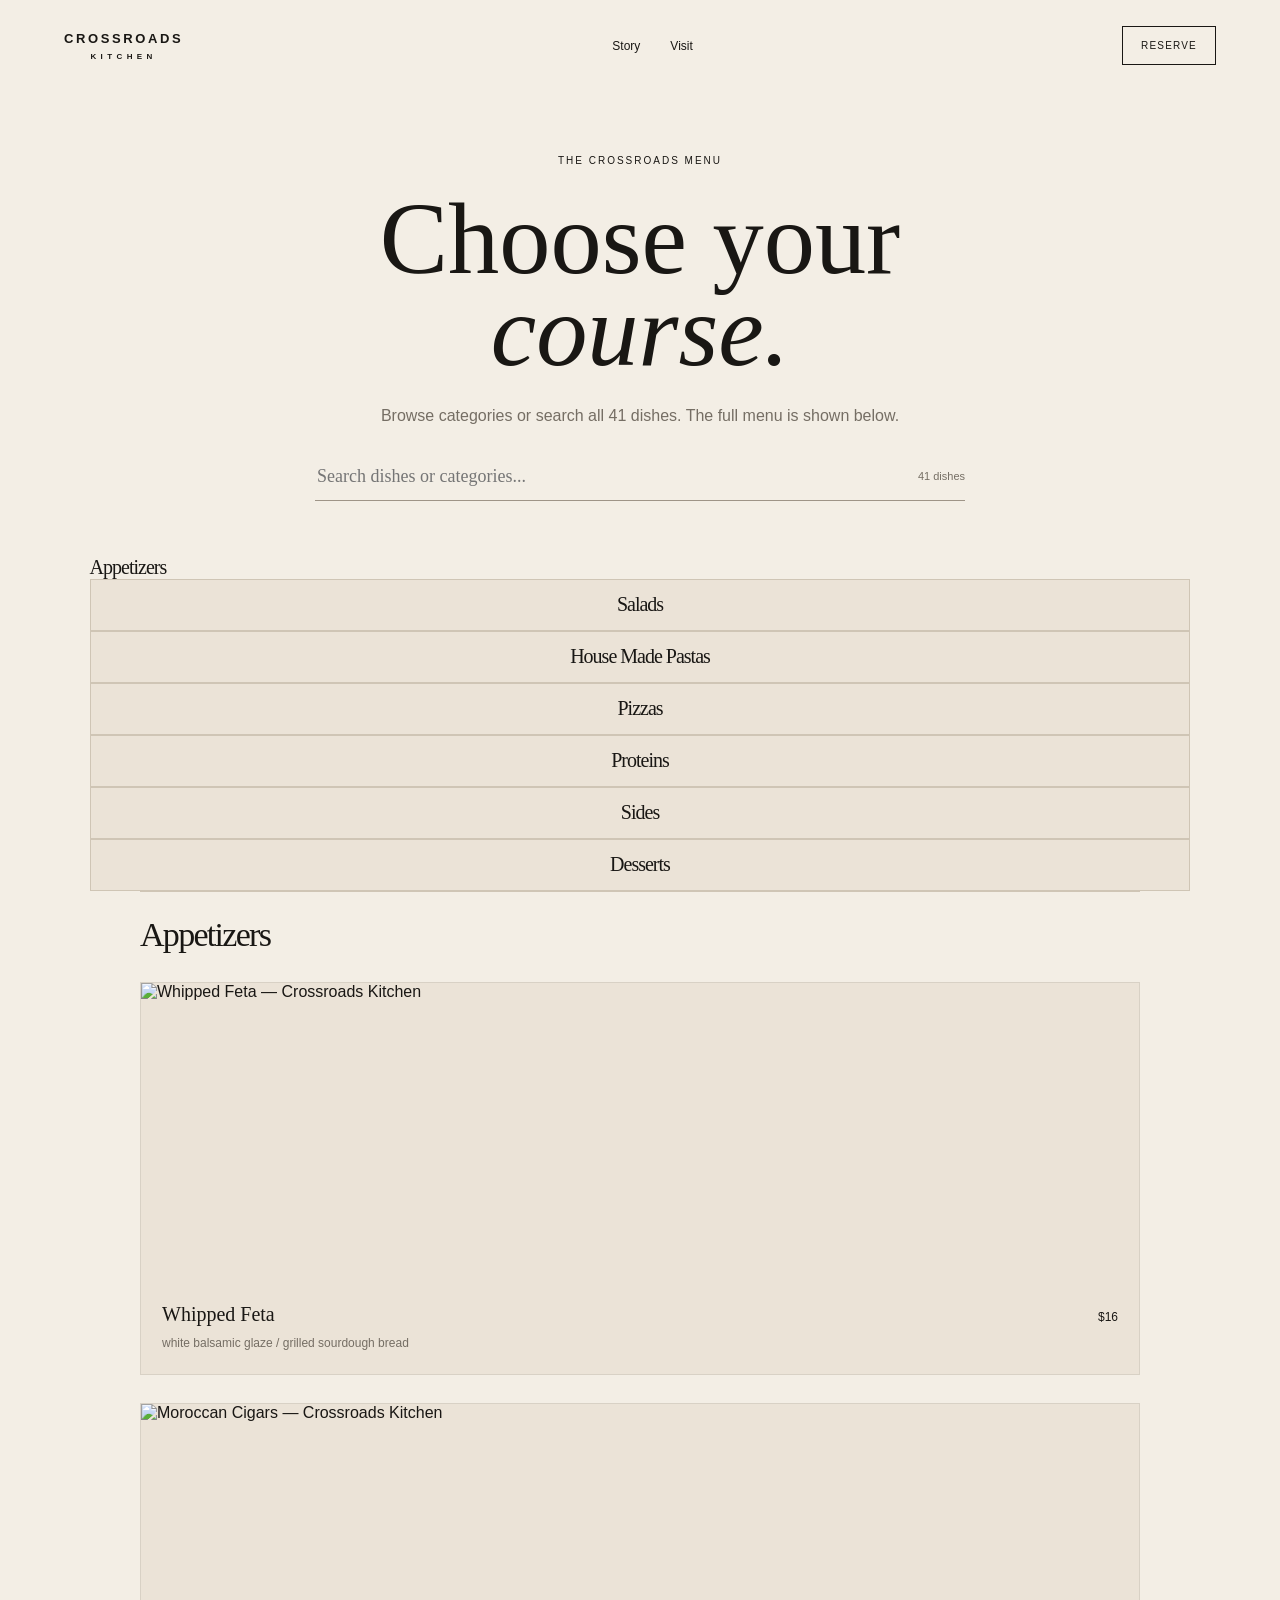
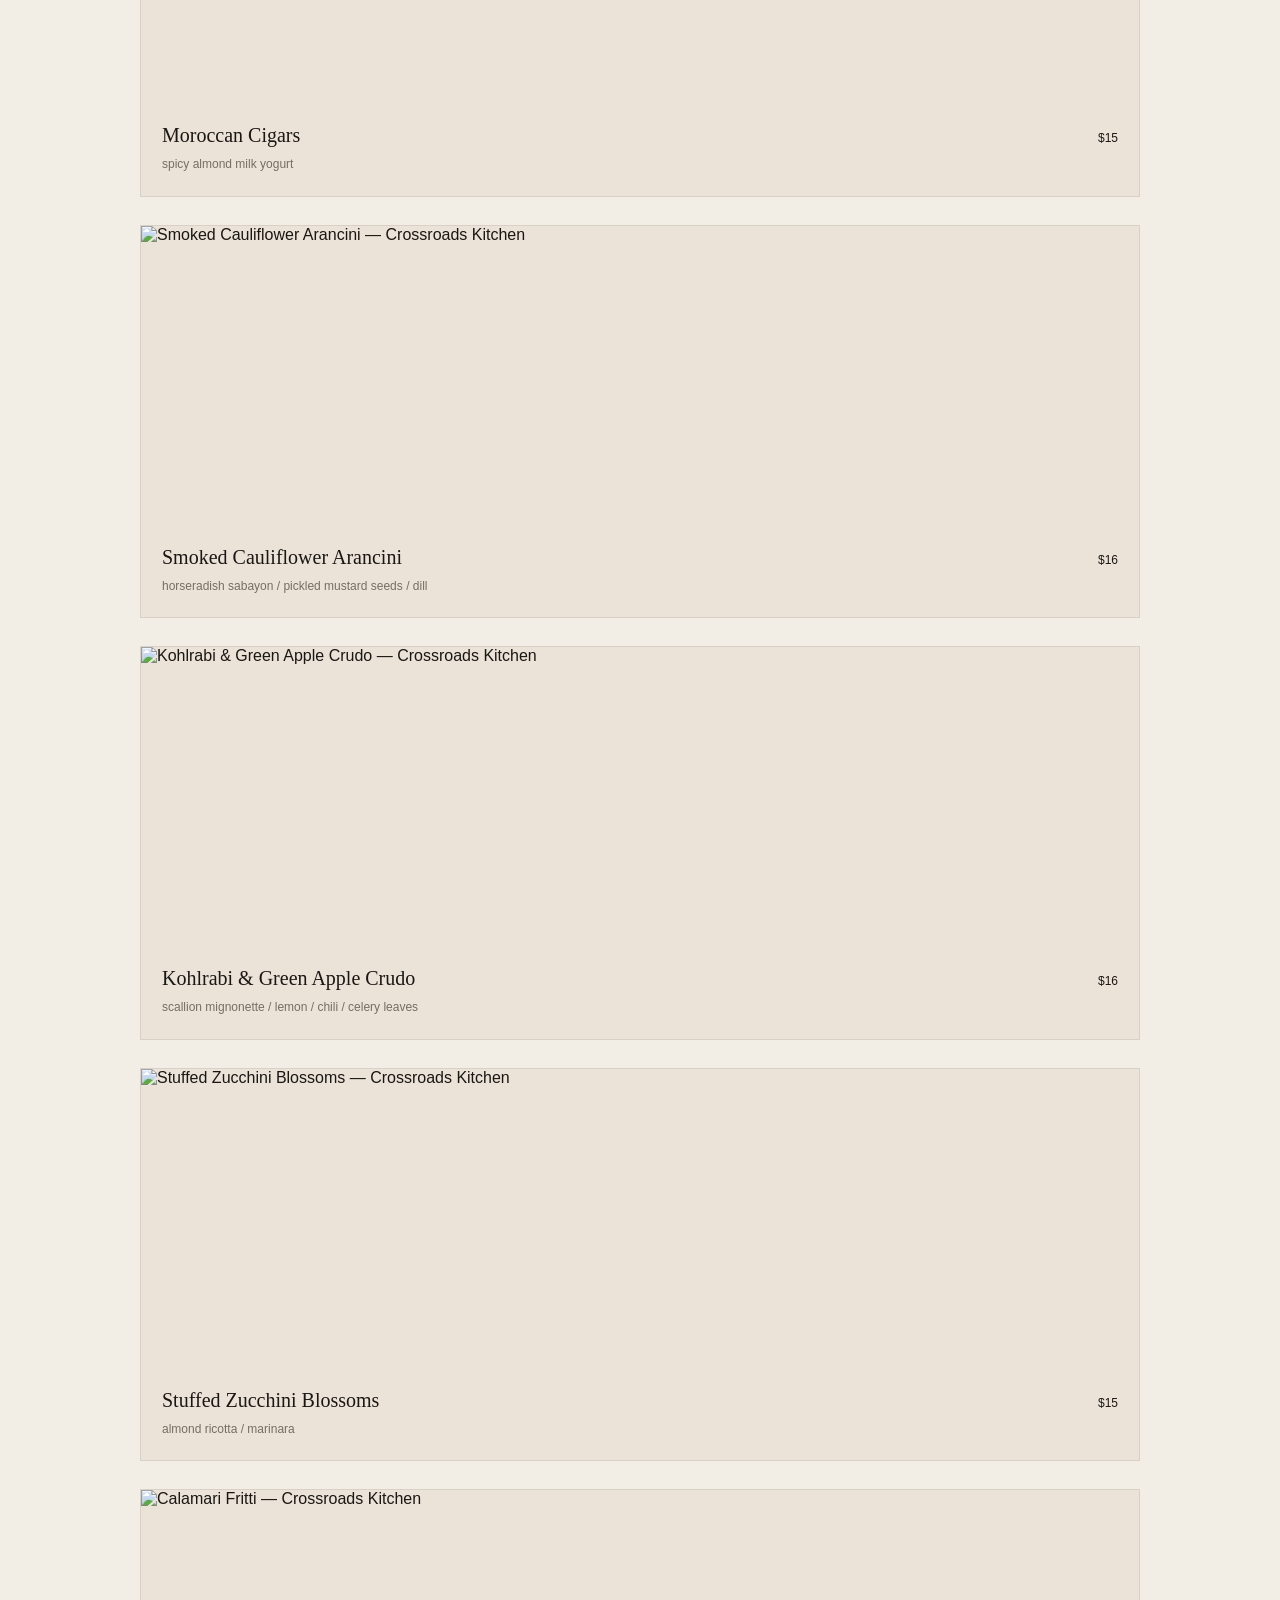
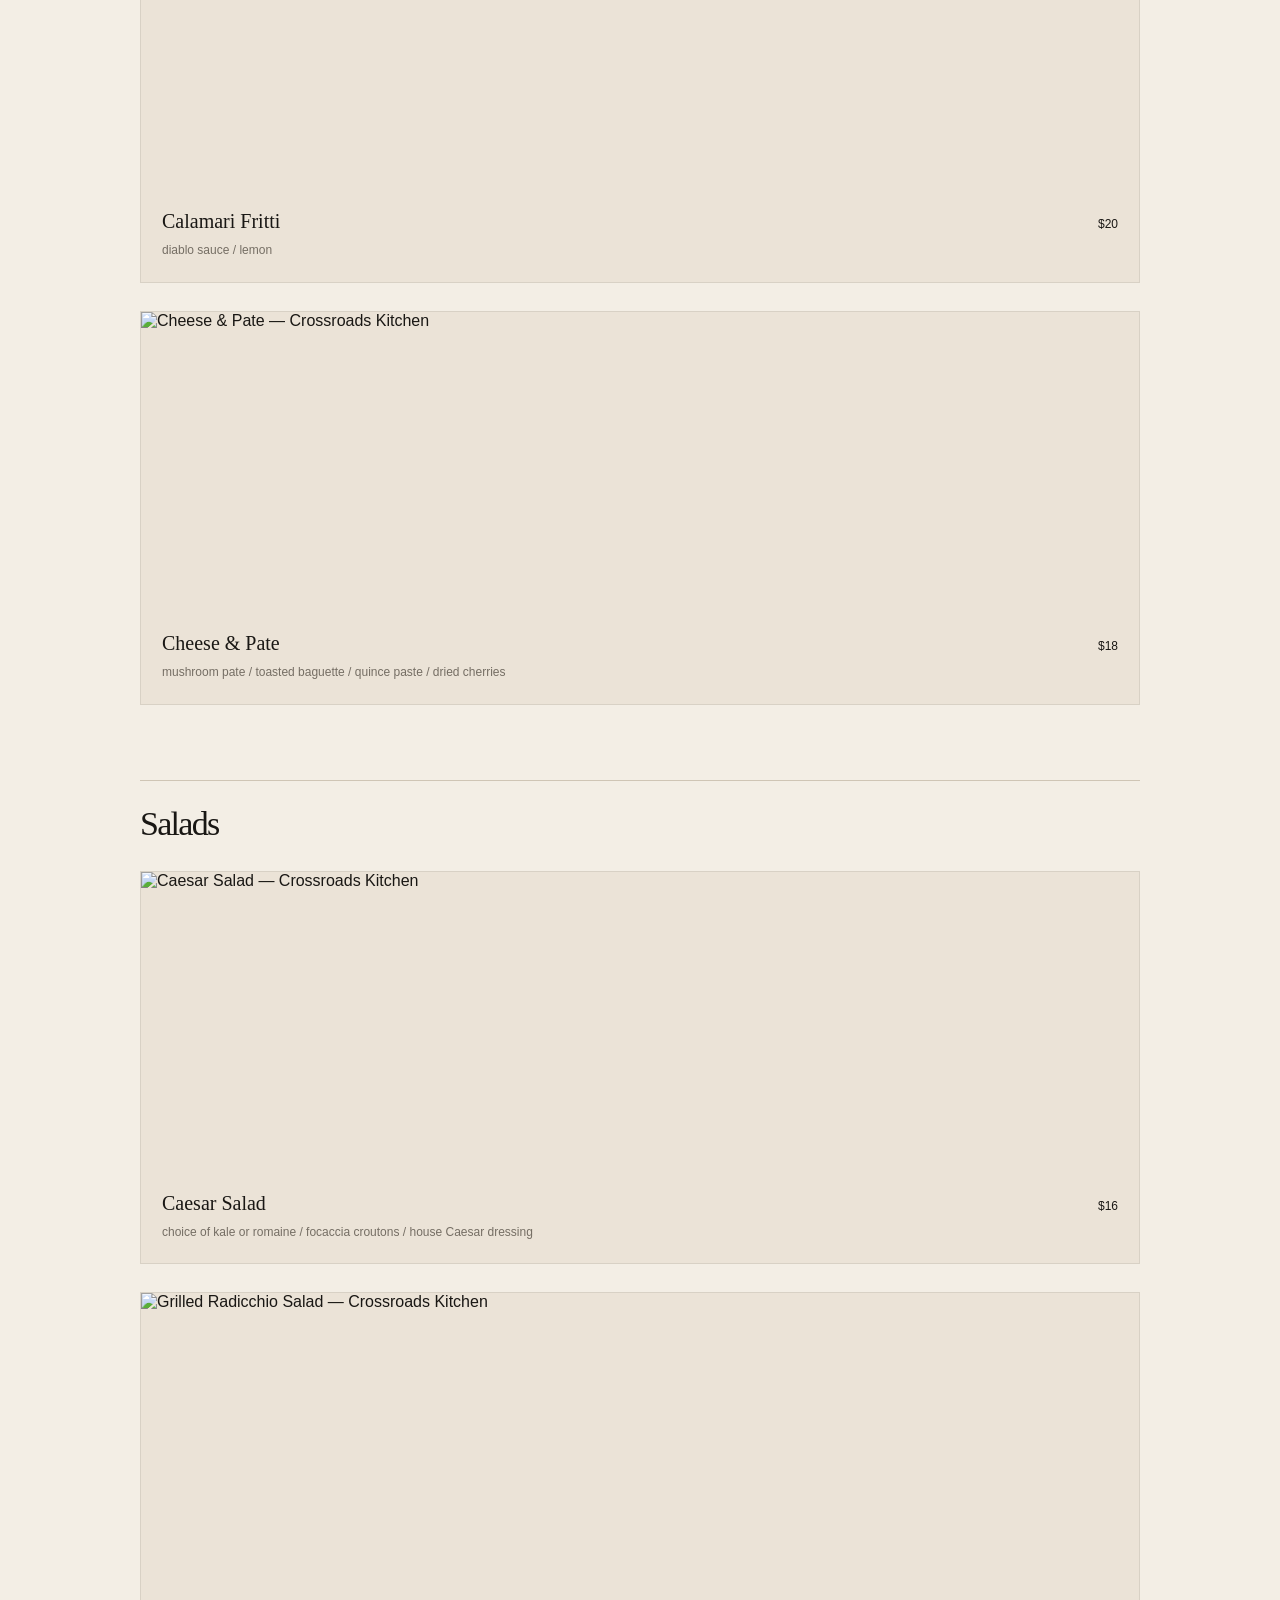
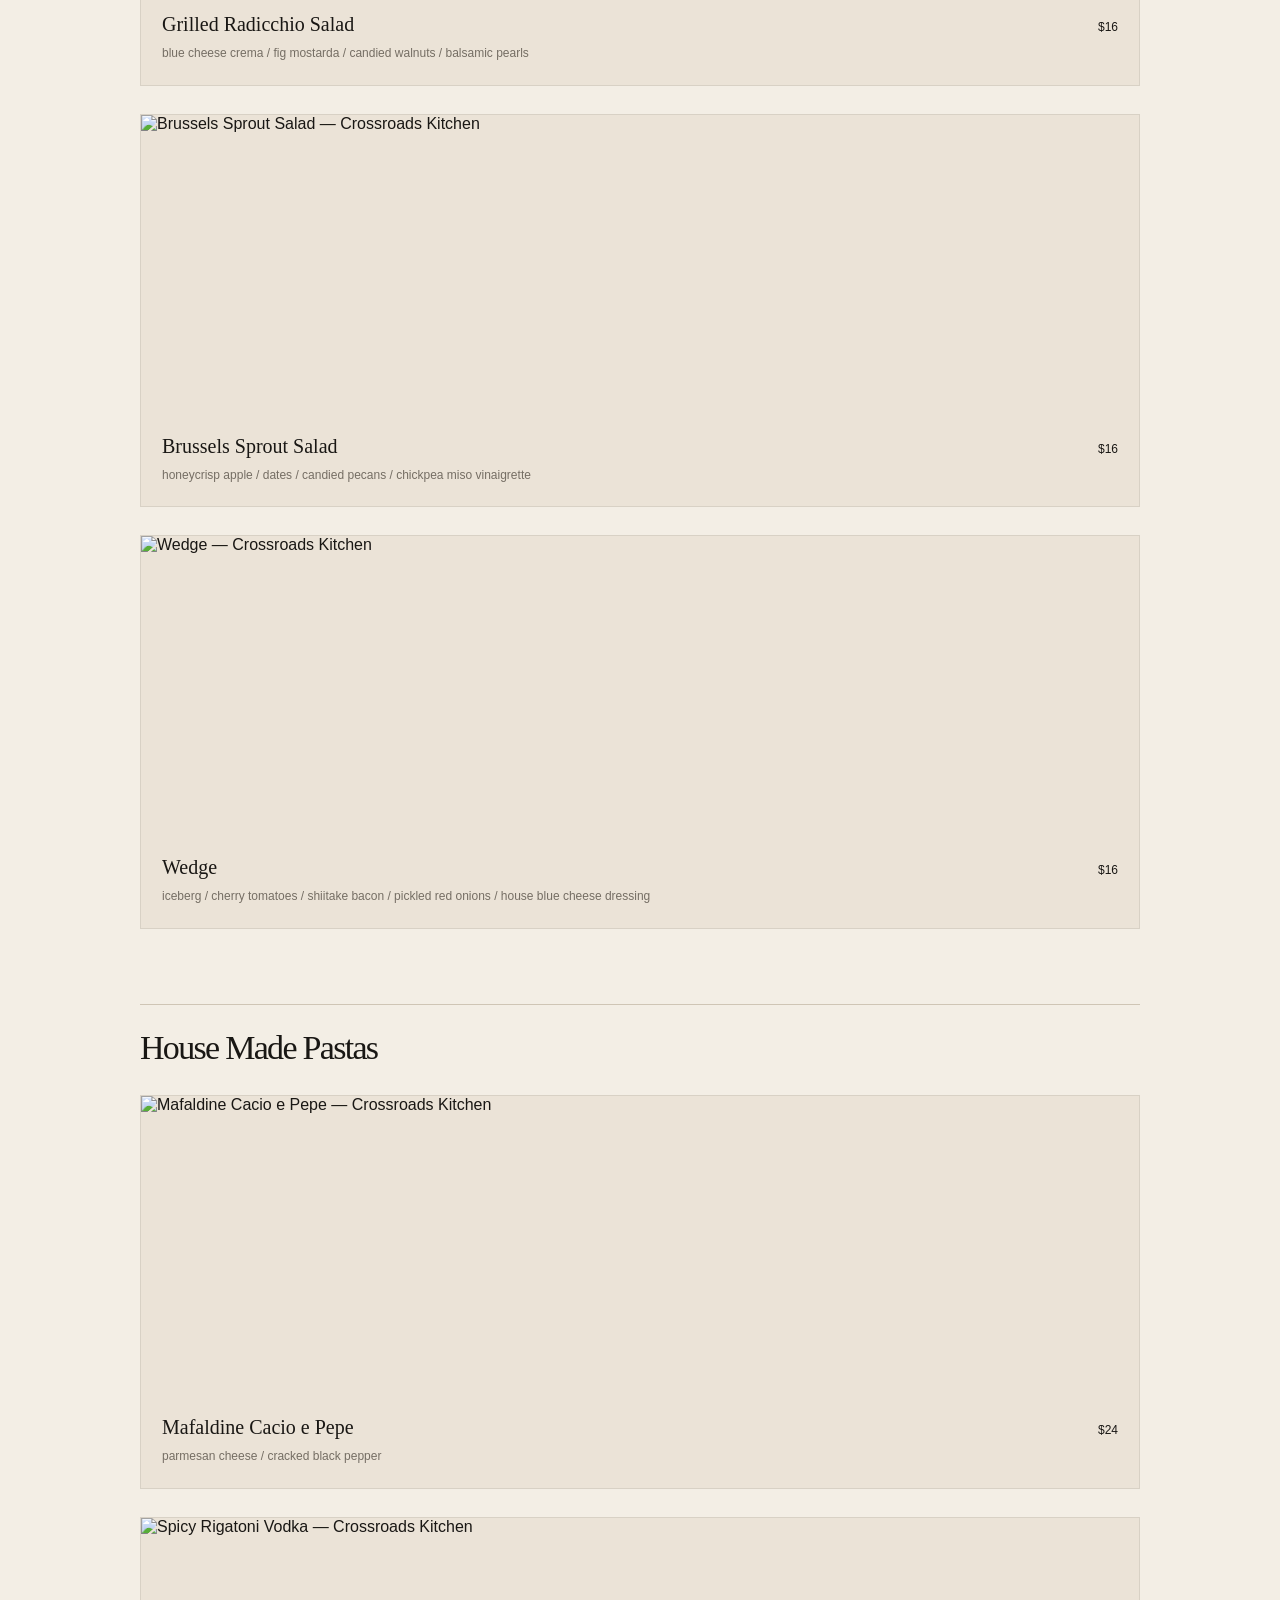
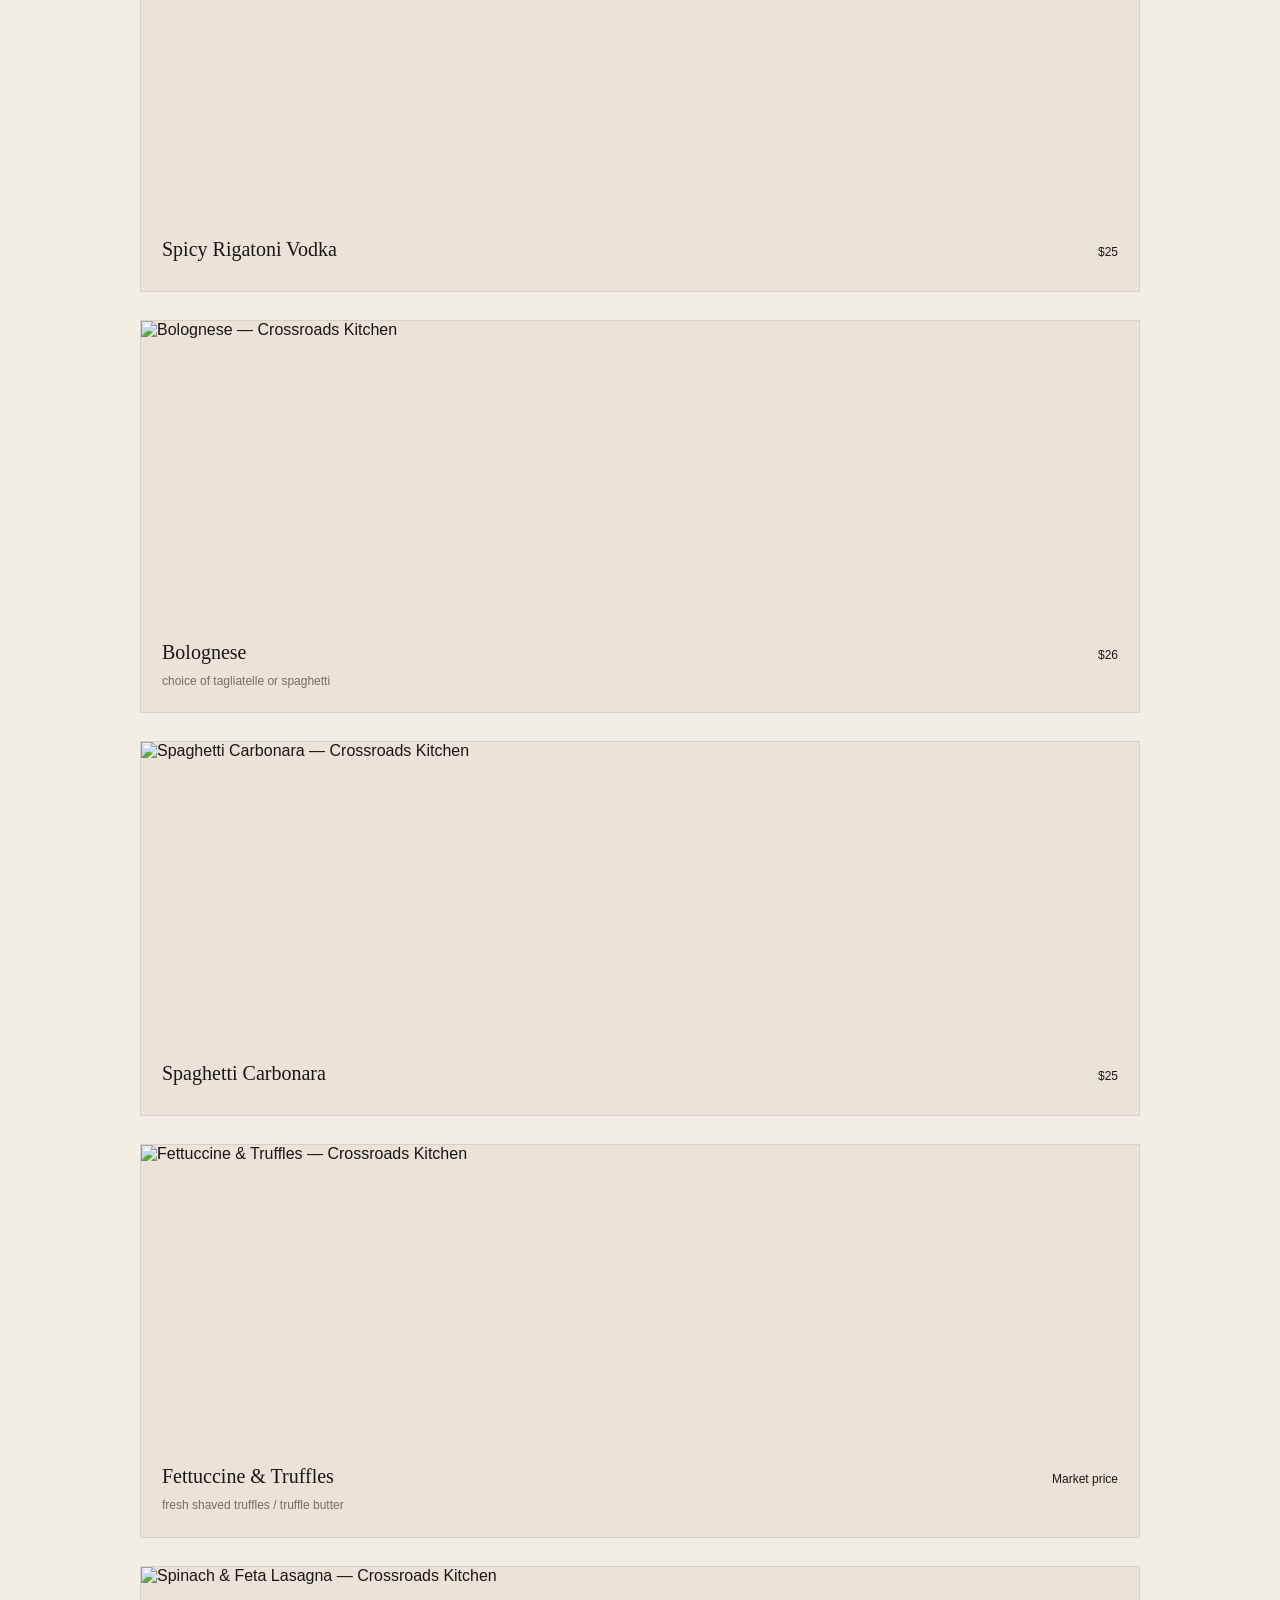
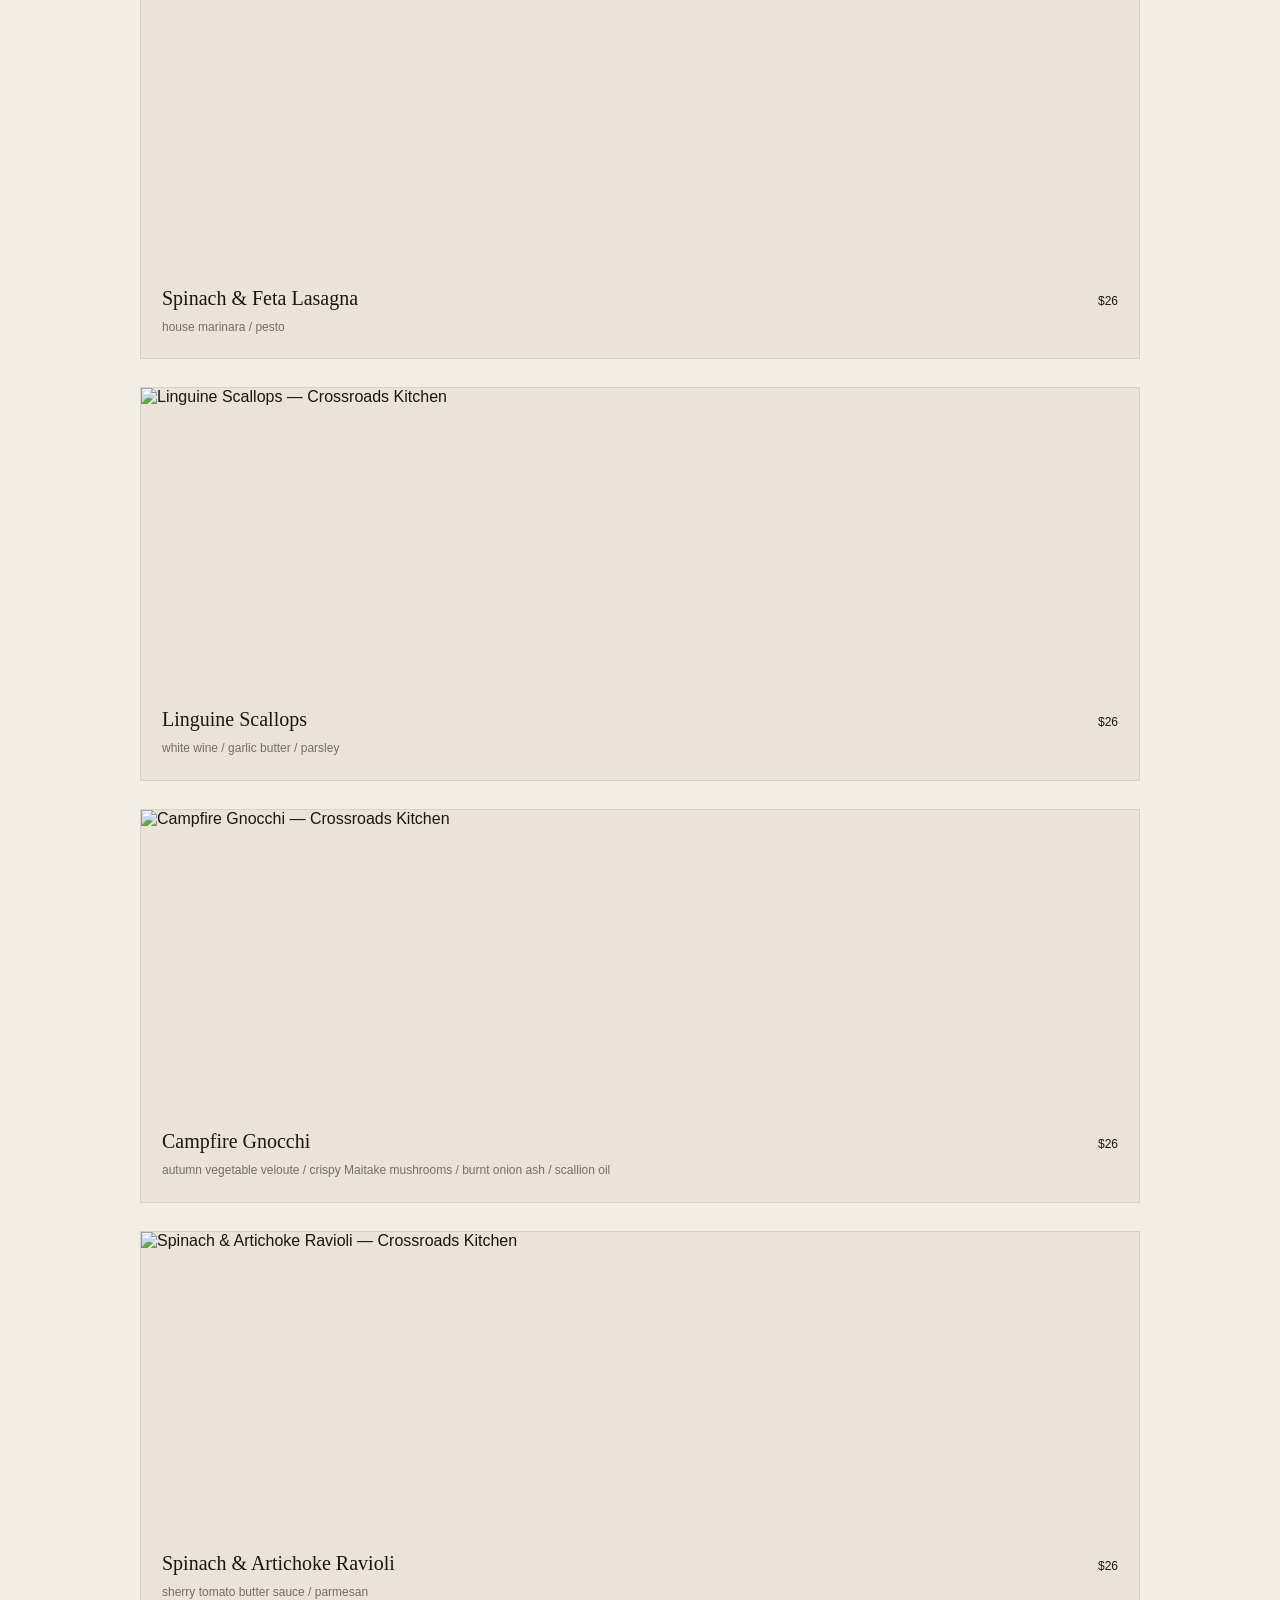
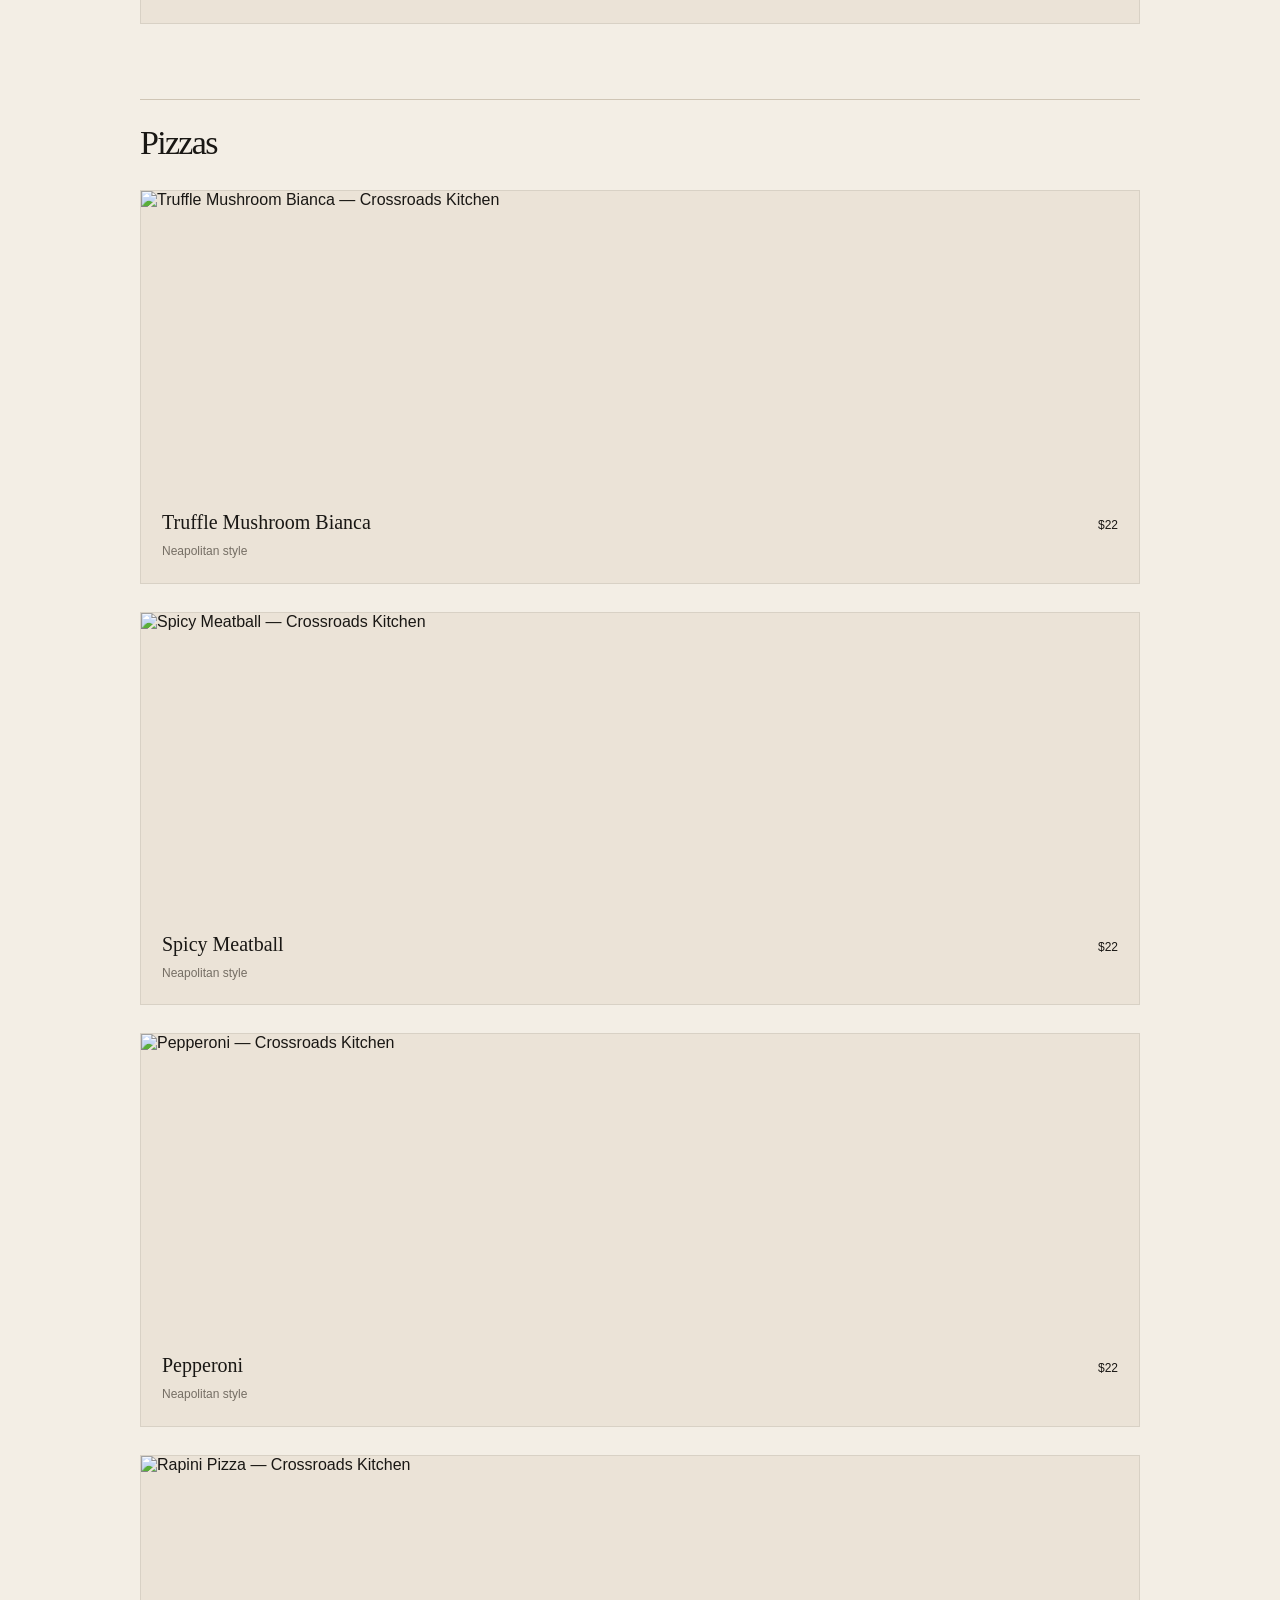
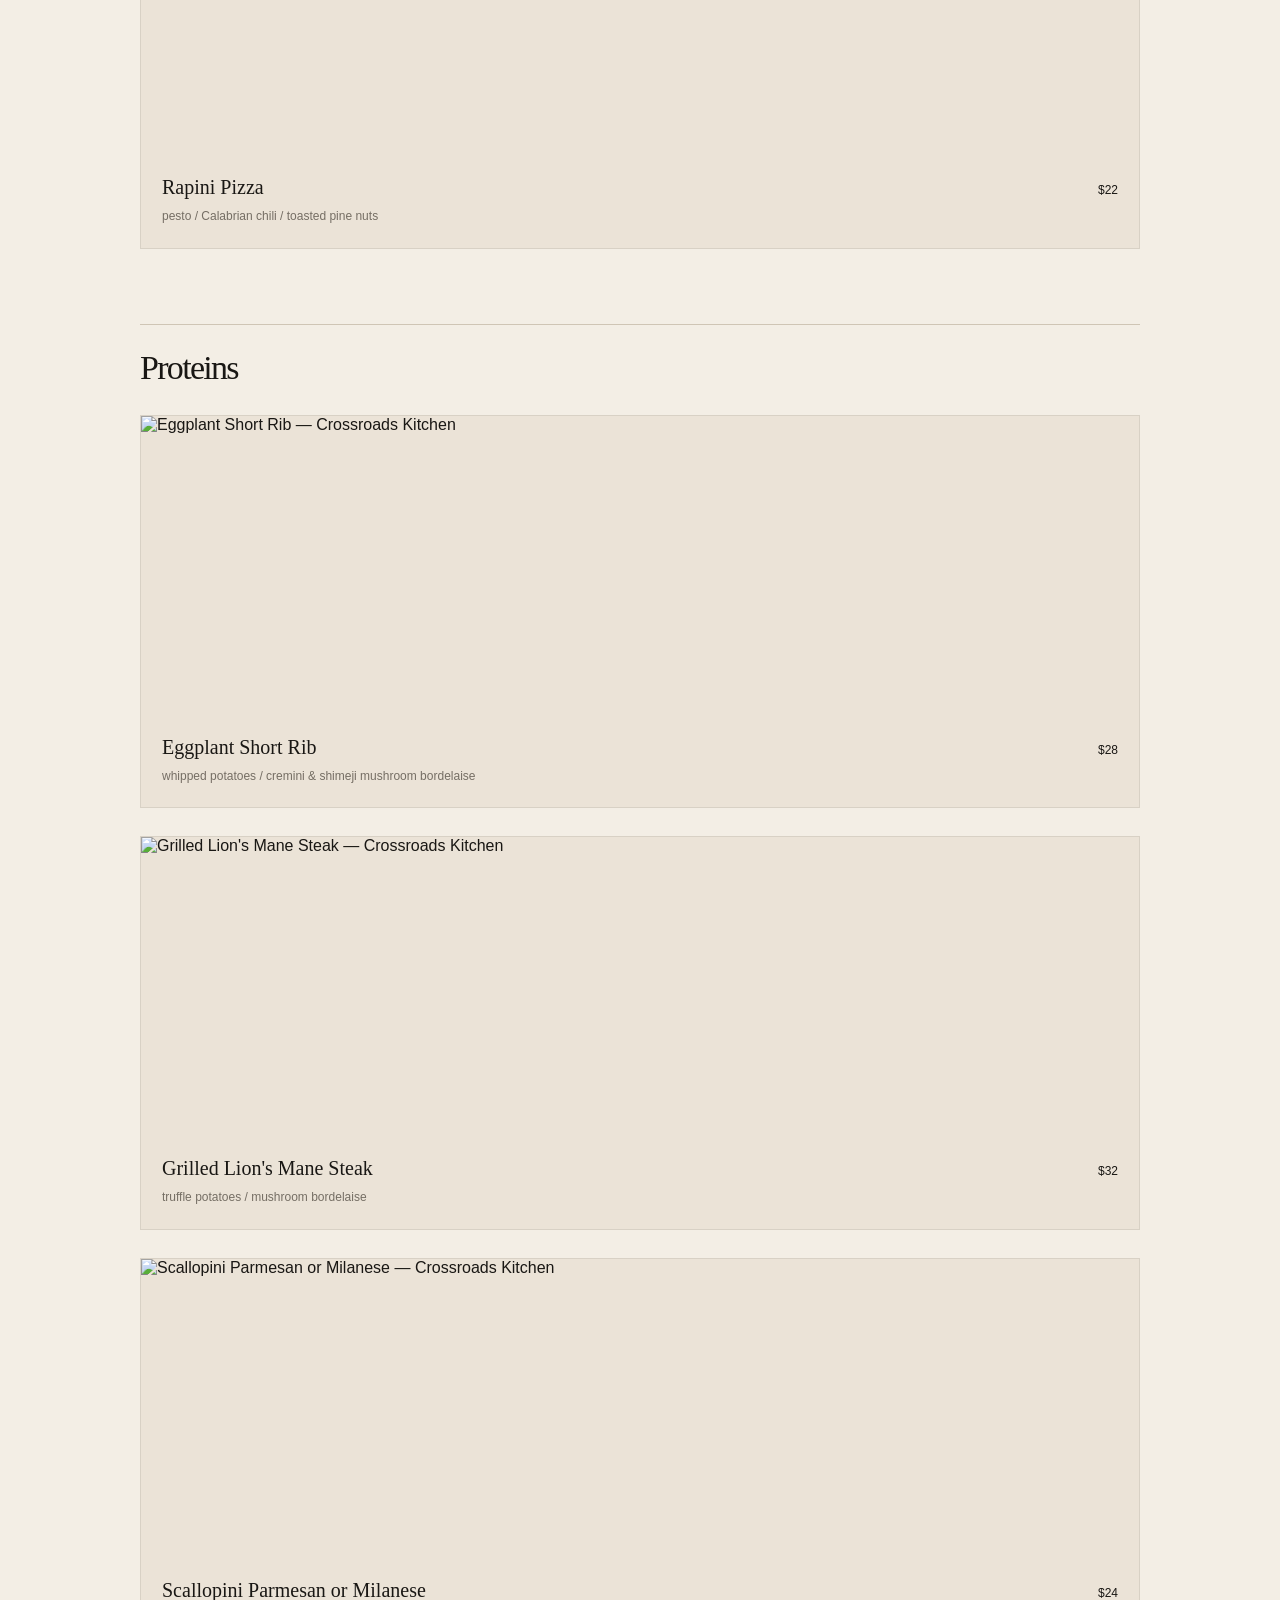
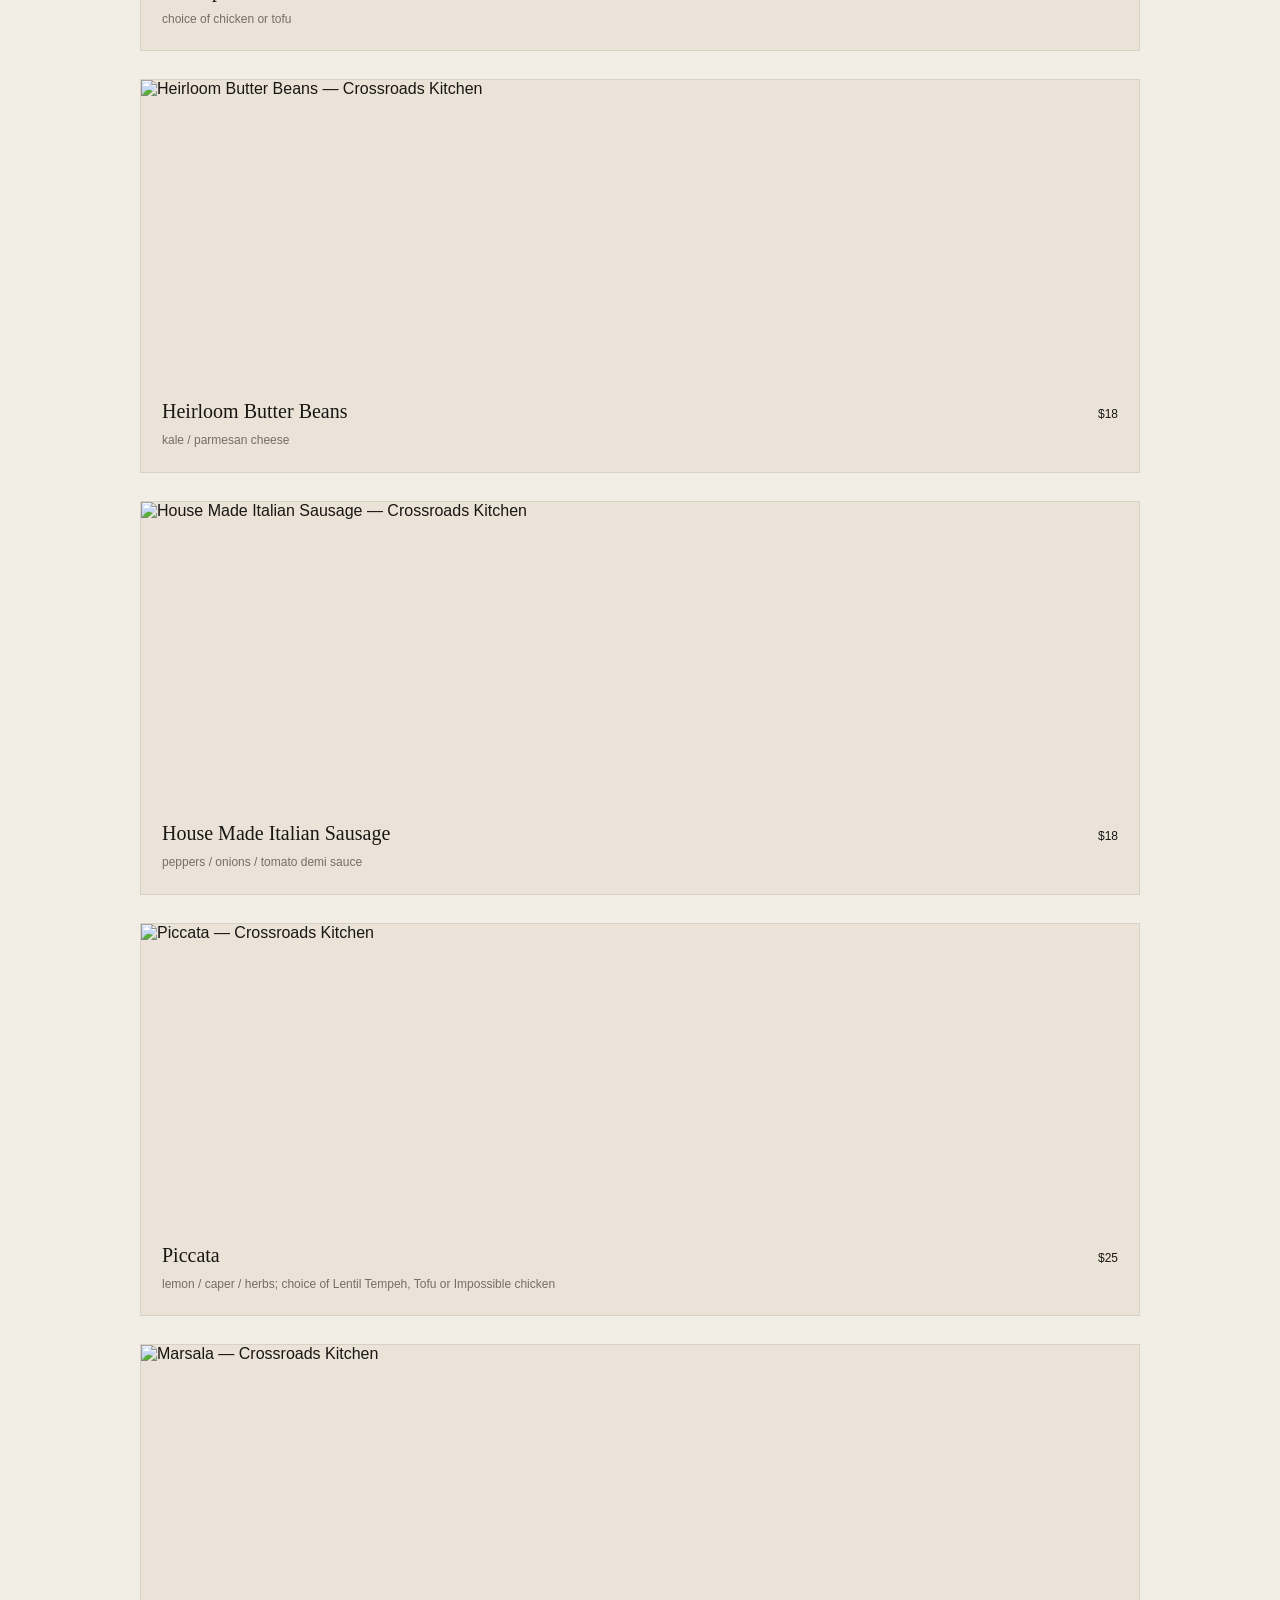
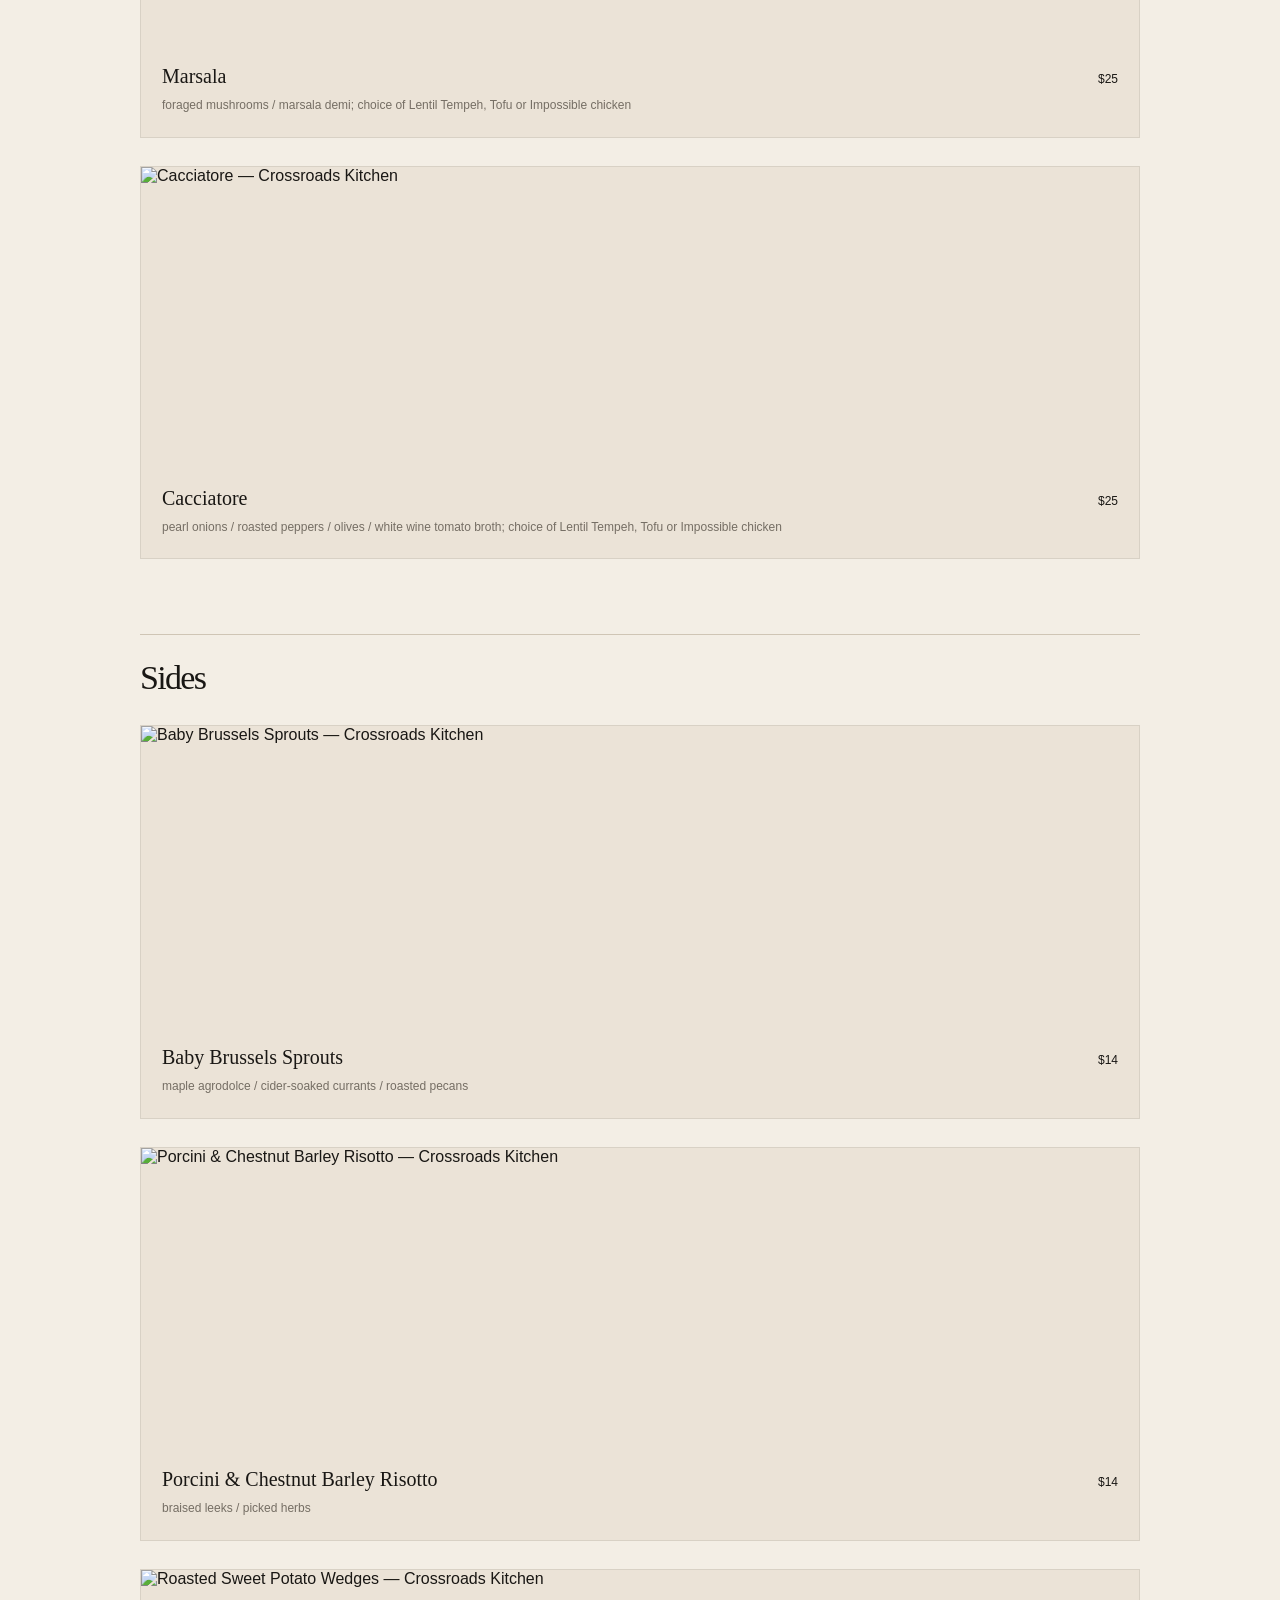
==== commit 8e46eaf3: "Remove category imagery from menu navigation" ====
--- a/menu.html
+++ b/menu.html
@@ -1,4 +1,4 @@
-<!doctype html><html lang="en"><head><meta charset="utf-8"><meta name="viewport" content="width=device-width,initial-scale=1"><title>Crossroads Kitchen — Menu</title><link rel="stylesheet" href="style.css"><style>.menu-page{padding:150px 7vw 100px}.menu-page header{color:#191714}.menu-page .intro{text-align:center;max-width:900px;margin:0 auto 55px}.menu-page h1{font:500 clamp(55px,8vw,105px) Georgia,serif;line-height:.9;margin:25px 0}.menu-page .intro p{color:#756e64;line-height:1.7}.menu-search{max-width:650px;margin:35px auto 0;display:flex;align-items:center;gap:15px;border-bottom:1px solid #9e9487;padding-bottom:12px}.menu-search input{flex:1;border:0;outline:0;background:transparent;font:18px Georgia,serif;color:#191714}.menu-search span{font:11px Arial;color:#756e64;white-space:nowrap}.category-grid{display:flex;flex-wrap:wrap;gap:10px;max-width:1000px;margin:0 auto 55px;justify-content:center}.category-card{position:relative;display:flex;align-items:center;justify-content:center;min-height:54px;padding:14px 18px;overflow:hidden;color:#191714;text-decoration:none;background:#ebe3d7;border:1px solid #cfc5b5}.category-card img{display:none}.category-card:after{display:none}.category-card:hover{background:#191714;color:#fff}.category-info{position:relative;z-index:2;left:auto;right:auto;bottom:auto}.category-info small{display:none}.category-info h2{font:500 20px Georgia,serif;margin:0}.category-info span{display:block;font:11px Arial;opacity:.65;margin-top:4px}.menu-group{max-width:1000px;margin:0 auto 75px;border-top:1px solid #cfc5b5;padding-top:24px}.menu-group h2{font:500 34px Georgia,serif;margin:0 0 28px}.dish-card{margin:0 0 28px;background:#ebe3d7;border:1px solid rgba(117,110,100,.16);overflow:hidden;transition:transform .35s ease,box-shadow .35s ease}.dish-card img{display:block;width:100%;height:300px;object-fit:cover;transition:transform .6s ease}.dish-card:hover{transform:translateY(-5px);box-shadow:0 18px 45px rgba(35,27,19,.12)}.dish-card:hover img{transform:scale(1.035)}.dish-info{padding:20px 21px 22px}.dish-info strong{font:500 20px Georgia,serif;display:flex;justify-content:space-between;align-items:baseline;gap:18px}.dish-info em{font:normal 12px Arial;white-space:nowrap}.dish-info p{margin:8px 0 0;color:#756e64;font-size:12px;line-height:1.55}.notes{margin:80px auto 0;max-width:1000px;padding:35px;border:1px solid #cfc5b5;color:#756e64;font-size:12px;line-height:1.7}.search-empty{display:none;text-align:center;padding:50px;color:#756e64}@media(max-width:750px){.menu-page{padding:120px 6vw 70px}.category-grid{gap:8px;margin-bottom:40px;justify-content:flex-start}.category-card{min-height:50px;padding:12px 14px}.category-info h2{font-size:18px}.category-info span{display:none}.dish-card img{height:220px}.dish-info{padding:18px}}</style></head><body><div class="menu-page"><header><a class="logo" href="index.html">CROSSROADS<small>KITCHEN</small></a><nav><a href="index.html#story">Story</a><a href="index.html#visit">Visit</a></nav><a class="reserve" href="https://www.opentable.com/r/crossroads-kitchen-melrose-los-angeles">Reserve</a></header><div class="intro"><small>THE CROSSROADS MENU</small><h1>Choose your<br><i>course.</i></h1><p>Browse categories or search all 41 dishes. The full menu is shown below.</p><div class="menu-search"><input id="menuSearch" type="search" placeholder="Search dishes or categories..." aria-label="Search dishes or categories"><span id="menuCount">41 dishes</span></div></div><div class="category-grid><a class="category-card" href="appetizers.html" data-search="Appetizers Whipped Feta , Moroccan Cigars , Smoked Cauliflower Arancini , Kohlrabi & Green Apple Crudo , Stuffed Zucchini Blossoms , Calamari Fritti , Cheese & Pate "><img src="https://resizer.otstatic.com/v2/photos/xlarge/2/79112621.jpg" alt="Appetizers at Crossroads Kitchen" loading="lazy"><div class="category-info"><small>7 dishes</small><h2>Appetizers</h2><span>Explore category →</span></div></a><a class="category-card" href="salads.html" data-search="Salads Caesar Salad , Grilled Radicchio Salad , Brussels Sprout Salad , Wedge "><img src="https://resizer.otstatic.com/v2/photos/xlarge/2/79112621.jpg" alt="Salads at Crossroads Kitchen" loading="lazy"><div class="category-info"><small>4 dishes</small><h2>Salads</h2><span>Explore category →</span></div></a><a class="category-card" href="pastas.html" data-search="Pastas Mafaldine Cacio e Pepe , Spicy Rigatoni Vodka , Bolognese , Spaghetti Carbonara , Fettuccine & Truffles , Spinach & Feta Lasagna , Linguine Scallops , Campfire Gnocchi , Spinach & Artichoke Ravioli "><img src="https://goldbelly.imgix.net/uploads/showcase_media_asset/image/229317/Crossroads-Spicy-Rigatoni-2.jpg?ar=1%3A1&auto=format&fit=crop&ixlib=react-9.10.0&w=1600" alt="House Made Pastas at Crossroads Kitchen" loading="lazy"><div class="category-info"><small>9 dishes</small><h2>House Made Pastas</h2><span>Explore category →</span></div></a><a class="category-card" href="pizzas.html" data-search="Pizzas Truffle Mushroom Bianca , Spicy Meatball , Pepperoni , Rapini Pizza "><img src="https://vegnews.com/media/W1siZiIsIjI0NTM2L0pha29iTGF5bWFuLjEyMjAuQ3Jvc3Nyb2Fkcy5KYWtvYkxheW1hbi5qcGciXSxbInAiLCJ0aHVtYiIsIjE2MDB4OTQ2Iix7ImZvcm1hdCI6ImpwZyJ9XSxbInAiLCJvcHRpbWl6ZSJd/JakobLayman.1220.Crossroads_003.jpg?sha=c92c6731f0ed3732" alt="Pizzas at Crossroads Kitchen" loading="lazy"><div class="category-info"><small>4 dishes</small><h2>Pizzas</h2><span>Explore category →</span></div></a><a class="category-card" href="proteins.html" data-search="Proteins Eggplant Short Rib , Grilled Lion's Mane Steak , Scallopini Parmesan or Milanese , Heirloom Butter Beans , House Made Italian Sausage , Piccata , Marsala , Cacciatore "><img src="https://vegnews.com/media/W1siZiIsIjUwNDExL0Nyb3Nzcm9hZHMtS2l0Y2hlbi1MaW9ucy1NYW5lLVN0ZWFrLWFuZC1UcnVmZmxlLVBvdGF0b2VzLmpwZyJdLFsicCIsInRodW1iIiwiMTM2MHgiLHsiZm9ybWF0IjpudWxsfV0sWyJwIiwib3B0aW1pemUiXV0/Crossroads-Kitchen-Lions-Mane-Steak-and-Truffle-Potatoes.jpg?sha=640622b0c5b4a472" alt="Proteins at Crossroads Kitchen" loading="lazy"><div class="category-info"><small>8 dishes</small><h2>Proteins</h2><span>Explore category →</span></div></a><a class="category-card" href="sides.html" data-search="Sides Baby Brussels Sprouts , Porcini & Chestnut Barley Risotto , Roasted Sweet Potato Wedges , Lentil & Farro Stuffed Artichoke , Truffle Potatoes "><img src="https://vegnews.com/media/W1siZiIsIjUwNDExL0Nyb3Nzcm9hZHMtS2l0Y2hlbi1MaW9ucy1NYW5lLVN0ZWFrLWFuZC1UcnVmZmxlLVBvdGF0b2VzLmpwZyJdLFsicCIsInRodW1iIiwiMTM2MHgiLHsiZm9ybWF0IjpudWxsfV0sWyJwIiwib3B0aW1pemUiXV0/Crossroads-Kitchen-Lions-Mane-Steak-and-Truffle-Potatoes.jpg?sha=640622b0c5b4a472" alt="Sides at Crossroads Kitchen" loading="lazy"><div class="category-info"><small>5 dishes</small><h2>Sides</h2><span>Explore category →</span></div></a><a class="category-card" href="desserts.html" data-search="Desserts Sorbet of the Day , Brownie Sundae , Banana Pudding , Chocolate Cake "><img src="https://mms.businesswire.com/media/20220309005144/en/1383654/5/CrossroadsxSupplant_004.jpg?download=1" alt="Desserts at Crossroads Kitchen" loading="lazy"><div class="category-info"><small>4 dishes</small><h2>Desserts</h2><span>Explore category →</span></div></a></div><div id="foodResults"><section class="menu-group"><h2>Appetizers</h2><article class="dish-card"><img src="https://resizer.otstatic.com/v2/photos/xlarge/2/79112621.jpg" alt="Whipped Feta — Crossroads Kitchen" loading="lazy"><div class="dish-info"><strong>Whipped Feta <em>$16</em></strong><p>white balsamic glaze / grilled sourdough bread</p></div></article><article class="dish-card"><img src="https://resizer.otstatic.com/v2/photos/xlarge/2/79112621.jpg" alt="Moroccan Cigars — Crossroads Kitchen" loading="lazy"><div class="dish-info"><strong>Moroccan Cigars <em>$15</em></strong><p>spicy almond milk yogurt</p></div></article><article class="dish-card"><img src="https://resizer.otstatic.com/v2/photos/xlarge/2/79112621.jpg" alt="Smoked Cauliflower Arancini — Crossroads Kitchen" loading="lazy"><div class="dish-info"><strong>Smoked Cauliflower Arancini <em>$16</em></strong><p>horseradish sabayon / pickled mustard seeds / dill</p></div></article><article class="dish-card"><img src="https://resizer.otstatic.com/v2/photos/xlarge/2/79112621.jpg" alt="Kohlrabi & Green Apple Crudo — Crossroads Kitchen" loading="lazy"><div class="dish-info"><strong>Kohlrabi & Green Apple Crudo <em>$16</em></strong><p>scallion mignonette / lemon / chili / celery leaves</p></div></article><article class="dish-card"><img src="https://resizer.otstatic.com/v2/photos/xlarge/2/79112621.jpg" alt="Stuffed Zucchini Blossoms — Crossroads Kitchen" loading="lazy"><div class="dish-info"><strong>Stuffed Zucchini Blossoms <em>$15</em></strong><p>almond ricotta / marinara</p></div></article><article class="dish-card"><img src="https://resizer.otstatic.com/v2/photos/xlarge/2/79112621.jpg" alt="Calamari Fritti — Crossroads Kitchen" loading="lazy"><div class="dish-info"><strong>Calamari Fritti <em>$20</em></strong><p>diablo sauce / lemon</p></div></article><article class="dish-card"><img src="https://resizer.otstatic.com/v2/photos/xlarge/2/79112621.jpg" alt="Cheese & Pate — Crossroads Kitchen" loading="lazy"><div class="dish-info"><strong>Cheese & Pate <em>$18</em></strong><p>mushroom pate / toasted baguette / quince paste / dried cherries</p></div></article></section>
+<!doctype html><html lang="en"><head><meta charset="utf-8"><meta name="viewport" content="width=device-width,initial-scale=1"><title>Crossroads Kitchen — Menu</title><link rel="stylesheet" href="style.css"><style>.menu-page{padding:150px 7vw 100px}.menu-page header{color:#191714}.menu-page .intro{text-align:center;max-width:900px;margin:0 auto 55px}.menu-page h1{font:500 clamp(55px,8vw,105px) Georgia,serif;line-height:.9;margin:25px 0}.menu-page .intro p{color:#756e64;line-height:1.7}.menu-search{max-width:650px;margin:35px auto 0;display:flex;align-items:center;gap:15px;border-bottom:1px solid #9e9487;padding-bottom:12px}.menu-search input{flex:1;border:0;outline:0;background:transparent;font:18px Georgia,serif;color:#191714}.menu-search span{font:11px Arial;color:#756e64;white-space:nowrap}.category-grid{display:flex;flex-wrap:wrap;gap:10px;max-width:1000px;margin:0 auto 55px;justify-content:center}.category-card{position:relative;display:flex;align-items:center;justify-content:center;min-height:52px;padding:12px 18px;overflow:hidden;color:#191714;text-decoration:none;background:#ebe3d7;border:1px solid #cfc5b5}.category-card:hover{background:#191714;color:#fff}.category-info{position:relative;z-index:2;left:auto;right:auto;bottom:auto}.category-info small{display:none}.category-info h2{font:500 20px Georgia,serif;margin:0}.category-info span{display:none}.menu-group{max-width:1000px;margin:0 auto 75px;border-top:1px solid #cfc5b5;padding-top:24px}.menu-group h2{font:500 34px Georgia,serif;margin:0 0 28px}.dish-card{margin:0 0 28px;background:#ebe3d7;border:1px solid rgba(117,110,100,.16);overflow:hidden;transition:transform .35s ease,box-shadow .35s ease}.dish-card img{display:block;width:100%;height:300px;object-fit:cover;transition:transform .6s ease}.dish-card:hover{transform:translateY(-5px);box-shadow:0 18px 45px rgba(35,27,19,.12)}.dish-card:hover img{transform:scale(1.035)}.dish-info{padding:20px 21px 22px}.dish-info strong{font:500 20px Georgia,serif;display:flex;justify-content:space-between;align-items:baseline;gap:18px}.dish-info em{font:normal 12px Arial;white-space:nowrap}.dish-info p{margin:8px 0 0;color:#756e64;font-size:12px;line-height:1.55}.notes{margin:80px auto 0;max-width:1000px;padding:35px;border:1px solid #cfc5b5;color:#756e64;font-size:12px;line-height:1.7}.search-empty{display:none;text-align:center;padding:50px;color:#756e64}@media(max-width:750px){.menu-page{padding:120px 6vw 70px}.category-grid{gap:8px;margin-bottom:40px;justify-content:flex-start}.category-card{min-height:50px;padding:12px 14px}.category-info h2{font-size:18px}.category-info span{display:none}.dish-card img{height:220px}.dish-info{padding:18px}}</style></head><body><div class="menu-page"><header><a class="logo" href="index.html">CROSSROADS<small>KITCHEN</small></a><nav><a href="index.html#story">Story</a><a href="index.html#visit">Visit</a></nav><a class="reserve" href="https://www.opentable.com/r/crossroads-kitchen-melrose-los-angeles">Reserve</a></header><div class="intro"><small>THE CROSSROADS MENU</small><h1>Choose your<br><i>course.</i></h1><p>Browse categories or search all 41 dishes. The full menu is shown below.</p><div class="menu-search"><input id="menuSearch" type="search" placeholder="Search dishes or categories..." aria-label="Search dishes or categories"><span id="menuCount">41 dishes</span></div></div><div class="category-grid><a class="category-card" href="appetizers.html" data-search="Appetizers Whipped Feta , Moroccan Cigars , Smoked Cauliflower Arancini , Kohlrabi & Green Apple Crudo , Stuffed Zucchini Blossoms , Calamari Fritti , Cheese & Pate "><div class="category-info"><small>7 dishes</small><h2>Appetizers</h2><span>Explore category →</span></div></a><a class="category-card" href="salads.html" data-search="Salads Caesar Salad , Grilled Radicchio Salad , Brussels Sprout Salad , Wedge "><div class="category-info"><small>4 dishes</small><h2>Salads</h2><span>Explore category →</span></div></a><a class="category-card" href="pastas.html" data-search="Pastas Mafaldine Cacio e Pepe , Spicy Rigatoni Vodka , Bolognese , Spaghetti Carbonara , Fettuccine & Truffles , Spinach & Feta Lasagna , Linguine Scallops , Campfire Gnocchi , Spinach & Artichoke Ravioli "><div class="category-info"><small>9 dishes</small><h2>House Made Pastas</h2><span>Explore category →</span></div></a><a class="category-card" href="pizzas.html" data-search="Pizzas Truffle Mushroom Bianca , Spicy Meatball , Pepperoni , Rapini Pizza "><div class="category-info"><small>4 dishes</small><h2>Pizzas</h2><span>Explore category →</span></div></a><a class="category-card" href="proteins.html" data-search="Proteins Eggplant Short Rib , Grilled Lion's Mane Steak , Scallopini Parmesan or Milanese , Heirloom Butter Beans , House Made Italian Sausage , Piccata , Marsala , Cacciatore "><div class="category-info"><small>8 dishes</small><h2>Proteins</h2><span>Explore category →</span></div></a><a class="category-card" href="sides.html" data-search="Sides Baby Brussels Sprouts , Porcini & Chestnut Barley Risotto , Roasted Sweet Potato Wedges , Lentil & Farro Stuffed Artichoke , Truffle Potatoes "><div class="category-info"><small>5 dishes</small><h2>Sides</h2><span>Explore category →</span></div></a><a class="category-card" href="desserts.html" data-search="Desserts Sorbet of the Day , Brownie Sundae , Banana Pudding , Chocolate Cake "><div class="category-info"><small>4 dishes</small><h2>Desserts</h2><span>Explore category →</span></div></a></div><div id="foodResults"><section class="menu-group"><h2>Appetizers</h2><article class="dish-card"><img src="https://resizer.otstatic.com/v2/photos/xlarge/2/79112621.jpg" alt="Whipped Feta — Crossroads Kitchen" loading="lazy"><div class="dish-info"><strong>Whipped Feta <em>$16</em></strong><p>white balsamic glaze / grilled sourdough bread</p></div></article><article class="dish-card"><img src="https://resizer.otstatic.com/v2/photos/xlarge/2/79112621.jpg" alt="Moroccan Cigars — Crossroads Kitchen" loading="lazy"><div class="dish-info"><strong>Moroccan Cigars <em>$15</em></strong><p>spicy almond milk yogurt</p></div></article><article class="dish-card"><img src="https://resizer.otstatic.com/v2/photos/xlarge/2/79112621.jpg" alt="Smoked Cauliflower Arancini — Crossroads Kitchen" loading="lazy"><div class="dish-info"><strong>Smoked Cauliflower Arancini <em>$16</em></strong><p>horseradish sabayon / pickled mustard seeds / dill</p></div></article><article class="dish-card"><img src="https://resizer.otstatic.com/v2/photos/xlarge/2/79112621.jpg" alt="Kohlrabi & Green Apple Crudo — Crossroads Kitchen" loading="lazy"><div class="dish-info"><strong>Kohlrabi & Green Apple Crudo <em>$16</em></strong><p>scallion mignonette / lemon / chili / celery leaves</p></div></article><article class="dish-card"><img src="https://resizer.otstatic.com/v2/photos/xlarge/2/79112621.jpg" alt="Stuffed Zucchini Blossoms — Crossroads Kitchen" loading="lazy"><div class="dish-info"><strong>Stuffed Zucchini Blossoms <em>$15</em></strong><p>almond ricotta / marinara</p></div></article><article class="dish-card"><img src="https://resizer.otstatic.com/v2/photos/xlarge/2/79112621.jpg" alt="Calamari Fritti — Crossroads Kitchen" loading="lazy"><div class="dish-info"><strong>Calamari Fritti <em>$20</em></strong><p>diablo sauce / lemon</p></div></article><article class="dish-card"><img src="https://resizer.otstatic.com/v2/photos/xlarge/2/79112621.jpg" alt="Cheese & Pate — Crossroads Kitchen" loading="lazy"><div class="dish-info"><strong>Cheese & Pate <em>$18</em></strong><p>mushroom pate / toasted baguette / quince paste / dried cherries</p></div></article></section>
 <section class="menu-group"><h2>Salads</h2><article class="dish-card"><img src="https://resizer.otstatic.com/v2/photos/xlarge/2/79112621.jpg" alt="Caesar Salad — Crossroads Kitchen" loading="lazy"><div class="dish-info"><strong>Caesar Salad <em>$16</em></strong><p>choice of kale or romaine / focaccia croutons / house Caesar dressing</p></div></article><article class="dish-card"><img src="https://resizer.otstatic.com/v2/photos/xlarge/2/79112621.jpg" alt="Grilled Radicchio Salad — Crossroads Kitchen" loading="lazy"><div class="dish-info"><strong>Grilled Radicchio Salad <em>$16</em></strong><p>blue cheese crema / fig mostarda / candied walnuts / balsamic pearls</p></div></article><article class="dish-card"><img src="https://resizer.otstatic.com/v2/photos/xlarge/2/79112621.jpg" alt="Brussels Sprout Salad — Crossroads Kitchen" loading="lazy"><div class="dish-info"><strong>Brussels Sprout Salad <em>$16</em></strong><p>honeycrisp apple / dates / candied pecans / chickpea miso vinaigrette</p></div></article><article class="dish-card"><img src="https://resizer.otstatic.com/v2/photos/xlarge/2/79112621.jpg" alt="Wedge — Crossroads Kitchen" loading="lazy"><div class="dish-info"><strong>Wedge <em>$16</em></strong><p>iceberg / cherry tomatoes / shiitake bacon / pickled red onions / house blue cheese dressing</p></div></article></section>
 <section class="menu-group"><h2>House Made Pastas</h2><article class="dish-card"><img src="https://ca-times.brightspotcdn.com/dims4/default/599b3bc/2147483647/strip/true/crop/3424x2283%2B0%2B0/resize/1200x800%21/quality/75/?url=https%3A%2F%2Fcalifornia-times-brightspot.s3.amazonaws.com%2F5c%2Fa3%2Fc137e1e44b759cec5ce2de9bdd15%2Fla-photos-1staff-895744-fo-0105-vegan-restaurants-guide-crossroads-mrt-09.JPG" alt="Mafaldine Cacio e Pepe — Crossroads Kitchen" loading="lazy"><div class="dish-info"><strong>Mafaldine Cacio e Pepe <em>$24</em></strong><p>parmesan cheese / cracked black pepper</p></div></article><article class="dish-card"><img src="https://goldbelly.imgix.net/uploads/showcase_media_asset/image/229317/Crossroads-Spicy-Rigatoni-2.jpg?ar=1%3A1&auto=format&fit=crop&ixlib=react-9.10.0&w=1600" alt="Spicy Rigatoni Vodka — Crossroads Kitchen" loading="lazy"><div class="dish-info"><strong>Spicy Rigatoni Vodka <em>$25</em></strong><p></p></div></article><article class="dish-card"><img src="https://goldbelly.imgix.net/uploads/showcase_media_asset/image/229317/Crossroads-Spicy-Rigatoni-2.jpg?ar=1%3A1&auto=format&fit=crop&ixlib=react-9.10.0&w=1600" alt="Bolognese — Crossroads Kitchen" loading="lazy"><div class="dish-info"><strong>Bolognese <em>$26</em></strong><p>choice of tagliatelle or spaghetti</p></div></article><article class="dish-card"><img src="https://ca-times.brightspotcdn.com/dims4/default/599b3bc/2147483647/strip/true/crop/3424x2283%2B0%2B0/resize/1200x800%21/quality/75/?url=https%3A%2F%2Fcalifornia-times-brightspot.s3.amazonaws.com%2F5c%2Fa3%2Fc137e1e44b759cec5ce2de9bdd15%2Fla-photos-1staff-895744-fo-0105-vegan-restaurants-guide-crossroads-mrt-09.JPG" alt="Spaghetti Carbonara — Crossroads Kitchen" loading="lazy"><div class="dish-info"><strong>Spaghetti Carbonara <em>$25</em></strong><p></p></div></article><article class="dish-card"><img src="https://goldbelly.imgix.net/uploads/showcase_media_asset/image/229317/Crossroads-Spicy-Rigatoni-2.jpg?ar=1%3A1&auto=format&fit=crop&ixlib=react-9.10.0&w=1600" alt="Fettuccine & Truffles — Crossroads Kitchen" loading="lazy"><div class="dish-info"><strong>Fettuccine & Truffles <em>Market price</em></strong><p>fresh shaved truffles / truffle butter</p></div></article><article class="dish-card"><img src="https://goldbelly.imgix.net/uploads/showcase_media_asset/image/229317/Crossroads-Spicy-Rigatoni-2.jpg?ar=1%3A1&auto=format&fit=crop&ixlib=react-9.10.0&w=1600" alt="Spinach & Feta Lasagna — Crossroads Kitchen" loading="lazy"><div class="dish-info"><strong>Spinach & Feta Lasagna <em>$26</em></strong><p>house marinara / pesto</p></div></article><article class="dish-card"><img src="https://ca-times.brightspotcdn.com/dims4/default/599b3bc/2147483647/strip/true/crop/3424x2283%2B0%2B0/resize/1200x800%21/quality/75/?url=https%3A%2F%2Fcalifornia-times-brightspot.s3.amazonaws.com%2F5c%2Fa3%2Fc137e1e44b759cec5ce2de9bdd15%2Fla-photos-1staff-895744-fo-0105-vegan-restaurants-guide-crossroads-mrt-09.JPG" alt="Linguine Scallops — Crossroads Kitchen" loading="lazy"><div class="dish-info"><strong>Linguine Scallops <em>$26</em></strong><p>white wine / garlic butter / parsley</p></div></article><article class="dish-card"><img src="https://ca-times.brightspotcdn.com/dims4/default/599b3bc/2147483647/strip/true/crop/3424x2283%2B0%2B0/resize/1200x800%21/quality/75/?url=https%3A%2F%2Fcalifornia-times-brightspot.s3.amazonaws.com%2F5c%2Fa3%2Fc137e1e44b759cec5ce2de9bdd15%2Fla-photos-1staff-895744-fo-0105-vegan-restaurants-guide-crossroads-mrt-09.JPG" alt="Campfire Gnocchi — Crossroads Kitchen" loading="lazy"><div class="dish-info"><strong>Campfire Gnocchi <em>$26</em></strong><p>autumn vegetable veloute / crispy Maitake mushrooms / burnt onion ash / scallion oil</p></div></article><article class="dish-card"><img src="https://ca-times.brightspotcdn.com/dims4/default/599b3bc/2147483647/strip/true/crop/3424x2283%2B0%2B0/resize/1200x800%21/quality/75/?url=https%3A%2F%2Fcalifornia-times-brightspot.s3.amazonaws.com%2F5c%2Fa3%2Fc137e1e44b759cec5ce2de9bdd15%2Fla-photos-1staff-895744-fo-0105-vegan-restaurants-guide-crossroads-mrt-09.JPG" alt="Spinach & Artichoke Ravioli — Crossroads Kitchen" loading="lazy"><div class="dish-info"><strong>Spinach & Artichoke Ravioli <em>$26</em></strong><p>sherry tomato butter sauce / parmesan</p></div></article></section>
 <section class="menu-group"><h2>Pizzas</h2><article class="dish-card"><img src="https://vegnews.com/media/W1siZiIsIjI0NTM2L0pha29iTGF5bWFuLjEyMjAuQ3Jvc3Nyb2Fkcy5KYWtvYkxheW1hbi5qcGciXSxbInAiLCJ0aHVtYiIsIjE2MDB4OTQ2Iix7ImZvcm1hdCI6ImpwZyJ9XSxbInAiLCJvcHRpbWl6ZSJd/JakobLayman.1220.Crossroads_003.jpg?sha=c92c6731f0ed3732" alt="Truffle Mushroom Bianca — Crossroads Kitchen" loading="lazy"><div class="dish-info"><strong>Truffle Mushroom Bianca <em>$22</em></strong><p>Neapolitan style</p></div></article><article class="dish-card"><img src="https://vegnews.com/media/W1siZiIsIjI0NTM2L0pha29iTGF5bWFuLjEyMjAuQ3Jvc3Nyb2Fkcy5KYWtvYkxheW1hbi5qcGciXSxbInAiLCJ0aHVtYiIsIjE2MDB4OTQ2Iix7ImZvcm1hdCI6ImpwZyJ9XSxbInAiLCJvcHRpbWl6ZSJd/JakobLayman.1220.Crossroads_003.jpg?sha=c92c6731f0ed3732" alt="Spicy Meatball — Crossroads Kitchen" loading="lazy"><div class="dish-info"><strong>Spicy Meatball <em>$22</em></strong><p>Neapolitan style</p></div></article><article class="dish-card"><img src="https://vegnews.com/media/W1siZiIsIjI0NTM2L0pha29iTGF5bWFuLjEyMjAuQ3Jvc3Nyb2Fkcy5KYWtvYkxheW1hbi5qcGciXSxbInAiLCJ0aHVtYiIsIjE2MDB4OTQ2Iix7ImZvcm1hdCI6ImpwZyJ9XSxbInAiLCJvcHRpbWl6ZSJd/JakobLayman.1220.Crossroads_003.jpg?sha=c92c6731f0ed3732" alt="Pepperoni — Crossroads Kitchen" loading="lazy"><div class="dish-info"><strong>Pepperoni <em>$22</em></strong><p>Neapolitan style</p></div></article><article class="dish-card"><img src="https://vegnews.com/media/W1siZiIsIjI0NTM2L0pha29iTGF5bWFuLjEyMjAuQ3Jvc3Nyb2Fkcy5KYWtvYkxheW1hbi5qcGciXSxbInAiLCJ0aHVtYiIsIjE2MDB4OTQ2Iix7ImZvcm1hdCI6ImpwZyJ9XSxbInAiLCJvcHRpbWl6ZSJd/JakobLayman.1220.Crossroads_003.jpg?sha=c92c6731f0ed3732" alt="Rapini Pizza — Crossroads Kitchen" loading="lazy"><div class="dish-info"><strong>Rapini Pizza <em>$22</em></strong><p>pesto / Calabrian chili / toasted pine nuts</p></div></article></section>
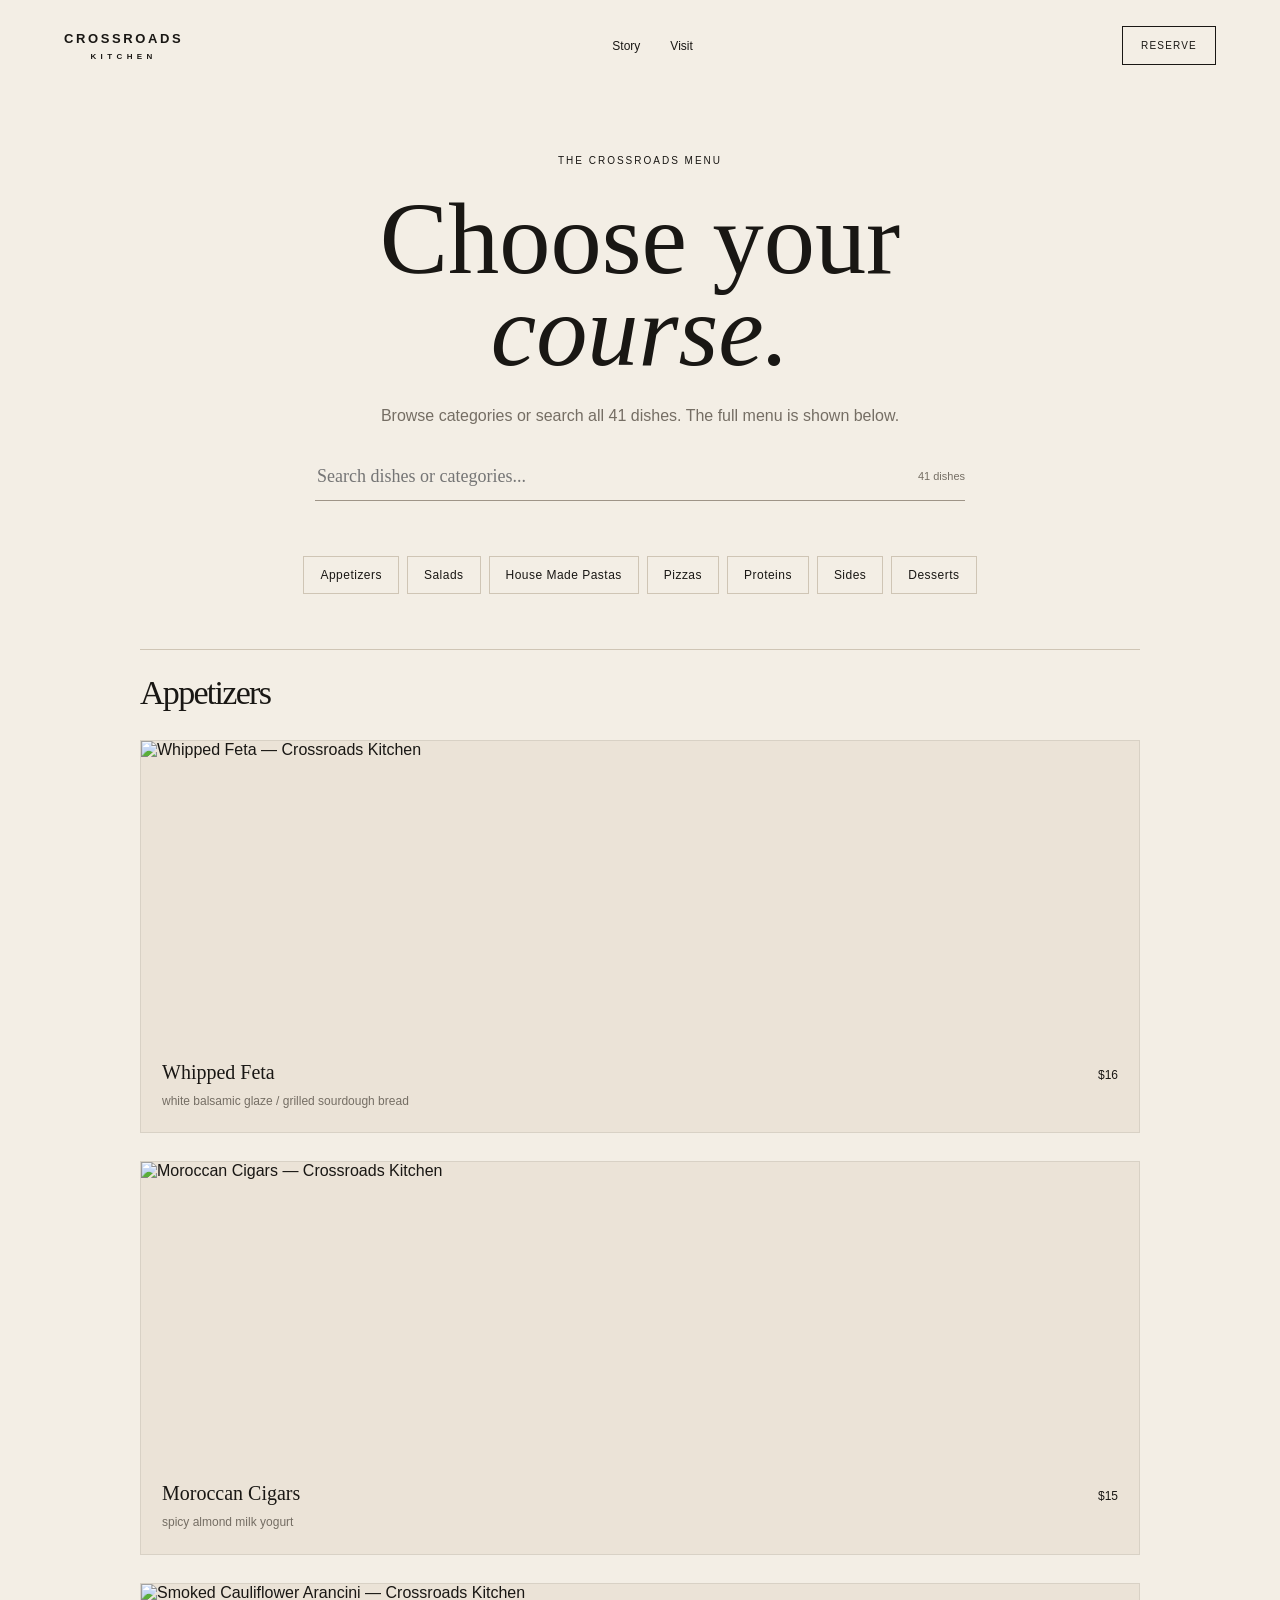
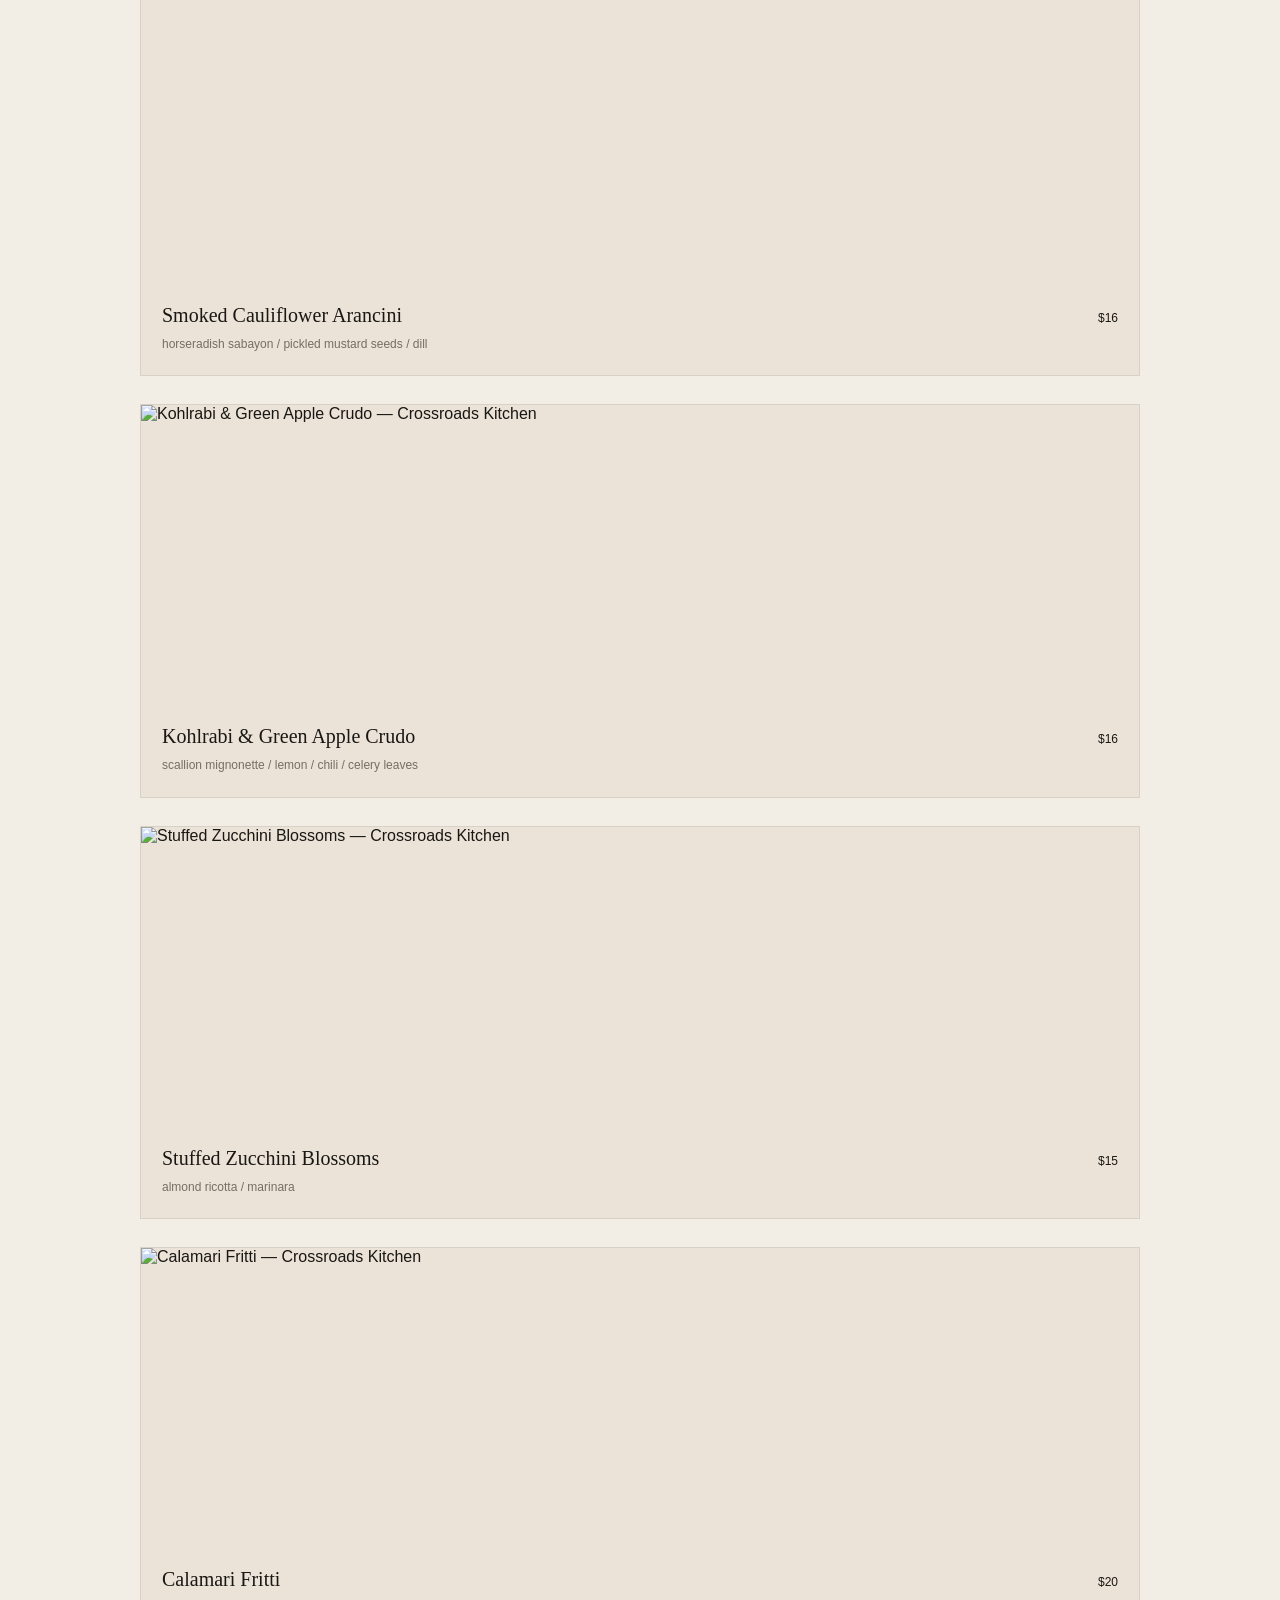
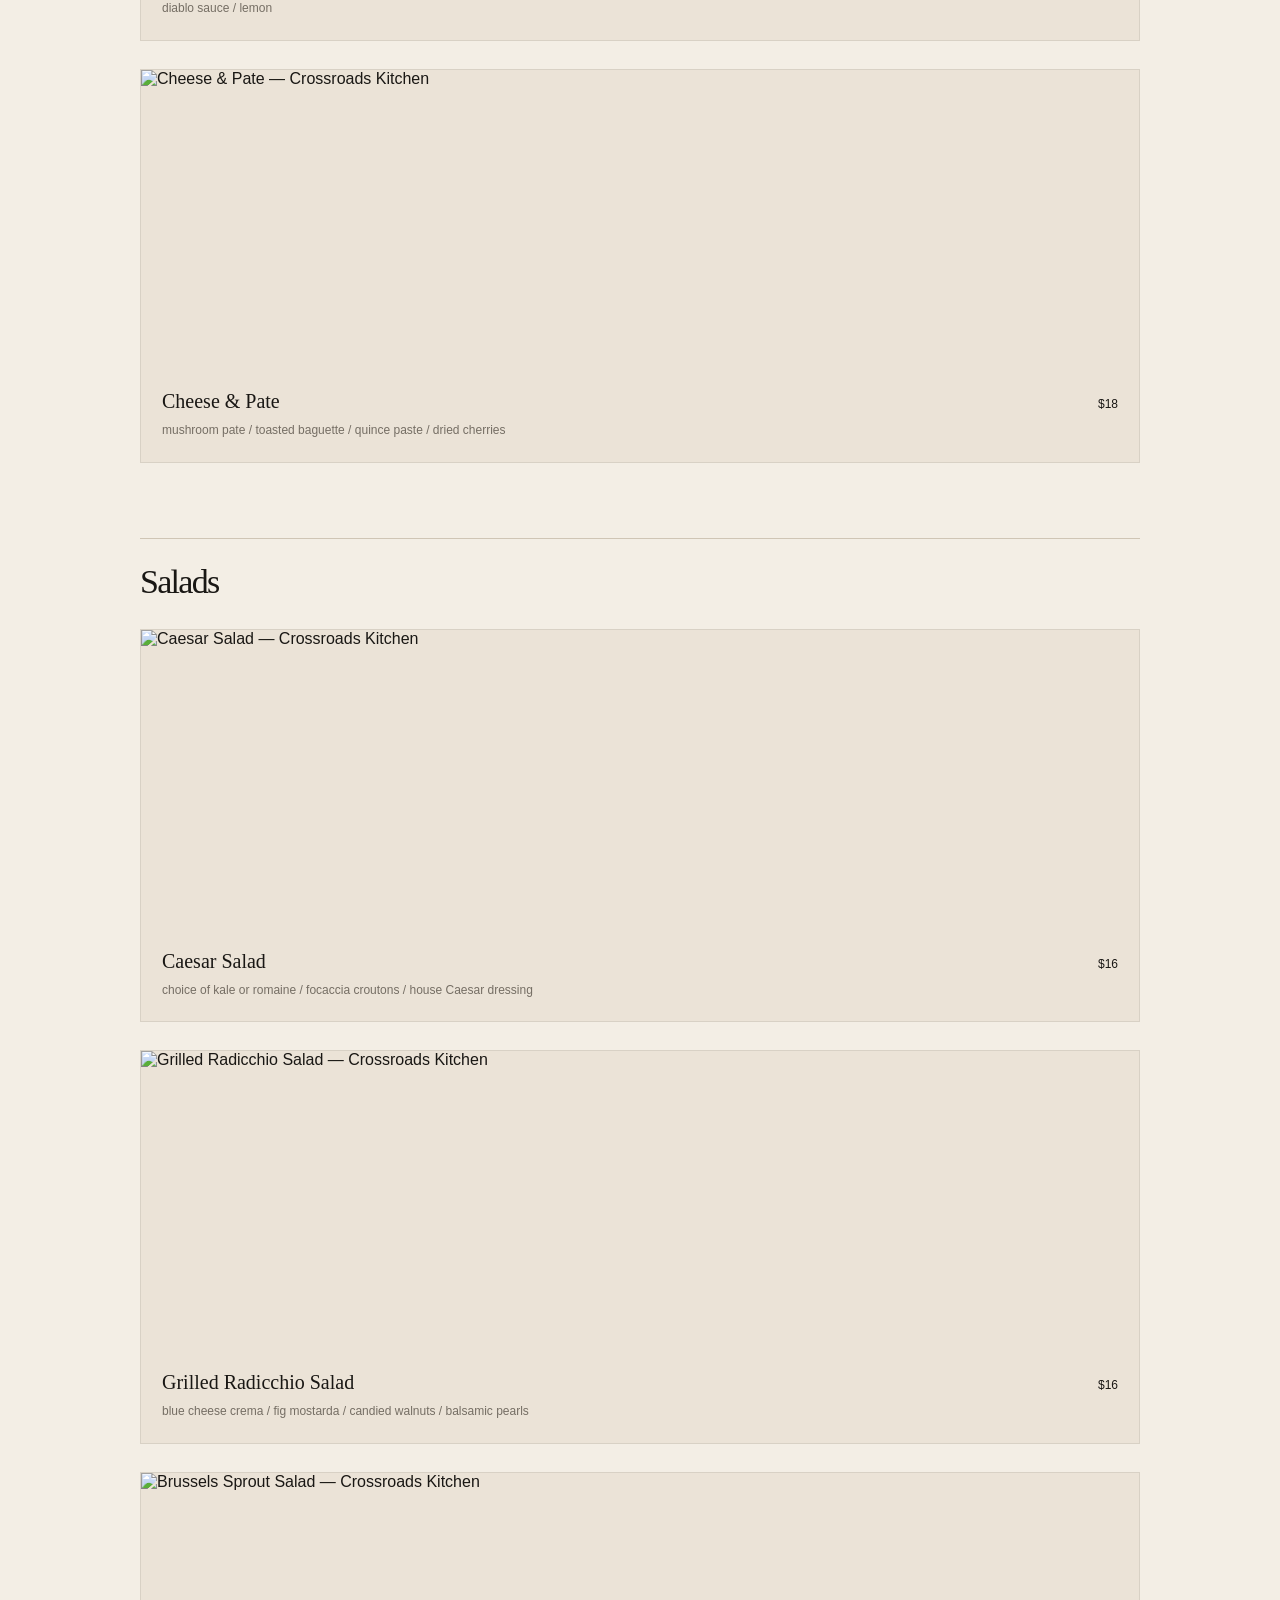
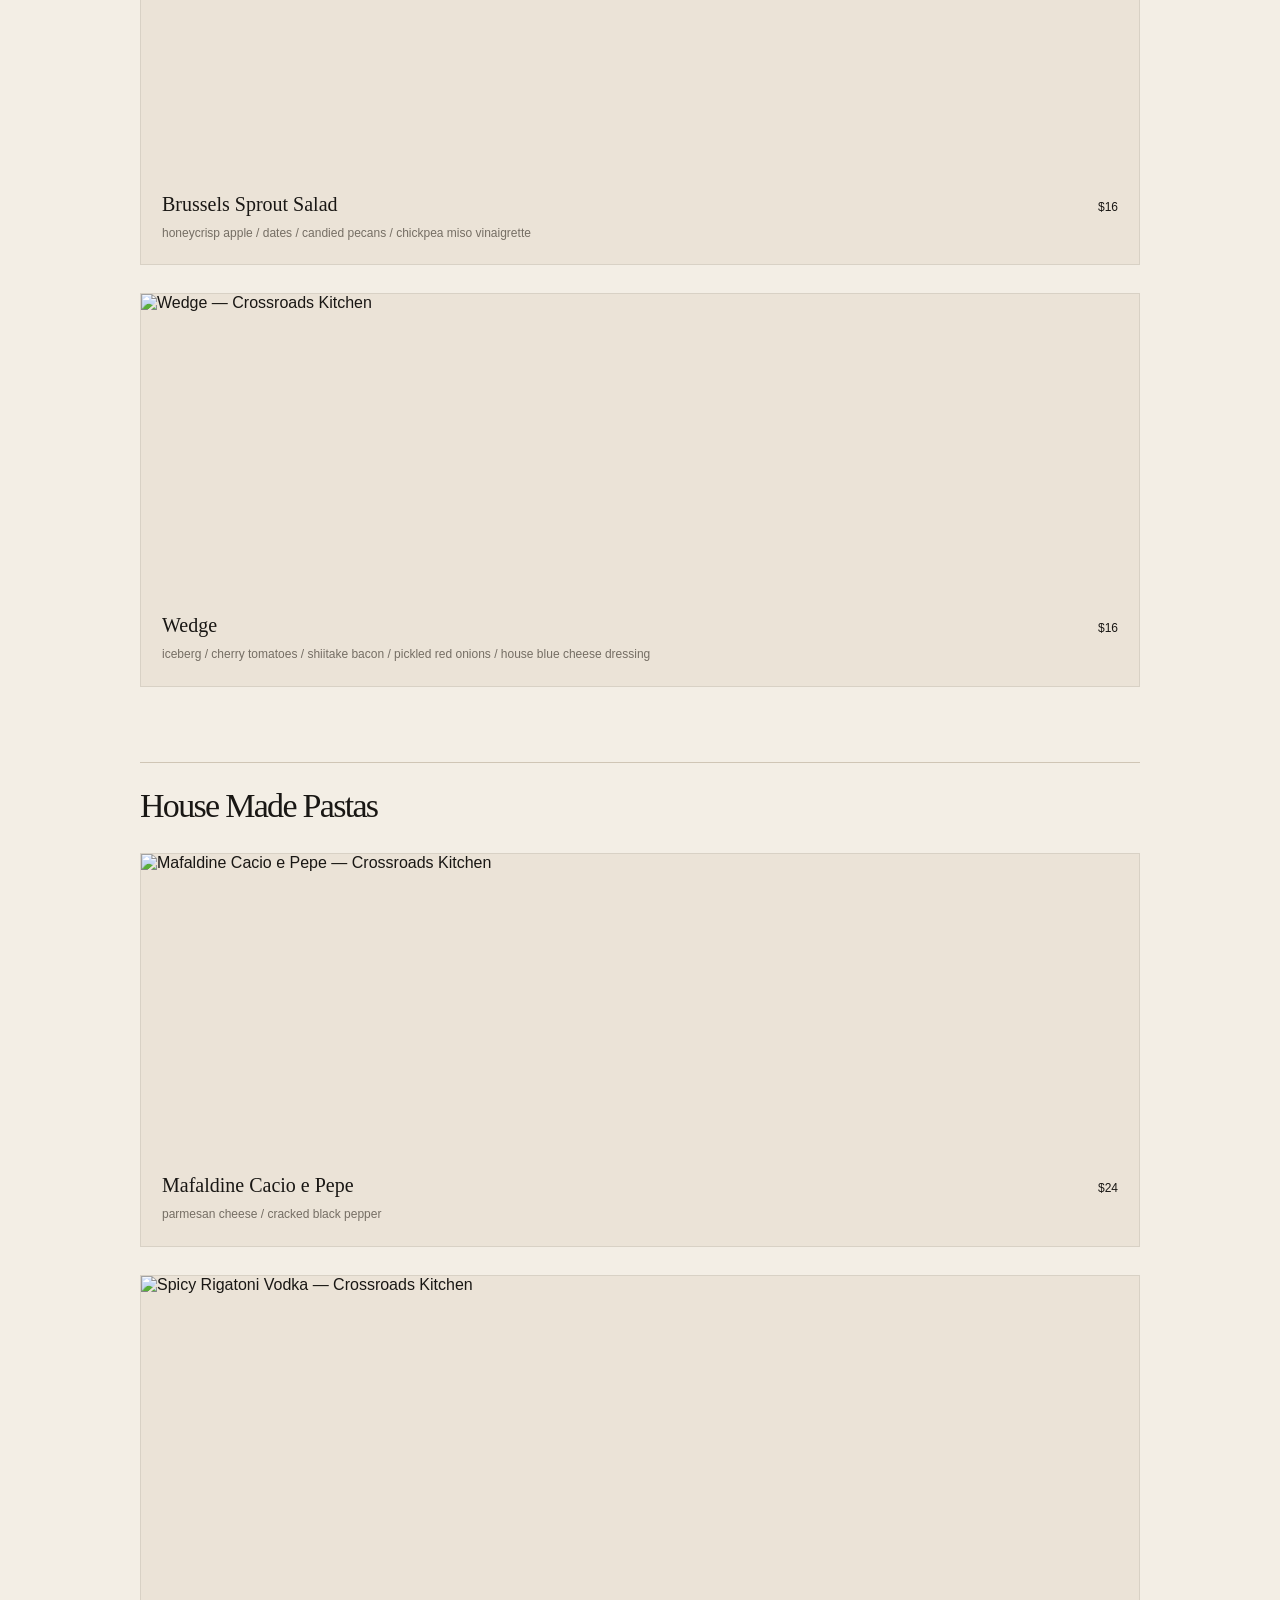
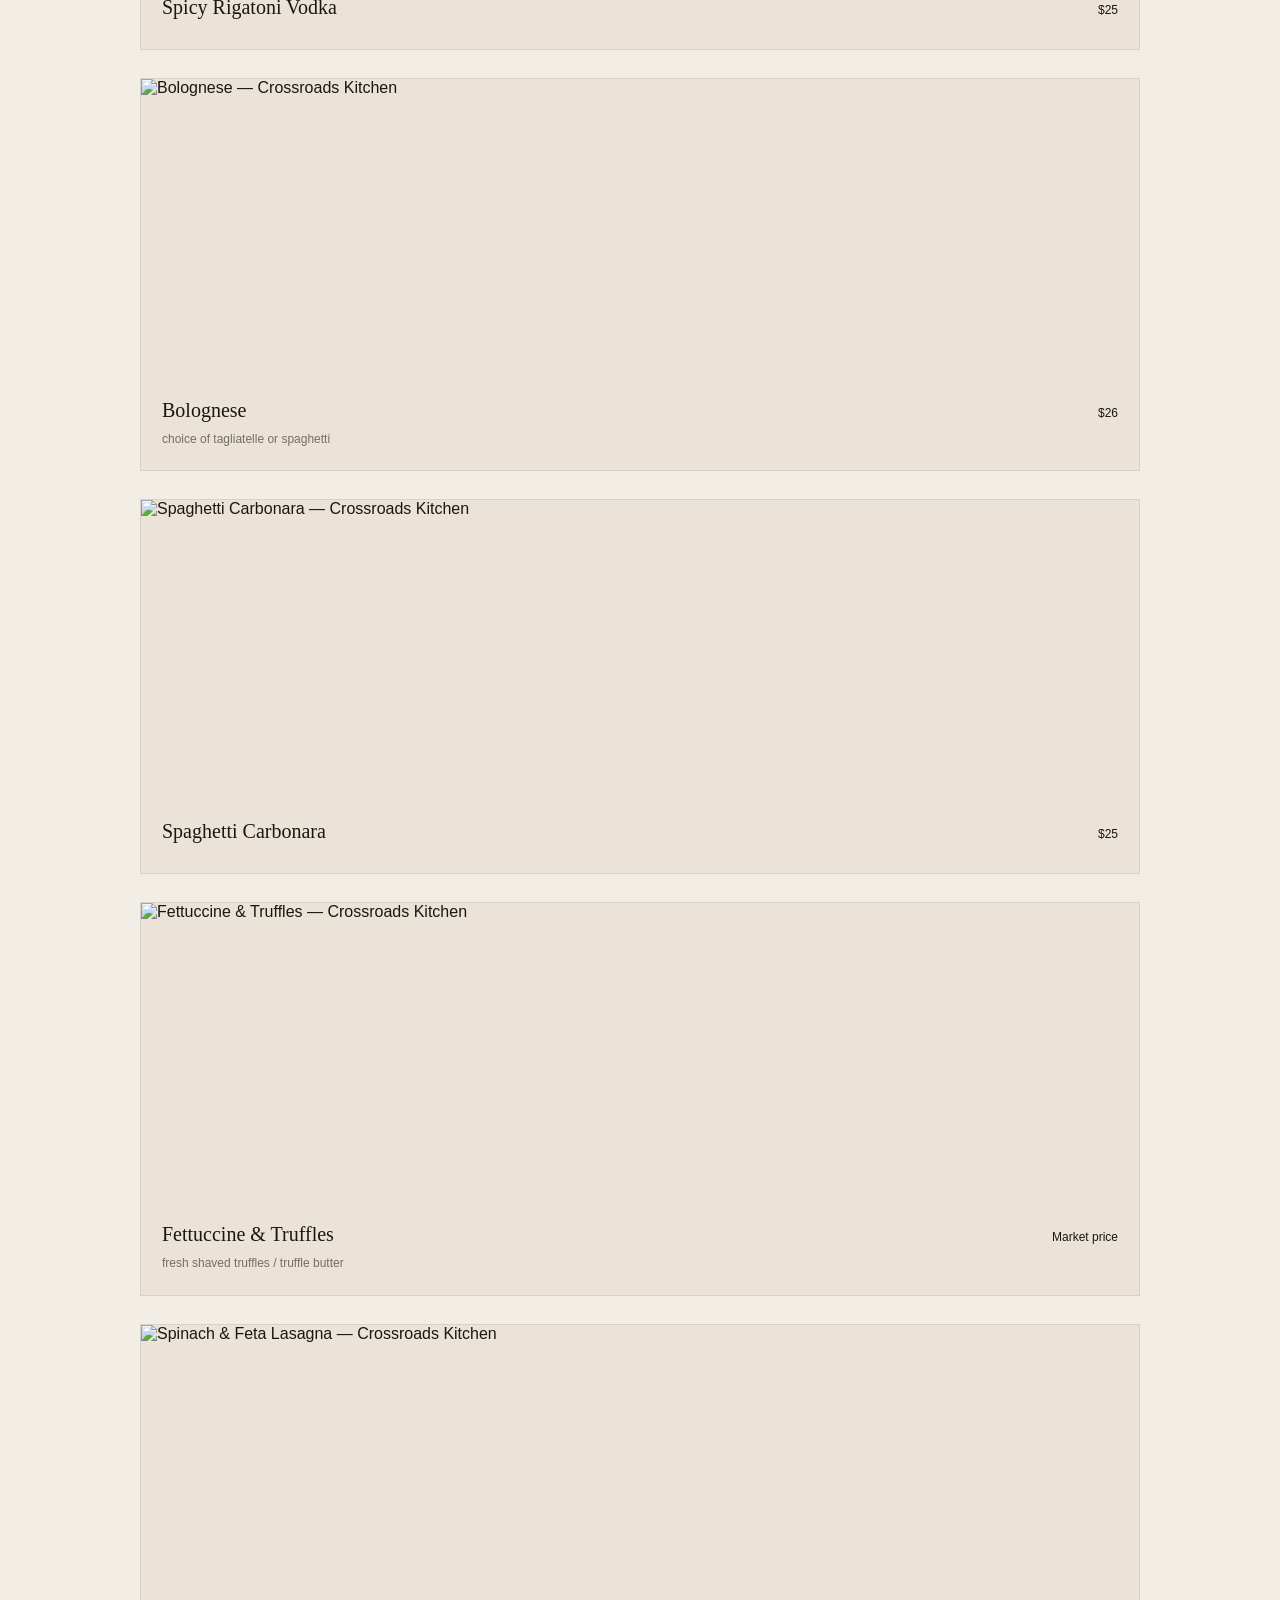
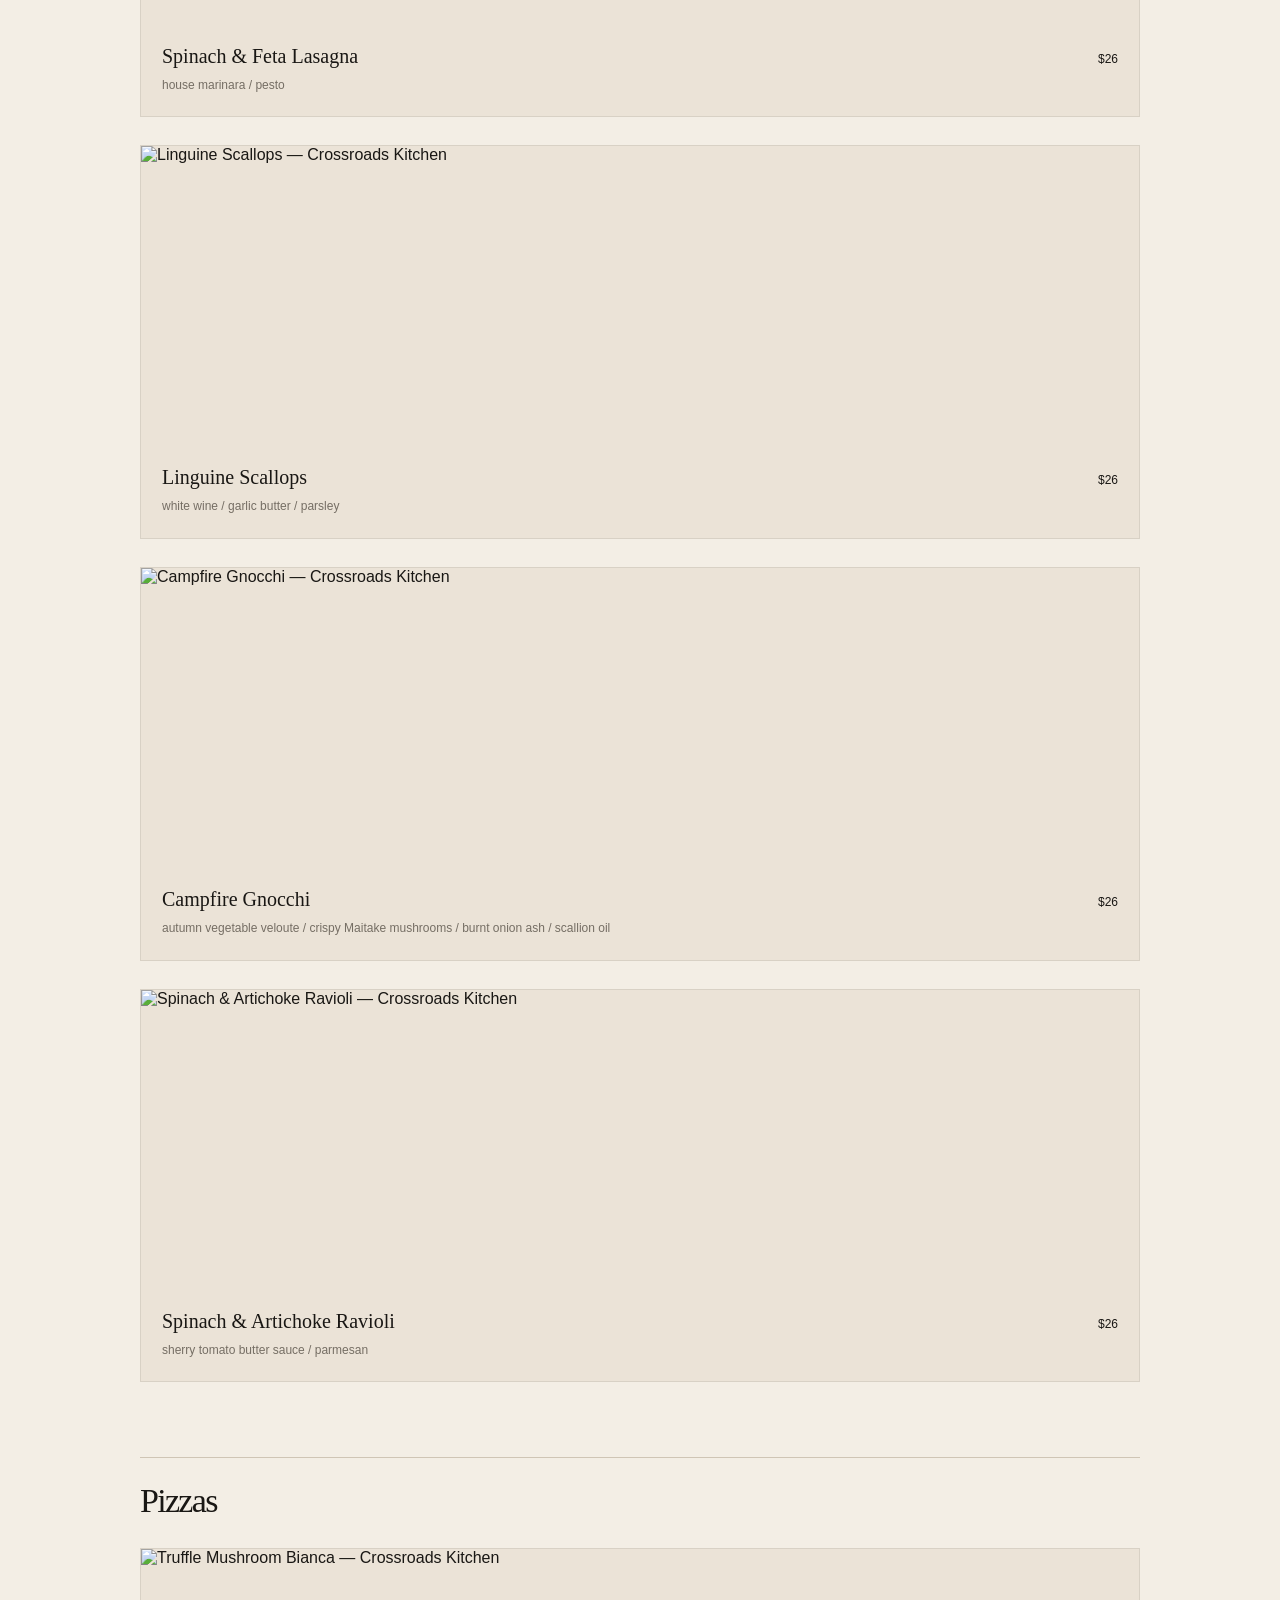
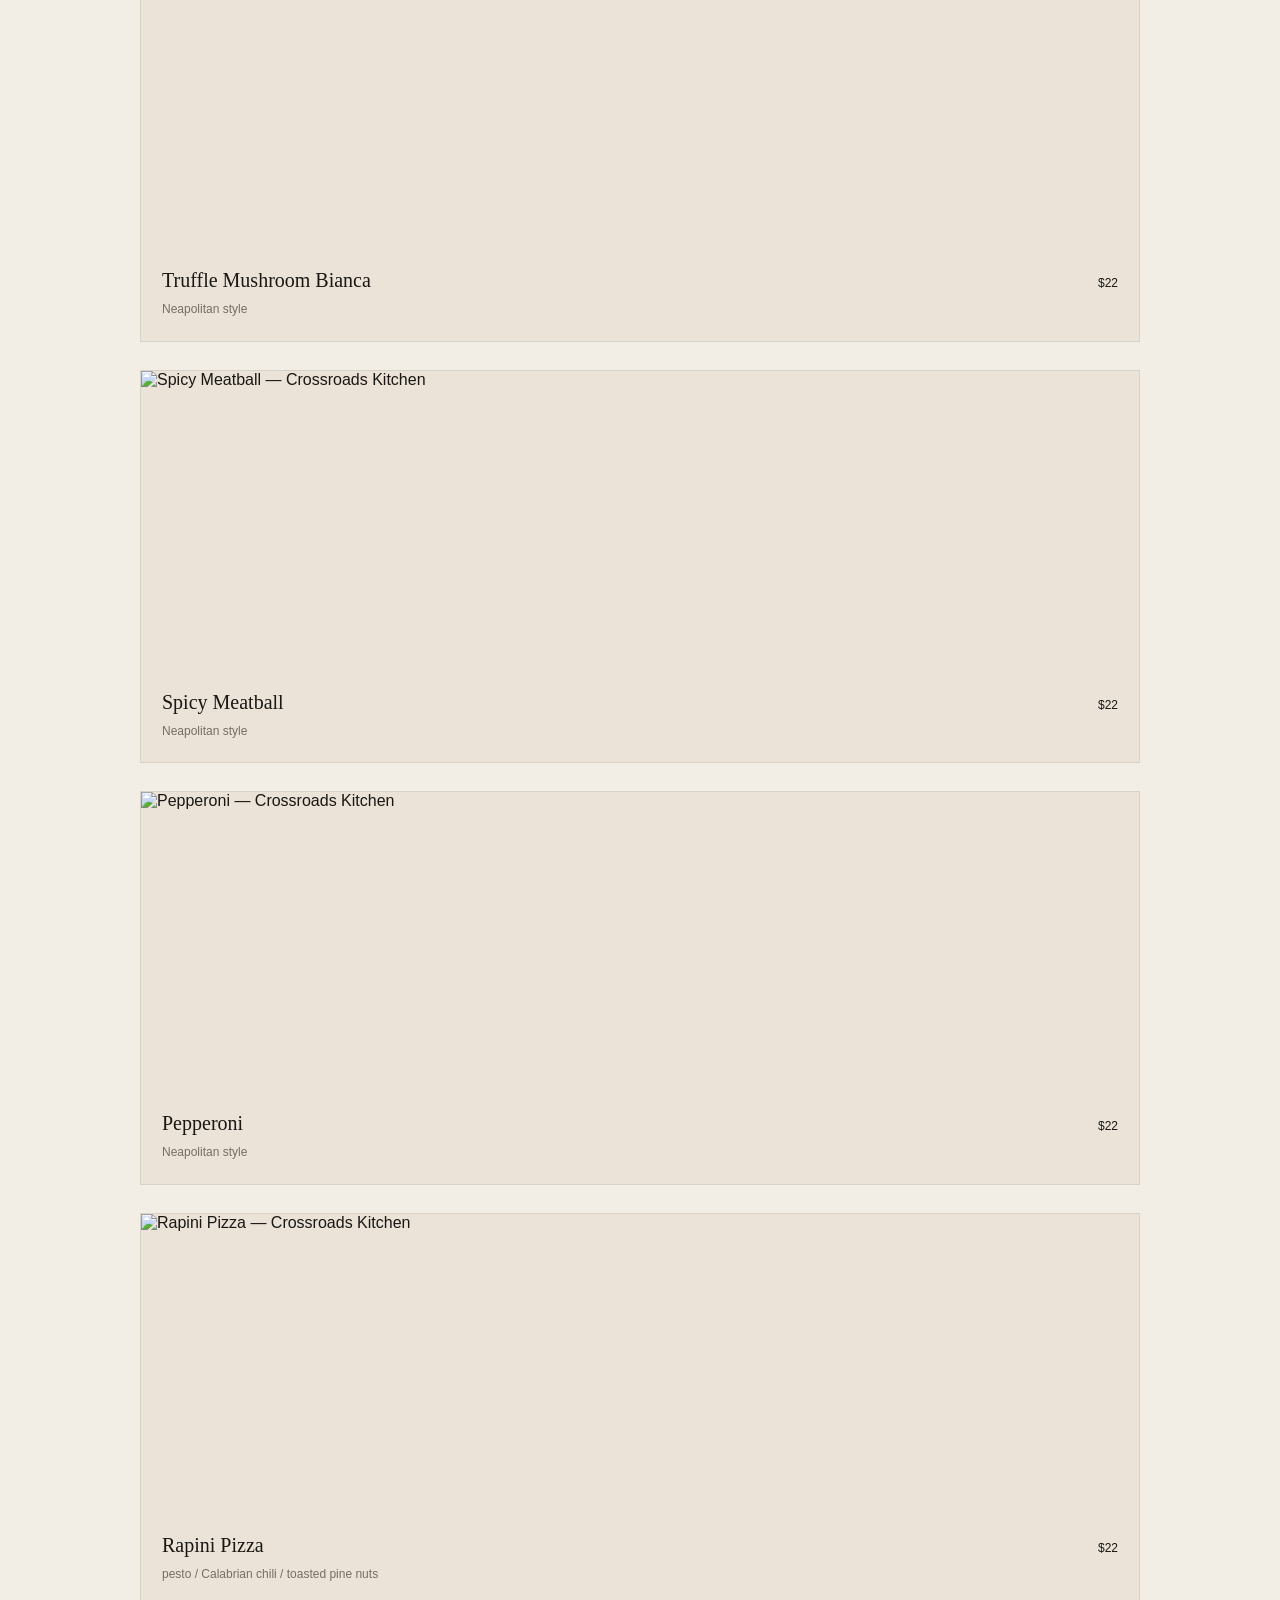
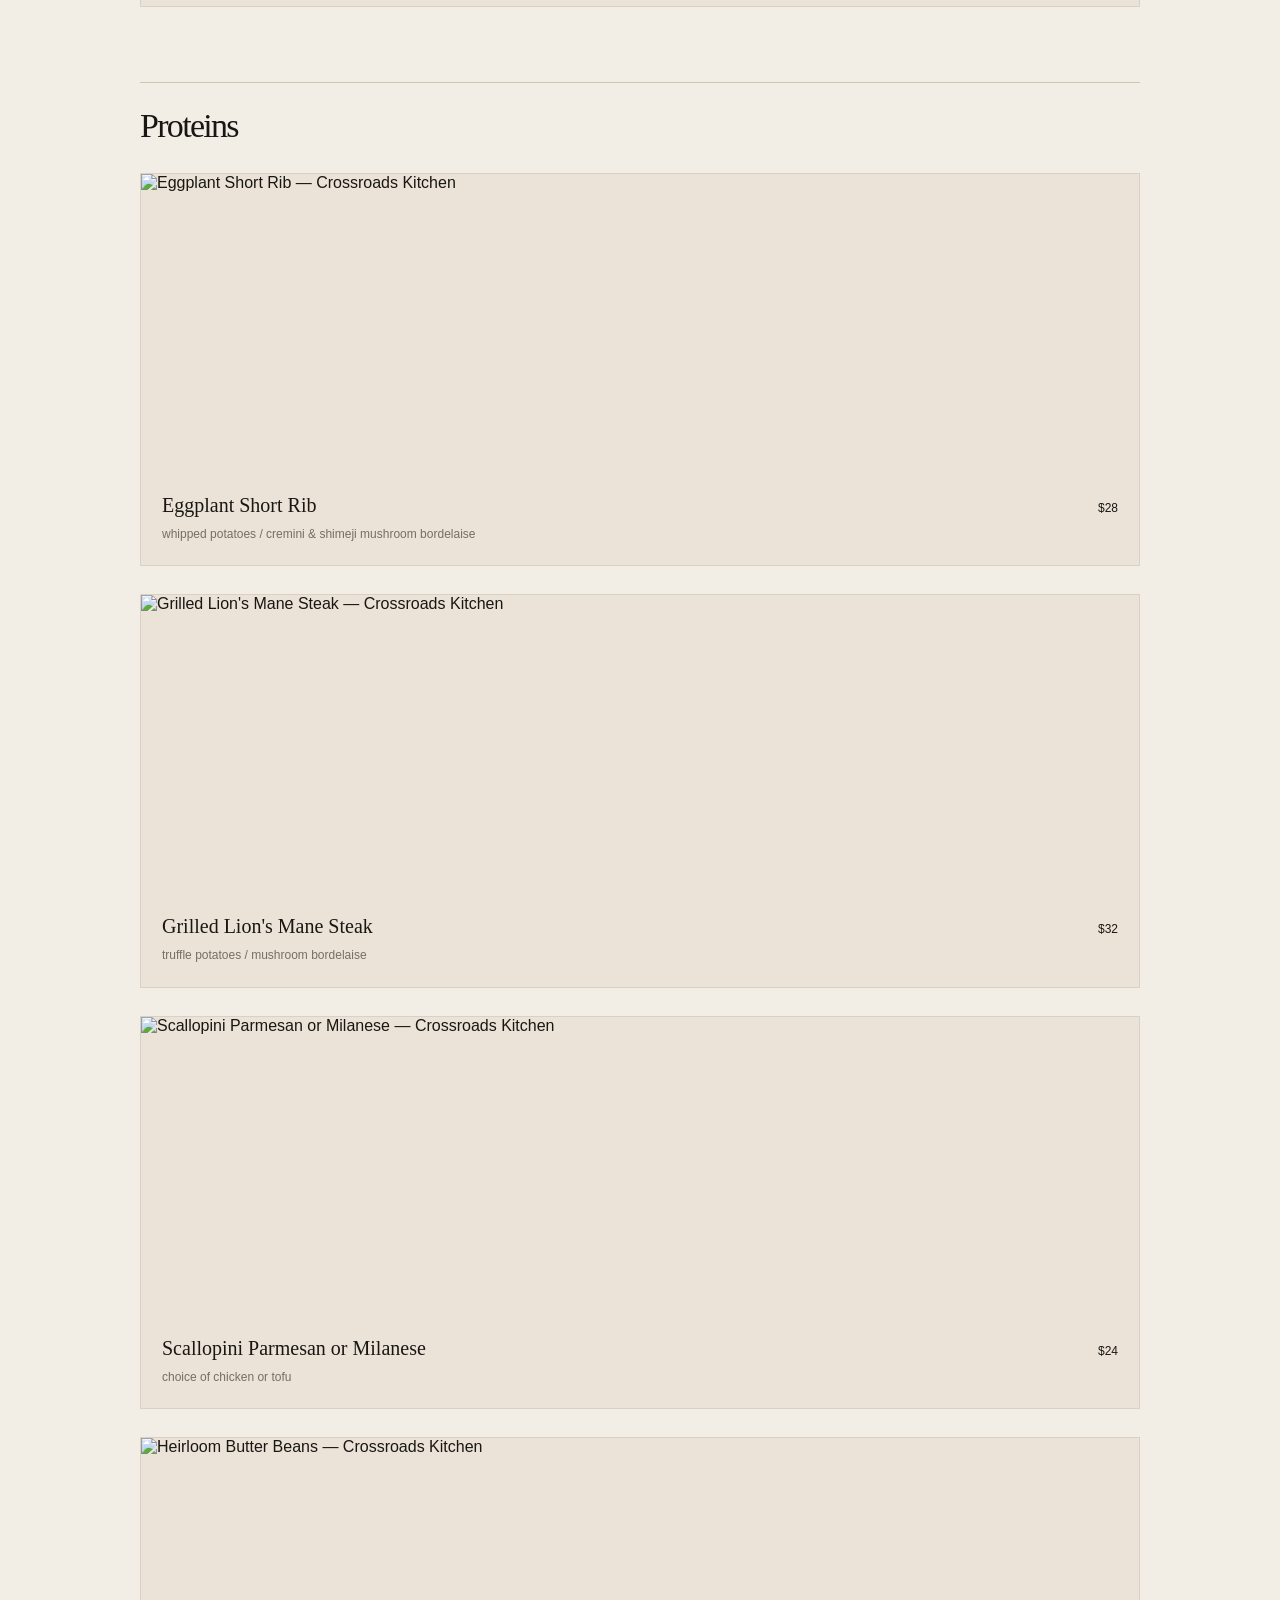
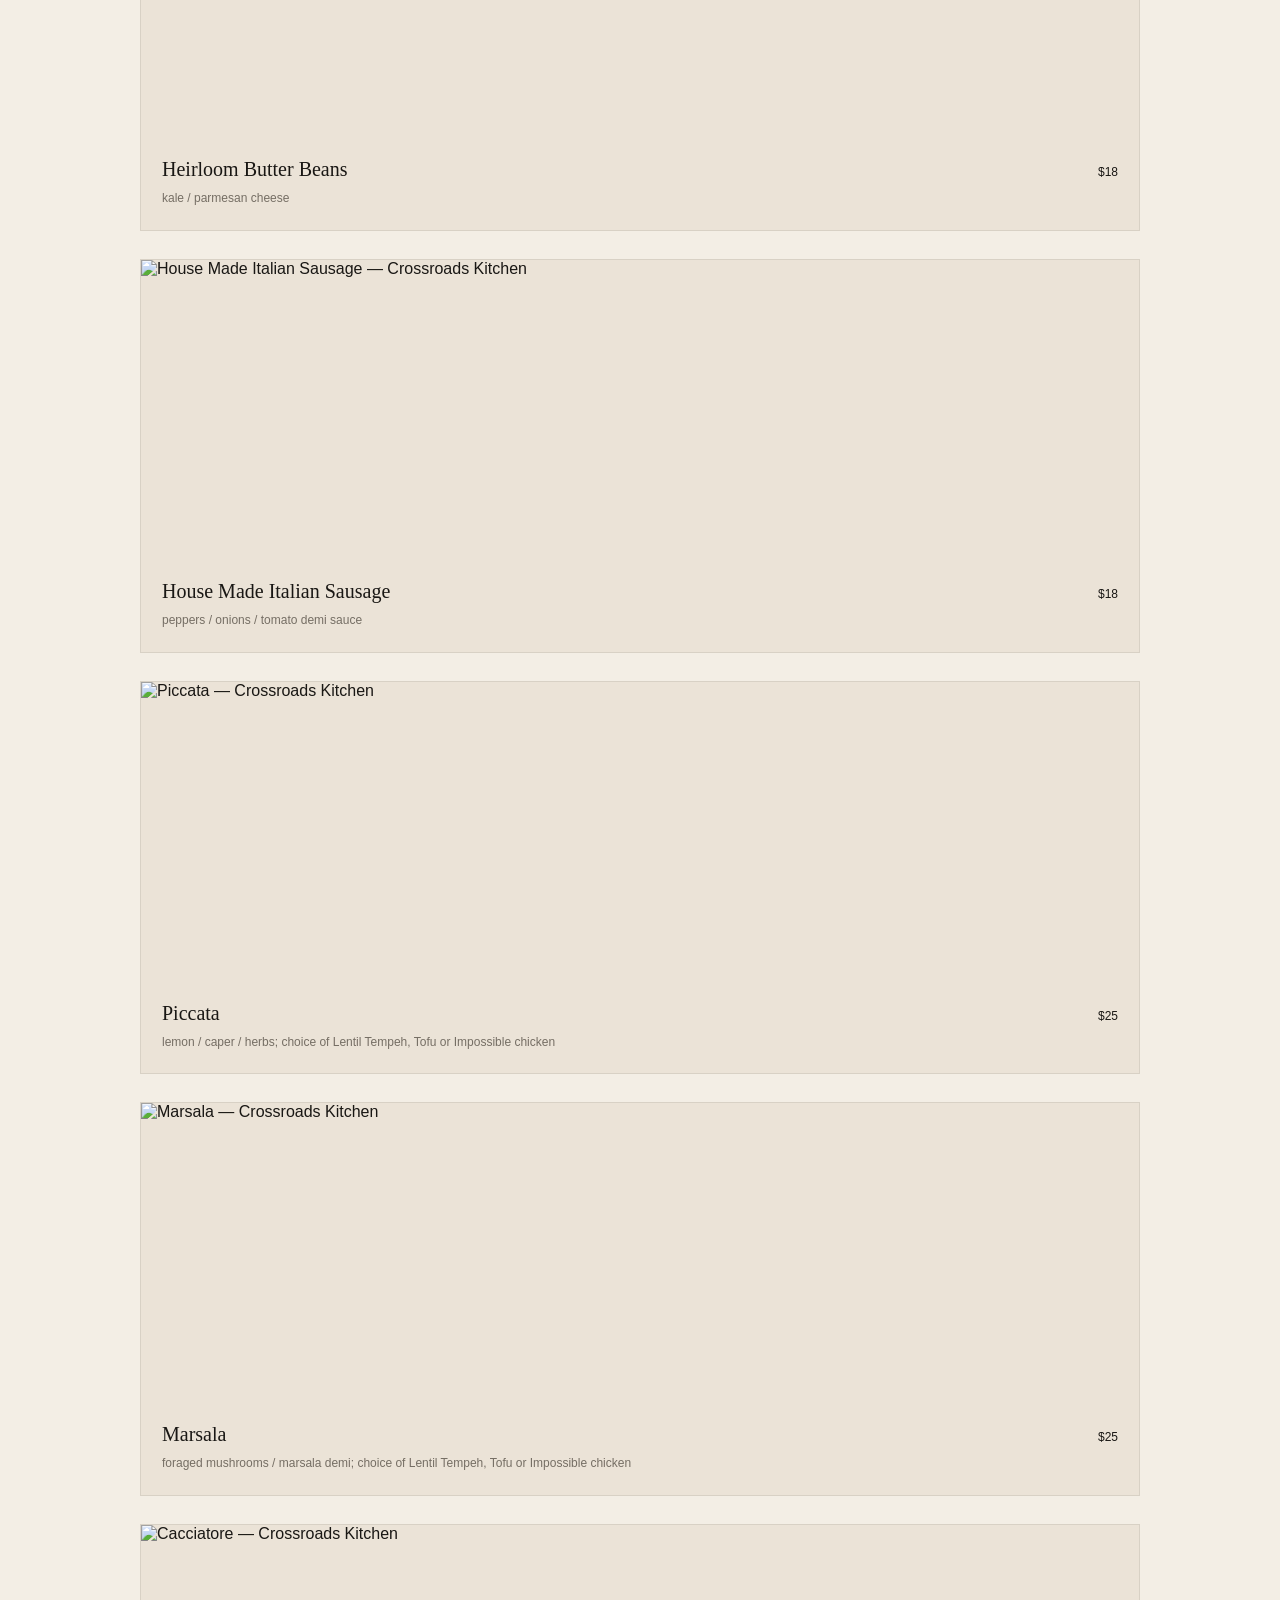
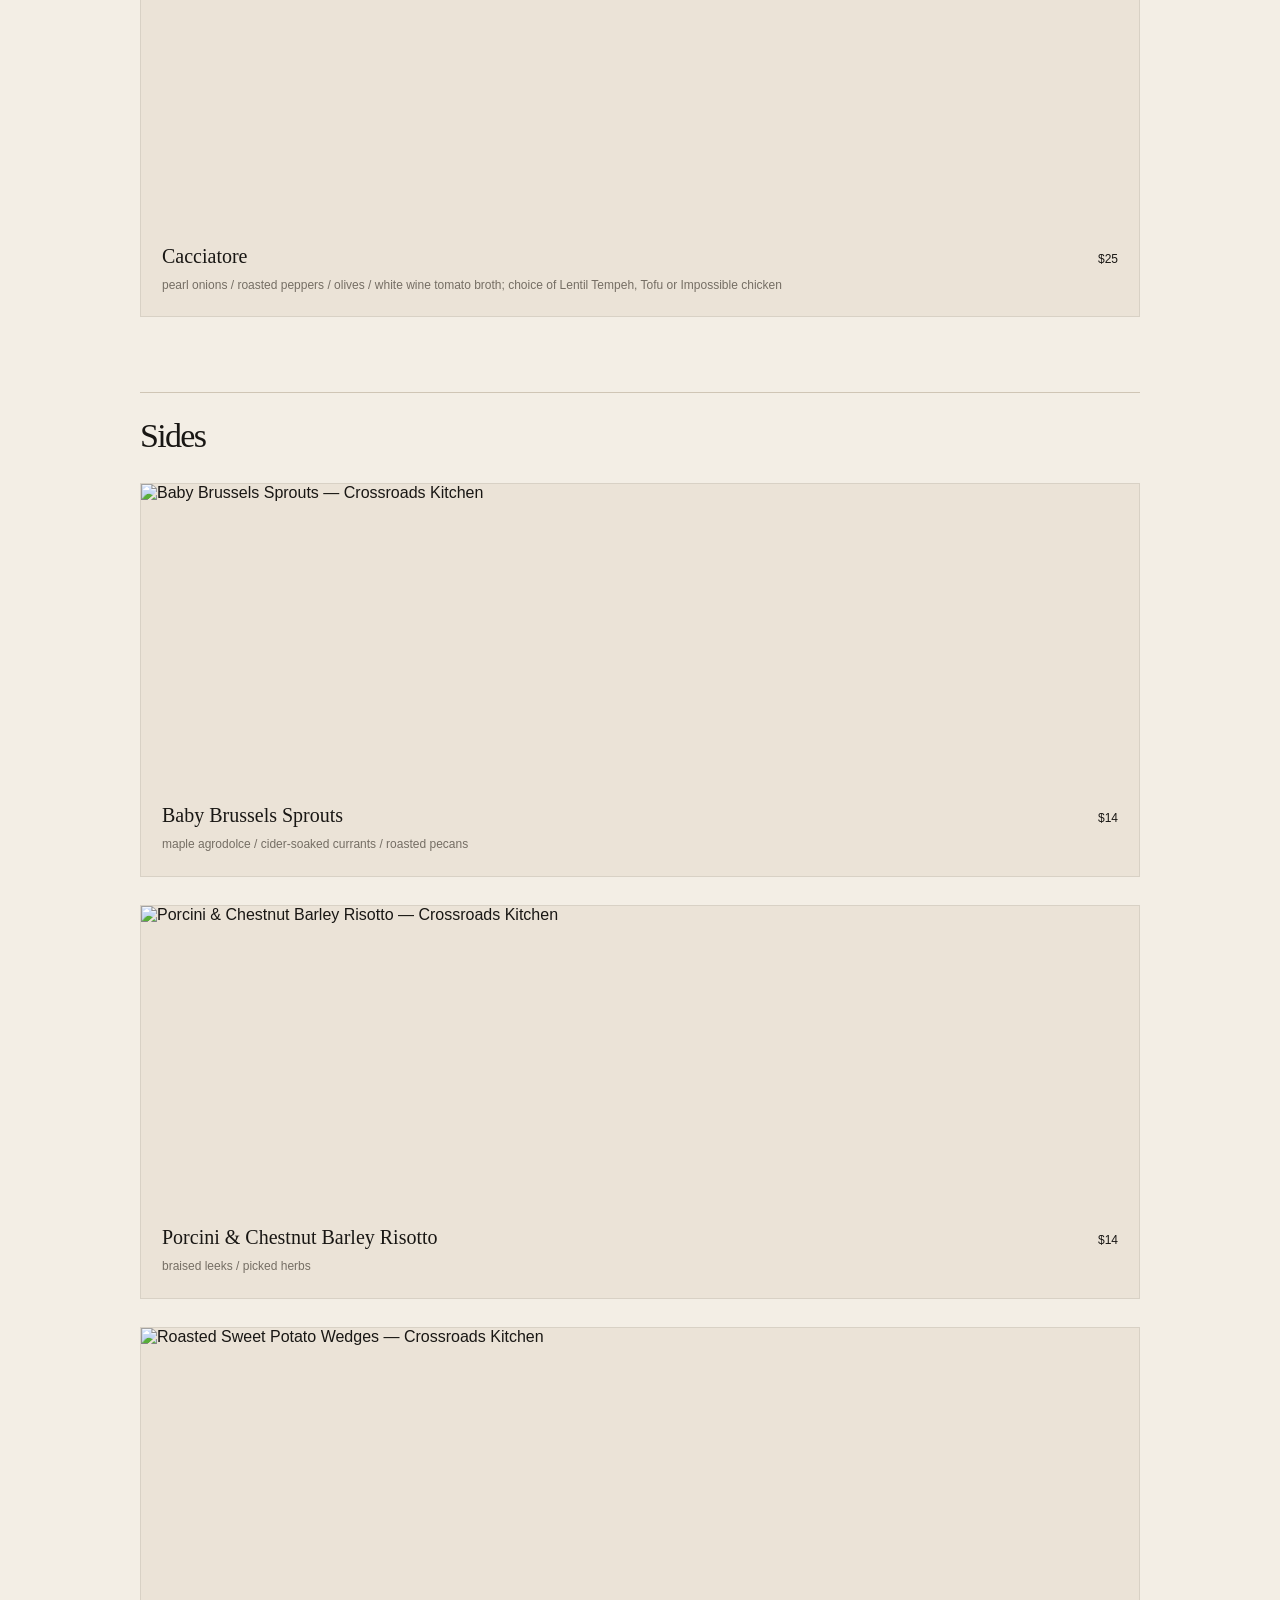
==== commit 579965dc: "Replace large category cards with compact navigation" ====
--- a/menu.html
+++ b/menu.html
@@ -1,4 +1,4 @@
-<!doctype html><html lang="en"><head><meta charset="utf-8"><meta name="viewport" content="width=device-width,initial-scale=1"><title>Crossroads Kitchen — Menu</title><link rel="stylesheet" href="style.css"><style>.menu-page{padding:150px 7vw 100px}.menu-page header{color:#191714}.menu-page .intro{text-align:center;max-width:900px;margin:0 auto 55px}.menu-page h1{font:500 clamp(55px,8vw,105px) Georgia,serif;line-height:.9;margin:25px 0}.menu-page .intro p{color:#756e64;line-height:1.7}.menu-search{max-width:650px;margin:35px auto 0;display:flex;align-items:center;gap:15px;border-bottom:1px solid #9e9487;padding-bottom:12px}.menu-search input{flex:1;border:0;outline:0;background:transparent;font:18px Georgia,serif;color:#191714}.menu-search span{font:11px Arial;color:#756e64;white-space:nowrap}.category-grid{display:flex;flex-wrap:wrap;gap:10px;max-width:1000px;margin:0 auto 55px;justify-content:center}.category-card{position:relative;display:flex;align-items:center;justify-content:center;min-height:52px;padding:12px 18px;overflow:hidden;color:#191714;text-decoration:none;background:#ebe3d7;border:1px solid #cfc5b5}.category-card:hover{background:#191714;color:#fff}.category-info{position:relative;z-index:2;left:auto;right:auto;bottom:auto}.category-info small{display:none}.category-info h2{font:500 20px Georgia,serif;margin:0}.category-info span{display:none}.menu-group{max-width:1000px;margin:0 auto 75px;border-top:1px solid #cfc5b5;padding-top:24px}.menu-group h2{font:500 34px Georgia,serif;margin:0 0 28px}.dish-card{margin:0 0 28px;background:#ebe3d7;border:1px solid rgba(117,110,100,.16);overflow:hidden;transition:transform .35s ease,box-shadow .35s ease}.dish-card img{display:block;width:100%;height:300px;object-fit:cover;transition:transform .6s ease}.dish-card:hover{transform:translateY(-5px);box-shadow:0 18px 45px rgba(35,27,19,.12)}.dish-card:hover img{transform:scale(1.035)}.dish-info{padding:20px 21px 22px}.dish-info strong{font:500 20px Georgia,serif;display:flex;justify-content:space-between;align-items:baseline;gap:18px}.dish-info em{font:normal 12px Arial;white-space:nowrap}.dish-info p{margin:8px 0 0;color:#756e64;font-size:12px;line-height:1.55}.notes{margin:80px auto 0;max-width:1000px;padding:35px;border:1px solid #cfc5b5;color:#756e64;font-size:12px;line-height:1.7}.search-empty{display:none;text-align:center;padding:50px;color:#756e64}@media(max-width:750px){.menu-page{padding:120px 6vw 70px}.category-grid{gap:8px;margin-bottom:40px;justify-content:flex-start}.category-card{min-height:50px;padding:12px 14px}.category-info h2{font-size:18px}.category-info span{display:none}.dish-card img{height:220px}.dish-info{padding:18px}}</style></head><body><div class="menu-page"><header><a class="logo" href="index.html">CROSSROADS<small>KITCHEN</small></a><nav><a href="index.html#story">Story</a><a href="index.html#visit">Visit</a></nav><a class="reserve" href="https://www.opentable.com/r/crossroads-kitchen-melrose-los-angeles">Reserve</a></header><div class="intro"><small>THE CROSSROADS MENU</small><h1>Choose your<br><i>course.</i></h1><p>Browse categories or search all 41 dishes. The full menu is shown below.</p><div class="menu-search"><input id="menuSearch" type="search" placeholder="Search dishes or categories..." aria-label="Search dishes or categories"><span id="menuCount">41 dishes</span></div></div><div class="category-grid><a class="category-card" href="appetizers.html" data-search="Appetizers Whipped Feta , Moroccan Cigars , Smoked Cauliflower Arancini , Kohlrabi & Green Apple Crudo , Stuffed Zucchini Blossoms , Calamari Fritti , Cheese & Pate "><div class="category-info"><small>7 dishes</small><h2>Appetizers</h2><span>Explore category →</span></div></a><a class="category-card" href="salads.html" data-search="Salads Caesar Salad , Grilled Radicchio Salad , Brussels Sprout Salad , Wedge "><div class="category-info"><small>4 dishes</small><h2>Salads</h2><span>Explore category →</span></div></a><a class="category-card" href="pastas.html" data-search="Pastas Mafaldine Cacio e Pepe , Spicy Rigatoni Vodka , Bolognese , Spaghetti Carbonara , Fettuccine & Truffles , Spinach & Feta Lasagna , Linguine Scallops , Campfire Gnocchi , Spinach & Artichoke Ravioli "><div class="category-info"><small>9 dishes</small><h2>House Made Pastas</h2><span>Explore category →</span></div></a><a class="category-card" href="pizzas.html" data-search="Pizzas Truffle Mushroom Bianca , Spicy Meatball , Pepperoni , Rapini Pizza "><div class="category-info"><small>4 dishes</small><h2>Pizzas</h2><span>Explore category →</span></div></a><a class="category-card" href="proteins.html" data-search="Proteins Eggplant Short Rib , Grilled Lion's Mane Steak , Scallopini Parmesan or Milanese , Heirloom Butter Beans , House Made Italian Sausage , Piccata , Marsala , Cacciatore "><div class="category-info"><small>8 dishes</small><h2>Proteins</h2><span>Explore category →</span></div></a><a class="category-card" href="sides.html" data-search="Sides Baby Brussels Sprouts , Porcini & Chestnut Barley Risotto , Roasted Sweet Potato Wedges , Lentil & Farro Stuffed Artichoke , Truffle Potatoes "><div class="category-info"><small>5 dishes</small><h2>Sides</h2><span>Explore category →</span></div></a><a class="category-card" href="desserts.html" data-search="Desserts Sorbet of the Day , Brownie Sundae , Banana Pudding , Chocolate Cake "><div class="category-info"><small>4 dishes</small><h2>Desserts</h2><span>Explore category →</span></div></a></div><div id="foodResults"><section class="menu-group"><h2>Appetizers</h2><article class="dish-card"><img src="https://resizer.otstatic.com/v2/photos/xlarge/2/79112621.jpg" alt="Whipped Feta — Crossroads Kitchen" loading="lazy"><div class="dish-info"><strong>Whipped Feta <em>$16</em></strong><p>white balsamic glaze / grilled sourdough bread</p></div></article><article class="dish-card"><img src="https://resizer.otstatic.com/v2/photos/xlarge/2/79112621.jpg" alt="Moroccan Cigars — Crossroads Kitchen" loading="lazy"><div class="dish-info"><strong>Moroccan Cigars <em>$15</em></strong><p>spicy almond milk yogurt</p></div></article><article class="dish-card"><img src="https://resizer.otstatic.com/v2/photos/xlarge/2/79112621.jpg" alt="Smoked Cauliflower Arancini — Crossroads Kitchen" loading="lazy"><div class="dish-info"><strong>Smoked Cauliflower Arancini <em>$16</em></strong><p>horseradish sabayon / pickled mustard seeds / dill</p></div></article><article class="dish-card"><img src="https://resizer.otstatic.com/v2/photos/xlarge/2/79112621.jpg" alt="Kohlrabi & Green Apple Crudo — Crossroads Kitchen" loading="lazy"><div class="dish-info"><strong>Kohlrabi & Green Apple Crudo <em>$16</em></strong><p>scallion mignonette / lemon / chili / celery leaves</p></div></article><article class="dish-card"><img src="https://resizer.otstatic.com/v2/photos/xlarge/2/79112621.jpg" alt="Stuffed Zucchini Blossoms — Crossroads Kitchen" loading="lazy"><div class="dish-info"><strong>Stuffed Zucchini Blossoms <em>$15</em></strong><p>almond ricotta / marinara</p></div></article><article class="dish-card"><img src="https://resizer.otstatic.com/v2/photos/xlarge/2/79112621.jpg" alt="Calamari Fritti — Crossroads Kitchen" loading="lazy"><div class="dish-info"><strong>Calamari Fritti <em>$20</em></strong><p>diablo sauce / lemon</p></div></article><article class="dish-card"><img src="https://resizer.otstatic.com/v2/photos/xlarge/2/79112621.jpg" alt="Cheese & Pate — Crossroads Kitchen" loading="lazy"><div class="dish-info"><strong>Cheese & Pate <em>$18</em></strong><p>mushroom pate / toasted baguette / quince paste / dried cherries</p></div></article></section>
+<!doctype html><html lang="en"><head><meta charset="utf-8"><meta name="viewport" content="width=device-width,initial-scale=1"><title>Crossroads Kitchen — Menu</title><link rel="stylesheet" href="style.css"><style>.menu-page{padding:150px 7vw 100px}.menu-page header{color:#191714}.menu-page .intro{text-align:center;max-width:900px;margin:0 auto 55px}.menu-page h1{font:500 clamp(55px,8vw,105px) Georgia,serif;line-height:.9;margin:25px 0}.menu-page .intro p{color:#756e64;line-height:1.7}.menu-search{max-width:650px;margin:35px auto 0;display:flex;align-items:center;gap:15px;border-bottom:1px solid #9e9487;padding-bottom:12px}.menu-search input{flex:1;border:0;outline:0;background:transparent;font:18px Georgia,serif;color:#191714}.menu-search span{font:11px Arial;color:#756e64;white-space:nowrap}.category-nav{display:flex;flex-wrap:wrap;gap:8px;max-width:1000px;margin:0 auto 55px;justify-content:center}.category-nav a{display:inline-block;padding:11px 16px;border:1px solid #cfc5b5;color:#191714;text-decoration:none;font:12px Arial;letter-spacing:.04em}.category-nav a:hover{background:#191714;color:#fff}.menu-group{max-width:1000px;margin:0 auto 75px;border-top:1px solid #cfc5b5;padding-top:24px}.menu-group h2{font:500 34px Georgia,serif;margin:0 0 28px}.dish-card{margin:0 0 28px;background:#ebe3d7;border:1px solid rgba(117,110,100,.16);overflow:hidden;transition:transform .35s ease,box-shadow .35s ease}.dish-card img{display:block;width:100%;height:300px;object-fit:cover;transition:transform .6s ease}.dish-card:hover{transform:translateY(-5px);box-shadow:0 18px 45px rgba(35,27,19,.12)}.dish-card:hover img{transform:scale(1.035)}.dish-info{padding:20px 21px 22px}.dish-info strong{font:500 20px Georgia,serif;display:flex;justify-content:space-between;align-items:baseline;gap:18px}.dish-info em{font:normal 12px Arial;white-space:nowrap}.dish-info p{margin:8px 0 0;color:#756e64;font-size:12px;line-height:1.55}.notes{margin:80px auto 0;max-width:1000px;padding:35px;border:1px solid #cfc5b5;color:#756e64;font-size:12px;line-height:1.7}.search-empty{display:none;text-align:center;padding:50px;color:#756e64}@media(max-width:750px){.menu-page{padding:120px 6vw 70px}.category-grid{gap:8px;margin-bottom:40px;justify-content:flex-start}.dish-card img{height:220px}.dish-info{padding:18px}}</style></head><body><div class="menu-page"><header><a class="logo" href="index.html">CROSSROADS<small>KITCHEN</small></a><nav><a href="index.html#story">Story</a><a href="index.html#visit">Visit</a></nav><a class="reserve" href="https://www.opentable.com/r/crossroads-kitchen-melrose-los-angeles">Reserve</a></header><div class="intro"><small>THE CROSSROADS MENU</small><h1>Choose your<br><i>course.</i></h1><p>Browse categories or search all 41 dishes. The full menu is shown below.</p><div class="menu-search"><input id="menuSearch" type="search" placeholder="Search dishes or categories..." aria-label="Search dishes or categories"><span id="menuCount">41 dishes</span></div></div><nav class="category-nav" aria-label="Menu categories"><a href="appetizers.html">Appetizers</a><a href="salads.html">Salads</a><a href="pastas.html">House Made Pastas</a><a href="pizzas.html">Pizzas</a><a href="proteins.html">Proteins</a><a href="sides.html">Sides</a><a href="desserts.html">Desserts</a></nav><div id="foodResults"><section class="menu-group"><h2>Appetizers</h2><article class="dish-card"><img src="https://resizer.otstatic.com/v2/photos/xlarge/2/79112621.jpg" alt="Whipped Feta — Crossroads Kitchen" loading="lazy"><div class="dish-info"><strong>Whipped Feta <em>$16</em></strong><p>white balsamic glaze / grilled sourdough bread</p></div></article><article class="dish-card"><img src="https://resizer.otstatic.com/v2/photos/xlarge/2/79112621.jpg" alt="Moroccan Cigars — Crossroads Kitchen" loading="lazy"><div class="dish-info"><strong>Moroccan Cigars <em>$15</em></strong><p>spicy almond milk yogurt</p></div></article><article class="dish-card"><img src="https://resizer.otstatic.com/v2/photos/xlarge/2/79112621.jpg" alt="Smoked Cauliflower Arancini — Crossroads Kitchen" loading="lazy"><div class="dish-info"><strong>Smoked Cauliflower Arancini <em>$16</em></strong><p>horseradish sabayon / pickled mustard seeds / dill</p></div></article><article class="dish-card"><img src="https://resizer.otstatic.com/v2/photos/xlarge/2/79112621.jpg" alt="Kohlrabi & Green Apple Crudo — Crossroads Kitchen" loading="lazy"><div class="dish-info"><strong>Kohlrabi & Green Apple Crudo <em>$16</em></strong><p>scallion mignonette / lemon / chili / celery leaves</p></div></article><article class="dish-card"><img src="https://resizer.otstatic.com/v2/photos/xlarge/2/79112621.jpg" alt="Stuffed Zucchini Blossoms — Crossroads Kitchen" loading="lazy"><div class="dish-info"><strong>Stuffed Zucchini Blossoms <em>$15</em></strong><p>almond ricotta / marinara</p></div></article><article class="dish-card"><img src="https://resizer.otstatic.com/v2/photos/xlarge/2/79112621.jpg" alt="Calamari Fritti — Crossroads Kitchen" loading="lazy"><div class="dish-info"><strong>Calamari Fritti <em>$20</em></strong><p>diablo sauce / lemon</p></div></article><article class="dish-card"><img src="https://resizer.otstatic.com/v2/photos/xlarge/2/79112621.jpg" alt="Cheese & Pate — Crossroads Kitchen" loading="lazy"><div class="dish-info"><strong>Cheese & Pate <em>$18</em></strong><p>mushroom pate / toasted baguette / quince paste / dried cherries</p></div></article></section>
 <section class="menu-group"><h2>Salads</h2><article class="dish-card"><img src="https://resizer.otstatic.com/v2/photos/xlarge/2/79112621.jpg" alt="Caesar Salad — Crossroads Kitchen" loading="lazy"><div class="dish-info"><strong>Caesar Salad <em>$16</em></strong><p>choice of kale or romaine / focaccia croutons / house Caesar dressing</p></div></article><article class="dish-card"><img src="https://resizer.otstatic.com/v2/photos/xlarge/2/79112621.jpg" alt="Grilled Radicchio Salad — Crossroads Kitchen" loading="lazy"><div class="dish-info"><strong>Grilled Radicchio Salad <em>$16</em></strong><p>blue cheese crema / fig mostarda / candied walnuts / balsamic pearls</p></div></article><article class="dish-card"><img src="https://resizer.otstatic.com/v2/photos/xlarge/2/79112621.jpg" alt="Brussels Sprout Salad — Crossroads Kitchen" loading="lazy"><div class="dish-info"><strong>Brussels Sprout Salad <em>$16</em></strong><p>honeycrisp apple / dates / candied pecans / chickpea miso vinaigrette</p></div></article><article class="dish-card"><img src="https://resizer.otstatic.com/v2/photos/xlarge/2/79112621.jpg" alt="Wedge — Crossroads Kitchen" loading="lazy"><div class="dish-info"><strong>Wedge <em>$16</em></strong><p>iceberg / cherry tomatoes / shiitake bacon / pickled red onions / house blue cheese dressing</p></div></article></section>
 <section class="menu-group"><h2>House Made Pastas</h2><article class="dish-card"><img src="https://ca-times.brightspotcdn.com/dims4/default/599b3bc/2147483647/strip/true/crop/3424x2283%2B0%2B0/resize/1200x800%21/quality/75/?url=https%3A%2F%2Fcalifornia-times-brightspot.s3.amazonaws.com%2F5c%2Fa3%2Fc137e1e44b759cec5ce2de9bdd15%2Fla-photos-1staff-895744-fo-0105-vegan-restaurants-guide-crossroads-mrt-09.JPG" alt="Mafaldine Cacio e Pepe — Crossroads Kitchen" loading="lazy"><div class="dish-info"><strong>Mafaldine Cacio e Pepe <em>$24</em></strong><p>parmesan cheese / cracked black pepper</p></div></article><article class="dish-card"><img src="https://goldbelly.imgix.net/uploads/showcase_media_asset/image/229317/Crossroads-Spicy-Rigatoni-2.jpg?ar=1%3A1&auto=format&fit=crop&ixlib=react-9.10.0&w=1600" alt="Spicy Rigatoni Vodka — Crossroads Kitchen" loading="lazy"><div class="dish-info"><strong>Spicy Rigatoni Vodka <em>$25</em></strong><p></p></div></article><article class="dish-card"><img src="https://goldbelly.imgix.net/uploads/showcase_media_asset/image/229317/Crossroads-Spicy-Rigatoni-2.jpg?ar=1%3A1&auto=format&fit=crop&ixlib=react-9.10.0&w=1600" alt="Bolognese — Crossroads Kitchen" loading="lazy"><div class="dish-info"><strong>Bolognese <em>$26</em></strong><p>choice of tagliatelle or spaghetti</p></div></article><article class="dish-card"><img src="https://ca-times.brightspotcdn.com/dims4/default/599b3bc/2147483647/strip/true/crop/3424x2283%2B0%2B0/resize/1200x800%21/quality/75/?url=https%3A%2F%2Fcalifornia-times-brightspot.s3.amazonaws.com%2F5c%2Fa3%2Fc137e1e44b759cec5ce2de9bdd15%2Fla-photos-1staff-895744-fo-0105-vegan-restaurants-guide-crossroads-mrt-09.JPG" alt="Spaghetti Carbonara — Crossroads Kitchen" loading="lazy"><div class="dish-info"><strong>Spaghetti Carbonara <em>$25</em></strong><p></p></div></article><article class="dish-card"><img src="https://goldbelly.imgix.net/uploads/showcase_media_asset/image/229317/Crossroads-Spicy-Rigatoni-2.jpg?ar=1%3A1&auto=format&fit=crop&ixlib=react-9.10.0&w=1600" alt="Fettuccine & Truffles — Crossroads Kitchen" loading="lazy"><div class="dish-info"><strong>Fettuccine & Truffles <em>Market price</em></strong><p>fresh shaved truffles / truffle butter</p></div></article><article class="dish-card"><img src="https://goldbelly.imgix.net/uploads/showcase_media_asset/image/229317/Crossroads-Spicy-Rigatoni-2.jpg?ar=1%3A1&auto=format&fit=crop&ixlib=react-9.10.0&w=1600" alt="Spinach & Feta Lasagna — Crossroads Kitchen" loading="lazy"><div class="dish-info"><strong>Spinach & Feta Lasagna <em>$26</em></strong><p>house marinara / pesto</p></div></article><article class="dish-card"><img src="https://ca-times.brightspotcdn.com/dims4/default/599b3bc/2147483647/strip/true/crop/3424x2283%2B0%2B0/resize/1200x800%21/quality/75/?url=https%3A%2F%2Fcalifornia-times-brightspot.s3.amazonaws.com%2F5c%2Fa3%2Fc137e1e44b759cec5ce2de9bdd15%2Fla-photos-1staff-895744-fo-0105-vegan-restaurants-guide-crossroads-mrt-09.JPG" alt="Linguine Scallops — Crossroads Kitchen" loading="lazy"><div class="dish-info"><strong>Linguine Scallops <em>$26</em></strong><p>white wine / garlic butter / parsley</p></div></article><article class="dish-card"><img src="https://ca-times.brightspotcdn.com/dims4/default/599b3bc/2147483647/strip/true/crop/3424x2283%2B0%2B0/resize/1200x800%21/quality/75/?url=https%3A%2F%2Fcalifornia-times-brightspot.s3.amazonaws.com%2F5c%2Fa3%2Fc137e1e44b759cec5ce2de9bdd15%2Fla-photos-1staff-895744-fo-0105-vegan-restaurants-guide-crossroads-mrt-09.JPG" alt="Campfire Gnocchi — Crossroads Kitchen" loading="lazy"><div class="dish-info"><strong>Campfire Gnocchi <em>$26</em></strong><p>autumn vegetable veloute / crispy Maitake mushrooms / burnt onion ash / scallion oil</p></div></article><article class="dish-card"><img src="https://ca-times.brightspotcdn.com/dims4/default/599b3bc/2147483647/strip/true/crop/3424x2283%2B0%2B0/resize/1200x800%21/quality/75/?url=https%3A%2F%2Fcalifornia-times-brightspot.s3.amazonaws.com%2F5c%2Fa3%2Fc137e1e44b759cec5ce2de9bdd15%2Fla-photos-1staff-895744-fo-0105-vegan-restaurants-guide-crossroads-mrt-09.JPG" alt="Spinach & Artichoke Ravioli — Crossroads Kitchen" loading="lazy"><div class="dish-info"><strong>Spinach & Artichoke Ravioli <em>$26</em></strong><p>sherry tomato butter sauce / parmesan</p></div></article></section>
 <section class="menu-group"><h2>Pizzas</h2><article class="dish-card"><img src="https://vegnews.com/media/W1siZiIsIjI0NTM2L0pha29iTGF5bWFuLjEyMjAuQ3Jvc3Nyb2Fkcy5KYWtvYkxheW1hbi5qcGciXSxbInAiLCJ0aHVtYiIsIjE2MDB4OTQ2Iix7ImZvcm1hdCI6ImpwZyJ9XSxbInAiLCJvcHRpbWl6ZSJd/JakobLayman.1220.Crossroads_003.jpg?sha=c92c6731f0ed3732" alt="Truffle Mushroom Bianca — Crossroads Kitchen" loading="lazy"><div class="dish-info"><strong>Truffle Mushroom Bianca <em>$22</em></strong><p>Neapolitan style</p></div></article><article class="dish-card"><img src="https://vegnews.com/media/W1siZiIsIjI0NTM2L0pha29iTGF5bWFuLjEyMjAuQ3Jvc3Nyb2Fkcy5KYWtvYkxheW1hbi5qcGciXSxbInAiLCJ0aHVtYiIsIjE2MDB4OTQ2Iix7ImZvcm1hdCI6ImpwZyJ9XSxbInAiLCJvcHRpbWl6ZSJd/JakobLayman.1220.Crossroads_003.jpg?sha=c92c6731f0ed3732" alt="Spicy Meatball — Crossroads Kitchen" loading="lazy"><div class="dish-info"><strong>Spicy Meatball <em>$22</em></strong><p>Neapolitan style</p></div></article><article class="dish-card"><img src="https://vegnews.com/media/W1siZiIsIjI0NTM2L0pha29iTGF5bWFuLjEyMjAuQ3Jvc3Nyb2Fkcy5KYWtvYkxheW1hbi5qcGciXSxbInAiLCJ0aHVtYiIsIjE2MDB4OTQ2Iix7ImZvcm1hdCI6ImpwZyJ9XSxbInAiLCJvcHRpbWl6ZSJd/JakobLayman.1220.Crossroads_003.jpg?sha=c92c6731f0ed3732" alt="Pepperoni — Crossroads Kitchen" loading="lazy"><div class="dish-info"><strong>Pepperoni <em>$22</em></strong><p>Neapolitan style</p></div></article><article class="dish-card"><img src="https://vegnews.com/media/W1siZiIsIjI0NTM2L0pha29iTGF5bWFuLjEyMjAuQ3Jvc3Nyb2Fkcy5KYWtvYkxheW1hbi5qcGciXSxbInAiLCJ0aHVtYiIsIjE2MDB4OTQ2Iix7ImZvcm1hdCI6ImpwZyJ9XSxbInAiLCJvcHRpbWl6ZSJd/JakobLayman.1220.Crossroads_003.jpg?sha=c92c6731f0ed3732" alt="Rapini Pizza — Crossroads Kitchen" loading="lazy"><div class="dish-info"><strong>Rapini Pizza <em>$22</em></strong><p>pesto / Calabrian chili / toasted pine nuts</p></div></article></section>
